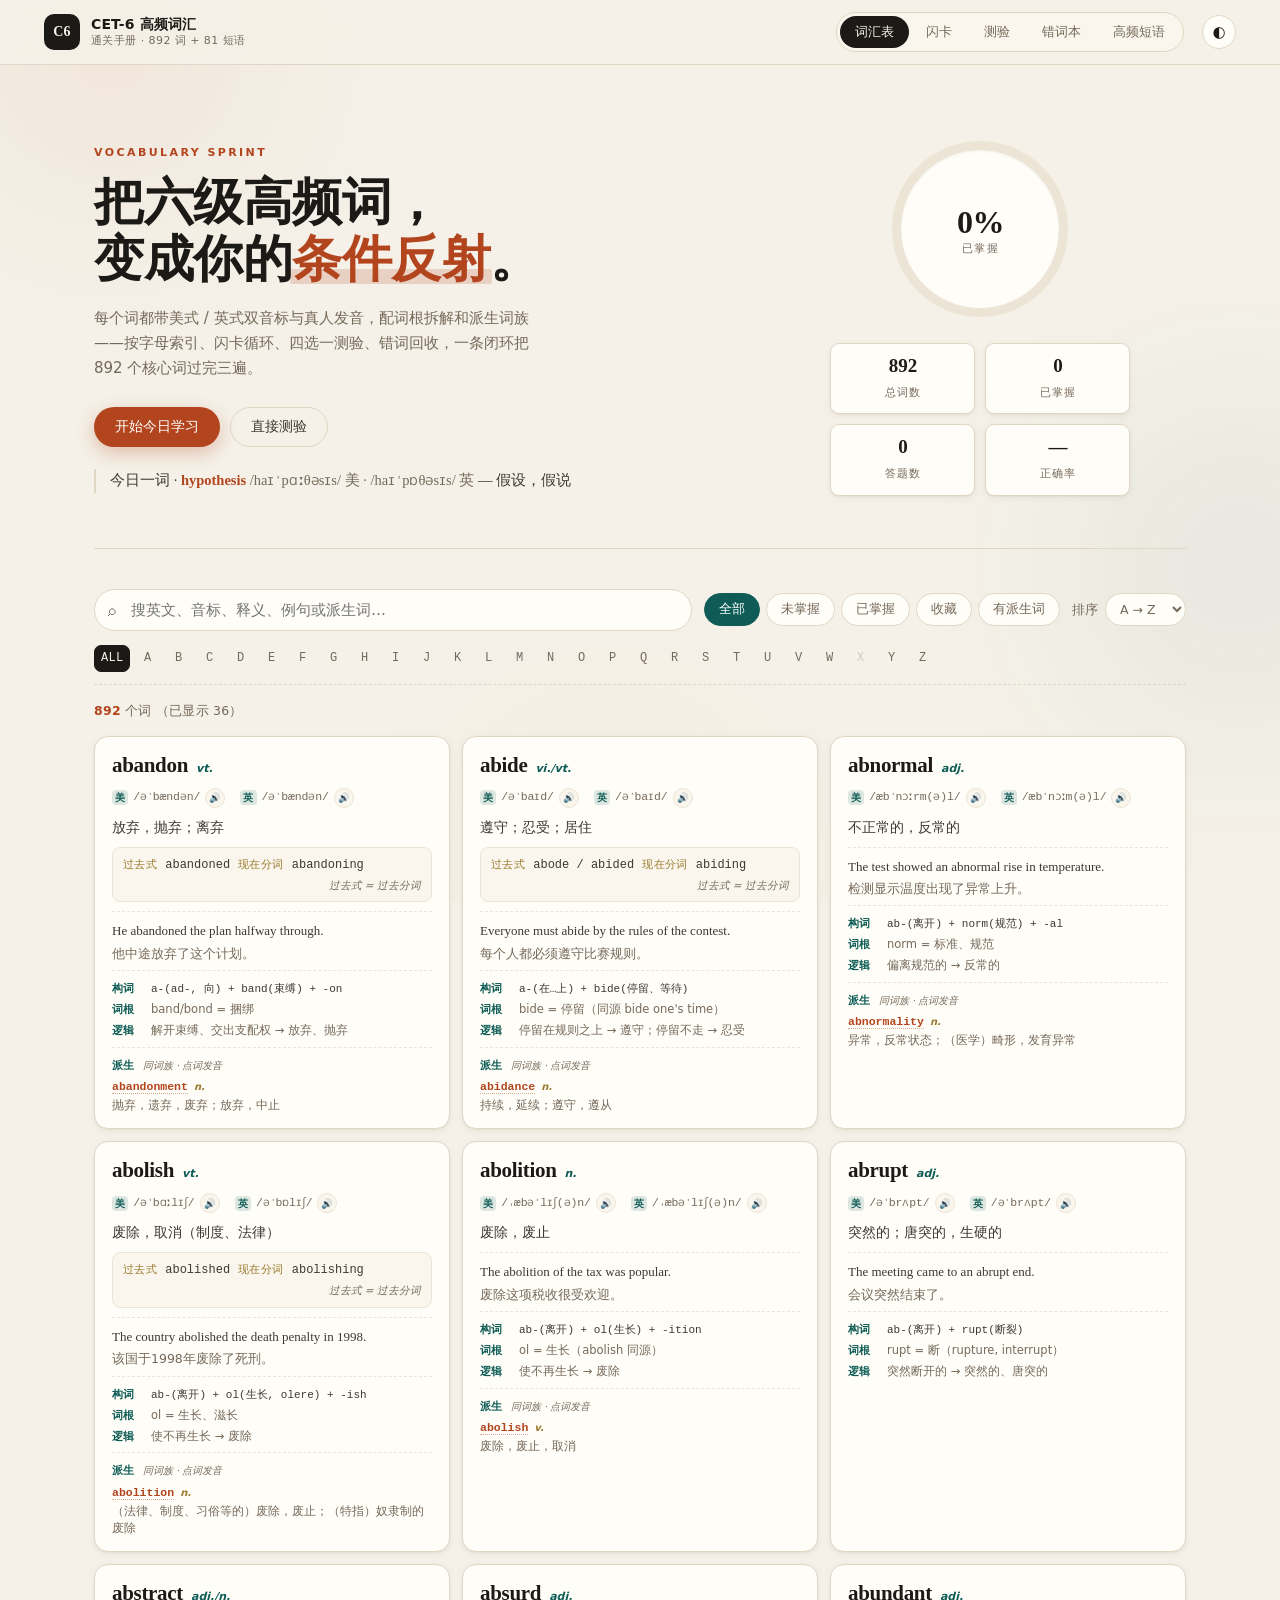
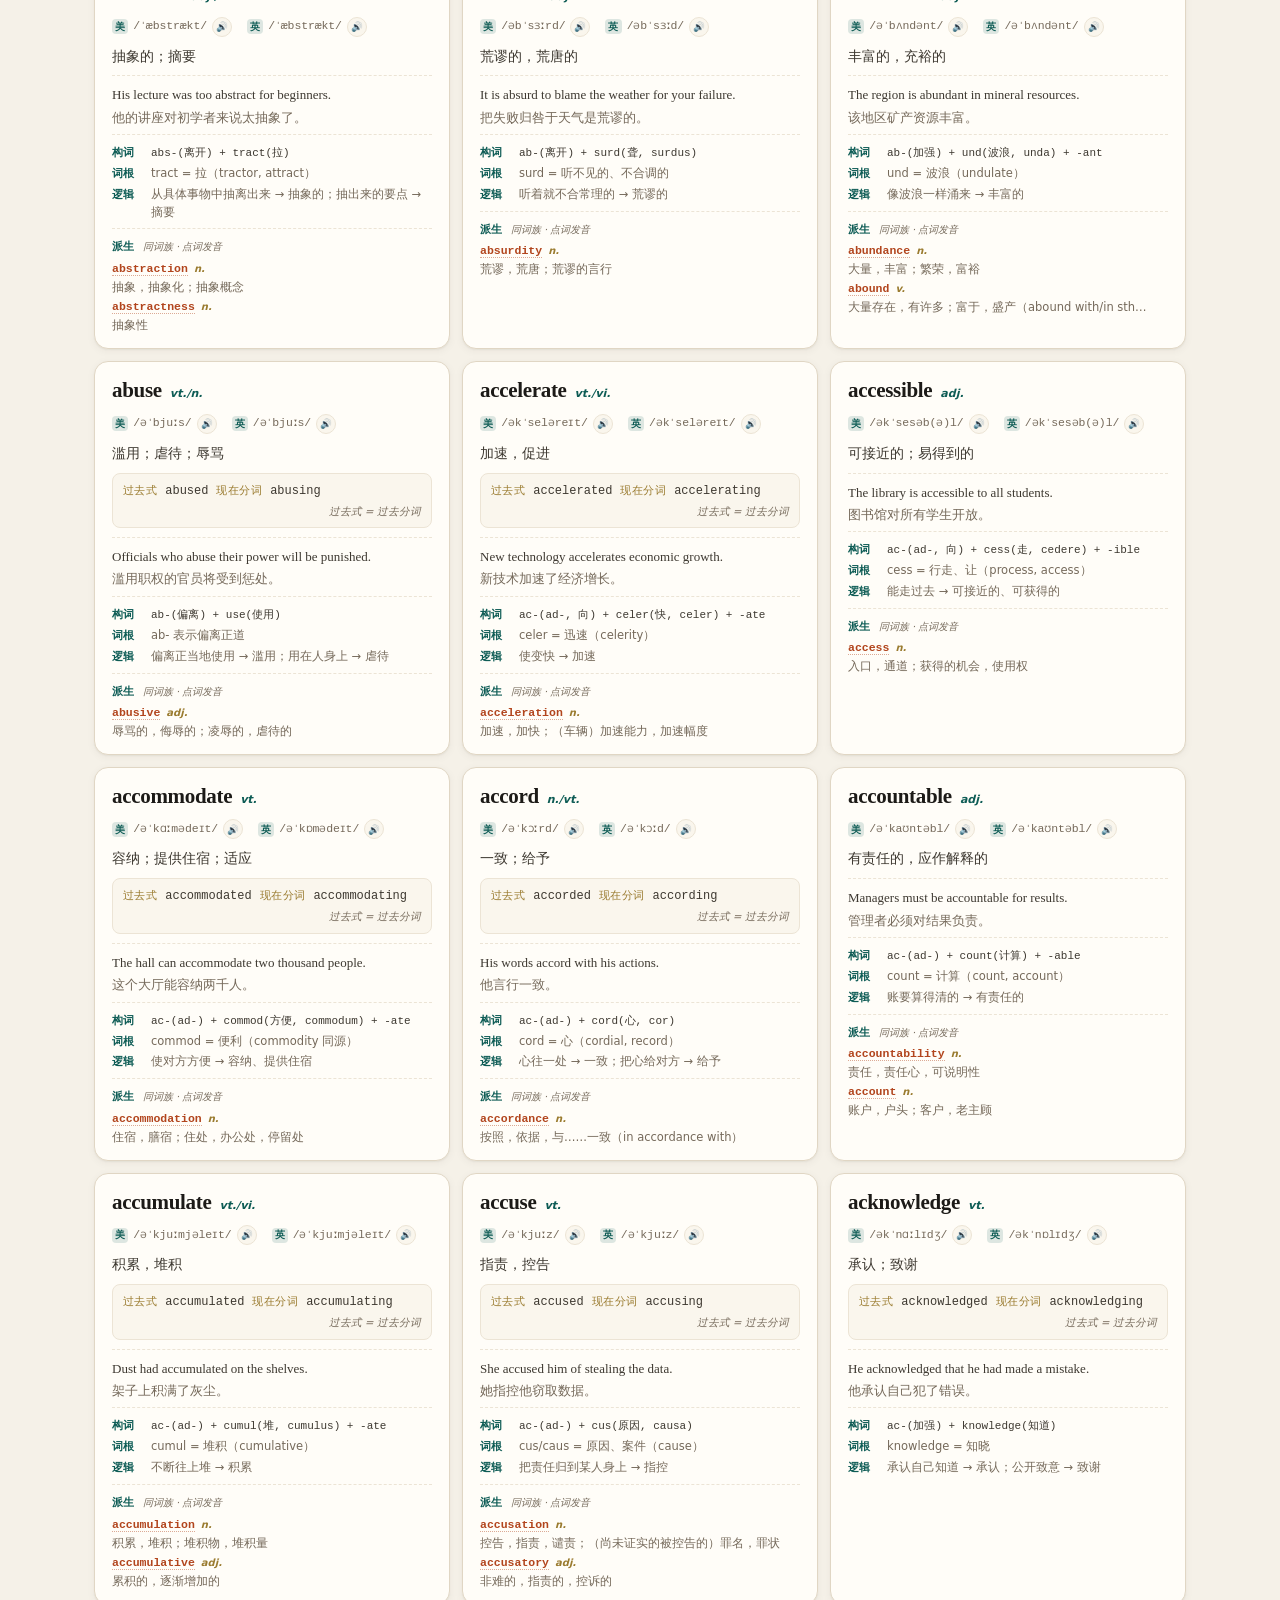
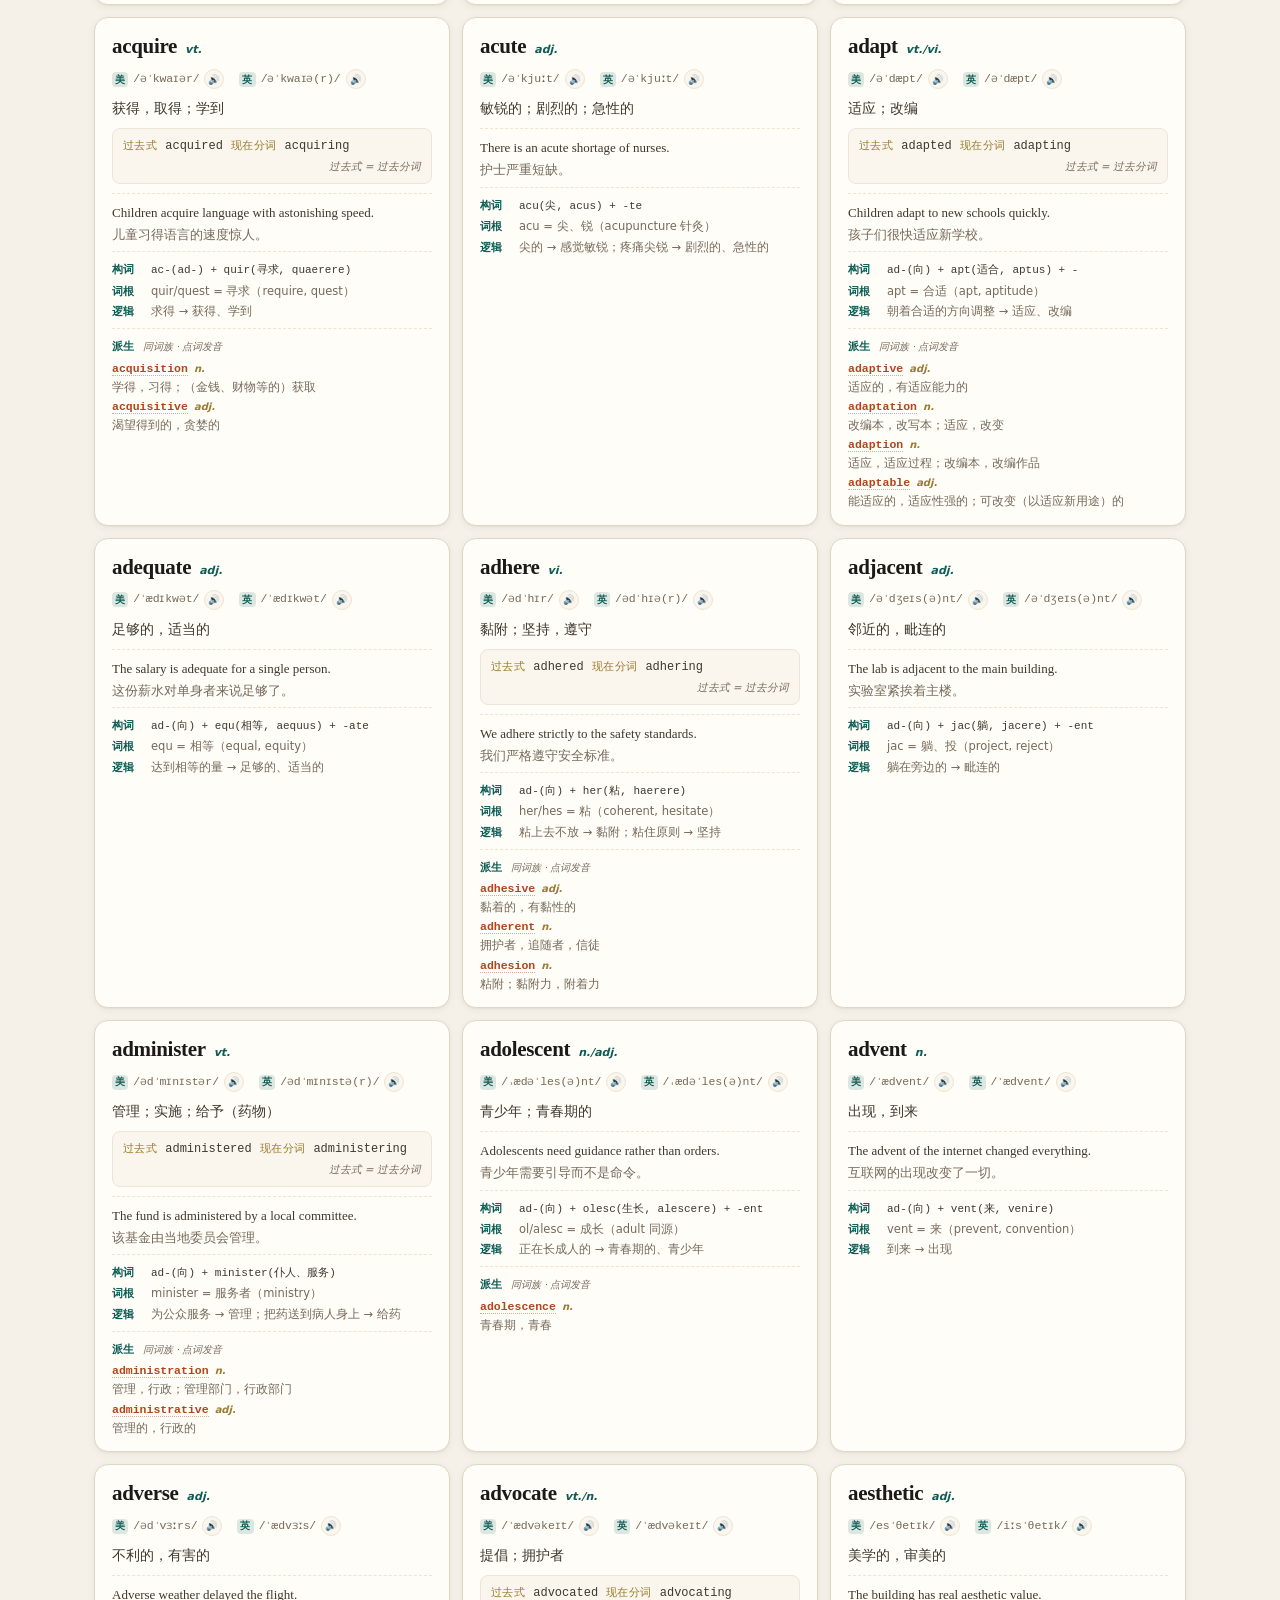
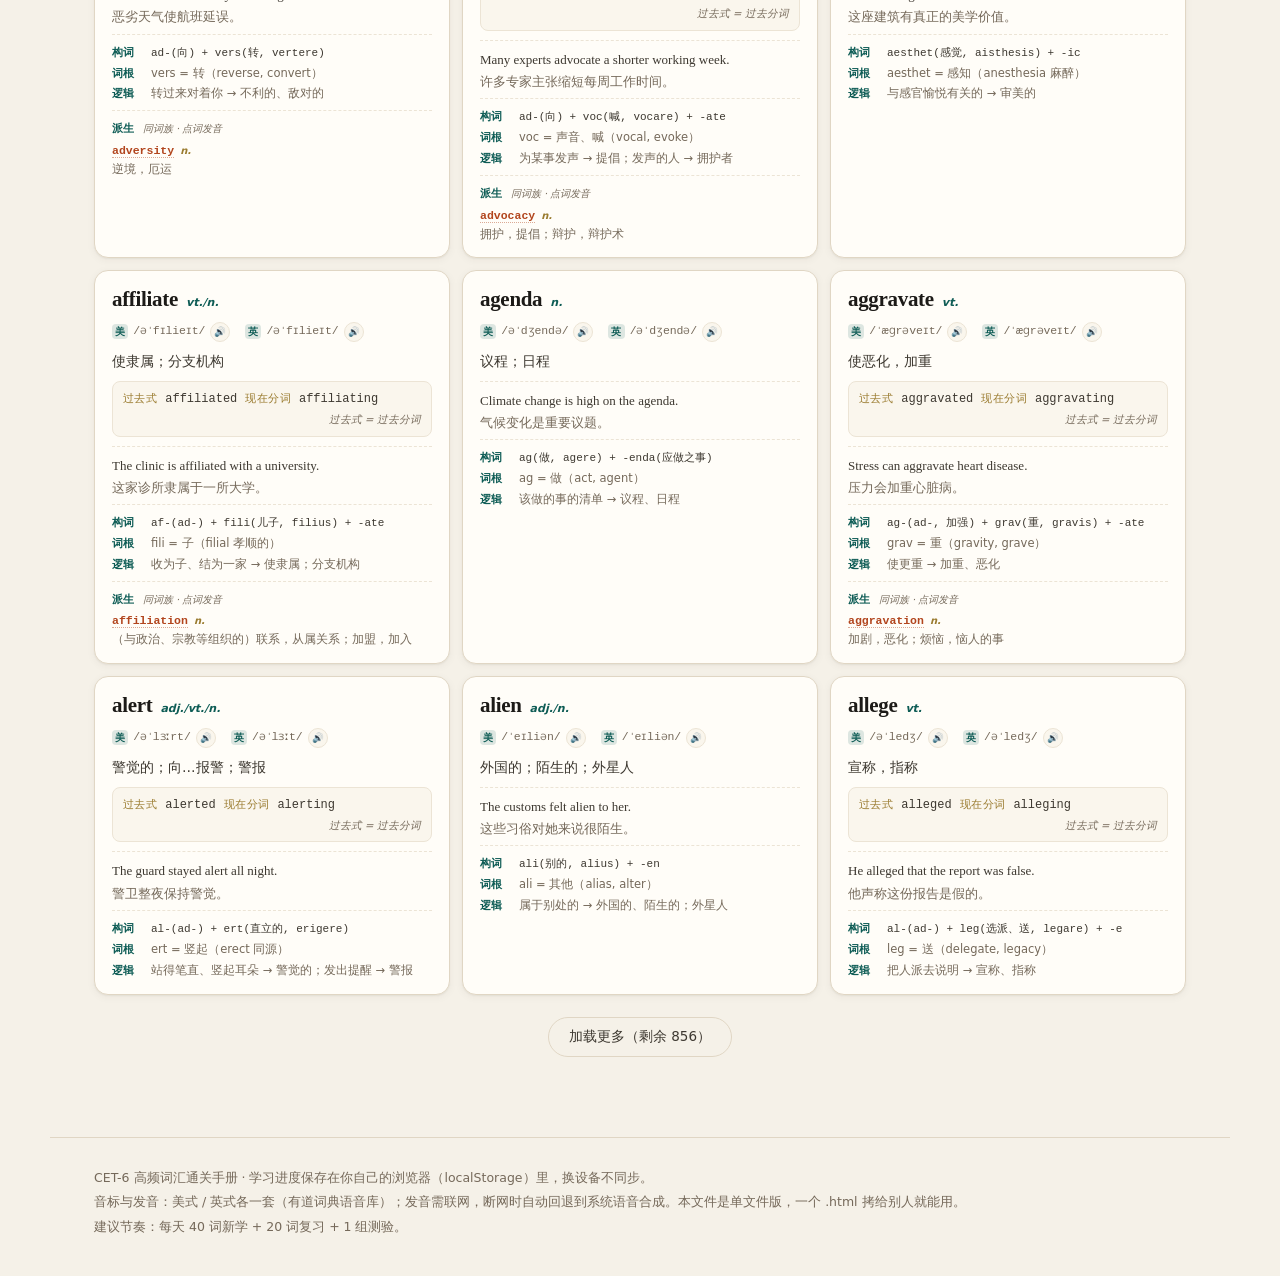
==== single/index.html @ 3de126e8 "CET-6 词汇通关手册：英美双音标+双发音、词根、派生词族、闪卡、测验、错词本" ====
<!DOCTYPE html>
<html lang="zh-CN" data-theme="light">
<head>
<meta charset="utf-8">
<meta name="viewport" content="width=device-width, initial-scale=1">
<title>CET-6 高频词汇通关手册 · 892 词 + 81 短语</title>
<meta name="description" content="英语六级高频词汇学习站：英美双音标与真人发音、词根拆解、派生词族、闪卡记忆、随机测验与错词本。">
<meta name="theme-color" content="#f5f1e8">
<style>
/* ===========================================================
   CET-6 高频词汇通关手册 — 样式
   纸感编辑风：暖纸底 + 砖红/墨绿双色 + 衬线标题
   =========================================================== */

/* ---------- 主题变量 ---------- */
:root {
  --bg:        #f5f1e8;
  --bg-deep:   #ece5d6;
  --surface:   #fffdf8;
  --surface-2: #faf6ed;
  --ink:       #1c1a17;
  --ink-soft:  #3d3830;
  --muted:     #75695a;
  --line:      #e0d6c4;
  --line-soft: #ece4d5;
  --accent:    #b2451d;
  --accent-2:  #0e5c55;
  --accent-3:  #9a7b2f;
  --good:      #2f6b3f;
  --bad:       #a83232;
  --star:      #c08a12;
  --shadow-sm: 0 1px 2px rgba(60, 45, 25, .06), 0 2px 8px rgba(60, 45, 25, .05);
  --shadow-md: 0 2px 6px rgba(60, 45, 25, .07), 0 14px 34px rgba(60, 45, 25, .09);
  --radius:    14px;
  --radius-sm: 9px;
  --sans: "Inter", "PingFang SC", "Microsoft YaHei", "Segoe UI", system-ui, sans-serif;
  --serif: "Iowan Old Style", "Palatino Linotype", Palatino, Georgia, "Songti SC", "Source Han Serif SC", serif;
  --mono: "JetBrains Mono", "SFMono-Regular", Consolas, monospace;
}

[data-theme="dark"] {
  --bg:        #14130f;
  --bg-deep:   #0e0d0a;
  --surface:   #1d1b16;
  --surface-2: #232019;
  --ink:       #f1ebdd;
  --ink-soft:  #ded5c4;
  --muted:     #a2977f;
  --line:      #322d24;
  --line-soft: #292520;
  --accent:    #e0764b;
  --accent-2:  #4fb3a5;
  --accent-3:  #d3ab55;
  --good:      #74b884;
  --bad:       #e07a7a;
  --star:      #e0b34a;
  --shadow-sm: 0 1px 2px rgba(0, 0, 0, .4);
  --shadow-md: 0 2px 8px rgba(0, 0, 0, .45), 0 18px 40px rgba(0, 0, 0, .5);
}

/* ---------- 基础 ---------- */
* { box-sizing: border-box; }

[hidden] { display: none !important; }

html { scroll-behavior: smooth; }

body {
  margin: 0;
  background: var(--bg);
  color: var(--ink);
  font-family: var(--sans);
  font-size: 15px;
  line-height: 1.65;
  -webkit-font-smoothing: antialiased;
  text-rendering: optimizeLegibility;
  overflow-x: hidden;
}

/* 背景微光 */
.orbs {
  position: fixed;
  inset: 0;
  pointer-events: none;
  z-index: 0;
  overflow: hidden;
}
.orbs span {
  position: absolute;
  border-radius: 50%;
  filter: blur(80px);
  opacity: .5;
}
.orbs span:nth-child(1) {
  width: 460px; height: 460px;
  top: -180px; left: -120px;
  background: radial-gradient(circle, rgba(178, 69, 29, .18), transparent 70%);
}
.orbs span:nth-child(2) {
  width: 520px; height: 520px;
  top: 34%; right: -220px;
  background: radial-gradient(circle, rgba(14, 92, 85, .16), transparent 70%);
}
.orbs span:nth-child(3) {
  width: 400px; height: 400px;
  bottom: -160px; left: 32%;
  background: radial-gradient(circle, rgba(154, 123, 47, .14), transparent 70%);
}
[data-theme="dark"] .orbs span { opacity: .32; }

h1, h2, h3 { font-family: var(--serif); font-weight: 600; letter-spacing: -.01em; }

a { color: inherit; text-decoration: none; }

button { font-family: inherit; cursor: pointer; }
input, select { font-family: inherit; font-size: inherit; color: inherit; }

::selection { background: rgba(178, 69, 29, .2); }

.muted { color: var(--muted); }

/* ---------- 顶栏 ---------- */
.topbar {
  position: sticky;
  top: 0;
  z-index: 40;
  display: flex;
  align-items: center;
  gap: 18px;
  padding: 12px clamp(16px, 4vw, 44px);
  background: color-mix(in srgb, var(--bg) 86%, transparent);
  backdrop-filter: blur(14px) saturate(1.2);
  border-bottom: 1px solid var(--line);
}

.brand { display: flex; align-items: center; gap: 11px; flex: 0 0 auto; }
.brand-mark {
  width: 36px; height: 36px;
  display: grid; place-items: center;
  border-radius: 10px;
  background: var(--ink);
  color: var(--bg);
  font-family: var(--serif);
  font-size: 14px;
  font-weight: 700;
  letter-spacing: .02em;
}
.brand-text { display: flex; flex-direction: column; line-height: 1.25; }
.brand-text strong { font-size: 14px; letter-spacing: .01em; }
.brand-text em { font-style: normal; font-size: 11px; color: var(--muted); letter-spacing: .04em; }

.tabs {
  display: flex;
  gap: 2px;
  margin-left: auto;
  padding: 3px;
  background: var(--surface-2);
  border: 1px solid var(--line);
  border-radius: 999px;
  overflow-x: auto;
  scrollbar-width: none;
}
.tabs::-webkit-scrollbar { display: none; }

.tab {
  position: relative;
  border: 0;
  background: transparent;
  color: var(--muted);
  font-size: 13px;
  padding: 7px 15px;
  border-radius: 999px;
  white-space: nowrap;
  transition: color .18s, background .18s;
}
.tab:hover { color: var(--ink); }
.tab.is-active {
  background: var(--ink);
  color: var(--bg);
}
.tab .badge {
  display: inline-block;
  min-width: 17px;
  padding: 0 4px;
  margin-left: 3px;
  font-size: 10px;
  line-height: 16px;
  text-align: center;
  border-radius: 99px;
  background: var(--accent);
  color: #fff;
  vertical-align: 1px;
}
.tab.is-active .badge { background: var(--accent); color: #fff; }

.icon-btn {
  flex: 0 0 auto;
  width: 34px; height: 34px;
  display: grid; place-items: center;
  border: 1px solid var(--line);
  border-radius: 50%;
  background: var(--surface);
  color: var(--ink);
  font-size: 15px;
  transition: transform .2s, border-color .2s;
}
.icon-btn:hover { transform: rotate(180deg); border-color: var(--accent); }

/* ---------- 主容器 ---------- */
main {
  position: relative;
  z-index: 1;
  max-width: 1180px;
  margin: 0 auto;
  padding: 0 clamp(16px, 4vw, 44px) 80px;
}

/* ---------- Hero ---------- */
.hero {
  display: grid;
  grid-template-columns: 1.35fr .9fr;
  gap: clamp(24px, 5vw, 64px);
  align-items: center;
  padding: clamp(40px, 7vw, 76px) 0 clamp(30px, 5vw, 52px);
  border-bottom: 1px solid var(--line);
}

.eyebrow {
  margin: 0 0 12px;
  font-size: 11px;
  letter-spacing: .22em;
  text-transform: uppercase;
  color: var(--accent);
  font-weight: 600;
}

.hero h1 {
  margin: 0 0 18px;
  font-size: clamp(30px, 4.6vw, 50px);
  line-height: 1.14;
}
.hero h1 b {
  color: var(--accent);
  font-weight: 600;
  position: relative;
}
.hero h1 b::after {
  content: "";
  position: absolute;
  left: -2px; right: -2px; bottom: .07em;
  height: .3em;
  background: color-mix(in srgb, var(--accent) 18%, transparent);
  z-index: -1;
  border-radius: 2px;
}

.hero-sub {
  margin: 0 0 26px;
  max-width: 46ch;
  color: var(--muted);
  font-size: 15px;
}

.hero-actions { display: flex; gap: 10px; flex-wrap: wrap; }

.btn {
  border: 1px solid transparent;
  border-radius: 999px;
  padding: 10px 20px;
  font-size: 13.5px;
  font-weight: 500;
  transition: transform .16s, background .18s, border-color .18s, color .18s, box-shadow .18s;
}
.btn:active { transform: translateY(1px) scale(.995); }

.btn-primary {
  background: var(--accent);
  color: #fff;
  box-shadow: 0 6px 18px color-mix(in srgb, var(--accent) 30%, transparent);
}
.btn-primary:hover { background: color-mix(in srgb, var(--accent) 86%, #000); }

.btn-ghost {
  background: transparent;
  border-color: var(--line);
  color: var(--ink-soft);
}
.btn-ghost:hover { border-color: var(--ink); color: var(--ink); }

.btn-soft {
  background: var(--surface-2);
  border-color: var(--line);
  color: var(--ink-soft);
}
.btn-soft:hover { border-color: var(--accent); color: var(--accent); }

.hero-tip {
  margin: 22px 0 0;
  padding-left: 14px;
  border-left: 2px solid var(--line);
  font-family: var(--serif);
  font-size: 14.5px;
  color: var(--ink-soft);
}
.hero-tip b { color: var(--accent); font-weight: 600; }

/* 进度环 */
.hero-panel {
  display: flex;
  flex-direction: column;
  align-items: center;
  gap: 26px;
}

.ring {
  --p: 0;
  width: 176px; height: 176px;
  border-radius: 50%;
  display: grid; place-items: center;
  background:
    conic-gradient(var(--accent) calc(var(--p) * 1%), var(--line-soft) 0);
  position: relative;
  transition: background .5s ease;
}
.ring::before {
  content: "";
  position: absolute;
  inset: 9px;
  border-radius: 50%;
  background: var(--surface);
  box-shadow: inset 0 1px 3px rgba(0, 0, 0, .05);
}
.ring-inner {
  position: relative;
  display: flex;
  flex-direction: column;
  align-items: center;
  line-height: 1.2;
}
.ring-inner strong {
  font-family: var(--serif);
  font-size: 32px;
  font-weight: 600;
  letter-spacing: -.02em;
}
.ring-inner span { font-size: 11px; letter-spacing: .12em; color: var(--muted); }

.stats {
  display: grid;
  grid-template-columns: repeat(2, minmax(84px, 1fr));
  gap: 10px;
  width: 100%;
  max-width: 300px;
}
.stat {
  background: var(--surface);
  border: 1px solid var(--line);
  border-radius: var(--radius-sm);
  padding: 10px 12px;
  text-align: center;
  box-shadow: var(--shadow-sm);
}
.stat b {
  display: block;
  font-family: var(--serif);
  font-size: 19px;
  font-weight: 600;
  line-height: 1.3;
}
.stat span { font-size: 11px; color: var(--muted); letter-spacing: .06em; }

/* ---------- 视图切换 ---------- */
.view { display: none; padding-top: clamp(24px, 4vw, 40px); }
.view.is-active { display: block; animation: rise .34s cubic-bezier(.2, .7, .3, 1); }

@keyframes rise {
  from { opacity: 0; transform: translateY(10px); }
  to   { opacity: 1; transform: none; }
}

/* ---------- 工具条 ---------- */
.toolbar {
  display: flex;
  flex-wrap: wrap;
  gap: 12px;
  align-items: center;
  margin-bottom: 14px;
}

.search {
  position: relative;
  flex: 1 1 300px;
  min-width: 220px;
}
.search input {
  width: 100%;
  padding: 11px 38px 11px 36px;
  border: 1px solid var(--line);
  border-radius: 999px;
  background: var(--surface);
  outline: none;
  transition: border-color .18s, box-shadow .18s;
}
.search input:focus {
  border-color: var(--accent);
  box-shadow: 0 0 0 3px color-mix(in srgb, var(--accent) 14%, transparent);
}
.search input::-webkit-search-cancel-button { display: none; }
.search-ico {
  position: absolute;
  left: 14px; top: 50%;
  transform: translateY(-50%);
  color: var(--muted);
  font-size: 15px;
  pointer-events: none;
}
.search-clear {
  position: absolute;
  right: 8px; top: 50%;
  transform: translateY(-50%);
  width: 24px; height: 24px;
  border: 0;
  border-radius: 50%;
  background: var(--surface-2);
  color: var(--muted);
  font-size: 15px;
  line-height: 1;
}
.search-clear:hover { color: var(--accent); }

.chips { display: flex; gap: 6px; flex-wrap: wrap; }
.chip {
  border: 1px solid var(--line);
  background: var(--surface);
  color: var(--muted);
  font-size: 12.5px;
  padding: 7px 14px;
  border-radius: 999px;
  transition: all .16s;
}
.chip:hover { border-color: var(--ink-soft); color: var(--ink); }
.chip.is-active {
  background: var(--accent-2);
  border-color: var(--accent-2);
  color: #fff;
}

.sortwrap {
  display: flex;
  align-items: center;
  gap: 7px;
  font-size: 12.5px;
  color: var(--muted);
}
.sortwrap select {
  border: 1px solid var(--line);
  border-radius: 999px;
  background: var(--surface);
  padding: 7px 10px;
  outline: none;
}

/* 字母索引 */
.alpha {
  display: flex;
  flex-wrap: wrap;
  gap: 4px;
  margin: 4px 0 16px;
  padding-bottom: 12px;
  border-bottom: 1px dashed var(--line);
}
.alpha button {
  min-width: 27px;
  height: 27px;
  padding: 0 6px;
  border: 1px solid transparent;
  border-radius: 7px;
  background: transparent;
  color: var(--muted);
  font-size: 12px;
  font-family: var(--mono);
  letter-spacing: .02em;
  transition: all .15s;
}
.alpha button:hover { background: var(--surface); border-color: var(--line); color: var(--ink); }
.alpha button.is-active {
  background: var(--ink);
  color: var(--bg);
  border-color: var(--ink);
}
.alpha button:disabled { opacity: .28; cursor: default; }
.alpha button:disabled:hover { background: transparent; border-color: transparent; color: var(--muted); }

.result-line {
  margin: 0 0 14px;
  font-size: 12.5px;
  color: var(--muted);
  letter-spacing: .02em;
}
.result-line span:first-child { color: var(--accent); font-weight: 600; }

/* ---------- 单词卡片 ---------- */
.word-grid {
  display: grid;
  grid-template-columns: repeat(auto-fill, minmax(268px, 1fr));
  gap: 12px;
}

.wcard {
  position: relative;
  background: var(--surface);
  border: 1px solid var(--line);
  border-radius: var(--radius);
  padding: 16px 17px 14px;
  box-shadow: var(--shadow-sm);
  transition: transform .2s, box-shadow .2s, border-color .2s;
  display: flex;
  flex-direction: column;
  gap: 7px;
}
.wcard:hover {
  transform: translateY(-2px);
  box-shadow: var(--shadow-md);
  border-color: color-mix(in srgb, var(--accent) 34%, var(--line));
}
.wcard.is-mastered { border-left: 3px solid var(--good); }
.wcard.is-wrong { border-left: 3px solid var(--bad); }

.wcard-top { display: flex; align-items: baseline; gap: 8px; flex-wrap: wrap; }

.wcard h3 {
  margin: 0;
  font-size: 21px;
  letter-spacing: -.015em;
  line-height: 1.2;
}
.wcard .phon {
  font-family: var(--mono);
  font-size: 11.5px;
  color: var(--muted);
}
/* ---------- 英美双音标 + 发音按钮 ---------- */
.phons {
  display: flex;
  flex-wrap: wrap;
  align-items: center;
  gap: 5px 12px;
  margin: 1px 0 0;
}
.phons.is-compact { gap: 4px 10px; }
.ph-item {
  display: inline-flex;
  align-items: center;
  gap: 5px;
  padding: 2px 3px 2px 0;
  border-radius: 6px;
}
.ph-tag {
  display: inline-grid;
  place-items: center;
  min-width: 15px;
  height: 15px;
  padding: 0 3px;
  border-radius: 4px;
  background: color-mix(in srgb, var(--accent-2) 14%, transparent);
  color: var(--accent-2);
  font-size: 9.5px;
  font-style: normal;
  font-weight: 700;
  letter-spacing: .02em;
  line-height: 1;
}
.ph-ipa {
  font-family: var(--mono);
  font-size: 11.5px;
  color: var(--muted);
  letter-spacing: -.01em;
}
.phons.is-compact .ph-ipa { font-size: 11px; }
.ph-play {
  width: 20px; height: 20px;
  display: inline-grid;
  place-items: center;
  padding: 0;
  border: 1px solid var(--line-soft);
  border-radius: 50%;
  background: var(--surface-2);
  color: var(--muted);
  font-size: 9.5px;
  line-height: 1;
  transition: all .15s;
}
.ph-play:hover {
  border-color: var(--accent);
  color: var(--accent);
  transform: scale(1.08);
}
.ph-play.is-playing {
  border-color: var(--accent);
  color: var(--accent);
  background: color-mix(in srgb, var(--accent) 12%, transparent);
}

/* 闪卡正面音标行 */
.flash-phon { display: flex; flex-direction: column; align-items: center; gap: 4px; margin-top: 2px; }
.flash-phon .phons { justify-content: center; }
.flash-phon .ph-ipa { font-size: 13px; }
.flash-phon .ph-play { width: 24px; height: 24px; font-size: 11px; }

.fb-head { display: flex; align-items: baseline; flex-wrap: wrap; gap: 6px 12px; width: 100%; }
.flash-back .flash-phon { align-items: flex-start; }
.flash-back .flash-phon .phons { justify-content: flex-start; }
.flash-back .flash-phon .ph-ipa { font-size: 12px; }
.flash-back .flash-phon .ph-play { width: 21px; height: 21px; font-size: 10px; }

/* ---------- 派生词（卡片内） ---------- */
.wderiv {
  margin: 0;
  padding-top: 9px;
  border-top: 1px dashed var(--line-soft);
}
.wderiv-head { display: flex; align-items: baseline; gap: 8px; margin-bottom: 5px; }
.wderiv-k {
  color: var(--accent-2);
  font-size: 10.5px;
  letter-spacing: .04em;
  font-weight: 600;
}
.wderiv-hint { font-size: 10px; color: var(--muted); font-style: italic; }
.wderiv-list {
  list-style: none;
  margin: 0; padding: 0;
  display: grid;
  gap: 3px;
}
.wderiv-list li {
  display: flex;
  align-items: baseline;
  flex-wrap: wrap;
  gap: 3px 6px;
  font-size: 11.5px;
  line-height: 1.5;
}
.dv-w {
  padding: 0;
  border: 0;
  background: none;
  font-family: var(--mono);
  font-size: 11.5px;
  font-weight: 600;
  color: var(--accent);
  border-bottom: 1px dotted color-mix(in srgb, var(--accent) 45%, transparent);
  transition: color .14s, border-color .14s;
}
.dv-w:hover { color: var(--accent-2); border-color: var(--accent-2); }
.dv-pos {
  font-size: 10px;
  font-style: italic;
  color: var(--accent-3);
  font-weight: 600;
}
.dv-cn { color: var(--muted); flex: 1 1 100%; }

/* ---------- 派生词（闪卡内） ---------- */
.flash-deriv {
  display: block;
  width: 100%;
  padding: 11px 14px;
  border-radius: 9px;
  background: var(--surface);
  border: 1px dashed var(--line);
}
.flash-deriv .fd-head { display: flex; align-items: baseline; gap: 8px; margin-bottom: 6px; }
.flash-deriv .fd-k {
  color: var(--accent-2);
  font-size: 10.5px;
  letter-spacing: .04em;
  font-weight: 600;
}
.flash-deriv .fd-hint { font-size: 10px; color: var(--muted); font-style: italic; }
.flash-deriv .fd-list {
  list-style: none;
  margin: 0; padding: 0;
  display: grid;
  gap: 4px;
  font-size: 12.5px;
  line-height: 1.6;
}
.flash-deriv .fd-list li { display: flex; align-items: baseline; flex-wrap: wrap; gap: 3px 7px; }
.flash-deriv .dv-w { font-size: 12.5px; }

.wcard .pos {
  font-size: 11px;
  font-style: italic;
  color: var(--accent-2);
  font-weight: 600;
}

.wcard .mean {
  margin: 0;
  font-size: 13.5px;
  color: var(--ink-soft);
  line-height: 1.55;
}

.wcard .ex {
  margin: 2px 0 0;
  padding-top: 9px;
  border-top: 1px dashed var(--line-soft);
  font-size: 12.5px;
  color: var(--muted);
  line-height: 1.55;
}
.wcard .ex em {
  display: block;
  font-style: normal;
  font-family: var(--serif);
  font-size: 13px;
  color: var(--ink-soft);
  margin-bottom: 2px;
}

/* 动词变化（卡片内） */
.wforms {
  display: flex;
  flex-wrap: wrap;
  align-items: baseline;
  gap: 4px 8px;
  margin: 2px 0 0;
  padding: 8px 10px;
  border-radius: 8px;
  background: var(--surface-2);
  border: 1px solid var(--line-soft);
  font-size: 12px;
  line-height: 1.5;
}
.wforms-k {
  color: var(--accent-3);
  font-size: 10.5px;
  letter-spacing: .04em;
}
.wforms b {
  font-family: var(--mono);
  font-weight: 500;
  font-size: 12px;
  color: var(--ink-soft);
}
.wforms-note {
  color: var(--muted);
  font-size: 10.5px;
  margin-left: auto;
  font-style: italic;
}

/* 词根（卡片内） */
.wroot {
  margin: 0;
  padding-top: 9px;
  border-top: 1px dashed var(--line-soft);
  display: grid;
  gap: 3px;
  font-size: 11.5px;
  line-height: 1.55;
  color: var(--muted);
}
.wroot-row {
  display: grid;
  grid-template-columns: 32px 1fr;
  gap: 7px;
  align-items: baseline;
}
.wroot-k {
  color: var(--accent-2);
  font-size: 10.5px;
  letter-spacing: .04em;
  font-weight: 600;
}
.wroot-split {
  font-family: var(--mono);
  font-size: 11px;
  color: var(--ink-soft);
  word-break: break-word;
}

.wcard-tools {
  position: absolute;
  top: 12px; right: 12px;
  display: flex;
  gap: 2px;
  opacity: 0;
  transition: opacity .18s;
}
.wcard:hover .wcard-tools,
.wcard:focus-within .wcard-tools { opacity: 1; }

.mini {
  width: 26px; height: 26px;
  display: grid; place-items: center;
  border: 1px solid transparent;
  border-radius: 7px;
  background: transparent;
  color: var(--muted);
  font-size: 13px;
  transition: all .15s;
}
.mini:hover { background: var(--surface-2); border-color: var(--line); color: var(--ink); }
.mini.on { color: var(--star); }
.mini.done { color: var(--good); }

.loadmore-wrap { display: flex; justify-content: center; margin-top: 22px; }
.loadmore-wrap .btn[hidden] { display: none; }

/* ---------- 闪卡 ---------- */
.flash-head { margin-bottom: 26px; }
.flash-head h2 { margin: 0 0 6px; font-size: clamp(22px, 3vw, 30px); }
.flash-head p { margin: 0; font-size: 13.5px; }

.flash-stage {
  display: flex;
  align-items: center;
  gap: clamp(6px, 2vw, 22px);
  max-width: 780px;
  margin: 0 auto;
}

.flash-nav {
  flex: 0 0 auto;
  width: 42px; height: 42px;
  border: 1px solid var(--line);
  border-radius: 50%;
  background: var(--surface);
  color: var(--ink);
  font-size: 22px;
  line-height: 1;
  transition: all .18s;
}
.flash-nav:hover { background: var(--ink); color: var(--bg); border-color: var(--ink); }

.flashcard {
  flex: 1;
  perspective: 1400px;
  min-height: 430px;
  cursor: pointer;
  outline: none;
}
.flashcard:focus-visible { box-shadow: 0 0 0 3px color-mix(in srgb, var(--accent) 30%, transparent); border-radius: 18px; }

.flash-inner {
  position: relative;
  width: 100%;
  min-height: 430px;
  display: grid;
  /* 关键：列宽用 minmax(0,1fr)，否则隐藏的那一面会把卡片撑宽 */
  grid-template-columns: minmax(0, 1fr);
  transition: transform .62s cubic-bezier(.3, .8, .3, 1);
  transform-style: preserve-3d;
}
.flashcard.flipped .flash-inner { transform: rotateY(180deg); }

.flash-face {
  /* 两面共用同一格：容器高度自动取两面中较高的那一面，内容永不被裁 */
  grid-area: 1 / 1;
  min-width: 0;
  display: flex;
  flex-direction: column;
  align-items: center;
  justify-content: center;
  gap: 8px;
  padding: 28px 26px;
  border-radius: 18px;
  border: 1px solid var(--line);
  background: var(--surface);
  box-shadow: var(--shadow-md);
  backface-visibility: hidden;
  -webkit-backface-visibility: hidden;
  text-align: center;
  overflow-wrap: anywhere;
}
.flash-back {
  transform: rotateY(180deg);
  background: var(--surface-2);
  align-items: flex-start;
  text-align: left;
}

.flash-tag {
  position: absolute;
  top: 14px; left: 16px;
  font-size: 10.5px;
  letter-spacing: .14em;
  text-transform: uppercase;
  color: var(--accent);
  font-weight: 600;
}

.flash-front h3 {
  margin: 0;
  font-family: var(--serif);
  font-size: clamp(30px, 6vw, 46px);
  letter-spacing: -.02em;
  line-height: 1.15;
}
.phon { font-family: var(--mono); color: var(--muted); font-size: 13px; margin: 0; }
.flash-hint {
  position: absolute;
  bottom: 14px;
  left: 0; right: 0;
  margin: 0;
  font-size: 11.5px;
  color: var(--muted);
  letter-spacing: .04em;
}

.flash-back .pos {
  margin: 0;
  font-size: 12px;
  font-style: italic;
  font-weight: 600;
  color: var(--accent-2);
}
.flash-back .meaning {
  margin: 0;
  font-family: var(--serif);
  font-size: clamp(18px, 2.6vw, 23px);
  line-height: 1.45;
  color: var(--ink);
}
.flash-back .example {
  margin: 10px 0 0;
  font-size: 14px;
  color: var(--ink-soft);
  line-height: 1.6;
}
.flash-back .example-cn {
  margin: 0;
  font-size: 13px;
  color: var(--muted);
  line-height: 1.6;
}

/* 闪卡内的动词变化 */
.flash-forms {
  display: flex;
  flex-wrap: wrap;
  align-items: baseline;
  gap: 3px 10px;
  width: 100%;
  padding: 9px 12px;
  border-radius: 9px;
  background: var(--surface);
  border: 1px solid var(--line);
  font-size: 12.5px;
}
.flash-forms .ff-k {
  color: var(--accent-3);
  font-size: 10.5px;
  letter-spacing: .05em;
}
.flash-forms b {
  font-family: var(--mono);
  font-weight: 500;
  font-size: 12.5px;
  color: var(--ink-soft);
}

/* 闪卡内的词根 */
.flash-root {
  display: block;
  width: 100%;
  padding: 11px 14px;
  border-radius: 9px;
  background: var(--surface);
  border: 1px dashed var(--line);
  font-size: 12.5px;
  line-height: 1.75;
  color: var(--muted);
}
.flash-root .fr-row {
  display: flex;
  gap: 8px;
  align-items: baseline;
}
.flash-root .fr-k {
  flex: 0 0 30px;
  color: var(--accent-2);
  font-size: 10.5px;
  font-weight: 600;
  letter-spacing: .04em;
}
.flash-root .fr-split {
  font-family: var(--mono);
  font-size: 11.5px;
  color: var(--ink-soft);
}
.flash-back .flash-hint {
  position: static;
  margin-top: auto;
  padding-top: 14px;
  width: 100%;
  text-align: left;
  border-top: 1px dashed var(--line);
  color: var(--muted);
}

.flash-actions {
  display: flex;
  flex-wrap: wrap;
  justify-content: center;
  gap: 9px;
  margin: 26px auto 0;
  max-width: 780px;
}
.flash-progress {
  text-align: center;
  font-size: 12.5px;
  color: var(--muted);
  margin: 14px 0 0;
  letter-spacing: .03em;
}

/* ---------- 测验 ---------- */
.quiz-wrap { max-width: 720px; margin: 0 auto; }

.quiz-top { margin-bottom: 16px; }
.quiz-meta {
  display: flex;
  justify-content: space-between;
  font-size: 12.5px;
  color: var(--muted);
  margin-bottom: 8px;
  letter-spacing: .03em;
}
.bar {
  height: 5px;
  background: var(--line-soft);
  border-radius: 99px;
  overflow: hidden;
}
.bar i {
  display: block;
  height: 100%;
  background: linear-gradient(90deg, var(--accent), var(--accent-3));
  border-radius: 99px;
  transition: width .35s cubic-bezier(.3, .8, .3, 1);
}

.quiz-card {
  background: var(--surface);
  border: 1px solid var(--line);
  border-radius: 18px;
  padding: clamp(20px, 4vw, 34px);
  box-shadow: var(--shadow-md);
}
.quiz-kind {
  margin: 0 0 10px;
  font-size: 10.5px;
  letter-spacing: .18em;
  text-transform: uppercase;
  color: var(--accent);
  font-weight: 600;
}
.quiz-card h3 {
  margin: 0;
  font-size: clamp(23px, 3.6vw, 31px);
  line-height: 1.3;
}
.quiz-sub { margin: 6px 0 0; font-size: 12.5px; color: var(--muted); font-family: var(--mono); }

.options {
  display: grid;
  gap: 9px;
  margin-top: 22px;
}
.opt {
  display: flex;
  align-items: center;
  gap: 11px;
  width: 100%;
  text-align: left;
  padding: 13px 16px;
  border: 1px solid var(--line);
  border-radius: var(--radius-sm);
  background: var(--surface-2);
  color: var(--ink-soft);
  font-size: 14px;
  transition: all .16s;
}
.opt:hover:not(:disabled) {
  border-color: var(--accent);
  background: var(--surface);
  transform: translateX(2px);
}
.opt .key {
  flex: 0 0 auto;
  width: 21px; height: 21px;
  display: grid; place-items: center;
  border-radius: 5px;
  background: var(--surface);
  border: 1px solid var(--line);
  font-family: var(--mono);
  font-size: 11px;
  color: var(--muted);
}
.opt.correct {
  border-color: var(--good);
  background: color-mix(in srgb, var(--good) 12%, var(--surface));
  color: var(--ink);
}
.opt.correct .key { background: var(--good); color: #fff; border-color: var(--good); }
.opt.wrong {
  border-color: var(--bad);
  background: color-mix(in srgb, var(--bad) 10%, var(--surface));
}
.opt.wrong .key { background: var(--bad); color: #fff; border-color: var(--bad); }
.opt:disabled { cursor: default; }

.quiz-feedback {
  min-height: 22px;
  margin: 14px 0 0;
  font-size: 13.5px;
  color: var(--muted);
}
.quiz-feedback.ok { color: var(--good); }
.quiz-feedback.no { color: var(--bad); }

.quiz-foot {
  display: flex;
  align-items: center;
  gap: 10px;
  margin-top: 18px;
  flex-wrap: wrap;
}
.btn:disabled { opacity: .45; cursor: default; box-shadow: none; }
.quiz-len {
  margin-left: auto;
  font-size: 12.5px;
  color: var(--muted);
  display: flex;
  align-items: center;
  gap: 6px;
}
.quiz-len select {
  border: 1px solid var(--line);
  border-radius: 999px;
  background: var(--surface);
  padding: 6px 9px;
  outline: none;
}

.quiz-summary {
  margin-top: 20px;
  padding: 20px 22px;
  border: 1px solid var(--line);
  border-radius: var(--radius);
  background: var(--surface-2);
}
.quiz-summary h4 {
  margin: 0 0 8px;
  font-family: var(--serif);
  font-size: 20px;
  font-weight: 600;
}
.quiz-summary p { margin: 0; font-size: 13.5px; color: var(--muted); }
.quiz-summary b { color: var(--accent); }

/* ---------- 错词本 ---------- */
.wrong-actions { display: flex; gap: 9px; flex-wrap: wrap; margin-bottom: 18px; }

.empty {
  padding: 40px 20px;
  text-align: center;
  color: var(--muted);
  border: 1px dashed var(--line);
  border-radius: var(--radius);
  font-size: 14px;
}

/* ---------- 短语 ---------- */
.phrase-tools { margin-bottom: 18px; max-width: 340px; }
.phrase-tools input {
  width: 100%;
  padding: 10px 16px;
  border: 1px solid var(--line);
  border-radius: 999px;
  background: var(--surface);
  outline: none;
  transition: border-color .18s, box-shadow .18s;
}
.phrase-tools input:focus {
  border-color: var(--accent-2);
  box-shadow: 0 0 0 3px color-mix(in srgb, var(--accent-2) 14%, transparent);
}

.phrase-list { display: grid; gap: 26px; }

.phrase-group h3 {
  margin: 0 0 12px;
  padding-bottom: 9px;
  border-bottom: 1px solid var(--line);
  font-size: 15px;
  letter-spacing: .02em;
  color: var(--accent-2);
}
.phrase-group ul {
  list-style: none;
  margin: 0;
  padding: 0;
  display: grid;
  grid-template-columns: repeat(auto-fill, minmax(320px, 1fr));
  gap: 8px 18px;
}
.phrase-group li {
  display: grid;
  grid-template-columns: minmax(0, 1fr);
  gap: 2px;
  padding: 9px 12px;
  border-radius: var(--radius-sm);
  background: var(--surface);
  border: 1px solid var(--line-soft);
  transition: border-color .16s, transform .16s;
}
.phrase-group li:hover { border-color: var(--line); transform: translateX(2px); }
.phrase-group .ph { font-family: var(--serif); font-size: 15px; font-weight: 600; }
.phrase-group .ph-cn { font-size: 12.5px; color: var(--accent); }
.phrase-group .ph-ex { font-size: 12.5px; color: var(--muted); line-height: 1.5; }

/* ---------- 页脚 ---------- */
.foot {
  position: relative;
  z-index: 1;
  max-width: 1180px;
  margin: 0 auto;
  padding: 26px clamp(16px, 4vw, 44px) 46px;
  border-top: 1px solid var(--line);
  font-size: 12.5px;
  color: var(--muted);
}
.foot p { margin: 4px 0; }

/* ---------- 响应式 ---------- */
@media (max-width: 880px) {
  .hero { grid-template-columns: 1fr; gap: 30px; }
  .hero-panel { flex-direction: row; justify-content: flex-start; flex-wrap: wrap; gap: 18px; }
  .ring { width: 132px; height: 132px; }
  .ring-inner strong { font-size: 25px; }
  .stats { max-width: none; flex: 1; grid-template-columns: repeat(4, minmax(0, 1fr)); }
  .stat { padding: 8px 6px; }
  .stat b { font-size: 16px; }
  .brand-text em { display: none; }
}

@media (max-width: 640px) {
  body { font-size: 14.5px; }
  .topbar { flex-wrap: wrap; gap: 10px; padding: 10px 16px; }
  .tabs { order: 3; width: 100%; margin-left: 0; }
  .icon-btn { margin-left: auto; }
  .word-grid { grid-template-columns: 1fr; }
  .hero-panel { flex-direction: column; align-items: stretch; }
  .stats { grid-template-columns: repeat(2, 1fr); max-width: none; }
  .ring { align-self: center; }
  .flash-stage { gap: 4px; }
  .flash-nav { width: 34px; height: 34px; font-size: 18px; }
  .flashcard, .flash-inner { min-height: 400px; }
  .phrase-group ul { grid-template-columns: 1fr; }
  .quiz-len { margin-left: 0; }
  .toolbar { gap: 9px; }
  .search { flex: 1 1 100%; }
  .alpha { gap: 2px; }
  .alpha button { min-width: 24px; height: 24px; font-size: 11px; }
  .hero-tip { font-size: 13.5px; }
  .wcard-tools { opacity: 1; }
}

@media (prefers-reduced-motion: reduce) {
  *, *::before, *::after {
    animation-duration: .001ms !important;
    transition-duration: .001ms !important;
  }
}

</style>
</head>
<body>
<div class="orbs" aria-hidden="true"><span></span><span></span><span></span></div>

<header class="topbar">
  <a class="brand" href="#top">
    <span class="brand-mark">C6</span>
    <span class="brand-text">
      <strong>CET-6 高频词汇</strong>
      <em>通关手册 · 892 词 + 81 短语</em>
    </span>
  </a>

  <nav class="tabs" id="tabs" aria-label="功能切换">
    <button class="tab is-active" data-view="vocab">词汇表</button>
    <button class="tab" data-view="flash">闪卡</button>
    <button class="tab" data-view="quiz">测验</button>
    <button class="tab" data-view="wrong">错词本 <span class="badge" id="wrongBadge">0</span></button>
    <button class="tab" data-view="phrase">高频短语</button>
  </nav>

  <button class="icon-btn" id="themeBtn" title="切换深色 / 浅色" aria-label="切换主题">
    <span id="themeIcon">◐</span>
  </button>
</header>

<main id="top">

  <!-- ===== 概览 ===== -->
  <section class="hero" id="hero">
    <div class="hero-copy">
      <p class="eyebrow">Vocabulary Sprint</p>
      <h1>把六级高频词，<br>变成你的<b>条件反射</b>。</h1>
      <p class="hero-sub">每个词都带美式 / 英式双音标与真人发音，配词根拆解和派生词族——按字母索引、闪卡循环、四选一测验、错词回收，一条闭环把 892 个核心词过完三遍。</p>
      <div class="hero-actions">
        <button class="btn btn-primary" id="heroStart">开始今日学习</button>
        <button class="btn btn-ghost" id="heroQuiz">直接测验</button>
      </div>
      <p class="hero-tip" id="dailyWord">—</p>
    </div>

    <div class="hero-panel">
      <div class="ring" id="ring" style="--p:0">
        <div class="ring-inner">
          <strong id="ringNum">0%</strong>
          <span>已掌握</span>
        </div>
      </div>
      <div class="stats">
        <div class="stat"><b id="statTotal">0</b><span>总词数</span></div>
        <div class="stat"><b id="statMastered">0</b><span>已掌握</span></div>
        <div class="stat"><b id="statQuiz">0</b><span>答题数</span></div>
        <div class="stat"><b id="statAcc">—</b><span>正确率</span></div>
      </div>
    </div>
  </section>

  <!-- ===== 词汇表 ===== -->
  <section class="view is-active" id="view-vocab">
    <div class="toolbar">
      <div class="search">
        <span class="search-ico">⌕</span>
        <input id="search" type="search" placeholder="搜英文、音标、释义、例句或派生词…" autocomplete="off">
        <button class="search-clear" id="searchClear" hidden>×</button>
      </div>
      <div class="chips" id="filters">
        <button class="chip is-active" data-filter="all">全部</button>
        <button class="chip" data-filter="todo">未掌握</button>
        <button class="chip" data-filter="done">已掌握</button>
        <button class="chip" data-filter="star">收藏</button>
        <button class="chip" data-filter="deriv">有派生词</button>
      </div>
      <div class="sortwrap">
        <label for="sortSel">排序</label>
        <select id="sortSel">
          <option value="az">A → Z</option>
          <option value="za">Z → A</option>
          <option value="len">按词长</option>
        </select>
      </div>
    </div>

    <div class="alpha" id="alpha"></div>

    <p class="result-line"><span id="resultCount">0</span> 个词 <span id="resultHint"></span></p>

    <div class="word-grid" id="wordGrid"></div>
    <div class="loadmore-wrap"><button class="btn btn-ghost" id="loadMore">加载更多</button></div>
  </section>

  <!-- ===== 闪卡 ===== -->
  <section class="view" id="view-flash">
    <div class="flash-head">
      <p class="eyebrow">Flashcards</p>
      <h2>看词想义，翻面验证</h2>
      <p class="muted">空格键翻面 · ← → 切换 · M 标记掌握 · 1 / 2 播放美音 / 英音</p>
    </div>

    <div class="flash-stage">
      <button class="flash-nav" id="flashPrev" aria-label="上一个">‹</button>

      <div class="flashcard" id="flashcard" tabindex="0" role="button" aria-label="点击翻面">
        <div class="flash-inner">
          <div class="flash-face flash-front">
            <span class="flash-tag" id="flashTag">核心词</span>
            <h3 id="flashWord">—</h3>
            <div class="flash-phon" id="flashPhonRow"></div>
            <p class="flash-hint">点击卡片 / 空格键 查看释义</p>
          </div>
          <div class="flash-face flash-back">
            <div class="fb-head">
              <p class="pos" id="flashPos"></p>
              <div class="flash-phon" id="flashPhonBack"></div>
            </div>
            <p class="meaning" id="flashMeaning"></p>
            <div class="flash-forms" id="flashForms"></div>
            <p class="example" id="flashExample"></p>
            <p class="example-cn" id="flashExampleCn"></p>
            <div class="flash-root" id="flashRoot"></div>
            <div class="flash-deriv" id="flashDerivs"></div>
            <p class="flash-hint">M = 已掌握 · X = 不认识</p>
          </div>
        </div>
      </div>

      <button class="flash-nav" id="flashNext" aria-label="下一个">›</button>
    </div>

    <div class="flash-actions">
      <button class="btn btn-ghost" id="flashSayUs">🔊 美音</button>
      <button class="btn btn-ghost" id="flashSayUk">🔊 英音</button>
      <button class="btn btn-soft" id="flashKnow">不认识（进错词本）</button>
      <button class="btn btn-primary" id="flashMaster">已掌握</button>
      <button class="btn btn-ghost" id="flashShuffle">⤨ 打乱</button>
    </div>
    <p class="flash-progress" id="flashProgress">—</p>
  </section>

  <!-- ===== 测验 ===== -->
  <section class="view" id="view-quiz">
    <div class="quiz-wrap">
      <div class="quiz-top">
        <div class="quiz-meta"><span id="quizIndex">第 1 / 10 题</span><span id="quizScore">得分 0</span></div>
        <div class="bar"><i id="quizBar" style="width:0%"></i></div>
      </div>

      <div class="quiz-card">
        <p class="quiz-kind" id="quizKind">英 → 中</p>
        <h3 id="quizPrompt">—</h3>
        <p class="quiz-sub" id="quizSub"></p>
        <div class="options" id="quizOptions"></div>
        <p class="quiz-feedback" id="quizFeedback"></p>
      </div>

      <div class="quiz-foot">
        <button class="btn btn-primary" id="quizNext" disabled>下一题</button>
        <button class="btn btn-ghost" id="quizRestart">重新开始</button>
        <label class="quiz-len">题量
          <select id="quizLen">
            <option value="10">10 题</option>
            <option value="20" selected>20 题</option>
            <option value="30">30 题</option>
          </select>
        </label>
      </div>

      <div class="quiz-summary" id="quizSummary" hidden></div>
    </div>
  </section>

  <!-- ===== 错词本 ===== -->
  <section class="view" id="view-wrong">
    <div class="flash-head">
      <p class="eyebrow">Review</p>
      <h2>错词本</h2>
      <p class="muted">测验答错、闪卡点“不认识”的词都会自动收进这里。</p>
    </div>
    <div class="wrong-actions">
      <button class="btn btn-primary" id="wrongQuiz">用错词出一套题</button>
      <button class="btn btn-ghost" id="wrongClear">清空错词本</button>
    </div>
    <div class="word-grid" id="wrongGrid"></div>
    <p class="empty" id="wrongEmpty" hidden>还没有错词，去测验里练两题吧。</p>
  </section>

  <!-- ===== 短语 ===== -->
  <section class="view" id="view-phrase">
    <div class="flash-head">
      <p class="eyebrow">Collocations</p>
      <h2>六级高频短语 &amp; 搭配</h2>
      <p class="muted">阅读和翻译里反复出现的那一批，按场景分组。</p>
    </div>
    <div class="phrase-tools">
      <input id="phraseSearch" type="search" placeholder="筛选短语…" autocomplete="off">
    </div>
    <div class="phrase-list" id="phraseList"></div>
  </section>
</main>

<footer class="foot">
  <p>CET-6 高频词汇通关手册 · 学习进度保存在你自己的浏览器（localStorage）里，换设备不同步。</p>
  <p class="muted">音标与发音：美式 / 英式各一套（有道词典语音库）；发音需联网，断网时自动回退到系统语音合成。本文件是单文件版，一个 .html 拷给别人就能用。</p>
  <p class="muted">建议节奏：每天 40 词新学 + 20 词复习 + 1 组测验。</p>
</footer>

<script>
/* ==== assets/data-1.js ==== */
/* CET-6 高频词汇 · 第 1 批（A–B）100 词
   字段：[单词, 音标, 词性, 释义, 例句, 例句译文] */
window.CET6_BATCHES = window.CET6_BATCHES || [];
window.CET6_BATCHES.push([
["abandon","əˈbændən","vt.","放弃，抛弃；离弃","He abandoned the plan halfway through.","他中途放弃了这个计划。"],
["abide","əˈbaɪd","vi./vt.","遵守；忍受；居住","Everyone must abide by the rules of the contest.","每个人都必须遵守比赛规则。"],
["abnormal","æbˈnɔːml","adj.","不正常的，反常的","The test showed an abnormal rise in temperature.","检测显示温度出现了异常上升。"],
["abolish","əˈbɒlɪʃ","vt.","废除，取消（制度、法律）","The country abolished the death penalty in 1998.","该国于1998年废除了死刑。"],
["abrupt","əˈbrʌpt","adj.","突然的；唐突的，生硬的","The meeting came to an abrupt end.","会议突然结束了。"],
["abstract","ˈæbstrækt","adj./n.","抽象的；摘要","His lecture was too abstract for beginners.","他的讲座对初学者来说太抽象了。"],
["absurd","əbˈsɜːd","adj.","荒谬的，荒唐的","It is absurd to blame the weather for your failure.","把失败归咎于天气是荒谬的。"],
["abundant","əˈbʌndənt","adj.","丰富的，充裕的","The region is abundant in mineral resources.","该地区矿产资源丰富。"],
["abuse","əˈbjuːz","vt./n.","滥用；虐待；辱骂","Officials who abuse their power will be punished.","滥用职权的官员将受到惩处。"],
["accelerate","əkˈseləreɪt","vt./vi.","加速，促进","New technology accelerates economic growth.","新技术加速了经济增长。"],
["accessible","əkˈsesəbl","adj.","可接近的；易得到的","The library is accessible to all students.","图书馆对所有学生开放。"],
["accommodate","əˈkɒmədeɪt","vt.","容纳；提供住宿；适应","The hall can accommodate two thousand people.","这个大厅能容纳两千人。"],
["accord","əˈkɔːd","n./vt.","一致；给予","His words accord with his actions.","他言行一致。"],
["accumulate","əˈkjuːmjəleɪt","vt./vi.","积累，堆积","Dust had accumulated on the shelves.","架子上积满了灰尘。"],
["accuse","əˈkjuːz","vt.","指责，控告","She accused him of stealing the data.","她指控他窃取数据。"],
["acknowledge","əkˈnɒlɪdʒ","vt.","承认；致谢","He acknowledged that he had made a mistake.","他承认自己犯了错误。"],
["acquire","əˈkwaɪə","vt.","获得，取得；学到","Children acquire language with astonishing speed.","儿童习得语言的速度惊人。"],
["acute","əˈkjuːt","adj.","敏锐的；剧烈的；急性的","There is an acute shortage of nurses.","护士严重短缺。"],
["adequate","ˈædɪkwət","adj.","足够的，适当的","The salary is adequate for a single person.","这份薪水对单身者来说足够了。"],
["adhere","ədˈhɪə","vi.","黏附；坚持，遵守","We adhere strictly to the safety standards.","我们严格遵守安全标准。"],
["adjacent","əˈdʒeɪsnt","adj.","邻近的，毗连的","The lab is adjacent to the main building.","实验室紧挨着主楼。"],
["administer","ədˈmɪnɪstə","vt.","管理；实施；给予（药物）","The fund is administered by a local committee.","该基金由当地委员会管理。"],
["adolescent","ˌædəˈlesnt","n./adj.","青少年；青春期的","Adolescents need guidance rather than orders.","青少年需要引导而不是命令。"],
["adverse","ˈædvɜːs","adj.","不利的，有害的","Adverse weather delayed the flight.","恶劣天气使航班延误。"],
["advocate","ˈædvəkeɪt","vt./n.","提倡；拥护者","Many experts advocate a shorter working week.","许多专家主张缩短每周工作时间。"],
["aesthetic","iːsˈθetɪk","adj.","美学的，审美的","The building has real aesthetic value.","这座建筑有真正的美学价值。"],
["aggravate","ˈæɡrəveɪt","vt.","使恶化，加重","Stress can aggravate heart disease.","压力会加重心脏病。"],
["alert","əˈlɜːt","adj./vt./n.","警觉的；向…报警；警报","The guard stayed alert all night.","警卫整夜保持警觉。"],
["alleviate","əˈliːvieɪt","vt.","减轻，缓解","The medicine alleviated his pain.","这药缓解了他的疼痛。"],
["alliance","əˈlaɪəns","n.","联盟，同盟","The two firms formed a strategic alliance.","两家公司结成了战略联盟。"],
["allocate","ˈæləkeɪt","vt.","分配，拨给","More funds were allocated to rural schools.","更多资金被拨给了农村学校。"],
["allowance","əˈlaʊəns","n.","津贴；允许量","Students receive a monthly housing allowance.","学生每月领取住房补贴。"],
["alter","ˈɔːltə","vt./vi.","改变，改动","Nothing can alter the fact that he lied.","任何事都改变不了他撒谎这一事实。"],
["altitude","ˈæltɪtjuːd","n.","海拔，高度","Breathing becomes difficult at high altitude.","在高海拔地区呼吸会变得困难。"],
["amateur","ˈæmətə","n./adj.","业余爱好者；业余的","The photo was taken by an amateur.","这张照片是一位业余爱好者拍的。"],
["ambiguous","æmˈbɪɡjuəs","adj.","模棱两可的，含糊的","His answer was deliberately ambiguous.","他的回答故意含糊其辞。"],
["ambitious","æmˈbɪʃəs","adj.","有雄心的；宏大的","She is ambitious but also patient.","她雄心勃勃，但也很有耐心。"],
["amend","əˈmend","vt.","修正，修改（法律、文件）","The committee amended the draft proposal.","委员会修改了提案草稿。"],
["ample","ˈæmpl","adj.","充足的；宽敞的","There is ample evidence to support the theory.","有充足的证据支持这一理论。"],
["analogy","əˈnælədʒi","n.","类比，类推","He drew an analogy between the brain and a computer.","他把大脑比作计算机。"],
["anniversary","ˌænɪˈvɜːsəri","n.","周年纪念日","They celebrated their tenth anniversary quietly.","他们安静地庆祝了十周年纪念日。"],
["annual","ˈænjuəl","adj.","每年的，年度的","The annual report will be released in March.","年度报告将于三月发布。"],
["anonymous","əˈnɒnɪməs","adj.","匿名的，无名的","The donation came from an anonymous source.","这笔捐款来自匿名人士。"],
["anticipate","ænˈtɪsɪpeɪt","vt.","预期，预料；期望","We anticipate a rise in demand next quarter.","我们预计下季度需求会上升。"],
["anxiety","æŋˈzaɪəti","n.","焦虑，忧虑；渴望","Exam anxiety affects many students.","考试焦虑影响许多学生。"],
["apparatus","ˌæpəˈreɪtəs","n.","器械，设备；机构","The lab bought new breathing apparatus.","实验室购买了新的呼吸装置。"],
["apparent","əˈpærənt","adj.","明显的；表面上的","It soon became apparent that he was lying.","很快就明显看出他在撒谎。"],
["appeal","əˈpiːl","vi./n.","呼吁；吸引；上诉","The campaign appealed for blood donors.","这场活动呼吁人们献血。"],
["appliance","əˈplaɪəns","n.","家用电器，器具","Energy-saving appliances cut the bill in half.","节能电器把账单减了一半。"],
["applicable","əˈplɪkəbl","adj.","适用的，可应用的","This rule is applicable to all employees.","这条规定适用于所有员工。"],
["appraisal","əˈpreɪzl","n.","评价，评估","The annual appraisal decides your bonus.","年度考核决定你的奖金。"],
["appreciate","əˈpriːʃieɪt","vt.","欣赏；感激；理解","I really appreciate your help.","我非常感谢你的帮助。"],
["appropriate","əˈprəʊpriət","adj.","适当的，恰当的","Wear appropriate clothes for the interview.","面试时穿合适的衣服。"],
["approximate","əˈprɒksɪmət","adj.","大约的，近似的","The approximate cost is two thousand yuan.","大致费用是两千元。"],
["apt","æpt","adj.","恰当的；易于…的；聪明的","He is apt to forget names.","他容易忘记别人的名字。"],
["arbitrary","ˈɑːbɪtrəri","adj.","任意的，武断的","The decision seemed arbitrary and unfair.","这个决定显得武断又不公平。"],
["architecture","ˈɑːkɪtektʃə","n.","建筑学；架构，结构","The city is famous for its modern architecture.","这座城市以现代建筑闻名。"],
["arouse","əˈraʊz","vt.","唤起，激起；唤醒","The film aroused strong public concern.","这部电影激起了强烈的公众关注。"],
["array","əˈreɪ","n.","一系列，大量；排列","A dazzling array of choices confused him.","琳琅满目的选择让他无所适从。"],
["arrogant","ˈærəɡənt","adj.","傲慢的，自大的","His arrogant tone annoyed everyone.","他傲慢的语气惹恼了所有人。"],
["articulate","ɑːˈtɪkjuleɪt","vt./adj.","清晰表达；口齿清楚的","She articulated her views with great clarity.","她非常清晰地表达了自己的观点。"],
["ascend","əˈsend","vi./vt.","上升，攀登","The balloon ascended slowly into the clouds.","气球缓缓升入云中。"],
["ascribe","əˈskraɪb","vt.","把…归因于","She ascribes her success to hard work.","她把成功归因于努力。"],
["aspire","əˈspaɪə","vi.","渴望，追求","Many young people aspire to start a business.","许多年轻人渴望创业。"],
["assault","əˈsɔːlt","n./vt.","袭击，攻击","The soldiers launched an assault at dawn.","士兵们在黎明发起进攻。"],
["assemble","əˈsembl","vt./vi.","集合；装配","Workers assemble the parts by hand.","工人手工组装零件。"],
["assert","əˈsɜːt","vt.","断言，坚称；维护","He asserted that the data were reliable.","他坚称数据是可靠的。"],
["assess","əˈses","vt.","评估，评定","It is hard to assess the damage yet.","目前还难以评估损失。"],
["assign","əˈsaɪn","vt.","分配，指派；布置","Each student was assigned a topic.","每个学生都被分配了一个题目。"],
["assimilate","əˈsɪməleɪt","vt.","吸收，消化；同化","Children assimilate new information quickly.","儿童吸收新信息很快。"],
["assume","əˈsjuːm","vt.","假定，认为；承担","Let us assume that the report is accurate.","我们假定这份报告是准确的。"],
["assure","əˈʃʊə","vt.","使确信，向…保证","He assured me that everything was fine.","他向我保证一切都没问题。"],
["attain","əˈteɪn","vt.","达到，获得","She attained her goal after ten years.","十年后她实现了目标。"],
["attribute","əˈtrɪbjuːt","vt./n.","把…归因于；属性","He attributes his health to daily exercise.","他把健康归功于每天锻炼。"],
["authentic","ɔːˈθentɪk","adj.","真实的，可信的；正宗的","The museum verified the painting as authentic.","博物馆确认这幅画是真品。"],
["autonomy","ɔːˈtɒnəmi","n.","自治，自主权","Universities enjoy considerable autonomy.","大学享有相当大的自主权。"],
["auxiliary","ɔːɡˈzɪliəri","adj./n.","辅助的；助手","The hospital has an auxiliary power supply.","这家医院有辅助供电系统。"],
["avail","əˈveɪl","vt./n.","有益于；效用","His efforts availed him nothing.","他的努力毫无用处。"],
["avert","əˈvɜːt","vt.","避免，防止；转移（目光）","Quick action averted a serious accident.","迅速的行动避免了一场严重事故。"],
["aviation","ˌeɪviˈeɪʃn","n.","航空，航空业","Aviation safety has improved greatly.","航空安全已大大改善。"],
["bankrupt","ˈbæŋkrʌpt","adj./vt.","破产的；使破产","The firm went bankrupt last winter.","这家公司去年冬天破产了。"],
["barren","ˈbærən","adj.","贫瘠的；不育的；无成果的","Nothing grows on the barren land.","这片贫瘠的土地上什么也长不出来。"],
["behalf","bɪˈhɑːf","n.","利益，代表（on behalf of）","I am writing on behalf of the whole team.","我代表整个团队写信。"],
["beneficial","ˌbenɪˈfɪʃl","adj.","有益的，有利的","Regular exercise is beneficial to health.","规律运动有益健康。"],
["bewilder","bɪˈwɪldə","vt.","使迷惑，使不知所措","The complex form bewildered the applicants.","复杂的表格让申请者不知所措。"],
["bias","ˈbaɪəs","n./vt.","偏见；使有偏见","The report showed a clear bias against migrants.","这份报告明显对移民有偏见。"],
["bizarre","bɪˈzɑː","adj.","奇异的，古怪的","He told a bizarre story about a talking cat.","他讲了一个会说话的猫的怪故事。"],
["bleak","bliːk","adj.","荒凉的；黯淡的，无望的","The economic outlook remains bleak.","经济前景依然黯淡。"],
["blunt","blʌnt","adj./vt.","钝的；直率的；使变钝","To be blunt, your plan will not work.","直说吧，你的计划行不通。"],
["bolster","ˈbəʊlstə","vt.","支持，增强","The new data bolster his argument.","新数据支持了他的论点。"],
["boost","buːst","vt./n.","促进，提高；增长","The tax cut boosted consumer spending.","减税促进了消费支出。"],
["boundary","ˈbaʊndri","n.","边界，界限","Science knows no national boundaries.","科学没有国界。"],
["breach","briːtʃ","n./vt.","违反；缺口；突破","The company was fined for a data breach.","该公司因数据泄露被罚款。"],
["brisk","brɪsk","adj.","轻快的；活跃的；清爽的","We took a brisk walk before breakfast.","我们在早餐前快步走了一圈。"],
["brittle","ˈbrɪtl","adj.","易碎的，脆的","Old bones become brittle with age.","骨骼随着年龄增长变得脆弱。"],
["brutal","ˈbruːtl","adj.","残忍的；严酷的","The team faced brutal competition.","这支队伍面临残酷的竞争。"],
["bulk","bʌlk","n.","大量；大部分；体积","The bulk of the work is already done.","大部分工作已经完成。"],
["bureaucracy","bjʊəˈrɒkrəsi","n.","官僚机构；繁文缛节","Endless bureaucracy slowed the project.","无休止的官僚程序拖慢了项目。"],
["burst","bɜːst","vi./n.","爆裂；突然发生；爆发","She burst into tears at the news.","听到这个消息她突然哭了起来。"],
["bypass","ˈbaɪpɑːs","vt./n.","绕过，避开；旁路","You cannot bypass the security check.","你无法绕过安全检查。"]
]);

/* ==== assets/data-2.js ==== */
/* CET-6 高频词汇 · 第 2 批（C–D）100 词 */
window.CET6_BATCHES = window.CET6_BATCHES || [];
window.CET6_BATCHES.push([
["calamity","kəˈlæməti","n.","灾难，灾祸","The flood was the worst calamity in decades.","这场洪水是几十年来最严重的灾难。"],
["campaign","kæmˈpeɪn","n./vi.","运动，战役；参加运动","They launched a campaign against food waste.","他们发起了一场反对食物浪费的运动。"],
["cancel","ˈkænsl","vt.","取消；抵消","The flight was cancelled due to fog.","航班因大雾取消。"],
["candidate","ˈkændɪdət","n.","候选人；应试者","Only three candidates passed the interview.","只有三名候选人通过了面试。"],
["capable","ˈkeɪpəbl","adj.","有能力的，能干的","She is capable of handling the crisis.","她有能力应对这场危机。"],
["capacity","kəˈpæsəti","n.","容量；能力；身份","The stadium has a capacity of sixty thousand.","这座体育场可容纳六万人。"],
["capital","ˈkæpɪtl","n./adj.","资本；首都；大写的","The startup raised fresh capital last month.","这家初创公司上月筹集了新资本。"],
["captivate","ˈkæptɪveɪt","vt.","迷住，使着迷","The audience was captivated by her voice.","观众被她的声音迷住了。"],
["captive","ˈkæptɪv","n./adj.","俘虏；被俘的；受制的","The birds were kept captive in small cages.","这些鸟被关在小笼子里。"],
["casual","ˈkæʒuəl","adj.","随便的；偶然的；临时的","Casual clothes are not allowed at the ceremony.","典礼上不允许穿便装。"],
["catastrophe","kəˈtæstrəfi","n.","大灾难，灾祸","The oil spill was an environmental catastrophe.","这次漏油是一场环境灾难。"],
["category","ˈkætəɡəri","n.","种类，类别","Books are sorted into different categories.","书被分成不同类别。"],
["cater","ˈkeɪtə","vi.","满足需要；提供饮食","The course caters to working adults.","这门课程面向在职成年人。"],
["caution","ˈkɔːʃn","n./vt.","谨慎；警告","Drive with caution on icy roads.","在结冰的路上要谨慎驾驶。"],
["cease","siːs","vi./vt.","停止，终止","The factory ceased production in May.","工厂五月停止了生产。"],
["celebrity","səˈlebrəti","n.","名人；名声","Celebrities often struggle with privacy.","名人常常在隐私方面挣扎。"],
["census","ˈsensəs","n.","人口普查","The census is conducted every ten years.","人口普查每十年进行一次。"],
["ceremony","ˈserəməni","n.","典礼，仪式","The opening ceremony lasted two hours.","开幕式持续了两个小时。"],
["certificate","səˈtɪfɪkət","n.","证书，证明","You will receive a certificate after the course.","课程结束后你会收到一张证书。"],
["challenge","ˈtʃælɪndʒ","n./vt.","挑战；质疑","The new job is a real challenge.","这份新工作是个真正的挑战。"],
["channel","ˈtʃænl","n./vt.","频道；渠道；引导","Funds were channelled into rural education.","资金被引导投向农村教育。"],
["chaos","ˈkeɪɒs","n.","混乱，无秩序","The strike left the city in chaos.","罢工使城市陷入混乱。"],
["characteristic","ˌkærəktəˈrɪstɪk","n./adj.","特征；典型的","Patience is a characteristic of good teachers.","耐心是好老师的特征。"],
["charge","tʃɑːdʒ","vt./n.","收费；控告；充电","They charge fifty yuan for delivery.","他们收取五十元配送费。"],
["charter","ˈtʃɑːtə","n./vt.","宪章；包租","They chartered a plane for the team.","他们为球队包了一架飞机。"],
["cherish","ˈtʃerɪʃ","vt.","珍爱，珍惜；怀有","I cherish the memory of that summer.","我珍视那个夏天的记忆。"],
["chronic","ˈkrɒnɪk","adj.","慢性的；长期的","Chronic stress weakens the immune system.","长期压力会削弱免疫系统。"],
["circuit","ˈsɜːkɪt","n.","电路；环行；巡回","The circuit board was damaged by heat.","电路板被高温损坏。"],
["circulate","ˈsɜːkjəleɪt","vi./vt.","循环；流传；散发","Rumours circulated quickly online.","谣言在网上迅速传播。"],
["circumstance","ˈsɜːkəmstəns","n.","情况，环境","Under no circumstances should you open the door.","任何情况下你都不该开门。"],
["cite","saɪt","vt.","引用；举例；传唤","The author cites three recent studies.","作者引用了三项近期研究。"],
["civilian","səˈvɪliən","n./adj.","平民；平民的","Civilians bore the brunt of the conflict.","平民承受了冲突的主要冲击。"],
["clarify","ˈklærəfaɪ","vt.","澄清，阐明","Could you clarify what you mean by that?","你能澄清一下那句话的意思吗？"],
["classify","ˈklæsɪfaɪ","vt.","分类，归类","The documents were classified as secret.","这些文件被列为机密。"],
["cling","klɪŋ","vi.","紧握；粘住；坚持","She clung to the hope that he would return.","她抱着他会回来的希望。"],
["cluster","ˈklʌstə","n./vi.","群，簇；聚集","A cluster of stars appeared in the sky.","天空中现出一簇星星。"],
["coarse","kɔːs","adj.","粗糙的；粗俗的","The cloth felt coarse against her skin.","这布料贴在她皮肤上感觉粗糙。"],
["coherent","kəʊˈhɪərənt","adj.","连贯的，条理清楚的","He gave a coherent account of the events.","他对事件作了条理清楚的叙述。"],
["coincide","ˌkəʊɪnˈsaɪd","vi.","同时发生；一致","Her visit coincided with the festival.","她的到访恰逢节日。"],
["collaborate","kəˈlæbəreɪt","vi.","合作，协作","The two universities collaborate on research.","这两所大学在研究上合作。"],
["collapse","kəˈlæps","vi./n.","倒塌；崩溃；暴跌","The bridge collapsed under the weight.","桥在重压下坍塌了。"],
["colleague","ˈkɒliːɡ","n.","同事","My colleagues are supportive and honest.","我的同事们既支持我又诚实。"],
["collide","kəˈlaɪd","vi.","碰撞；冲突","Two buses collided at the crossing.","两辆公交车在十字路口相撞。"],
["commence","kəˈmens","vi./vt.","开始，着手","The ceremony will commence at nine.","典礼将于九点开始。"],
["comment","ˈkɒment","n./vi.","评论，意见","He refused to comment on the rumour.","他拒绝对谣言发表评论。"],
["commercial","kəˈmɜːʃl","adj./n.","商业的；广告","The film was a huge commercial success.","这部电影在商业上大获成功。"],
["commission","kəˈmɪʃn","n./vt.","委员会；佣金；委托","The artist received a commission from the city.","这位艺术家接受了市里的委托。"],
["commit","kəˈmɪt","vt.","犯（罪）；承诺；投入","She committed herself to finishing the project.","她承诺完成这个项目。"],
["commodity","kəˈmɒdəti","n.","商品，日用品","Water is becoming a scarce commodity.","水正成为一种稀缺商品。"],
["compact","kəmˈpækt","adj./vt.","紧凑的；压紧","The apartment is compact but comfortable.","这套公寓小巧但舒适。"],
["comparable","ˈkɒmpərəbl","adj.","可比较的，类似的","Their salaries are comparable to ours.","他们的薪水与我们的相当。"],
["compass","ˈkʌmpəs","n.","指南针；范围","A compass is useless without a map.","没有地图，指南针毫无用处。"],
["compatible","kəmˈpætəbl","adj.","兼容的；和谐相处的","The software is compatible with older systems.","该软件与旧系统兼容。"],
["compel","kəmˈpel","vt.","强迫，迫使","Illness compelled him to give up racing.","疾病迫使他放弃赛车。"],
["compensate","ˈkɒmpenseɪt","vt./vi.","补偿，赔偿","Nothing can compensate for the loss of time.","什么也无法弥补失去的时间。"],
["compete","kəmˈpiːt","vi.","竞争，比赛","Small shops struggle to compete with chains.","小商店难以与连锁店竞争。"],
["competent","ˈkɒmpɪtənt","adj.","有能力的，胜任的","She is a highly competent manager.","她是一位非常称职的管理者。"],
["compile","kəmˈpaɪl","vt.","编辑，汇编","They compiled a list of local suppliers.","他们汇编了一份本地供应商名单。"],
["complement","ˈkɒmplɪment","vt./n.","补充，与…相配","The wine complements the fish perfectly.","这款酒与鱼搭配得恰到好处。"],
["comply","kəmˈplaɪ","vi.","遵守，服从","All factories must comply with the new rules.","所有工厂都必须遵守新规定。"],
["component","kəmˈpəʊnənt","n.","组成部分，部件","Trust is a key component of teamwork.","信任是团队合作的关键组成部分。"],
["comprehensive","ˌkɒmprɪˈhensɪv","adj.","全面的，综合的","The report offers a comprehensive review.","这份报告提供了全面的评述。"],
["compromise","ˈkɒmprəmaɪz","n./vi.","妥协；危及","Both sides agreed to a compromise.","双方同意妥协。"],
["compulsory","kəmˈpʌlsəri","adj.","强制的，义务的","Education is compulsory until the age of sixteen.","教育在十六岁前是义务的。"],
["conceal","kənˈsiːl","vt.","隐藏，隐瞒","He tried to conceal his disappointment.","他试图掩饰自己的失望。"],
["concede","kənˈsiːd","vt.","承认；让步","She conceded that the criticism was fair.","她承认批评是有道理的。"],
["conceive","kənˈsiːv","vt./vi.","构想，设想；怀孕","It is hard to conceive of life without the internet.","很难想象没有互联网的生活。"],
["concentrate","ˈkɒnsntreɪt","vi./vt.","集中，专心；浓缩","Noise makes it hard to concentrate.","噪音让人难以集中注意力。"],
["concept","ˈkɒnsept","n.","概念，观念","The concept of fairness varies across cultures.","公平的概念在不同文化中有所不同。"],
["concise","kənˈsaɪs","adj.","简明的，简洁的","Please keep your answers concise.","请保持回答简洁。"],
["condemn","kənˈdem","vt.","谴责；判刑","World leaders condemned the attack.","世界各国领导人谴责了这次袭击。"],
["condense","kənˈdens","vt./vi.","压缩；凝结","He condensed the report into one page.","他把报告压缩成了一页。"],
["confer","kənˈfɜː","vt./vi.","授予；协商","The degree was conferred at the ceremony.","学位在典礼上被授予。"],
["confess","kənˈfes","vt./vi.","承认，坦白","He confessed that he had forged the signature.","他承认伪造了签名。"],
["confidential","ˌkɒnfɪˈdenʃl","adj.","机密的，秘密的","All medical records are confidential.","所有医疗记录都是保密的。"],
["confine","kənˈfaɪn","vt.","限制；禁闭","Please confine your remarks to the topic.","请把你的发言限制在主题内。"],
["confirm","kənˈfɜːm","vt.","证实，确认","The results confirmed our earlier findings.","结果证实了我们早先的发现。"],
["conflict","ˈkɒnflɪkt","n./vi.","冲突，矛盾","There is a conflict between the two schedules.","两个日程之间存在冲突。"],
["conform","kənˈfɔːm","vi.","遵守；符合；顺从","Products must conform to safety standards.","产品必须符合安全标准。"],
["confront","kənˈfrʌnt","vt.","面对，正视；对抗","She had to confront her deepest fear.","她不得不直面自己最深的恐惧。"],
["confuse","kənˈfjuːz","vt.","使困惑；混淆","Do not confuse being busy with being productive.","不要把忙碌和高效混为一谈。"],
["congestion","kənˈdʒestʃən","n.","拥堵；充血","Traffic congestion costs the city millions.","交通拥堵让这座城市损失数百万。"],
["conscience","ˈkɒnʃəns","n.","良心，良知","His conscience would not let him stay silent.","他的良心不允许他保持沉默。"],
["conscientious","ˌkɒnʃiˈenʃəs","adj.","认真的，尽责的","She is a conscientious and reliable worker.","她是一名认真可靠的员工。"],
["consecutive","kənˈsekjətɪv","adj.","连续的，接连的","It rained for five consecutive days.","连续下了五天雨。"],
["consensus","kənˈsensəs","n.","共识，一致意见","The committee reached a consensus at last.","委员会最终达成了共识。"],
["consent","kənˈsent","n./vi.","同意，准许","No one may enter without the owner's consent.","未经主人同意，任何人不得进入。"],
["consequence","ˈkɒnsɪkwəns","n.","结果，后果；重要性","He must accept the consequences of his choice.","他必须承担自己选择的后果。"],
["conserve","kənˈsɜːv","vt.","保护，节约","We must conserve water in dry seasons.","旱季我们必须节约用水。"],
["considerable","kənˈsɪdərəbl","adj.","相当大的，可观的","The project required considerable investment.","这个项目需要相当大的投资。"],
["consistent","kənˈsɪstənt","adj.","一致的；始终如一的","Her results are consistent with the theory.","她的结果与该理论一致。"],
["conspicuous","kənˈspɪkjuəs","adj.","显眼的，明显的","The sign was conspicuous from the road.","从路上看，这个标志很显眼。"],
["constitute","ˈkɒnstɪtjuːt","vt.","构成，组成；设立","Women constitute half of the workforce.","女性占劳动力的一半。"],
["constrain","kənˈstreɪn","vt.","限制，约束；强迫","Limited funding constrained the research.","有限的资金限制了这项研究。"],
["consult","kənˈsʌlt","vt./vi.","咨询，请教；查阅","Consult a doctor before taking the pills.","服药前请咨询医生。"],
["consume","kənˈsjuːm","vt.","消耗；消费；吃喝","The factory consumes vast amounts of power.","这家工厂消耗大量电力。"],
["contaminate","kənˈtæmɪneɪt","vt.","污染，弄脏","The river was contaminated by waste water.","这条河被废水污染了。"],
["contemporary","kənˈtemprəri","adj./n.","当代的；同时代的；同代人","The gallery shows contemporary Chinese art.","这家画廊展出中国当代艺术。"],
["contend","kənˈtend","vi./vt.","竞争；主张，声称","The two teams contended for the trophy.","两支队伍争夺奖杯。"],
["context","ˈkɒntekst","n.","上下文；背景，环境","The word means different things in different contexts.","这个词在不同语境中含义不同。"],
["contradict","ˌkɒntrəˈdɪkt","vt.","反驳；与…矛盾","The new evidence contradicts his statement.","新证据与他的陈述相矛盾。"],
["contribute","kənˈtrɪbjuːt","vi./vt.","贡献；促成；投稿","Exercise contributes to mental health.","运动有助于心理健康。"],
["controversial","ˌkɒntrəˈvɜːʃl","adj.","有争议的","The policy remains highly controversial.","这项政策仍然极具争议。"],
["convey","kənˈveɪ","vt.","传达；运送","Words cannot convey how grateful I am.","言语无法表达我的感激之情。"],
["convict","kənˈvɪkt","vt./n.","判…有罪；罪犯","He was convicted of fraud last year.","他去年被判犯有欺诈罪。"],
["cooperate","kəʊˈɒpəreɪt","vi.","合作，配合","The two countries agreed to cooperate on climate.","两国同意在气候问题上合作。"],
["cope","kəʊp","vi.","应对，处理","She copes well with pressure.","她很善于应对压力。"],
["core","kɔː","n./adj.","核心；核心的","Reading is at the core of the curriculum.","阅读是课程的核心。"],
["correspond","ˌkɒrəˈspɒnd","vi.","符合；相当于；通信","The results correspond to our predictions.","结果与我们的预测相符。"],
["corrupt","kəˈrʌpt","adj./vt.","腐败的；使腐化","Corrupt officials were removed from office.","腐败官员被免职。"],
["counterpart","ˈkaʊntəpɑːt","n.","对应的人或物","The minister met her Japanese counterpart.","部长会见了她的日本同行。"],
["crackdown","ˈkrækdaʊn","n.","镇压，严厉打击","The city launched a crackdown on illegal parking.","该市对违章停车展开了严厉打击。"],
["credible","ˈkredəbl","adj.","可信的，可靠的","We need credible evidence, not rumours.","我们需要可信的证据，而不是谣言。"],
["criterion","kraɪˈtɪəriən","n.","标准，准则","Cost is not the only criterion.","成本不是唯一的标准。"],
["crucial","ˈkruːʃl","adj.","关键的，至关重要的","The next few weeks are crucial.","接下来几周至关重要。"],
["cultivate","ˈkʌltɪveɪt","vt.","培养；耕种","Schools should cultivate curiosity.","学校应该培养好奇心。"],
["cumulative","ˈkjuːmjələtɪv","adj.","累积的","The cumulative effect is hard to ignore.","累积效应很难忽视。"],
["curb","kɜːb","vt./n.","控制，抑制","New rules aim to curb speculation.","新规旨在抑制投机。"],
["currency","ˈkʌrənsi","n.","货币；流通","The local currency lost half its value.","当地货币贬值了一半。"],
["deceive","dɪˈsiːv","vt.","欺骗，蒙骗","Do not let appearances deceive you.","不要被表象欺骗。"],
["decline","dɪˈklaɪn","vi./n.","下降；拒绝；衰退","Sales declined sharply in the third quarter.","第三季度销售额急剧下降。"],
["dedicate","ˈdedɪkeɪt","vt.","献身，致力于","He dedicated his life to rural education.","他毕生致力于农村教育。"],
["deficiency","dɪˈfɪʃnsi","n.","缺乏，不足；缺陷","Iron deficiency causes fatigue.","缺铁会导致疲劳。"],
["deficit","ˈdefɪsɪt","n.","赤字，逆差；不足","The city ran a budget deficit this year.","这座城市今年出现了预算赤字。"],
["definite","ˈdefɪnət","adj.","明确的，肯定的","We need a definite answer by Friday.","我们需要在周五前得到明确答复。"],
["degenerate","dɪˈdʒenəreɪt","vi./adj.","恶化；堕落的","The debate degenerated into a shouting match.","辩论沦为了互相叫骂。"],
["deliberate","dɪˈlɪbərət","adj.","故意的；深思熟虑的","The damage was deliberate, not accidental.","损害是故意的，不是意外。"],
["demolish","dɪˈmɒlɪʃ","vt.","拆除；驳倒","The old theatre was demolished last spring.","那座老剧院去年春天被拆除了。"],
["demonstrate","ˈdemənstreɪt","vt./vi.","证明；演示；示威","The study demonstrates a clear link between the two.","这项研究证明了两者之间明确的联系。"],
["denote","dɪˈnəʊt","vt.","表示，意指","In this chart, red denotes risk.","在这张图中，红色表示风险。"],
["dense","dens","adj.","密集的，浓密的","The city has a dense population.","这座城市人口稠密。"],
["depict","dɪˈpɪkt","vt.","描绘，描写","The painting depicts a village at dawn.","这幅画描绘了黎明的村庄。"],
["deplete","dɪˈpliːt","vt.","耗尽，消耗","Overfishing has depleted fish stocks.","过度捕捞耗尽了鱼类资源。"],
["deposit","dɪˈpɒzɪt","n./vt.","存款；押金；沉积","You must pay a deposit to reserve the room.","预订房间需支付押金。"],
["depress","dɪˈpres","vt.","使沮丧；压低","The news depressed the whole team.","这个消息让整个团队情绪低落。"],
["deprive","dɪˈpraɪv","vt.","剥夺，使丧失","Poverty deprives children of opportunity.","贫困剥夺了孩子们的机会。"],
["derive","dɪˈraɪv","vt./vi.","源于，得自；提取","The word derives from Latin.","这个词源自拉丁语。"],
["descend","dɪˈsend","vi./vt.","下降；遗传","The plane began to descend towards the runway.","飞机开始向跑道下降。"],
["designate","ˈdezɪɡneɪt","vt.","指定，指派；标明","The area was designated a nature reserve.","该地区被指定为自然保护区。"],
["desperate","ˈdespərət","adj.","绝望的；不顾一切的；极需的","They made a desperate attempt to escape.","他们不顾一切地试图逃跑。"],
["destined","ˈdestɪnd","adj.","注定的；以…为目的地","The plan seemed destined to fail.","这个计划似乎注定要失败。"],
["detach","dɪˈtætʃ","vt.","拆卸；使分离","You can detach the screen from the keyboard.","你可以把屏幕从键盘上拆下来。"],
["deteriorate","dɪˈtɪəriəreɪt","vi.","恶化，变坏","Her health deteriorated rapidly.","她的健康迅速恶化。"],
["deviate","ˈdiːvieɪt","vi.","偏离，背离","Do not deviate from the agreed plan.","不要偏离商定的计划。"],
["devise","dɪˈvaɪz","vt.","设计，想出","They devised a cheaper testing method.","他们设计出了一种更便宜的检测方法。"],
["dilemma","dɪˈlemə","n.","困境，进退两难","She faced a dilemma between career and family.","她面临事业与家庭的两难。"],
["diminish","dɪˈmɪnɪʃ","vi./vt.","减少，减弱","The pain gradually diminished.","疼痛逐渐减轻。"],
["discard","dɪsˈkɑːd","vt.","丢弃，抛弃","Discard old batteries at collection points.","在收集点丢弃旧电池。"],
["discipline","ˈdɪsəplɪn","n./vt.","纪律；学科；训练","Learning a language demands discipline.","学习一门语言需要自律。"],
["disclose","dɪsˈkləʊz","vt.","披露，透露","The company refused to disclose the figures.","公司拒绝披露这些数字。"],
["discriminate","dɪˈskrɪmɪneɪt","vi./vt.","歧视；区别","It is unlawful to discriminate by age.","以年龄歧视是不合法的。"],
["disguise","dɪsˈɡaɪz","vt./n.","伪装，掩饰","He disguised his voice on the phone.","他在电话里伪装了自己的声音。"],
["dismiss","dɪsˈmɪs","vt.","解雇；驳回；不予考虑","The court dismissed the case.","法院驳回了这起案件。"],
["dispose","dɪˈspəʊz","vi./vt.","处理，处置；使倾向于","How do you dispose of electronic waste?","你如何处理电子垃圾？"],
["dispute","dɪˈspjuːt","n./vt.","争论，纠纷；质疑","The two sides settled the dispute out of court.","双方庭外解决了纠纷。"],
["disrupt","dɪsˈrʌpt","vt.","打断，扰乱","The storm disrupted rail services.","暴风雨扰乱了铁路服务。"],
["distinct","dɪˈstɪŋkt","adj.","明显的；截然不同的","There is a distinct difference between the two.","两者之间有明显的差别。"],
["distort","dɪˈstɔːt","vt.","扭曲；曲解","The media distorted his remarks.","媒体曲解了他的话。"],
["distract","dɪˈstrækt","vt.","分散（注意力），使分心","Notifications distract students during class.","通知会在课堂上分散学生的注意力。"],
["distribute","dɪˈstrɪbjuːt","vt.","分发；分布","Volunteers distributed food to the villagers.","志愿者向村民分发食物。"],
["diverse","daɪˈvɜːs","adj.","多样的，不同的","The city has a diverse population.","这座城市人口构成多样。"],
["domestic","dəˈmestɪk","adj.","国内的；家庭的；驯养的","Domestic demand remains strong.","国内需求依然强劲。"],
["dominate","ˈdɒmɪneɪt","vt./vi.","支配，主导","A few firms dominate the market.","少数几家公司主导着市场。"],
["donate","dəʊˈneɪt","vt.","捐赠，捐献","He donated his savings to the school.","他把积蓄捐给了学校。"],
["dormant","ˈdɔːmənt","adj.","休眠的，暂停活动的","The volcano has been dormant for centuries.","这座火山已休眠数百年。"],
["draft","drɑːft","n./vt.","草稿；起草；征兵","She drafted the letter in ten minutes.","她用十分钟起草了这封信。"],
["drain","dreɪn","vt./n.","排水；耗尽；下水道","The work drained all his energy.","这项工作耗尽了他所有精力。"],
["drastic","ˈdræstɪk","adj.","激烈的，极端的","Drastic measures were needed to cut costs.","需要采取激烈措施削减成本。"],
["dubious","ˈdjuːbiəs","adj.","可疑的；半信半疑的","The claim rests on dubious evidence.","这一说法建立在可疑的证据上。"],
["durable","ˈdjʊərəbl","adj.","耐用的，持久的","These boots are durable and waterproof.","这双靴子耐用且防水。"],
["dwell","dwel","vi.","居住；细想","Do not dwell on past mistakes.","不要老想着过去的错误。"],
["dynamic","daɪˈnæmɪk","adj./n.","动态的；有活力的","The market is highly dynamic.","这个市场极具动态性。"]
]);

/* ==== assets/data-3.js ==== */
/* CET-6 高频词汇 · 第 3 批（E–I）100 词 */
window.CET6_BATCHES = window.CET6_BATCHES || [];
window.CET6_BATCHES.push([
["eager","ˈiːɡə","adj.","渴望的，热切的","The children were eager to start.","孩子们迫不及待地想开始。"],
["eccentric","ɪkˈsentrɪk","adj./n.","古怪的；怪人","Our neighbour is an eccentric old man.","我们的邻居是个古怪的老人。"],
["eclipse","ɪˈklɪps","n./vt.","日食，月食；使黯然失色","Her performance eclipsed everyone else's.","她的表演使其他人黯然失色。"],
["ecology","iˈkɒlədʒi","n.","生态，生态学","The dam has changed the local ecology.","大坝改变了当地的生态。"],
["economical","ˌiːkəˈnɒmɪkl","adj.","经济的，节约的","This car is economical on fuel.","这辆车很省油。"],
["edible","ˈedəbl","adj.","可食用的","Only some of the mushrooms are edible.","只有部分蘑菇可以食用。"],
["efficient","ɪˈfɪʃnt","adj.","高效的，效率高的","The new system is far more efficient.","新系统效率高得多。"],
["elaborate","ɪˈlæbərət","adj./vi.","精心制作的；详尽阐述","He elaborated on the proposal for an hour.","他就提案详尽阐述了一个小时。"],
["elegant","ˈelɪɡənt","adj.","优雅的；简洁的","She gave an elegant solution to the problem.","她给出了一个简洁优雅的解决方案。"],
["eligible","ˈelɪdʒəbl","adj.","有资格的，合格的","Only residents are eligible to vote.","只有居民才有投票资格。"],
["eliminate","ɪˈlɪmɪneɪt","vt.","消除，淘汰","The team was eliminated in the first round.","该队在第一轮被淘汰。"],
["eloquent","ˈeləkwənt","adj.","雄辩的，有说服力的","He gave an eloquent defence of the plan.","他为该计划作了有说服力的辩护。"],
["embark","ɪmˈbɑːk","vi.","着手，开始；上船","She embarked on a new career at forty.","她四十岁开始了新的职业生涯。"],
["embarrass","ɪmˈbærəs","vt.","使尴尬，使窘迫","His question embarrassed the speaker.","他的问题让演讲者很尴尬。"],
["embed","ɪmˈbed","vt.","嵌入，植入","The values are embedded in the culture.","这些价值观深深嵌入文化之中。"],
["embody","ɪmˈbɒdi","vt.","体现，具体表现","The building embodies the spirit of the age.","这座建筑体现了时代精神。"],
["emerge","ɪˈmɜːdʒ","vi.","出现，浮现；显露","New evidence emerged during the trial.","审判过程中出现了新证据。"],
["eminent","ˈemɪnənt","adj.","杰出的，著名的","An eminent scholar chaired the panel.","一位著名学者主持了该小组。"],
["emit","iˈmɪt","vt.","发出，散发","The factory emits harmful gases.","这家工厂排放有害气体。"],
["emphasize","ˈemfəsaɪz","vt.","强调，着重","The report emphasizes the need for training.","报告强调培训的必要性。"],
["empirical","ɪmˈpɪrɪkl","adj.","经验的，实证的","The theory lacks empirical support.","这一理论缺乏实证支持。"],
["encompass","ɪnˈkʌmpəs","vt.","包含，包括；围绕","The course encompasses both theory and practice.","这门课程包含理论与实践。"],
["endeavour","ɪnˈdevə","n./vi.","努力，尽力","We will endeavour to meet your deadline.","我们会努力赶上你的截止日期。"],
["endorse","ɪnˈdɔːs","vt.","赞同，支持；背书","Several doctors endorsed the new treatment.","几位医生支持这种新疗法。"],
["endow","ɪnˈdaʊ","vt.","赋予；捐赠","She is endowed with remarkable patience.","她天生具有非凡的耐心。"],
["endure","ɪnˈdjʊə","vt./vi.","忍受；持续","They endured years of hardship.","他们忍受了多年的艰辛。"],
["energetic","ˌenəˈdʒetɪk","adj.","精力充沛的","She is energetic despite her age.","尽管年纪不小，她仍精力充沛。"],
["enforce","ɪnˈfɔːs","vt.","执行，实施；强制","The rules are hard to enforce.","这些规定很难执行。"],
["engage","ɪnˈɡeɪdʒ","vt./vi.","参与；雇用；吸引","The teacher engaged the whole class.","老师吸引了全班同学的注意力。"],
["enhance","ɪnˈhɑːns","vt.","提高，增强","Music can enhance the mood of a film.","音乐能增强电影的氛围。"],
["enlighten","ɪnˈlaɪtn","vt.","启发，开导","The lecture enlightened me on the subject.","这场讲座使我对该主题有了新的认识。"],
["enormous","ɪˈnɔːməs","adj.","巨大的，庞大的","The project required an enormous budget.","这个项目需要庞大的预算。"],
["enrol","ɪnˈrəʊl","vt./vi.","登记，注册；招收","Two hundred students enrolled this year.","今年有两百名学生注册。"],
["ensure","ɪnˈʃʊə","vt.","确保，保证","Please ensure that the door is locked.","请确保门已锁好。"],
["entail","ɪnˈteɪl","vt.","需要，牵涉","The job entails a lot of travel.","这份工作需要经常出差。"],
["enterprise","ˈentəpraɪz","n.","企业；事业；进取心","Small enterprises create most new jobs.","小企业创造了大多数新就业岗位。"],
["entitle","ɪnˈtaɪtl","vt.","使有权利；给…题名","This ticket entitles you to a free drink.","这张票让你可以免费获得一杯饮料。"],
["envisage","ɪnˈvɪzɪdʒ","vt.","设想，展望","We envisage a city without cars.","我们设想一座没有汽车的城市。"],
["epidemic","ˌepɪˈdemɪk","n./adj.","流行病；流行的","The epidemic spread across three provinces.","这场流行病蔓延到三个省。"],
["equivalent","ɪˈkwɪvələnt","adj./n.","相等的；等价物","One mile is equivalent to 1.6 kilometres.","一英里等于1.6公里。"],
["erect","ɪˈrekt","vt./adj.","竖立，建造；竖直的","A monument was erected in his honour.","为纪念他竖立了一座纪念碑。"],
["erode","ɪˈrəʊd","vt./vi.","侵蚀；削弱","Waves have eroded the cliff.","海浪侵蚀了悬崖。"],
["erroneous","ɪˈrəʊniəs","adj.","错误的","The report was based on erroneous data.","这份报告基于错误的数据。"],
["escalate","ˈeskəleɪt","vi./vt.","升级，加剧","The argument escalated into a fight.","争吵升级成了打斗。"],
["essence","ˈesns","n.","本质，实质；精华","Time, in essence, is what we lack.","本质上，我们缺的是时间。"],
["essential","ɪˈsenʃl","adj./n.","必要的；本质的；要素","Sleep is essential for memory.","睡眠对记忆是必不可少的。"],
["establish","ɪˈstæblɪʃ","vt.","建立，设立；确立","The school was established in 1902.","这所学校创建于1902年。"],
["esteem","ɪˈstiːm","n./vt.","尊重，敬重","She is held in high esteem by her students.","她深受学生敬重。"],
["estimate","ˈestɪmeɪt","vt./n.","估计，估算","Experts estimate the cost at two million.","专家估计成本为两百万。"],
["ethical","ˈeθɪkl","adj.","道德的，伦理的","The experiment raised ethical questions.","这项实验引发了伦理问题。"],
["evacuate","ɪˈvækjueɪt","vt.","疏散，撤离","Thousands were evacuated before the storm.","暴风雨来临前数千人被疏散。"],
["evaluate","ɪˈvæljueɪt","vt.","评价，评估","We evaluate each proposal on merit.","我们按优劣评估每一份提案。"],
["evaporate","ɪˈvæpəreɪt","vi./vt.","蒸发；消失","The water evaporated in the sun.","水在阳光下蒸发了。"],
["evident","ˈevɪdənt","adj.","明显的，显然的","It was evident that she had been crying.","很明显她哭过。"],
["evoke","ɪˈvəʊk","vt.","唤起，引起","The song evoked memories of childhood.","这首歌唤起了童年的回忆。"],
["evolve","ɪˈvɒlv","vi./vt.","演变，进化","The company has evolved into a global brand.","这家公司已发展成全球品牌。"],
["exaggerate","ɪɡˈzædʒəreɪt","vt./vi.","夸大，夸张","Do not exaggerate the risks.","不要夸大风险。"],
["exceed","ɪkˈsiːd","vt.","超过，超越","Costs exceeded our original estimate.","成本超出了我们最初的估算。"],
["exclusive","ɪkˈskluːsɪv","adj.","独有的；排外的；高档的","The club is exclusive to members.","这家俱乐部只对会员开放。"],
["execute","ˈeksɪkjuːt","vt.","执行，实施；处决","The plan was executed flawlessly.","计划执行得完美无缺。"],
["exempt","ɪɡˈzempt","adj./vt.","免除的；使免除","Students are exempt from the fee.","学生免交这笔费用。"],
["exert","ɪɡˈzɜːt","vt.","施加；运用；努力","The moon exerts a pull on the oceans.","月球对海洋产生引力。"],
["exhaust","ɪɡˈzɔːst","vt./n.","使筋疲力尽；耗尽；废气","The long march exhausted the soldiers.","长途行军使士兵们筋疲力尽。"],
["exotic","ɪɡˈzɒtɪk","adj.","异国情调的，奇异的","The garden is full of exotic plants.","花园里满是异国植物。"],
["expel","ɪkˈspel","vt.","开除；驱逐；排出","Two students were expelled for cheating.","两名学生因作弊被开除。"],
["expenditure","ɪkˈspendɪtʃə","n.","支出，开支","Public expenditure on health has risen.","公共卫生支出有所增加。"],
["expertise","ˌekspɜːˈtiːz","n.","专门知识，专长","We need technical expertise, not enthusiasm.","我们需要专业技术，而不是热情。"],
["explicit","ɪkˈsplɪsɪt","adj.","明确的，直言的","The instructions were explicit and clear.","说明明确而清楚。"],
["exploit","ɪkˈsplɔɪt","vt./n.","利用；剥削；功绩","Some firms exploit cheap labour.","一些公司剥削廉价劳动力。"],
["exquisite","ɪkˈskwɪzɪt","adj.","精致的，精美的","She wore an exquisite silk dress.","她穿着一件精美的丝绸连衣裙。"],
["extinct","ɪkˈstɪŋkt","adj.","灭绝的；熄灭的","The species became extinct a century ago.","该物种一个世纪前就灭绝了。"],
["extract","ɪkˈstrækt","vt./n.","提取；摘录","Oil is extracted from these seeds.","油从这些种子中提取。"],
["extravagant","ɪkˈstrævəɡənt","adj.","奢侈的，浪费的；过度的","The wedding was ridiculously extravagant.","这场婚礼奢侈得离谱。"],
["fabricate","ˈfæbrɪkeɪt","vt.","捏造；制造","He fabricated the whole story.","整个故事都是他捏造的。"],
["facilitate","fəˈsɪlɪteɪt","vt.","促进，使便利","The app facilitates communication between teams.","这款应用促进了团队间的沟通。"],
["faculty","ˈfæklti","n.","能力；系；全体教员","He lost the faculty of speech after the stroke.","中风后他失去了说话的能力。"],
["fade","feɪd","vi.","褪色；逐渐消失","The memories faded with time.","记忆随时间淡去。"],
["fatigue","fəˈtiːɡ","n.","疲劳，疲乏","Driver fatigue causes many accidents.","驾驶员疲劳导致许多事故。"],
["feasible","ˈfiːzəbl","adj.","可行的","The plan is technically feasible.","这个计划在技术上是可行的。"],
["federal","ˈfedərəl","adj.","联邦的","Federal law overrides state law here.","在这里联邦法优先于州法。"],
["fertile","ˈfɜːtaɪl","adj.","肥沃的；能生育的；丰富的","The valley has fertile soil.","这个山谷土壤肥沃。"],
["fierce","fɪəs","adj.","凶猛的；激烈的","Competition for talent is fierce.","人才竞争十分激烈。"],
["figure","ˈfɪɡə","n./vt.","数字；人物；认为","Sales figures rose by ten percent.","销售数字上升了百分之十。"],
["finite","ˈfaɪnaɪt","adj.","有限的","We have finite resources and infinite needs.","我们资源有限而需求无限。"],
["flaw","flɔː","n.","缺陷，瑕疵","The design has a fatal flaw.","这个设计有一个致命缺陷。"],
["flexible","ˈfleksəbl","adj.","灵活的；可弯曲的","The schedule is flexible enough.","日程安排足够灵活。"],
["fluctuate","ˈflʌktʃueɪt","vi.","波动，起伏","Prices fluctuate with the seasons.","价格随季节波动。"],
["formidable","ˈfɔːmɪdəbl","adj.","可怕的；难对付的；令人敬畏的","She faced a formidable opponent.","她面对一个难对付的对手。"],
["formulate","ˈfɔːmjuleɪt","vt.","制定；确切表达","The team formulated a new strategy.","团队制定了新策略。"],
["foster","ˈfɒstə","vt.","培养，促进；收养","Schools should foster independent thinking.","学校应培养独立思考。"],
["fragile","ˈfrædʒaɪl","adj.","易碎的；脆弱的","The peace agreement remains fragile.","和平协议依然脆弱。"],
["fragment","ˈfræɡmənt","n./vi.","碎片；碎裂","The vase broke into fragments.","花瓶碎成了片。"],
["framework","ˈfreɪmwɜːk","n.","框架，体系","The law provides a framework for cooperation.","这部法律为合作提供了框架。"],
["frequency","ˈfriːkwənsi","n.","频率，频繁","The frequency of storms has increased.","暴风雨的频率增加了。"],
["friction","ˈfrɪkʃn","n.","摩擦；不和","There was some friction between the two teams.","两队之间有些摩擦。"],
["frontier","ˈfrʌntɪə","n.","边境；前沿，新领域","Space is the new frontier of science.","太空是科学的新前沿。"],
["frustrate","frʌˈstreɪt","vt.","使沮丧；挫败","The delays frustrated everyone involved.","延误让所有参与者都很沮丧。"],
["fulfil","fʊlˈfɪl","vt.","履行；实现；满足","She fulfilled her promise to return.","她履行了回来的承诺。"],
["fundamental","ˌfʌndəˈmentl","adj./n.","基本的；根本原则","There is a fundamental difference between them.","它们之间有根本区别。"],
["furnish","ˈfɜːnɪʃ","vt.","提供；布置家具","The room was furnished with old chairs.","房间里摆着旧椅子。"],
["gap","ɡæp","n.","差距；缺口；间隔","The wage gap between the sexes persists.","男女之间的工资差距依然存在。"],
["generate","ˈdʒenəreɪt","vt.","产生，生成","The plant generates enough power for the town.","这座电厂为全镇提供足够的电力。"],
["generous","ˈdʒenərəs","adj.","慷慨的；宽厚的；大量的","He was generous with his time.","他乐于付出自己的时间。"],
["genuine","ˈdʒenjuɪn","adj.","真正的；真诚的","She showed genuine interest in our work.","她对我们的工作表现出真诚的兴趣。"],
["gesture","ˈdʒestʃə","n./vi.","手势；姿态","He made a gesture of impatience.","他做了个不耐烦的手势。"],
["glance","ɡlɑːns","vi./n.","瞥一眼；一瞥","She glanced at her watch and left.","她瞥了一眼手表就走了。"],
["glimpse","ɡlɪmps","n./vt.","一瞥，一看","We caught a glimpse of the lake.","我们瞥见了那个湖。"],
["gorgeous","ˈɡɔːdʒəs","adj.","华丽的；极好的","The view from the hill is gorgeous.","山上的景色美极了。"],
["grab","ɡræb","vt./n.","抓住；抢夺","He grabbed the chance to study abroad.","他抓住了出国留学的机会。"],
["gradual","ˈɡrædʒuəl","adj.","逐渐的，渐进的","There has been a gradual improvement.","情况逐渐有所改善。"],
["grant","ɡrɑːnt","vt./n.","授予；承认；补助金","The university granted her a scholarship.","大学授予她奖学金。"],
["grasp","ɡrɑːsp","vt./n.","抓住；理解；掌握","He quickly grasped the main idea.","他很快抓住了主旨。"],
["grateful","ˈɡreɪtfl","adj.","感激的","I am grateful for your patience.","我感谢你的耐心。"],
["grim","ɡrɪm","adj.","严峻的；令人不快的","The situation looks grim.","形势看起来很严峻。"],
["guarantee","ˌɡærənˈtiː","vt./n.","保证；担保","Hard work does not guarantee success.","努力并不能保证成功。"],
["hamper","ˈhæmpə","vt.","妨碍，阻碍","Bad weather hampered the rescue.","恶劣天气妨碍了救援。"],
["harass","ˈhærəs","vt.","骚扰，烦扰","She was harassed by anonymous calls.","她受到匿名电话骚扰。"],
["harsh","hɑːʃ","adj.","严厉的；恶劣的；刺耳的","The punishment seemed too harsh.","惩罚似乎过于严厉。"],
["haunt","hɔːnt","vt.","（鬼魂）出没；萦绕心头","The memory still haunts her.","那段记忆仍萦绕在她心头。"],
["hazard","ˈhæzəd","n./vt.","危险，危害；冒险","Smoking is a serious health hazard.","吸烟是严重的健康危害。"],
["heighten","ˈhaɪtn","vt./vi.","加强，加剧","The delay heightened public anger.","延误加剧了公众的愤怒。"],
["heritage","ˈherɪtɪdʒ","n.","遗产，传统","The old town is a world heritage site.","这座古城是世界遗产。"],
["hesitate","ˈhezɪteɪt","vi.","犹豫，迟疑","Do not hesitate to ask for help.","不要犹豫，尽管寻求帮助。"],
["hinder","ˈhɪndə","vt.","阻碍，妨碍","Lack of data hindered the analysis.","缺乏数据阻碍了分析。"],
["hollow","ˈhɒləʊ","adj./n.","空的，中空的；空洞的","His promise sounded hollow.","他的承诺听起来很空洞。"],
["hono(u)r","ˈɒnə","n./vt.","荣誉；尊敬；履行","It is an honour to speak here.","能在这里发言是一种荣誉。"],
["hostile","ˈhɒstaɪl","adj.","敌对的，不友好的","The proposal met a hostile reception.","这项提案遭到敌视。"],
["humble","ˈhʌmbl","adj.","谦逊的；卑微的","Despite his fame, he remains humble.","尽管成名，他依然谦逊。"],
["hypothesis","haɪˈpɒθəsɪs","n.","假设，假说","The data support the hypothesis.","数据支持这一假设。"],
["identical","aɪˈdentɪkl","adj.","完全相同的","The twins wore identical coats.","这对双胞胎穿着完全相同的外套。"],
["identify","aɪˈdentɪfaɪ","vt.","识别，鉴定；认同","Police identified the suspect quickly.","警方很快确认了嫌疑人身份。"],
["ideology","ˌaɪdiˈɒlədʒi","n.","意识形态，思想体系","The party's ideology has shifted.","该党的意识形态已经转变。"],
["ignorance","ˈɪɡnərəns","n.","无知，愚昧","Ignorance of the law is no excuse.","对法律的无知不是借口。"],
["illuminate","ɪˈluːmɪneɪt","vt.","照亮；阐明","The study illuminates a neglected problem.","这项研究阐明了一个被忽视的问题。"],
["illusion","ɪˈluːʒn","n.","幻觉，错觉","He has no illusion about the difficulty.","他对困难不抱幻想。"],
["illustrate","ˈɪləstreɪt","vt.","说明，阐明；给…加插图","The chart illustrates the trend clearly.","这张图清楚地说明了趋势。"],
["imitate","ˈɪmɪteɪt","vt.","模仿，仿效","Children imitate what they see.","孩子模仿他们看到的东西。"],
["immense","ɪˈmens","adj.","巨大的，极大的","The project brought immense benefits.","这个项目带来了巨大效益。"],
["immune","ɪˈmjuːn","adj.","免疫的；不受影响的","No industry is immune to change.","没有哪个行业能不受变化影响。"],
["impair","ɪmˈpeə","vt.","损害，削弱","Lack of sleep impairs judgement.","睡眠不足会损害判断力。"],
["impartial","ɪmˈpɑːʃl","adj.","公正的，不偏不倚的","A judge must remain impartial.","法官必须保持公正。"],
["impose","ɪmˈpəʊz","vt.","强加；征收","The city imposed a tax on plastic bags.","该市对塑料袋征税。"],
["impulse","ˈɪmpʌls","n.","冲动；推动力","He bought the car on impulse.","他一时冲动买下了那辆车。"],
["incentive","ɪnˈsentɪv","n.","激励，刺激；动机","Tax breaks are a strong incentive to invest.","税收减免是投资的强激励。"],
["incidence","ˈɪnsɪdəns","n.","发生率，发病率","The incidence of asthma is rising.","哮喘的发病率在上升。"],
["incline","ɪnˈklaɪn","vi./vt.","倾向；使倾斜","I incline to accept the offer.","我倾向于接受这个提议。"],
["incorporate","ɪnˈkɔːpəreɪt","vt.","包含，纳入；合并","The design incorporates local materials.","该设计采用了当地材料。"],
["indicate","ˈɪndɪkeɪt","vt.","表明，指示","The survey indicates growing dissatisfaction.","调查表明不满情绪在增长。"],
["indifferent","ɪnˈdɪfrənt","adj.","漠不关心的，冷淡的","He seemed indifferent to the criticism.","他似乎对批评漠不关心。"],
["indispensable","ˌɪndɪˈspensəbl","adj.","必不可少的","Trust is indispensable in any team.","信任在任何团队中都必不可少。"],
["induce","ɪnˈdjuːs","vt.","引起，导致；劝诱","Nothing could induce him to change his mind.","什么也无法诱使他改变主意。"],
["indulge","ɪnˈdʌldʒ","vi./vt.","沉溺，放纵；满足","He indulged in expensive hobbies.","他沉迷于昂贵的爱好。"],
["inevitable","ɪnˈevɪtəbl","adj.","不可避免的","Some conflict is inevitable in any team.","任何团队中都不可避免地会有冲突。"],
["infer","ɪnˈfɜː","vt.","推断，推论","We can infer from the data that demand is falling.","我们可以从数据推断需求正在下降。"],
["inferior","ɪnˈfɪəriə","adj./n.","较差的，次等的；下属","The cheaper model is clearly inferior.","便宜的型号明显较差。"],
["infinite","ˈɪnfɪnət","adj.","无限的，无穷的","The universe may be infinite.","宇宙可能是无限的。"],
["inflation","ɪnˈfleɪʃn","n.","通货膨胀；膨胀","Inflation reached eight percent last year.","去年通货膨胀率达到百分之八。"],
["influential","ˌɪnfluˈenʃl","adj.","有影响力的","She is one of the most influential critics.","她是最有影响力的评论家之一。"],
["ingredient","ɪnˈɡriːdiənt","n.","成分，原料；要素","Trust is the key ingredient of friendship.","信任是友谊的关键要素。"],
["inhabit","ɪnˈhæbɪt","vt.","居住于，栖居于","Few species inhabit the desert.","很少有物种栖息于沙漠。"],
["inherent","ɪnˈhɪərənt","adj.","固有的，内在的","There is an inherent risk in the plan.","这个计划存在固有风险。"],
["inhibit","ɪnˈhɪbɪt","vt.","抑制，阻止","Fear can inhibit learning.","恐惧会抑制学习。"],
["initiate","ɪˈnɪʃieɪt","vt.","开始，发起；使入门","The government initiated a reform.","政府发起了一项改革。"],
["innovative","ˈɪnəveɪtɪv","adj.","创新的，革新的","The company is known for innovative design.","这家公司以创新设计著称。"],
["insight","ˈɪnsaɪt","n.","洞察力；深刻见解","The book offers insight into rural life.","这本书让人深入了解农村生活。"],
["inspire","ɪnˈspaɪə","vt.","激励，鼓舞；启发","Her courage inspired the whole team.","她的勇气鼓舞了整个团队。"],
["install","ɪnˈstɔːl","vt.","安装；任命","They installed new lights in the hall.","他们在礼堂里安装了新灯。"],
["integrate","ˈɪntɪɡreɪt","vt./vi.","使一体化，整合；融入","The app integrates several services.","这款应用整合了多项服务。"],
["integrity","ɪnˈteɡrəti","n.","正直，诚实；完整","He is a man of great integrity.","他是一个非常正直的人。"],
["intense","ɪnˈtens","adj.","强烈的；紧张的；热情的","The competition was intense.","竞争非常激烈。"],
["interfere","ˌɪntəˈfɪə","vi.","干涉，干扰；妨碍","Do not let noise interfere with your work.","不要让噪音干扰你的工作。"],
["interpret","ɪnˈtɜːprɪt","vt./vi.","解释，理解；口译","The results can be interpreted in two ways.","这些结果可以有两种解释。"],
["intervene","ˌɪntəˈviːn","vi.","干预，介入；插话","The teacher intervened before the fight began.","老师在打斗开始前介入。"],
["intimate","ˈɪntɪmət","adj.","亲密的；私人的；深入的","They have been intimate friends for years.","他们多年来一直是密友。"],
["intricate","ˈɪntrɪkət","adj.","复杂精细的","The watch has an intricate mechanism.","这块表有复杂精细的机械结构。"],
["intrigue","ɪnˈtriːɡ","vt./n.","激起兴趣；阴谋","The mystery intrigued the whole town.","这个谜团引起了全镇人的兴趣。"],
["intrinsic","ɪnˈtrɪnzɪk","adj.","内在的，固有的","Curiosity has intrinsic value.","好奇心有内在价值。"],
["intuition","ˌɪntjuˈɪʃn","n.","直觉","Her intuition told her something was wrong.","她的直觉告诉她出了问题。"],
["invaluable","ɪnˈvæljuəbl","adj.","无价的，极宝贵的","Your advice was invaluable.","你的建议非常宝贵。"],
["invariably","ɪnˈveəriəbli","adv.","总是，始终","He is invariably late for meetings.","他开会总是迟到。"],
["investigate","ɪnˈvestɪɡeɪt","vt./vi.","调查，研究","Police are investigating the accident.","警方正在调查这起事故。"],
["invoke","ɪnˈvəʊk","vt.","援引；调用；祈求","She invoked the law to protect her rights.","她援引法律来保护自己的权利。"],
["involve","ɪnˈvɒlv","vt.","涉及；使参与；需要","The job involves a lot of paperwork.","这份工作涉及大量文书工作。"],
["irrigate","ˈɪrɪɡeɪt","vt.","灌溉","Farmers irrigate the fields from the river.","农民从河里引水灌溉田地。"],
["isolate","ˈaɪsəleɪt","vt.","隔离，孤立","The village was isolated by the flood.","这个村庄被洪水隔绝了。"],
["issue","ˈɪʃuː","n./vt.","问题；发行；发布","Housing is a pressing social issue.","住房是一个紧迫的社会问题。"]
]);

/* ==== assets/data-4.js ==== */
/* CET-6 高频词汇 · 第 4 批（J–P）100 词 */
window.CET6_BATCHES = window.CET6_BATCHES || [];
window.CET6_BATCHES.push([
["jeopardize","ˈdʒepədaɪz","vt.","危及，损害","Reckless spending could jeopardize the project.","挥霍无度可能危及这个项目。"],
["jerk","dʒɜːk","n./vi.","猛拉；急动","The train started with a sudden jerk.","火车猛地一震开动了。"],
["jog","dʒɒɡ","vi./n.","慢跑；轻推","He jogs in the park every morning.","他每天早上在公园慢跑。"],
["judicial","dʒuːˈdɪʃl","adj.","司法的，法庭的","Judicial independence must be protected.","司法独立必须受到保护。"],
["junction","ˈdʒʌŋkʃn","n.","交叉路口；连接点","Turn left at the next junction.","在下一个路口左转。"],
["junior","ˈdʒuːniə","adj./n.","年少的；下级的；晚辈","She is a junior member of the team.","她是团队中的初级成员。"],
["justify","ˈdʒʌstɪfaɪ","vt.","证明…正当，为…辩护","Nothing can justify such cruelty.","任何理由都无法为这种残忍辩护。"],
["juvenile","ˈdʒuːvənaɪl","adj./n.","少年的；青少年","Juvenile crime has declined in the city.","该市青少年犯罪率有所下降。"],
["keen","kiːn","adj.","热切的；敏锐的；锋利的","She is keen to learn new skills.","她渴望学习新技能。"],
["kidnap","ˈkɪdnæp","vt.","绑架，劫持","The businessman was kidnapped last week.","这位商人上周被绑架。"],
["kindle","ˈkɪndl","vt.","点燃；激起","The lecture kindled her interest in physics.","这场讲座激起了她对物理的兴趣。"],
["label","ˈleɪbl","n./vt.","标签；贴标签；归类","He was unfairly labelled a troublemaker.","他被不公正地贴上捣蛋鬼的标签。"],
["lag","læɡ","vi./n.","落后，滞后","Rural areas lag behind in internet access.","农村地区在互联网接入方面落后。"],
["landscape","ˈlændskeɪp","n.","风景；局面","The political landscape has changed.","政治格局已经改变。"],
["latitude","ˈlætɪtjuːd","n.","纬度；（行动）自由","The island lies at a low latitude.","这座岛位于低纬度地区。"],
["launch","lɔːntʃ","vt./n.","发射；发起；推出","The company launched a new product.","公司推出了一款新产品。"],
["layer","ˈleɪə","n./vt.","层；层次；分层","The problem has several layers.","这个问题有几个层次。"],
["leak","liːk","vi./vt./n.","泄漏；透露","The report was leaked to the press.","这份报告被泄露给了媒体。"],
["lease","liːs","n./vt.","租约；出租","They signed a two-year lease.","他们签了一份两年租约。"],
["legacy","ˈleɡəsi","n.","遗产；遗留问题","The factory left a legacy of pollution.","这家工厂留下了污染问题。"],
["legislation","ˌledʒɪsˈleɪʃn","n.","立法，法规","New legislation will take effect in June.","新法规将于六月生效。"],
["legitimate","lɪˈdʒɪtɪmət","adj.","合法的；正当的，合理的","They have a legitimate claim to the land.","他们对这块土地有合法的所有权主张。"],
["leisure","ˈleʒə","n.","闲暇，空闲","More people value leisure over income.","越来越多的人更看重闲暇而非收入。"],
["lenient","ˈliːniənt","adj.","宽容的，宽大的","The judge was lenient with the young offender.","法官对这名年轻罪犯很宽容。"],
["liable","ˈlaɪəbl","adj.","有责任的；易于…的","Drivers are liable for any damage caused.","司机对造成的任何损失负有责任。"],
["liberal","ˈlɪbərəl","adj.","自由的；开明的；慷慨的","She holds liberal views on education.","她在教育上持开明观点。"],
["license","ˈlaɪsns","n./vt.","执照；许可","You need a license to sell alcohol.","卖酒需要执照。"],
["linger","ˈlɪŋɡə","vi.","逗留；继续存在","The smell lingered in the room.","气味在房间里久久不散。"],
["literacy","ˈlɪtərəsi","n.","读写能力；素养","Digital literacy is now essential.","数字素养如今必不可少。"],
["literally","ˈlɪtərəli","adv.","字面上；确实地","The town was literally cut off by snow.","这个镇确实被大雪封住了。"],
["lobby","ˈlɒbi","n./vi.","大厅；游说","The group lobbied hard for the new law.","该团体为新法律大力游说。"],
["locate","ləʊˈkeɪt","vt.","定位；位于","Rescue teams located the missing climbers.","救援队找到了失踪的登山者。"],
["logical","ˈlɒdʒɪkl","adj.","合乎逻辑的","His argument is logical but incomplete.","他的论证合乎逻辑但不完整。"],
["lofty","ˈlɒfti","adj.","高耸的；崇高的；傲慢的","The plan has lofty goals but little funding.","这个计划目标崇高但资金很少。"],
["loyal","ˈlɔɪəl","adj.","忠诚的","He remained loyal to his old friends.","他对老朋友始终忠诚。"],
["lucrative","ˈluːkrətɪv","adj.","赚钱的，获利丰厚的","Translation proved a lucrative sideline.","翻译成了一项赚钱的副业。"],
["magnify","ˈmæɡnɪfaɪ","vt.","放大；夸大","The lens magnifies the image ten times.","这个镜头能把图像放大十倍。"],
["magnitude","ˈmæɡnɪtjuːd","n.","巨大；重要性；量级","Few people grasp the magnitude of the problem.","很少有人理解这个问题的严重程度。"],
["maintain","meɪnˈteɪn","vt.","维持；保养；坚持认为","It is hard to maintain such a pace.","很难维持这样的节奏。"],
["malfunction","ˌmælˈfʌŋkʃn","n./vi.","故障；发生故障","A software malfunction delayed the flight.","软件故障导致航班延误。"],
["mandatory","ˈmændətəri","adj.","强制的，必须的","Safety training is mandatory for all staff.","安全培训对所有员工都是必须的。"],
["manipulate","məˈnɪpjuleɪt","vt.","操纵，操控；操作","Some ads manipulate consumers' fears.","一些广告操控消费者的恐惧。"],
["manuscript","ˈmænjuskrɪpt","n.","手稿，原稿","The manuscript was found in an attic.","这份手稿在一个阁楼里被发现。"],
["margin","ˈmɑːdʒɪn","n.","页边空白；差额；利润","They won by a narrow margin.","他们以微弱优势获胜。"],
["marginal","ˈmɑːdʒɪnl","adj.","微小的；边缘的","The improvement was marginal.","改善幅度很小。"],
["mature","məˈtʃʊə","adj./vi.","成熟的；成熟","She is remarkably mature for her age.","就她的年龄而言，她相当成熟。"],
["meantime","ˈmiːntaɪm","n./adv.","其间；同时","In the meantime, keep the documents safe.","在此期间，请保管好文件。"],
["mechanism","ˈmekənɪzəm","n.","机制；机械装置","The body has a natural defence mechanism.","身体有天然的防御机制。"],
["mediate","ˈmiːdieɪt","vi./vt.","调解，斡旋","A neutral party mediated the dispute.","一个中立方调解了这场纠纷。"],
["medium","ˈmiːdiəm","n./adj.","媒介；中等的","Television is still a powerful medium.","电视仍然是一种强大的媒介。"],
["merge","mɜːdʒ","vi./vt.","合并，融合","The two banks merged last year.","这两家银行去年合并了。"],
["merit","ˈmerɪt","n./vt.","优点，价值；值得","The plan has considerable merit.","这个计划有相当大的优点。"],
["migrate","maɪˈɡreɪt","vi.","迁移，移居；（鸟）迁徙","Many workers migrate to coastal cities.","许多工人迁往沿海城市。"],
["military","ˈmɪlətri","adj./n.","军事的；军队","Military spending rose sharply.","军费开支急剧上升。"],
["minimize","ˈmɪnɪmaɪz","vt.","使最小化，减到最少","We must minimize the environmental impact.","我们必须把环境影响降到最低。"],
["mischief","ˈmɪstʃɪf","n.","恶作剧；损害","The children were up to mischief again.","孩子们又在捣乱了。"],
["mobilize","ˈməʊbəlaɪz","vt./vi.","动员，调动","The community mobilized to help the victims.","社区动员起来帮助受害者。"],
["moderate","ˈmɒdərət","adj./vt.","适度的；缓和","Moderate exercise is good for the heart.","适度运动对心脏有益。"],
["modify","ˈmɒdɪfaɪ","vt.","修改，调整","The design was modified to cut costs.","设计被修改以降低成本。"],
["momentum","məˈmentəm","n.","势头，动力；动量","The campaign is gaining momentum.","这场运动势头正猛。"],
["monitor","ˈmɒnɪtə","vt./n.","监控；显示器；班长","Doctors monitored her heart rate closely.","医生密切监测她的心率。"],
["monopoly","məˈnɒpəli","n.","垄断，专卖","The firm has a monopoly on local transport.","这家公司垄断了当地交通。"],
["morale","məˈrɑːl","n.","士气，斗志","Staff morale dropped after the cuts.","削减之后员工士气下降。"],
["motivate","ˈməʊtɪveɪt","vt.","激励，激发","Good leaders motivate by example.","好的领导者以身作则来激励他人。"],
["multiple","ˈmʌltɪpl","adj./n.","多个的；倍数","The file exists in multiple versions.","这个文件存在多个版本。"],
["municipal","mjuːˈnɪsɪpl","adj.","市政的，市的","The municipal government funded the park.","市政府出资修建了这座公园。"],
["mutual","ˈmjuːtʃuəl","adj.","相互的，共同的","The agreement is based on mutual trust.","这项协议建立在相互信任之上。"],
["narrative","ˈnærətɪv","n./adj.","叙述；叙事的","The film's narrative is hard to follow.","这部电影的叙事很难跟上。"],
["navigate","ˈnævɪɡeɪt","vt./vi.","导航；航行；应对","Sailors navigated by the stars.","水手靠星辰导航。"],
["negligible","ˈneɡlɪdʒəbl","adj.","微不足道的","The difference in cost is negligible.","成本差异微不足道。"],
["negotiate","nɪˈɡəʊʃieɪt","vi./vt.","谈判，协商","The union negotiated a pay rise.","工会谈判争取到了加薪。"],
["neutral","ˈnjuːtrəl","adj.","中立的；中性的","The reporter tried to stay neutral.","记者努力保持中立。"],
["nominate","ˈnɒmɪneɪt","vt.","提名，任命","She was nominated for the award twice.","她两次获得该奖项提名。"],
["norm","nɔːm","n.","规范，准则；常态","Remote work has become the norm.","远程工作已成为常态。"],
["notable","ˈnəʊtəbl","adj.","显著的；著名的","The year saw notable progress.","这一年取得了显著进展。"],
["notify","ˈnəʊtɪfaɪ","vt.","通知，告知","Please notify us of any change.","如有任何变动请通知我们。"],
["notion","ˈnəʊʃn","n.","概念，观念","He rejected the notion that money brings happiness.","他否定了金钱带来幸福的观念。"],
["nourish","ˈnʌrɪʃ","vt.","滋养；培养","Good soil nourishes strong plants.","好土壤滋养茁壮的植物。"],
["novel","ˈnɒvl","adj./n.","新奇的；小说","They proposed a novel approach to the problem.","他们提出了解决该问题的新颖方法。"],
["nuisance","ˈnjuːsns","n.","讨厌的人或事；妨害","The noise became a real nuisance.","噪音成了真正的烦扰。"],
["numerous","ˈnjuːmərəs","adj.","众多的，许多的","Numerous studies support this conclusion.","众多研究支持这一结论。"],
["nurture","ˈnɜːtʃə","vt./n.","养育，培养","Good teachers nurture curiosity.","好老师培养好奇心。"],
["obedient","əˈbiːdiənt","adj.","服从的，听话的","The dog was obedient and calm.","这只狗听话又安静。"],
["objective","əbˈdʒektɪv","n./adj.","目标；客观的","We need an objective assessment.","我们需要客观的评估。"],
["oblige","əˈblaɪdʒ","vt.","迫使；使感激；帮忙","Circumstances obliged us to cancel the trip.","情况迫使我们取消了行程。"],
["obscure","əbˈskjʊə","adj./vt.","模糊的；鲜为人知的；使模糊","The meaning of the poem is obscure.","这首诗的含义晦涩难懂。"],
["obsolete","ˈɒbsəliːt","adj.","过时的，废弃的","The technology became obsolete within five years.","这项技术在五年内就过时了。"],
["obstacle","ˈɒbstəkl","n.","障碍，阻碍","Cost remains the main obstacle.","成本仍是主要障碍。"],
["obtain","əbˈteɪn","vt.","获得，取得","You must obtain permission first.","你必须先获得许可。"],
["obvious","ˈɒbviəs","adj.","明显的，显然的","The answer seems obvious in hindsight.","事后看来答案很明显。"],
["occasion","əˈkeɪʒn","n.","场合；时机；理由","The dress is perfect for the occasion.","这条裙子非常适合这个场合。"],
["occupy","ˈɒkjupaɪ","vt.","占据；占用；使忙碌","The books occupy three shelves.","这些书占了三层书架。"],
["occur","əˈkɜː","vi.","发生；出现；想起","It never occurred to me to ask.","我从没想过要问。"],
["offend","əˈfend","vt./vi.","冒犯，得罪；犯罪","I did not mean to offend anyone.","我无意冒犯任何人。"],
["offset","ˈɒfset","vt./n.","抵消，补偿","Higher sales offset the rise in costs.","销量增长抵消了成本上升。"],
["ongoing","ˈɒnɡəʊɪŋ","adj.","持续的，进行中的","The investigation is ongoing.","调查仍在进行中。"],
["optimistic","ˌɒptɪˈmɪstɪk","adj.","乐观的","She remains optimistic about the future.","她对未来依然乐观。"],
["option","ˈɒpʃn","n.","选择，选项","We have no other option.","我们别无选择。"],
["orient","ˈɔːrient","vt.","使适应；确定方向","The course orients students to the industry.","这门课程使学生熟悉行业情况。"],
["originate","əˈrɪdʒɪneɪt","vi./vt.","起源；创始","The custom originated in the countryside.","这一习俗起源于乡村。"],
["outcome","ˈaʊtkʌm","n.","结果，成果","The outcome of the vote surprised everyone.","投票结果让所有人惊讶。"],
["outlet","ˈaʊtlet","n.","出口；发泄途径；专卖店","Sport is a healthy outlet for stress.","运动是健康的减压途径。"],
["outstanding","aʊtˈstændɪŋ","adj.","杰出的；未支付的","She received an award for outstanding service.","她因杰出服务获奖。"],
["overall","ˌəʊvərˈɔːl","adj./adv.","总体的；总体上","Overall, the project was a success.","总体而言，项目是成功的。"],
["overcome","ˌəʊvəˈkʌm","vt.","克服，战胜","He overcame his fear of speaking.","他克服了演讲的恐惧。"],
["overlook","ˌəʊvəˈlʊk","vt.","忽视；俯瞰；宽容","They overlooked a serious error.","他们忽视了一个严重错误。"],
["overwhelm","ˌəʊvəˈwelm","vt.","压倒；使不知所措","She was overwhelmed by the response.","她被这反应弄得不知所措。"],
["paradox","ˈpærədɒks","n.","悖论，矛盾的人或事","It is a paradox that busy people find more time.","忙碌的人反而能挤出更多时间，这是个悖论。"],
["parallel","ˈpærəlel","adj./n.","平行的；类似的；相似之处","The two cases run in parallel.","这两个案例情况类似。"],
["parameter","pəˈræmɪtə","n.","参数；界限","We must work within these parameters.","我们必须在这些范围内工作。"],
["participate","pɑːˈtɪsɪpeɪt","vi.","参与，参加","All students may participate in the contest.","所有学生都可以参加比赛。"],
["passive","ˈpæsɪv","adj.","被动的，消极的","Passive smoking is also harmful.","被动吸烟也有害。"],
["patent","ˈpætnt","n./vt.","专利；取得专利","The company holds three patents.","这家公司持有三项专利。"],
["pathetic","pəˈθetɪk","adj.","可怜的；差劲的","His excuse was pathetic.","他的借口很蹩脚。"],
["peculiar","pɪˈkjuːliə","adj.","奇怪的；特有的","This bird is peculiar to the island.","这种鸟是该岛特有的。"],
["penalty","ˈpenəlti","n.","处罚，罚款","The penalty for late payment is two percent.","逾期付款的罚金是百分之二。"],
["perceive","pəˈsiːv","vt.","察觉，感知；认为","Children perceive the world differently.","孩子对世界的感知不同。"],
["permanent","ˈpɜːmənənt","adj.","永久的，长期的","He found a permanent position at last.","他终于找到了一份长期职位。"],
["perpetual","pəˈpetʃuəl","adj.","永久的；连续不断的","The region suffers perpetual drought.","该地区长期干旱。"],
["persist","pəˈsɪst","vi.","坚持；持续存在","The problem persists despite the reforms.","尽管有改革，问题依然存在。"],
["personnel","ˌpɜːsəˈnel","n.","全体人员；人事部门","Only authorized personnel may enter.","只有获授权人员可以进入。"],
["perspective","pəˈspektɪv","n.","视角，观点；透视","Travel changes your perspective.","旅行会改变你的视角。"],
["persuade","pəˈsweɪd","vt.","说服，劝说","She persuaded him to see a doctor.","她说服他去看医生。"],
["pessimistic","ˌpesɪˈmɪstɪk","adj.","悲观的","Analysts are pessimistic about growth.","分析师对增长持悲观态度。"],
["phase","feɪz","n./vt.","阶段；逐步实施","The project entered its final phase.","项目进入最后阶段。"],
["phenomenon","fəˈnɒmɪnən","n.","现象","Migration is a global phenomenon.","人口迁移是一个全球现象。"],
["philosophy","fəˈlɒsəfi","n.","哲学；人生观","Her philosophy is simple: keep learning.","她的人生观很简单：不断学习。"],
["pioneer","ˌpaɪəˈnɪə","n./vt.","先驱；开创","She pioneered the use of solar power.","她开创了太阳能的使用。"],
["plausible","ˈplɔːzəbl","adj.","似乎合理的，可信的","He gave a plausible explanation.","他给出了一个似乎合理的解释。"],
["pledge","pledʒ","n./vt.","保证，誓言；承诺","The company pledged to cut emissions.","公司承诺减少排放。"],
["plunge","plʌndʒ","vi./vt.","猛降；跳入；使陷入","Share prices plunged overnight.","股价一夜暴跌。"],
["poll","pəʊl","n./vt.","民意调查；投票","The poll shows a close race.","民调显示竞争激烈。"],
["portion","ˈpɔːʃn","n.","部分；一份","A large portion of the budget went to salaries.","预算的大部分用于薪水。"],
["portray","pɔːˈtreɪ","vt.","描绘，扮演","The film portrays rural life honestly.","这部电影真实地描绘了农村生活。"],
["pose","pəʊz","vt./vi./n.","造成；提出；摆姿势","The new rule poses a challenge for small firms.","新规给小公司带来挑战。"],
["potential","pəˈtenʃl","adj./n.","潜在的；潜力","She has enormous potential.","她潜力巨大。"],
["practical","ˈpræktɪkl","adj.","实际的；实用的","We need a practical solution, not a theory.","我们需要实际的解决方案，而不是理论。"],
["precaution","prɪˈkɔːʃn","n.","预防措施","Take precautions against the cold.","采取防寒措施。"],
["precede","prɪˈsiːd","vt.","在…之前，先于","A short speech preceded the ceremony.","典礼前有一段简短讲话。"],
["precise","prɪˈsaɪs","adj.","精确的，准确的","Give me the precise figures.","给我精确的数字。"],
["predominant","prɪˈdɒmɪnənt","adj.","主要的，占主导地位的","Agriculture is still the predominant industry.","农业仍是主导产业。"],
["prejudice","ˈpredʒudɪs","n./vt.","偏见；使有偏见","Prejudice often comes from ignorance.","偏见常常源于无知。"],
["preliminary","prɪˈlɪmɪnəri","adj./n.","初步的；预备","Preliminary results look promising.","初步结果看起来不错。"],
["premise","ˈpremɪs","n.","前提","The argument rests on a false premise.","这个论证建立在一个错误前提上。"],
["prescribe","prɪˈskraɪb","vt.","开（药方）；规定","The doctor prescribed antibiotics.","医生开了抗生素。"],
["preserve","prɪˈzɜːv","vt.","保存，保护；保持","We must preserve the old buildings.","我们必须保护这些老建筑。"],
["prestige","preˈstiːʒ","n.","声望，威信","The award added to her prestige.","这个奖项提升了她的声望。"],
["presume","prɪˈzjuːm","vt.","假定，推测；冒昧","I presume you have read the report.","我猜你已经读过报告了。"],
["prevail","prɪˈveɪl","vi.","盛行；获胜","Justice will prevail in the end.","正义最终会获胜。"],
["prevalent","ˈprevələnt","adj.","普遍的，流行的","The disease is prevalent in coastal areas.","这种病在沿海地区很普遍。"],
["priority","praɪˈɒrəti","n.","优先，优先事项","Safety is our top priority.","安全是我们的首要任务。"],
["proficient","prəˈfɪʃnt","adj.","熟练的，精通的","She is proficient in three languages.","她精通三门语言。"],
["profound","prəˈfaʊnd","adj.","深刻的；深远的","The book had a profound influence on me.","这本书对我影响深远。"],
["prohibit","prəˈhɪbɪt","vt.","禁止","Smoking is prohibited in the library.","图书馆内禁止吸烟。"],
["prominent","ˈprɒmɪnənt","adj.","突出的；著名的","She is a prominent figure in the field.","她是该领域的知名人物。"],
["promising","ˈprɒmɪsɪŋ","adj.","有前途的，有希望的","The early results are promising.","早期结果很有希望。"],
["prompt","prɒmpt","adj./vt.","迅速的；促使","The incident prompted a review of safety.","这一事件促使对安全进行审查。"],
["propel","prəˈpel","vt.","推动，推进","The wind propelled the boat forward.","风推动小船前进。"],
["proportion","prəˈpɔːʃn","n.","比例；部分","A high proportion of students work part-time.","很高比例的学生做兼职。"],
["propose","prəˈpəʊz","vt./vi.","提议；求婚","She proposed a simpler approach.","她提出了一个更简单的方法。"],
["prospect","ˈprɒspekt","n.","前景，可能性","Job prospects are improving.","就业前景正在改善。"],
["prosper","ˈprɒspə","vi.","繁荣，兴旺","Small towns prospered after the railway came.","铁路通后小镇繁荣起来。"],
["provoke","prəˈvəʊk","vt.","激起，引起；挑衅","The decision provoked widespread anger.","这一决定激起了广泛的愤怒。"],
["pursue","pəˈsjuː","vt.","追求；从事；追赶","She decided to pursue a career in law.","她决定从事法律职业。"],
["puzzle","ˈpʌzl","n./vt.","谜；使困惑","His behaviour puzzled the doctors.","他的行为让医生们困惑。"]
]);

/* ==== assets/data-5.js ==== */
/* CET-6 高频词汇 · 第 5 批（Q–S）100 词 */
window.CET6_BATCHES = window.CET6_BATCHES || [];
window.CET6_BATCHES.push([
["qualify","ˈkwɒlɪfaɪ","vi./vt.","取得资格；使合格；限定","She qualified as a doctor last year.","她去年取得了医生资格。"],
["quench","kwentʃ","vt.","解（渴）；扑灭","Nothing quenches thirst like cold water.","没有什么比冷水更解渴。"],
["quest","kwest","n.","探索，追求","Their quest for truth lasted decades.","他们对真理的追求持续了数十年。"],
["questionnaire","ˌkwestʃəˈneə","n.","问卷，调查表","Please complete the questionnaire by Friday.","请在周五前完成问卷。"],
["quota","ˈkwəʊtə","n.","配额，定额","Each region has a strict quota.","每个地区都有严格的配额。"],
["radical","ˈrædɪkl","adj./n.","根本的；激进的；激进分子","The plan needs radical change.","这个计划需要根本性的改变。"],
["random","ˈrændəm","adj.","随机的，任意的","The samples were chosen at random.","样本是随机抽取的。"],
["rational","ˈræʃnəl","adj.","理性的，合理的","Try to make a rational decision.","试着做出理性的决定。"],
["rebel","rɪˈbel","vi./n.","反叛；叛逆者","Teenagers often rebel against rules.","青少年常常反抗规则。"],
["recede","rɪˈsiːd","vi.","后退；减弱","The flood waters slowly receded.","洪水慢慢退去。"],
["recipient","rɪˈsɪpiənt","n.","接受者，收件人","The recipient must sign for the parcel.","收件人必须签收包裹。"],
["reciprocal","rɪˈsɪprəkl","adj.","相互的，互惠的","The two countries signed a reciprocal agreement.","两国签署了互惠协议。"],
["reckon","ˈrekən","vt.","认为；估算；指望","I reckon it will take three days.","我估计需要三天。"],
["reconcile","ˈrekənsaɪl","vt.","使和解；使一致","It is hard to reconcile work with family life.","很难兼顾工作与家庭生活。"],
["recruit","rɪˈkruːt","vt./n.","招募；新成员","The firm recruits graduates every spring.","这家公司每年春天招聘毕业生。"],
["rectify","ˈrektɪfaɪ","vt.","纠正，矫正","We must rectify the error immediately.","我们必须立即纠正这个错误。"],
["redundant","rɪˈdʌndənt","adj.","多余的；被裁员的","The word is redundant in this sentence.","这个词在这个句子里是多余的。"],
["refine","rɪˈfaɪn","vt.","精炼；改进","The team refined the design over months.","团队用数月时间改进设计。"],
["reflect","rɪˈflekt","vt./vi.","反映；反射；思考","The report reflects the views of most staff.","报告反映了大多数员工的意见。"],
["refrain","rɪˈfreɪn","vi.","克制，避免","Please refrain from smoking here.","请勿在此吸烟。"],
["refute","rɪˈfjuːt","vt.","反驳，驳斥","The evidence refutes his claim.","证据驳斥了他的说法。"],
["regardless","rɪˈɡɑːdləs","adv.","不管怎样，无论如何","She went ahead regardless of the risk.","她不顾风险继续推进。"],
["regime","reɪˈʒiːm","n.","政权；制度；养生法","The new regime promised reform.","新政权承诺改革。"],
["register","ˈredʒɪstə","vi./vt./n.","登记，注册；显示；登记簿","You must register before the deadline.","你必须在截止日期前注册。"],
["regulate","ˈreɡjuleɪt","vt.","管理，规范；调节","The law regulates the use of personal data.","法律规范个人数据的使用。"],
["rehearse","rɪˈhɜːs","vt./vi.","排练，演习","The band rehearsed every evening.","乐队每天晚上排练。"],
["reinforce","ˌriːɪnˈfɔːs","vt.","加强，强化","The results reinforce our earlier conclusion.","结果强化了我们先前的结论。"],
["reject","rɪˈdʒekt","vt.","拒绝；驳回","The committee rejected the proposal.","委员会否决了这项提案。"],
["relate","rɪˈleɪt","vt./vi.","使有联系；讲述；有关","The report relates pollution to illness.","报告把污染与疾病联系起来。"],
["release","rɪˈliːs","vt./n.","释放；发布；发行","The data will be released next month.","数据将于下月发布。"],
["relevant","ˈreləvənt","adj.","相关的，切题的","Please include only relevant details.","请只包含相关细节。"],
["reliable","rɪˈlaɪəbl","adj.","可靠的，可信赖的","We need a reliable source of information.","我们需要可靠的信息来源。"],
["relieve","rɪˈliːv","vt.","减轻，缓解；解除","The medicine relieved her headache.","这药缓解了她的头痛。"],
["reluctant","rɪˈlʌktənt","adj.","不情愿的，勉强的","He was reluctant to admit his mistake.","他不愿承认错误。"],
["rely","rɪˈlaɪ","vi.","依赖，依靠","You can rely on her to be punctual.","你可以相信她会守时。"],
["remarkable","rɪˈmɑːkəbl","adj.","非凡的，显著的","She made remarkable progress in a year.","她一年内取得了显著进步。"],
["remedy","ˈremədi","n./vt.","补救办法；纠正","There is no easy remedy for this problem.","这个问题没有简单的解决办法。"],
["remnant","ˈremnənt","n.","残余，剩余部分","Only a remnant of the forest remains.","只剩下一小片残余的森林。"],
["remote","rɪˈməʊt","adj.","遥远的；偏僻的；微小的","The village is remote but peaceful.","这个村庄偏远但宁静。"],
["render","ˈrendə","vt.","使成为；给予；提供","The injury rendered him unable to walk.","伤势使他无法行走。"],
["renew","rɪˈnjuː","vt.","更新；续订；恢复","Remember to renew your passport.","记得更新你的护照。"],
["repel","rɪˈpel","vt.","击退；排斥；使厌恶","The spray repels mosquitoes.","这种喷雾能驱蚊。"],
["repertoire","ˈrepətwɑː","n.","全部曲目；全部技能","The pianist has a wide repertoire.","这位钢琴家曲目广泛。"],
["represent","ˌreprɪˈzent","vt.","代表；表现；相当于","The chart represents sales by region.","这张图表现了各地区的销售额。"],
["reproduce","ˌriːprəˈdjuːs","vt./vi.","复制；繁殖；再现","The colours are hard to reproduce.","这些颜色很难复制。"],
["reputation","ˌrepjuˈteɪʃn","n.","名声，声誉","The school has a fine reputation.","这所学校声誉良好。"],
["require","rɪˈkwaɪə","vt.","需要；要求","The job requires excellent English.","这份工作要求出色的英语。"],
["resemble","rɪˈzembl","vt.","像，与…相似","She closely resembles her mother.","她长得很像她母亲。"],
["resent","rɪˈzent","vt.","怨恨，不满","He resented being treated like a child.","他讨厌被当作孩子对待。"],
["reside","rɪˈzaɪd","vi.","居住；存在于","The power resides in the people.","权力属于人民。"],
["resign","rɪˈzaɪn","vi./vt.","辞职；放弃","She resigned after ten years in the post.","她在这个职位上干了十年后辞职。"],
["resist","rɪˈzɪst","vt./vi.","抵抗；抵制；忍住","I could not resist the temptation.","我无法抗拒这个诱惑。"],
["resolve","rɪˈzɒlv","vt./n.","解决；决心","They resolved the dispute peacefully.","他们和平解决了纠纷。"],
["resort","rɪˈzɔːt","vi./n.","求助，诉诸；度假地","We should not resort to violence.","我们不应该诉诸暴力。"],
["restore","rɪˈstɔː","vt.","恢复；修复；归还","The old house was restored beautifully.","这座老房子被精美地修复了。"],
["restrain","rɪˈstreɪn","vt.","抑制，克制","She could hardly restrain her anger.","她几乎抑制不住怒火。"],
["restrict","rɪˈstrɪkt","vt.","限制，约束","Access is restricted to staff only.","仅限员工进入。"],
["retain","rɪˈteɪn","vt.","保留，保持；记住","The company retains its best engineers.","公司留住了最优秀的工程师。"],
["retrieve","rɪˈtriːv","vt.","取回；检索；挽回","He retrieved the file from the backup.","他从备份中找回了文件。"],
["reveal","rɪˈviːl","vt.","揭示，透露；显示","The survey revealed a surprising trend.","调查揭示了一个令人惊讶的趋势。"],
["revenue","ˈrevənjuː","n.","收入，税收","Tourism is a major source of revenue.","旅游业是主要的收入来源。"],
["reverse","rɪˈvɜːs","vt./n./adj.","颠倒；反转；相反的","The court reversed the earlier decision.","法院推翻了先前的判决。"],
["revise","rɪˈvaɪz","vt.","修订，修改；复习","The draft was revised three times.","草稿修改了三次。"],
["revive","rɪˈvaɪv","vt./vi.","使复苏；恢复","The festival was revived in 2010.","这个节日于2010年恢复。"],
["revolution","ˌrevəˈluːʃn","n.","革命；巨大变革；旋转","The internet caused a revolution in retail.","互联网引发了零售业的革命。"],
["rigid","ˈrɪdʒɪd","adj.","僵硬的；严格的","The rules are too rigid for creative work.","这些规定对创造性工作来说太死板。"],
["rigorous","ˈrɪɡərəs","adj.","严格的，严密的","The study used rigorous methods.","这项研究采用了严密的方法。"],
["rival","ˈraɪvl","n./adj./vt.","竞争对手；竞争的；与…匹敌","The two firms are bitter rivals.","这两家公司是死对头。"],
["robust","rəʊˈbʌst","adj.","强健的；稳健的；坚固的","The economy remains robust.","经济依然稳健。"],
["routine","ruːˈtiːn","n./adj.","常规；例行的","Exercise is part of my daily routine.","运动是我日常的一部分。"],
["rural","ˈrʊərəl","adj.","农村的，乡村的","Rural schools lack qualified teachers.","农村学校缺少合格教师。"],
["sacrifice","ˈsækrɪfaɪs","n./vt.","牺牲；献祭","She sacrificed her career for the family.","她为家庭牺牲了事业。"],
["sanction","ˈsæŋkʃn","n./vt.","制裁；批准","The government imposed sanctions on imports.","政府对进口实施制裁。"],
["satellite","ˈsætəlaɪt","n.","卫星；附属机构","The satellite sends data every hour.","卫星每小时发送数据。"],
["saturate","ˈsætʃəreɪt","vt.","使饱和；浸透","The market is saturated with cheap phones.","市场上廉价手机已经饱和。"],
["scarce","skeəs","adj.","稀少的，缺乏的","Clean water is scarce in the region.","该地区清洁水稀缺。"],
["scatter","ˈskætə","vt./vi.","散开；撒","The crowd scattered when it rained.","下雨时人群散开了。"],
["scenario","səˈnɑːriəʊ","n.","设想，情景","The worst-case scenario is a total shutdown.","最坏的情况是完全停工。"],
["scheme","skiːm","n./vi.","计划，方案；密谋","The pension scheme covers all staff.","养老金计划覆盖所有员工。"],
["scope","skəʊp","n.","范围；机会","The scope of the study is limited.","这项研究的范围有限。"],
["scrutiny","ˈskruːtəni","n.","仔细检查，审视","The plan came under close scrutiny.","这个计划受到严密审视。"],
["secure","sɪˈkjʊə","adj./vt.","安全的；获得；固定","She secured a place at a top university.","她在顶尖大学获得了一个名额。"],
["seek","siːk","vt./vi.","寻求，寻找；试图","Many graduates seek work in big cities.","许多毕业生在大城市找工作。"],
["segment","ˈseɡmənt","n./vt.","部分，片段；分割","This segment of the market is growing.","市场的这一部分正在增长。"],
["sensible","ˈsensəbl","adj.","明智的，合理的","It was sensible to leave early.","早点离开是明智的。"],
["sensitive","ˈsensətɪv","adj.","敏感的；体贴的；易受影响的","The topic is politically sensitive.","这个话题在政治上是敏感的。"],
["sentiment","ˈsentɪmənt","n.","情绪；观点；感情","Public sentiment turned against the plan.","公众情绪转而反对该计划。"],
["sequence","ˈsiːkwəns","n.","顺序；一系列","Follow the steps in sequence.","按顺序执行这些步骤。"],
["session","ˈseʃn","n.","会议；一段时间；学期","The training session lasted two hours.","培训持续了两个小时。"],
["severe","sɪˈvɪə","adj.","严重的；严厉的；剧烈的","The region suffered a severe drought.","该地区遭受严重干旱。"],
["shallow","ˈʃæləʊ","adj.","浅的；肤浅的","The river is shallow here.","这里的河很浅。"],
["shatter","ˈʃætə","vt./vi.","打碎；使破灭","The news shattered her hopes.","这个消息使她的希望破灭了。"],
["shelter","ˈʃeltə","n./vt.","庇护所；掩蔽；保护","They took shelter from the rain.","他们躲雨。"],
["shift","ʃɪft","n./vt./vi.","转变；班次；移动","There has been a shift in public opinion.","公众舆论发生了转变。"],
["shrink","ʃrɪŋk","vi./vt.","缩小；退缩；收缩","The lake has shrunk by half.","这个湖缩小了一半。"],
["signal","ˈsɪɡnəl","n./vt.","信号；示意","The phone signal is weak here.","这里的手机信号很弱。"],
["significant","sɪɡˈnɪfɪkənt","adj.","重要的；显著的","There is a significant difference between them.","它们之间有显著差异。"],
["simulate","ˈsɪmjuleɪt","vt.","模拟；假装","The software simulates real traffic.","这款软件模拟真实交通。"],
["simultaneous","ˌsɪmlˈteɪniəs","adj.","同时发生的","The two events were simultaneous.","这两个事件同时发生。"],
["sincere","sɪnˈsɪə","adj.","真诚的，诚挚的","Please accept my sincere apology.","请接受我诚挚的道歉。"],
["skeptical","ˈskeptɪkl","adj.","怀疑的","Many experts remain skeptical.","许多专家仍持怀疑态度。"],
["slight","slaɪt","adj.","轻微的，微小的","There is a slight delay in delivery.","交付略有延迟。"],
["soar","sɔː","vi.","猛增；高飞","House prices soared last year.","去年房价猛涨。"],
["sole","səʊl","adj./n.","唯一的；脚底","She is the sole owner of the firm.","她是这家公司的唯一所有者。"],
["solid","ˈsɒlɪd","adj.","固体的；坚实的；可靠的","We need solid evidence.","我们需要确凿的证据。"],
["sophisticated","səˈfɪstɪkeɪtɪd","adj.","复杂精密的；老练的","The lab uses sophisticated equipment.","实验室使用精密设备。"],
["sovereign","ˈsɒvrɪn","adj./n.","有主权的；君主","Each state is sovereign in its own territory.","每个国家在自己的领土上都是主权的。"],
["span","spæn","n./vt.","跨度；持续；横跨","Her career spanned four decades.","她的职业生涯跨越四十年。"],
["spark","spɑːk","n./vt.","火花；引发","The remark sparked a heated debate.","这番话引发了激烈辩论。"],
["specialize","ˈspeʃəlaɪz","vi.","专攻，专门研究","She specializes in environmental law.","她专攻环境法。"],
["specific","spəˈsɪfɪk","adj.","具体的；特定的","Could you be more specific?","你能说得更具体些吗？"],
["speculate","ˈspekjuleɪt","vi./vt.","推测；投机","Analysts speculate about the cause.","分析人士推测原因。"],
["sphere","sfɪə","n.","球体；领域，范围","She is respected in the academic sphere.","她在学术领域受人尊敬。"],
["spontaneous","spɒnˈteɪniəs","adj.","自发的，自然的","The crowd broke into spontaneous applause.","人群自发地鼓起掌来。"],
["stable","ˈsteɪbl","adj./n.","稳定的；马厩","The patient is now in a stable condition.","病人现在情况稳定。"],
["stagnant","ˈstæɡnənt","adj.","停滞的；不流动的","Wages have remained stagnant for years.","工资多年停滞不前。"],
["stake","steɪk","n./vt.","股份；利害关系；赌注","Thousands of jobs are at stake.","数千个工作岗位岌岌可危。"],
["statistics","stəˈtɪstɪks","n.","统计数字；统计学","The statistics tell a different story.","统计数据说明了不同的情况。"],
["status","ˈsteɪtəs","n.","地位；状态","Social status should not affect treatment.","社会地位不应影响待遇。"],
["steady","ˈstedi","adj./vt.","稳定的；使稳定","The economy shows steady growth.","经济呈现稳定增长。"],
["steer","stɪə","vt./vi.","驾驶，操纵；引导","She steered the discussion back to the topic.","她把讨论引回主题。"],
["stem","stem","vi./n.","起源于；茎","The problem stems from poor planning.","问题源于规划不当。"],
["stimulate","ˈstɪmjuleɪt","vt.","刺激，激励；促进","Tax cuts stimulate investment.","减税刺激投资。"],
["straightforward","ˌstreɪtˈfɔːwəd","adj.","直接的；简单明了的","The instructions are straightforward.","说明简单明了。"],
["strategic","strəˈtiːdʒɪk","adj.","战略的；关键的","The city occupies a strategic position.","这座城市占据战略位置。"],
["strengthen","ˈstreŋθn","vt./vi.","加强，巩固","The new rules strengthen consumer protection.","新规加强了消费者保护。"],
["strive","straɪv","vi.","努力，奋斗","We strive to improve every year.","我们每年都努力改进。"],
["structure","ˈstrʌktʃə","n./vt.","结构；构造；组织","The essay lacks a clear structure.","这篇文章缺乏清晰的结构。"],
["struggle","ˈstrʌɡl","vi./n.","挣扎；奋斗；斗争","Small farmers struggle to survive.","小农户艰难求生。"],
["submit","səbˈmɪt","vt./vi.","提交；服从；屈服","Please submit the form by Friday.","请在周五前提交表格。"],
["subordinate","səˈbɔːdɪnət","adj./n.","次要的；下属","Personal interest is subordinate to public duty.","个人利益服从公共职责。"],
["subscribe","səbˈskraɪb","vi.","订阅；同意；捐款","I subscribe to two science magazines.","我订阅了两本科学杂志。"],
["subsequent","ˈsʌbsɪkwənt","adj.","随后的，后来的","Subsequent events proved him right.","随后的事件证明他是对的。"],
["subsidy","ˈsʌbsədi","n.","补贴，津贴","Farmers receive a fuel subsidy.","农民获得燃料补贴。"],
["substitute","ˈsʌbstɪtjuːt","n./vt.","替代品；代替","You can substitute honey for sugar.","你可以用蜂蜜代替糖。"],
["subtle","ˈsʌtl","adj.","微妙的；不易察觉的","There is a subtle difference in tone.","语气上有微妙的差别。"],
["sufficient","səˈfɪʃnt","adj.","足够的，充分的","The evidence is not sufficient.","证据不够充分。"],
["summit","ˈsʌmɪt","n.","峰会；顶点","Leaders met at the climate summit.","领导人们在气候峰会上会面。"],
["superficial","ˌsuːpəˈfɪʃl","adj.","表面的；肤浅的","His knowledge of the subject is superficial.","他对这个学科的了解很肤浅。"],
["superior","suːˈpɪəriə","adj./n.","更好的；上级","This model is superior to the old one.","这款型号比旧的好。"],
["supervise","ˈsuːpəvaɪz","vt.","监督，管理","A teacher supervises the experiment.","一位老师监督这项实验。"],
["supplement","ˈsʌplɪment","vt./n.","补充；增刊","He supplements his income with tutoring.","他靠家教补贴收入。"],
["suppress","səˈpres","vt.","压制，抑制；隐瞒","The government suppressed the report.","政府压制了这份报告。"],
["surpass","səˈpɑːs","vt.","超过，胜过","Her results surpassed all expectations.","她的成绩超出了所有预期。"],
["surrender","səˈrendə","vi./vt./n.","投降；放弃；交出","They refused to surrender.","他们拒绝投降。"],
["surveillance","səˈveɪləns","n.","监视，监控","The building is under constant surveillance.","这栋楼处于持续监控之下。"],
["survey","ˈsɜːveɪ","n./vt.","调查；勘测；审视","A survey of 500 households was conducted.","对五百户家庭进行了调查。"],
["survive","səˈvaɪv","vi./vt.","幸存；比…活得长","Few plants survive in the desert.","很少有植物能在沙漠中存活。"],
["suspect","səˈspekt","vt./n./adj.","怀疑；嫌疑人；可疑的","Police suspect foul play.","警方怀疑有不法行为。"],
["sustain","səˈsteɪn","vt.","维持；支撑；遭受","The economy cannot sustain such growth.","经济无法维持这样的增长。"],
["swift","swɪft","adj.","迅速的，敏捷的","The response was swift and decisive.","反应迅速而果断。"],
["symbol","ˈsɪmbl","n.","象征；符号","The dove is a symbol of peace.","鸽子是和平的象征。"],
["sympathy","ˈsɪmpəθi","n.","同情；赞同","She has little sympathy for excuses.","她不太同情借口。"],
["symptom","ˈsɪmptəm","n.","症状；征兆","Fever is a common symptom.","发烧是常见的症状。"],
["synthesis","ˈsɪnθəsɪs","n.","综合，合成","The book is a synthesis of many ideas.","这本书综合了许多观点。"],
["systematic","ˌsɪstəˈmætɪk","adj.","系统的，有条理的","They made a systematic review of the data.","他们对数据进行了系统审查。"]
]);

/* ==== assets/data-6.js ==== */
/* CET-6 高频词汇 · 第 6 批（T–Z）100 词 + 高频短语库 */
window.CET6_BATCHES = window.CET6_BATCHES || [];
window.CET6_BATCHES.push([
["tackle","ˈtækl","vt./n.","处理，解决；擒抱","The city must tackle air pollution.","这座城市必须解决空气污染问题。"],
["tangible","ˈtændʒəbl","adj.","有形的；明确的","The project brought tangible benefits.","这个项目带来了实实在在的好处。"],
["tedious","ˈtiːdiəs","adj.","冗长乏味的","Data entry is tedious but necessary.","数据录入枯燥但必要。"],
["temper","ˈtempə","n./vt.","脾气；使缓和","He lost his temper over a small matter.","他因小事发了脾气。"],
["temporary","ˈtemprəri","adj.","临时的，暂时的","She took a temporary job in the summer.","她夏天做了一份临时工作。"],
["tempt","tempt","vt.","诱惑，引诱","Low prices tempted many buyers.","低价吸引了许多买家。"],
["tendency","ˈtendənsi","n.","倾向，趋势","There is a tendency to overestimate risk.","人们有高估风险的倾向。"],
["tense","tens","adj./n./vt.","紧张的；时态；使紧张","The atmosphere in the room was tense.","房间里的气氛很紧张。"],
["terminate","ˈtɜːmɪneɪt","vt./vi.","终止，结束","The contract was terminated in June.","合同于六月终止。"],
["territory","ˈterətri","n.","领土；领域","The dispute concerns a small territory.","争端涉及一小块领土。"],
["testify","ˈtestɪfaɪ","vi./vt.","作证；证明","Three witnesses testified at the trial.","三名证人在庭审中作证。"],
["theme","θiːm","n.","主题，题目","Loss is the central theme of the novel.","失去是这部小说的中心主题。"],
["theoretical","ˌθɪəˈretɪkl","adj.","理论的，理论上的","The idea is theoretically possible.","这个想法在理论上可行。"],
["thereby","ˌðeəˈbaɪ","adv.","因此，从而","He resigned, thereby ending the dispute.","他辞职了，从而结束了争端。"],
["thorough","ˈθʌrə","adj.","彻底的，全面的","The investigation was thorough.","调查是彻底的。"],
["threshold","ˈθreʃhəʊld","n.","门槛；临界值","Income above this threshold is taxed.","超过这一门槛的收入要纳税。"],
["thrive","θraɪv","vi.","兴旺，繁荣；茁壮成长","Small businesses thrive in this district.","小企业在这个地区蓬勃发展。"],
["tolerate","ˈtɒləreɪt","vt.","容忍，忍受","The school does not tolerate bullying.","学校不容忍欺凌行为。"],
["toll","təʊl","n./vt.","通行费；伤亡人数；敲（钟）","The death toll rose to forty.","死亡人数上升到四十人。"],
["trace","treɪs","vt./n.","追踪；追溯；痕迹","The custom can be traced to the Tang dynasty.","这一习俗可追溯到唐代。"],
["trait","treɪt","n.","特征，特性","Patience is a valuable trait.","耐心是一种宝贵的特质。"],
["transaction","trænˈzækʃn","n.","交易，事务","The transaction was completed online.","交易在网上完成。"],
["transfer","trænsˈfɜː","vt./vi./n.","转移；调动；转让","He transferred to the Shanghai office.","他调到了上海办事处。"],
["transform","trænsˈfɔːm","vt.","转变，改造","The reform transformed the industry.","改革改造了整个行业。"],
["transit","ˈtrænzɪt","n.","运输，中转","The goods were damaged in transit.","货物在运输中受损。"],
["transmit","trænsˈmɪt","vt.","传送，传播；传染","The disease is transmitted by mosquitoes.","这种病由蚊子传播。"],
["transparent","trænsˈpærənt","adj.","透明的；易懂的；公开的","The process should be transparent.","这个过程应当公开透明。"],
["tremendous","trəˈmendəs","adj.","巨大的；极好的","She made a tremendous effort.","她付出了巨大的努力。"],
["trigger","ˈtrɪɡə","vt./n.","引发；扳机","The report triggered a public debate.","这份报告引发了公众辩论。"],
["triumph","ˈtraɪʌmf","n./vi.","胜利；成功","The team's triumph surprised everyone.","这支队伍的胜利让所有人惊讶。"],
["trivial","ˈtrɪviəl","adj.","琐碎的，不重要的","Do not waste time on trivial matters.","不要把时间浪费在琐事上。"],
["turbulent","ˈtɜːbjələnt","adj.","动荡的；湍流的","The country went through turbulent years.","这个国家经历了动荡的岁月。"],
["ultimate","ˈʌltɪmət","adj.","最终的；根本的","Our ultimate goal is zero waste.","我们的最终目标是零浪费。"],
["undergo","ˌʌndəˈɡəʊ","vt.","经历，经受","The building will undergo repairs.","这栋楼将进行维修。"],
["undermine","ˌʌndəˈmaɪn","vt.","削弱，损害","Constant criticism undermines confidence.","不断的批评会削弱信心。"],
["undertake","ˌʌndəˈteɪk","vt.","承担，着手做","The firm undertook a major survey.","这家公司承担了一项大型调查。"],
["uniform","ˈjuːnɪfɔːm","n./adj.","制服；统一的","The rules apply with uniform force.","这些规则统一适用。"],
["unify","ˈjuːnɪfaɪ","vt.","统一，使联合","A common language unifies the region.","共同的语言使该地区团结一致。"],
["unique","juˈniːk","adj.","独特的，唯一的","Each case is unique.","每个案例都是独特的。"],
["universal","ˌjuːnɪˈvɜːsl","adj.","普遍的；全世界的","Access to clean water should be universal.","获得清洁水应当是普遍的。"],
["unprecedented","ʌnˈpresɪdentɪd","adj.","前所未有的","The city faced unprecedented demand.","这座城市面临前所未有的需求。"],
["uphold","ʌpˈhəʊld","vt.","支持，维护；维持（判决）","The court upheld the original ruling.","法院维持了原判决。"],
["urge","ɜːdʒ","vt./n.","敦促，催促；强烈愿望","Doctors urge people to exercise more.","医生敦促人们多运动。"],
["utilize","ˈjuːtəlaɪz","vt.","利用，使用","We should utilize existing resources.","我们应该利用现有资源。"],
["utmost","ˈʌtməʊst","adj./n.","极度的；最大限度","The matter is of the utmost importance.","这件事极其重要。"],
["vacant","ˈveɪkənt","adj.","空的；空缺的；茫然的","The position has been vacant for months.","这个职位空缺了几个月。"],
["vague","veɪɡ","adj.","模糊的，含糊的","He gave only a vague answer.","他只给了一个含糊的回答。"],
["valid","ˈvælɪd","adj.","有效的；有根据的","Your ticket is valid for one month.","你的票一个月内有效。"],
["vanish","ˈvænɪʃ","vi.","消失，突然不见","The fog vanished by noon.","到中午雾散了。"],
["variable","ˈveəriəbl","adj./n.","可变的；变量","Weather is a highly variable factor.","天气是一个高度可变的因素。"],
["vast","vɑːst","adj.","巨大的，广阔的","The vast majority agreed.","绝大多数人同意。"],
["vehicle","ˈviːəkl","n.","车辆；工具，手段","Language is a vehicle for thought.","语言是思想的载体。"],
["venture","ˈventʃə","n./vi.","冒险事业；冒险","They ventured into a new market.","他们冒险进入一个新市场。"],
["verbal","ˈvɜːbl","adj.","口头的；言语的","They reached a verbal agreement.","他们达成了口头协议。"],
["verify","ˈverɪfaɪ","vt.","核实，证实","Please verify the figures before publishing.","发布前请核实这些数字。"],
["versatile","ˈvɜːsətaɪl","adj.","多才多艺的；多用途的","She is a versatile performer.","她是一位多才多艺的表演者。"],
["version","ˈvɜːʃn","n.","版本；说法","The two versions differ in detail.","两个版本在细节上不同。"],
["viable","ˈvaɪəbl","adj.","可行的；能存活的","The plan is not economically viable.","这个计划在经济上不可行。"],
["vibrant","ˈvaɪbrənt","adj.","充满活力的；鲜艳的","The city has a vibrant cultural scene.","这座城市文化氛围活跃。"],
["vicious","ˈvɪʃəs","adj.","恶毒的；凶猛的","Poverty and crime form a vicious circle.","贫困与犯罪形成恶性循环。"],
["vigorous","ˈvɪɡərəs","adj.","有力的；精力充沛的","The proposal met vigorous opposition.","这项提案遭到强烈反对。"],
["violate","ˈvaɪəleɪt","vt.","违反；侵犯","The company violated safety rules.","该公司违反了安全规定。"],
["virtual","ˈvɜːtʃuəl","adj.","虚拟的；实际上的","The team works in a virtual office.","这个团队在虚拟办公室工作。"],
["virtue","ˈvɜːtʃuː","n.","美德；优点","Patience is a virtue.","耐心是一种美德。"],
["visible","ˈvɪzəbl","adj.","可见的；明显的","The improvement is clearly visible.","改善清晰可见。"],
["vital","ˈvaɪtl","adj.","至关重要的；有活力的","Sleep is vital to health.","睡眠对健康至关重要。"],
["vivid","ˈvɪvɪd","adj.","生动的；鲜艳的","She gave a vivid description of the scene.","她生动地描述了那个场景。"],
["voluntary","ˈvɒləntri","adj.","自愿的，志愿的","Participation is entirely voluntary.","参与完全是自愿的。"],
["vulnerable","ˈvʌlnərəbl","adj.","脆弱的，易受伤害的","Older people are more vulnerable to heat.","老年人更易受高温影响。"],
["warrant","ˈwɒrənt","n./vt.","授权令；使有必要","The situation warrants further study.","这种情况需要进一步研究。"],
["weary","ˈwɪəri","adj./vt.","疲倦的；使厌烦","They were weary after the long journey.","长途旅行后他们很疲倦。"],
["welfare","ˈwelfeə","n.","福利；幸福","Child welfare is the priority.","儿童福利是首要任务。"],
["whereas","ˌweərˈæz","conj.","然而，尽管","He prefers tea, whereas she prefers coffee.","他喜欢茶，而她喜欢咖啡。"],
["widespread","ˈwaɪdspred","adj.","广泛的，普遍的","There is widespread support for the plan.","这项计划得到广泛支持。"],
["withdraw","wɪðˈdrɔː","vt./vi.","撤回；取款；退出","He withdrew from the competition.","他退出了比赛。"],
["withstand","wɪðˈstænd","vt.","承受，抵挡","The bridge can withstand strong winds.","这座桥能承受强风。"],
["witness","ˈwɪtnəs","n./vt.","目击者；见证","The city has witnessed rapid change.","这座城市见证了迅速的变化。"],
["worthwhile","ˌwɜːθˈwaɪl","adj.","值得做的","The effort proved worthwhile.","这番努力证明是值得的。"],
["yield","jiːld","vt./vi./n.","产生；屈服；产量","The farm yields two crops a year.","这个农场一年产两季作物。"],
["zeal","ziːl","n.","热情，热心","She pursued the project with great zeal.","她以极大的热情推进这个项目。"],
["abolition","ˌæbəˈlɪʃn","n.","废除，废止","The abolition of the tax was popular.","废除这项税收很受欢迎。"],
["accountable","əˈkaʊntəbl","adj.","有责任的，应作解释的","Managers must be accountable for results.","管理者必须对结果负责。"],
["adapt","əˈdæpt","vt./vi.","适应；改编","Children adapt to new schools quickly.","孩子们很快适应新学校。"],
["advent","ˈædvent","n.","出现，到来","The advent of the internet changed everything.","互联网的出现改变了一切。"],
["affiliate","əˈfɪlieɪt","vt./n.","使隶属；分支机构","The clinic is affiliated with a university.","这家诊所隶属于一所大学。"],
["agenda","əˈdʒendə","n.","议程；日程","Climate change is high on the agenda.","气候变化是重要议题。"],
["alien","ˈeɪliən","adj./n.","外国的；陌生的；外星人","The customs felt alien to her.","这些习俗对她来说很陌生。"],
["allege","əˈledʒ","vt.","宣称，指称","He alleged that the report was false.","他声称这份报告是假的。"],
["arbitrate","ˈɑːbɪtreɪt","vt./vi.","仲裁，公断","A third party arbitrated the dispute.","第三方仲裁了这场纠纷。"],
["assertive","əˈsɜːtɪv","adj.","果断的，自信的","Being assertive helps in negotiations.","果断自信有助于谈判。"],
["authenticate","ɔːˈθentɪkeɪt","vt.","鉴定，证实为真","The signature was authenticated by experts.","签名经专家鉴定为真。"],
["benchmark","ˈbentʃmɑːk","n.","基准，标准","The firm set a new benchmark for service.","这家公司为服务设立了新标准。"],
["compelling","kəmˈpelɪŋ","adj.","令人信服的；引人入胜的","She made a compelling case for reform.","她为改革提出了令人信服的理由。"],
["conducive","kənˈdjuːsɪv","adj.","有助于…的","A quiet room is conducive to study.","安静的房间有助于学习。"],
["consolidate","kənˈsɒlɪdeɪt","vt./vi.","巩固；合并","The team consolidated its lead.","该队巩固了领先优势。"],
["discrepancy","dɪsˈkrepənsi","n.","差异，不一致","There is a discrepancy between the two reports.","两份报告之间存在差异。"],
["discretion","dɪˈskreʃn","n.","自行决定权；谨慎","Use your own discretion in this matter.","这件事你自行决定。"],
["empower","ɪmˈpaʊə","vt.","授权，使有能力","Education empowers young people.","教育赋予年轻人能力。"],
["enact","ɪˈnækt","vt.","制定（法律）；实施","The law was enacted last spring.","这部法律去年春天颁布。"],
["equate","ɪˈkweɪt","vt.","使等同，把…等同于","Do not equate wealth with happiness.","不要把财富等同于幸福。"],
["exemplify","ɪɡˈzemplɪfaɪ","vt.","举例说明；是…的典型","Her career exemplifies hard work.","她的职业生涯是勤奋的典范。"],
["incentivize","ɪnˈsentɪvaɪz","vt.","激励，刺激","The policy incentivizes green investment.","这项政策激励绿色投资。"],
["notwithstanding","ˌnɒtwɪθˈstændɪŋ","prep./adv.","尽管；虽然如此","Notwithstanding the delay, we finished on time.","尽管有延误，我们还是按时完成了。"],
["prevalence","ˈprevələns","n.","普遍，流行程度","The prevalence of obesity is rising.","肥胖的流行程度在上升。"],
["proliferate","prəˈlɪfəreɪt","vi.","激增，迅速繁殖","Online courses have proliferated.","在线课程激增。"],
["scrutinize","ˈskruːtənaɪz","vt.","仔细检查","The auditor scrutinized every receipt.","审计员仔细检查了每一张收据。"],
["subsidize","ˈsʌbsɪdaɪz","vt.","补贴，资助","The city subsidizes public transport.","该市补贴公共交通。"],
["substantiate","səbˈstænʃieɪt","vt.","证实，证明","He could not substantiate his claim.","他无法证实自己的说法。"],
["tentative","ˈtentətɪv","adj.","暂定的；试探性的","We made a tentative arrangement for May.","我们为五月作了暂定安排。"],
["transcend","trænˈsend","vt.","超越，超出","Great art transcends culture.","伟大的艺术超越文化。"],
["underlying","ˌʌndəˈlaɪɪŋ","adj.","潜在的，根本的","The underlying cause is poverty.","根本原因是贫困。"],
["unravel","ʌnˈrævl","vt./vi.","解开；阐明；瓦解","Investigators unraveled the scheme.","调查人员查清了这一阴谋。"],
["vicinity","vəˈsɪnəti","n.","附近，邻近","There is a clinic in the vicinity.","附近有一家诊所。"],
]);

/* ===== 高频短语库（按场景分组） ===== */
window.CET6_PHRASES = [
  { group: "动词 + 介词（六级阅读高频）", items: [
    ["account for", "解释；占（比例）", "Women account for nearly half the workforce."],
    ["adapt to", "适应", "It takes time to adapt to a new culture."],
    ["adhere to", "遵守，坚持", "All members must adhere to the code."],
    ["attribute A to B", "把 A 归因于 B", "He attributes his success to luck."],
    ["attach importance to", "重视", "The school attaches great importance to reading."],
    ["call for", "需要；呼吁", "The crisis calls for immediate action."],
    ["carry out", "执行，实施", "They carried out a survey of 500 families."],
    ["come up with", "想出，提出", "She came up with a clever solution."],
    ["comply with", "遵守，符合", "Products must comply with the standard."],
    ["consist of", "由…组成", "The committee consists of nine members."],
    ["contribute to", "促成；有助于", "Exercise contributes to good health."],
    ["cope with", "应对，处理", "Cities must cope with rapid growth."],
    ["count on", "依靠，指望", "You can count on me for support."],
    ["cater to / for", "迎合，满足需要", "The course caters to working adults."],
    ["derive from", "源于，得自", "The word derives from Greek."],
    ["dispose of", "处理，丢弃", "How do you dispose of old batteries?"],
    ["draw on", "利用，借鉴", "The novel draws on the author's childhood."],
    ["dwell on", "老是想着；详述", "Do not dwell on past failures."],
    ["embark on", "着手，开始", "She embarked on a new career."],
    ["engage in", "从事，参与", "Students engage in community service."],
    ["enrol in", "注册，报名参加", "He enrolled in an online course."],
    ["give rise to", "引起，导致", "The policy gave rise to much debate."],
    ["impose on", "把…强加于", "Do not impose your views on others."],
    ["inquire into", "调查", "Police inquired into the accident."],
    ["interfere with", "干扰，妨碍", "Noise interferes with concentration."],
    ["lag behind", "落后于", "Rural areas lag behind in broadband."],
    ["live up to", "达到，符合（期望）", "The film lived up to the hype."],
    ["make up for", "弥补", "Nothing can make up for lost time."],
    ["object to", "反对", "Residents objected to the new road."],
    ["opt for", "选择", "Many opt for remote work."],
    ["participate in", "参加", "All staff may participate in the survey."],
    ["persist in", "坚持", "He persisted in asking questions."],
    ["prevail over", "胜过，压倒", "Reason prevailed over emotion."],
    ["refrain from", "克制不做", "Please refrain from smoking here."],
    ["resort to", "诉诸，求助于", "They resorted to legal action."],
    ["result from", "由…造成", "The delay resulted from bad weather."],
    ["result in", "导致", "The delay resulted in higher costs."],
    ["specialize in", "专攻", "She specializes in environmental law."],
    ["stem from", "源于", "The problem stems from poor planning."],
    ["subject to", "使遭受；取决于", "The plan is subject to approval."],
    ["subscribe to", "订阅；赞同", "I subscribe to two journals."],
    ["substitute A for B", "用 A 代替 B", "You can substitute honey for sugar."],
    ["take on", "承担；呈现", "She took on extra responsibilities."],
    ["yield to", "屈服于，让步", "The door yielded to a hard push."]
  ]},
  { group: "名词短语 / 固定搭配", items: [
    ["a case in point", "恰当的例子", "Air pollution is a case in point."],
    ["a variety of", "各种各样的", "The library offers a variety of services."],
    ["at the expense of", "以…为代价", "Growth came at the expense of the environment."],
    ["at odds with", "与…不一致，相矛盾", "His words are at odds with his actions."],
    ["be attributed to", "被归因于", "The rise is attributed to tourism."],
    ["beyond dispute", "无可争议", "Her talent is beyond dispute."],
    ["by and large", "总的来说", "By and large, the project succeeded."],
    ["in accordance with", "依照，与…一致", "Act in accordance with the rules."],
    ["in charge of", "负责", "She is in charge of the lab."],
    ["in light of", "鉴于，根据", "In light of the evidence, we withdrew."],
    ["in terms of", "就…而言", "In terms of cost, this is better."],
    ["in the long run", "从长远看", "In the long run, honesty pays."],
    ["in the vicinity of", "在…附近；大约", "A school lies in the vicinity of the park."],
    ["on behalf of", "代表", "I speak on behalf of the team."],
    ["on the verge of", "即将，濒临", "The firm is on the verge of collapse."],
    ["regardless of", "不管，不顾", "She went regardless of the risk."],
    ["subject matter", "主题，题材", "The subject matter is quite technical."],
    ["the bulk of", "大部分", "The bulk of the cost is labour."],
    ["the vast majority of", "绝大多数", "The vast majority of users agree."],
    ["under no circumstances", "绝不", "Under no circumstances should you share the code."],
    ["with regard to", "关于", "With regard to your letter, we agree."],
    ["without exception", "无例外地", "All members, without exception, must attend."]
  ]},
  { group: "写作高频替换表达", items: [
    ["play a vital role in", "在…中起关键作用", "Parents play a vital role in education."],
    ["give priority to", "优先考虑", "The city gives priority to public transport."],
    ["raise public awareness of", "提高公众对…的意识", "The campaign raised awareness of food waste."],
    ["pose a threat to", "对…构成威胁", "Plastic waste poses a threat to marine life."],
    ["have a profound impact on", "对…有深远影响", "The internet has a profound impact on learning."],
    ["take measures to", "采取措施", "The government took measures to curb inflation."],
    ["bridge the gap between", "缩小…之间的差距", "The programme bridges the gap between school and work."],
    ["keep pace with", "跟上", "Wages have not kept pace with prices."],
    ["strike a balance between", "在…之间取得平衡", "We must strike a balance between work and rest."],
    ["lay the foundation for", "为…奠定基础", "Reading lays the foundation for writing."],
    ["shed light on", "阐明，使清楚", "The study sheds light on consumer behaviour."],
    ["bear in mind", "记住", "Bear in mind that data can be wrong."],
    ["turn a blind eye to", "对…视而不见", "We cannot turn a blind eye to inequality."],
    ["come to terms with", "逐渐接受，妥协", "She came to terms with the loss."],
    ["be attributed to the fact that", "归因于…这一事实", "The delay is attributed to the fact that funding ran out."]
  ]}
];

/* ==== assets/forms.js ==== */
/* 动词变化表：词 -> [过去式, 过去分词, 现在分词] */
window.CET6_FORMS = {
"abandon":["abandoned","abandoned","abandoning"],
"abide":["abode / abided","abode / abided","abiding"],
"abolish":["abolished","abolished","abolishing"],
"abuse":["abused","abused","abusing"],
"accelerate":["accelerated","accelerated","accelerating"],
"accommodate":["accommodated","accommodated","accommodating"],
"accord":["accorded","accorded","according"],
"accumulate":["accumulated","accumulated","accumulating"],
"accuse":["accused","accused","accusing"],
"acknowledge":["acknowledged","acknowledged","acknowledging"],
"acquire":["acquired","acquired","acquiring"],
"adapt":["adapted","adapted","adapting"],
"adhere":["adhered","adhered","adhering"],
"administer":["administered","administered","administering"],
"advocate":["advocated","advocated","advocating"],
"affiliate":["affiliated","affiliated","affiliating"],
"aggravate":["aggravated","aggravated","aggravating"],
"alert":["alerted","alerted","alerting"],
"allege":["alleged","alleged","alleging"],
"alleviate":["alleviated","alleviated","alleviating"],
"allocate":["allocated","allocated","allocating"],
"alter":["altered","altered","altering"],
"amend":["amended","amended","amending"],
"anticipate":["anticipated","anticipated","anticipating"],
"appeal":["appealed","appealed","appealing"],
"appreciate":["appreciated","appreciated","appreciating"],
"arbitrate":["arbitrated","arbitrated","arbitrating"],
"arouse":["aroused","aroused","arousing"],
"articulate":["articulated","articulated","articulating"],
"ascend":["ascended","ascended","ascending"],
"ascribe":["ascribed","ascribed","ascribing"],
"aspire":["aspired","aspired","aspiring"],
"assault":["assaulted","assaulted","assaulting"],
"assemble":["assembled","assembled","assembling"],
"assert":["asserted","asserted","asserting"],
"assess":["assessed","assessed","assessing"],
"assign":["assigned","assigned","assigning"],
"assimilate":["assimilated","assimilated","assimilating"],
"assume":["assumed","assumed","assuming"],
"assure":["assured","assured","assuring"],
"attain":["attained","attained","attaining"],
"attribute":["attributed","attributed","attributing"],
"authenticate":["authenticated","authenticated","authenticating"],
"avail":["availed","availed","availing"],
"avert":["averted","averted","averting"],
"bankrupt":["bankrupted","bankrupted","bankrupting"],
"bewilder":["bewildered","bewildered","bewildering"],
"bias":["biased","biased","biasing"],
"blunt":["blunted","blunted","blunting"],
"bolster":["bolstered","bolstered","bolstering"],
"boost":["boosted","boosted","boosting"],
"breach":["breached","breached","breaching"],
"burst":["burst","burst","bursting"],
"bypass":["bypassed","bypassed","bypassing"],
"campaign":["campaigned","campaigned","campaigning"],
"cancel":["cancelled","cancelled","cancelling"],
"captivate":["captivated","captivated","captivating"],
"cater":["catered","catered","catering"],
"caution":["cautioned","cautioned","cautioning"],
"cease":["ceased","ceased","ceasing"],
"challenge":["challenged","challenged","challenging"],
"channel":["channelled","channelled","channelling"],
"charge":["charged","charged","charging"],
"charter":["chartered","chartered","chartering"],
"cherish":["cherished","cherished","cherishing"],
"circulate":["circulated","circulated","circulating"],
"cite":["cited","cited","citing"],
"clarify":["clarified","clarified","clarifying"],
"classify":["classified","classified","classifying"],
"cling":["clung","clung","clinging"],
"cluster":["clustered","clustered","clustering"],
"coincide":["coincided","coincided","coinciding"],
"collaborate":["collaborated","collaborated","collaborating"],
"collapse":["collapsed","collapsed","collapsing"],
"collide":["collided","collided","colliding"],
"commence":["commenced","commenced","commencing"],
"comment":["commented","commented","commenting"],
"commission":["commissioned","commissioned","commissioning"],
"commit":["committed","committed","committing"],
"compact":["compacted","compacted","compacting"],
"compel":["compelled","compelled","compelling"],
"compensate":["compensated","compensated","compensating"],
"compete":["competed","competed","competing"],
"compile":["compiled","compiled","compiling"],
"complement":["complemented","complemented","complementing"],
"comply":["complied","complied","complying"],
"compromise":["compromised","compromised","compromising"],
"conceal":["concealed","concealed","concealing"],
"concede":["conceded","conceded","conceding"],
"conceive":["conceived","conceived","conceiving"],
"concentrate":["concentrated","concentrated","concentrating"],
"condemn":["condemned","condemned","condemning"],
"condense":["condensed","condensed","condensing"],
"confer":["conferred","conferred","conferring"],
"confess":["confessed","confessed","confessing"],
"confine":["confined","confined","confining"],
"confirm":["confirmed","confirmed","confirming"],
"conflict":["conflicted","conflicted","conflicting"],
"conform":["conformed","conformed","conforming"],
"confront":["confronted","confronted","confronting"],
"confuse":["confused","confused","confusing"],
"consent":["consented","consented","consenting"],
"conserve":["conserved","conserved","conserving"],
"consolidate":["consolidated","consolidated","consolidating"],
"constitute":["constituted","constituted","constituting"],
"constrain":["constrained","constrained","constraining"],
"consult":["consulted","consulted","consulting"],
"consume":["consumed","consumed","consuming"],
"contaminate":["contaminated","contaminated","contaminating"],
"contend":["contended","contended","contending"],
"contradict":["contradicted","contradicted","contradicting"],
"contribute":["contributed","contributed","contributing"],
"convey":["conveyed","conveyed","conveying"],
"convict":["convicted","convicted","convicting"],
"cooperate":["cooperated","cooperated","cooperating"],
"cope":["coped","coped","coping"],
"correspond":["corresponded","corresponded","corresponding"],
"corrupt":["corrupted","corrupted","corrupting"],
"cultivate":["cultivated","cultivated","cultivating"],
"curb":["curbed","curbed","curbing"],
"deceive":["deceived","deceived","deceiving"],
"decline":["declined","declined","declining"],
"dedicate":["dedicated","dedicated","dedicating"],
"degenerate":["degenerated","degenerated","degenerating"],
"demolish":["demolished","demolished","demolishing"],
"demonstrate":["demonstrated","demonstrated","demonstrating"],
"denote":["denoted","denoted","denoting"],
"depict":["depicted","depicted","depicting"],
"deplete":["depleted","depleted","depleting"],
"deposit":["deposited","deposited","depositing"],
"depress":["depressed","depressed","depressing"],
"deprive":["deprived","deprived","depriving"],
"derive":["derived","derived","deriving"],
"descend":["descended","descended","descending"],
"designate":["designated","designated","designating"],
"detach":["detached","detached","detaching"],
"deteriorate":["deteriorated","deteriorated","deteriorating"],
"deviate":["deviated","deviated","deviating"],
"devise":["devised","devised","devising"],
"diminish":["diminished","diminished","diminishing"],
"discard":["discarded","discarded","discarding"],
"discipline":["disciplined","disciplined","disciplining"],
"disclose":["disclosed","disclosed","disclosing"],
"discriminate":["discriminated","discriminated","discriminating"],
"disguise":["disguised","disguised","disguising"],
"dismiss":["dismissed","dismissed","dismissing"],
"dispose":["disposed","disposed","disposing"],
"dispute":["disputed","disputed","disputing"],
"disrupt":["disrupted","disrupted","disrupting"],
"distort":["distorted","distorted","distorting"],
"distract":["distracted","distracted","distracting"],
"distribute":["distributed","distributed","distributing"],
"dominate":["dominated","dominated","dominating"],
"donate":["donated","donated","donating"],
"draft":["drafted","drafted","drafting"],
"drain":["drained","drained","draining"],
"dwell":["dwelt / dwelled","dwelt / dwelled","dwelling"],
"eclipse":["eclipsed","eclipsed","eclipsing"],
"elaborate":["elaborated","elaborated","elaborating"],
"eliminate":["eliminated","eliminated","eliminating"],
"embark":["embarked","embarked","embarking"],
"embarrass":["embarrassed","embarrassed","embarrassing"],
"embed":["embedded","embedded","embedding"],
"embody":["embodied","embodied","embodying"],
"emerge":["emerged","emerged","emerging"],
"emit":["emited","emited","emiting"],
"emphasize":["emphasized","emphasized","emphasizing"],
"empower":["empowered","empowered","empowering"],
"enact":["enacted","enacted","enacting"],
"encompass":["encompassed","encompassed","encompassing"],
"endeavour":["endeavoured","endeavoured","endeavouring"],
"endorse":["endorsed","endorsed","endorsing"],
"endow":["endowed","endowed","endowing"],
"endure":["endured","endured","enduring"],
"enforce":["enforced","enforced","enforcing"],
"engage":["engaged","engaged","engaging"],
"enhance":["enhanced","enhanced","enhancing"],
"enlighten":["enlightened","enlightened","enlightening"],
"enrol":["enrolled","enrolled","enrolling"],
"ensure":["ensured","ensured","ensuring"],
"entail":["entailed","entailed","entailing"],
"entitle":["entitled","entitled","entitling"],
"envisage":["envisaged","envisaged","envisaging"],
"equate":["equated","equated","equating"],
"erect":["erected","erected","erecting"],
"erode":["eroded","eroded","eroding"],
"escalate":["escalated","escalated","escalating"],
"establish":["established","established","establishing"],
"esteem":["esteemed","esteemed","esteeming"],
"estimate":["estimated","estimated","estimating"],
"evacuate":["evacuated","evacuated","evacuating"],
"evaluate":["evaluated","evaluated","evaluating"],
"evaporate":["evaporated","evaporated","evaporating"],
"evoke":["evoked","evoked","evoking"],
"evolve":["evolved","evolved","evolving"],
"exaggerate":["exaggerated","exaggerated","exaggerating"],
"exceed":["exceeded","exceeded","exceeding"],
"execute":["executed","executed","executing"],
"exemplify":["exemplified","exemplified","exemplifying"],
"exempt":["exempted","exempted","exempting"],
"exert":["exerted","exerted","exerting"],
"exhaust":["exhausted","exhausted","exhausting"],
"expel":["expelled","expelled","expelling"],
"exploit":["exploited","exploited","exploiting"],
"extract":["extracted","extracted","extracting"],
"fabricate":["fabricated","fabricated","fabricating"],
"facilitate":["facilitated","facilitated","facilitating"],
"fade":["faded","faded","fading"],
"figure":["figured","figured","figuring"],
"fluctuate":["fluctuated","fluctuated","fluctuating"],
"formulate":["formulated","formulated","formulating"],
"foster":["fostered","fostered","fostering"],
"fragment":["fragmented","fragmented","fragmenting"],
"frustrate":["frustrated","frustrated","frustrating"],
"fulfil":["fulfilled","fulfilled","fulfilling"],
"furnish":["furnished","furnished","furnishing"],
"generate":["generated","generated","generating"],
"gesture":["gestured","gestured","gesturing"],
"glance":["glanced","glanced","glancing"],
"glimpse":["glimpsed","glimpsed","glimpsing"],
"grab":["grabbed","grabbed","grabbing"],
"grant":["granted","granted","granting"],
"grasp":["grasped","grasped","grasping"],
"guarantee":["guaranteeed","guaranteeed","guaranteeing"],
"hamper":["hampered","hampered","hampering"],
"harass":["harassed","harassed","harassing"],
"haunt":["haunted","haunted","haunting"],
"hazard":["hazarded","hazarded","hazarding"],
"heighten":["heightened","heightened","heightening"],
"hesitate":["hesitated","hesitated","hesitating"],
"hinder":["hindered","hindered","hindering"],
"hono(u)r":["honored","honored","honoring"],
"identify":["identified","identified","identifying"],
"illuminate":["illuminated","illuminated","illuminating"],
"illustrate":["illustrated","illustrated","illustrating"],
"imitate":["imitated","imitated","imitating"],
"impair":["impaired","impaired","impairing"],
"impose":["imposed","imposed","imposing"],
"incentivize":["incentivized","incentivized","incentivizing"],
"incline":["inclined","inclined","inclining"],
"incorporate":["incorporated","incorporated","incorporating"],
"indicate":["indicated","indicated","indicating"],
"induce":["induced","induced","inducing"],
"indulge":["indulged","indulged","indulging"],
"infer":["inferred","inferred","inferring"],
"inhabit":["inhabited","inhabited","inhabiting"],
"inhibit":["inhibited","inhibited","inhibiting"],
"initiate":["initiated","initiated","initiating"],
"inspire":["inspired","inspired","inspiring"],
"install":["installed","installed","installing"],
"integrate":["integrated","integrated","integrating"],
"interfere":["interfered","interfered","interfering"],
"interpret":["interpreted","interpreted","interpreting"],
"intervene":["intervened","intervened","intervening"],
"intrigue":["intrigued","intrigued","intriguing"],
"invariably":["invariablied","invariablied","invariablying"],
"investigate":["investigated","investigated","investigating"],
"invoke":["invoked","invoked","invoking"],
"involve":["involved","involved","involving"],
"irrigate":["irrigated","irrigated","irrigating"],
"isolate":["isolated","isolated","isolating"],
"issue":["issued","issued","issuing"],
"jeopardize":["jeopardized","jeopardized","jeopardizing"],
"jerk":["jerked","jerked","jerking"],
"jog":["jogged","jogged","jogging"],
"justify":["justified","justified","justifying"],
"kidnap":["kidnapped","kidnapped","kidnapping"],
"kindle":["kindled","kindled","kindling"],
"label":["labelled","labelled","labelling"],
"lag":["lagged","lagged","lagging"],
"launch":["launched","launched","launching"],
"layer":["layered","layered","layering"],
"leak":["leaked","leaked","leaking"],
"lease":["leased","leased","leasing"],
"license":["licensed","licensed","licensing"],
"linger":["lingered","lingered","lingering"],
"literally":["literallied","literallied","literallying"],
"lobby":["lobbied","lobbied","lobbying"],
"locate":["located","located","locating"],
"magnify":["magnified","magnified","magnifying"],
"maintain":["maintained","maintained","maintaining"],
"malfunction":["malfunctioned","malfunctioned","malfunctioning"],
"manipulate":["manipulated","manipulated","manipulating"],
"mature":["matured","matured","maturing"],
"meantime":["meantimed","meantimed","meantiming"],
"mediate":["mediated","mediated","mediating"],
"merge":["merged","merged","merging"],
"merit":["merited","merited","meriting"],
"migrate":["migrated","migrated","migrating"],
"minimize":["minimized","minimized","minimizing"],
"mobilize":["mobilized","mobilized","mobilizing"],
"moderate":["moderated","moderated","moderating"],
"modify":["modified","modified","modifying"],
"monitor":["monitored","monitored","monitoring"],
"motivate":["motivated","motivated","motivating"],
"navigate":["navigated","navigated","navigating"],
"negotiate":["negotiated","negotiated","negotiating"],
"nominate":["nominated","nominated","nominating"],
"notify":["notified","notified","notifying"],
"notwithstanding":["notwithstandinged","notwithstandinged","notwithstandinging"],
"nourish":["nourished","nourished","nourishing"],
"nurture":["nurtured","nurtured","nurturing"],
"oblige":["obliged","obliged","obliging"],
"obscure":["obscured","obscured","obscuring"],
"obtain":["obtained","obtained","obtaining"],
"occupy":["occupied","occupied","occupying"],
"occur":["occurred","occurred","occurring"],
"offend":["offended","offended","offending"],
"offset":["offseted","offseted","offseting"],
"orient":["oriented","oriented","orienting"],
"originate":["originated","originated","originating"],
"overall":["overalled","overalled","overalling"],
"overcome":["overcame","overcome","overcoming"],
"overlook":["overlooked","overlooked","overlooking"],
"overwhelm":["overwhelmed","overwhelmed","overwhelming"],
"participate":["participated","participated","participating"],
"patent":["patented","patented","patenting"],
"perceive":["perceived","perceived","perceiving"],
"persist":["persisted","persisted","persisting"],
"persuade":["persuaded","persuaded","persuading"],
"phase":["phased","phased","phasing"],
"pioneer":["pioneered","pioneered","pioneering"],
"pledge":["pledged","pledged","pledging"],
"plunge":["plunged","plunged","plunging"],
"poll":["polled","polled","polling"],
"portray":["portrayed","portrayed","portraying"],
"pose":["posed","posed","posing"],
"precede":["preceded","preceded","preceding"],
"prejudice":["prejudiced","prejudiced","prejudicing"],
"prescribe":["prescribed","prescribed","prescribing"],
"preserve":["preserved","preserved","preserving"],
"presume":["presumed","presumed","presuming"],
"prevail":["prevailed","prevailed","prevailing"],
"prohibit":["prohibited","prohibited","prohibiting"],
"proliferate":["proliferated","proliferated","proliferating"],
"prompt":["prompted","prompted","prompting"],
"propel":["propelled","propelled","propelling"],
"propose":["proposed","proposed","proposing"],
"prosper":["prospered","prospered","prospering"],
"provoke":["provoked","provoked","provoking"],
"pursue":["pursued","pursued","pursuing"],
"puzzle":["puzzled","puzzled","puzzling"],
"qualify":["qualified","qualified","qualifying"],
"quench":["quenched","quenched","quenching"],
"rebel":["rebeled","rebeled","rebeling"],
"recede":["receded","receded","receding"],
"reckon":["reckoned","reckoned","reckoning"],
"reconcile":["reconciled","reconciled","reconciling"],
"recruit":["recruited","recruited","recruiting"],
"rectify":["rectified","rectified","rectifying"],
"refine":["refined","refined","refining"],
"reflect":["reflected","reflected","reflecting"],
"refrain":["refrained","refrained","refraining"],
"refute":["refuted","refuted","refuting"],
"regardless":["regardlessed","regardlessed","regardlessing"],
"register":["registered","registered","registering"],
"regulate":["regulated","regulated","regulating"],
"rehearse":["rehearsed","rehearsed","rehearsing"],
"reinforce":["reinforced","reinforced","reinforcing"],
"reject":["rejected","rejected","rejecting"],
"relate":["related","related","relating"],
"release":["released","released","releasing"],
"relieve":["relieved","relieved","relieving"],
"rely":["relied","relied","relying"],
"remedy":["remedied","remedied","remedying"],
"render":["rendered","rendered","rendering"],
"renew":["renewed","renewed","renewing"],
"repel":["repelled","repelled","repelling"],
"represent":["represented","represented","representing"],
"reproduce":["reproduced","reproduced","reproducing"],
"require":["required","required","requiring"],
"resemble":["resembled","resembled","resembling"],
"resent":["resented","resented","resenting"],
"reside":["resided","resided","residing"],
"resign":["resigned","resigned","resigning"],
"resist":["resisted","resisted","resisting"],
"resolve":["resolved","resolved","resolving"],
"resort":["resorted","resorted","resorting"],
"restore":["restored","restored","restoring"],
"restrain":["restrained","restrained","restraining"],
"restrict":["restricted","restricted","restricting"],
"retain":["retained","retained","retaining"],
"retrieve":["retrieved","retrieved","retrieving"],
"reveal":["revealed","revealed","revealing"],
"reverse":["reversed","reversed","reversing"],
"revise":["revised","revised","revising"],
"revive":["revived","revived","reviving"],
"rival":["rivaled","rivaled","rivaling"],
"sacrifice":["sacrificed","sacrificed","sacrificing"],
"sanction":["sanctioned","sanctioned","sanctioning"],
"saturate":["saturated","saturated","saturating"],
"scatter":["scattered","scattered","scattering"],
"scheme":["schemed","schemed","scheming"],
"scrutinize":["scrutinized","scrutinized","scrutinizing"],
"secure":["secured","secured","securing"],
"seek":["sought","sought","seeking"],
"segment":["segmented","segmented","segmenting"],
"shatter":["shattered","shattered","shattering"],
"shelter":["sheltered","sheltered","sheltering"],
"shift":["shifted","shifted","shifting"],
"shrink":["shrank / shrunk","shrunk","shrinking"],
"signal":["signalled","signalled","signalling"],
"simulate":["simulated","simulated","simulating"],
"soar":["soared","soared","soaring"],
"span":["spaned","spaned","spaning"],
"spark":["sparked","sparked","sparking"],
"specialize":["specialized","specialized","specializing"],
"speculate":["speculated","speculated","speculating"],
"stake":["staked","staked","staking"],
"steady":["steadied","steadied","steadying"],
"steer":["steered","steered","steering"],
"stem":["stemed","stemed","steming"],
"stimulate":["stimulated","stimulated","stimulating"],
"strengthen":["strengthened","strengthened","strengthening"],
"strive":["strove / strived","striven / strived","striving"],
"structure":["structured","structured","structuring"],
"struggle":["struggled","struggled","struggling"],
"submit":["submitted","submitted","submitting"],
"subscribe":["subscribed","subscribed","subscribing"],
"subsidize":["subsidized","subsidized","subsidizing"],
"substantiate":["substantiated","substantiated","substantiating"],
"substitute":["substituted","substituted","substituting"],
"supervise":["supervised","supervised","supervising"],
"supplement":["supplemented","supplemented","supplementing"],
"suppress":["suppressed","suppressed","suppressing"],
"surpass":["surpassed","surpassed","surpassing"],
"surrender":["surrendered","surrendered","surrendering"],
"survey":["surveyed","surveyed","surveying"],
"survive":["survived","survived","surviving"],
"suspect":["suspected","suspected","suspecting"],
"sustain":["sustained","sustained","sustaining"],
"tackle":["tackled","tackled","tackling"],
"temper":["tempered","tempered","tempering"],
"tempt":["tempted","tempted","tempting"],
"tense":["tensed","tensed","tensing"],
"terminate":["terminated","terminated","terminating"],
"testify":["testified","testified","testifying"],
"thereby":["therebied","therebied","therebying"],
"thrive":["thrived","thrived","thriving"],
"tolerate":["tolerated","tolerated","tolerating"],
"toll":["tolled","tolled","tolling"],
"trace":["traced","traced","tracing"],
"transcend":["transcended","transcended","transcending"],
"transfer":["transferred","transferred","transferring"],
"transform":["transformed","transformed","transforming"],
"transmit":["transmited","transmited","transmiting"],
"trigger":["triggered","triggered","triggering"],
"triumph":["triumphed","triumphed","triumphing"],
"undergo":["underwent","undergone","undergoing"],
"undermine":["undermined","undermined","undermining"],
"undertake":["undertook","undertaken","undertaking"],
"unify":["unified","unified","unifying"],
"unravel":["unraveled","unraveled","unraveling"],
"uphold":["upheld","upheld","upholding"],
"urge":["urged","urged","urging"],
"utilize":["utilized","utilized","utilizing"],
"vanish":["vanished","vanished","vanishing"],
"venture":["ventured","ventured","venturing"],
"verify":["verified","verified","verifying"],
"violate":["violated","violated","violating"],
"warrant":["warranted","warranted","warranting"],
"weary":["wearied","wearied","wearying"],
"withdraw":["withdrew","withdrawn","withdrawing"],
"withstand":["withstood","withstood","withstanding"],
"witness":["witnessed","witnessed","witnessing"],
"yield":["yielded","yielded","yielding"]
};

/* ==== assets/roots-1.js ==== */
/* 词根词缀 · 第 1 批（A–B）
   格式：词 -> [构词拆分, 词根/词缀义, 语义联想] */
window.CET6_ROOTS = Object.assign(window.CET6_ROOTS || {}, {

"abandon":  ["a-(ad-, 向) + band(束缚) + -on", "band/bond = 捆绑", "解开束缚、交出支配权 → 放弃、抛弃"],
"abide":    ["a-(在…上) + bide(停留、等待)", "bide = 停留（同源 bide one's time）", "停留在规则之上 → 遵守；停留不走 → 忍受"],
"abnormal": ["ab-(离开) + norm(规范) + -al", "norm = 标准、规范", "偏离规范的 → 反常的"],
"abolish":  ["ab-(离开) + ol(生长, olere) + -ish", "ol = 生长、滋长", "使不再生长 → 废除"],
"abrupt":   ["ab-(离开) + rupt(断裂)", "rupt = 断（rupture, interrupt）", "突然断开的 → 突然的、唐突的"],
"abstract": ["abs-(离开) + tract(拉)", "tract = 拉（tractor, attract）", "从具体事物中抽离出来 → 抽象的；抽出来的要点 → 摘要"],
"absurd":   ["ab-(离开) + surd(聋, surdus)", "surd = 听不见的、不合调的", "听着就不合常理的 → 荒谬的"],
"abundant": ["ab-(加强) + und(波浪, unda) + -ant", "und = 波浪（undulate）", "像波浪一样涌来 → 丰富的"],
"abuse":    ["ab-(偏离) + use(使用)", "ab- 表示偏离正道", "偏离正当地使用 → 滥用；用在人身上 → 虐待"],
"accelerate":["ac-(ad-, 向) + celer(快, celer) + -ate", "celer = 迅速（celerity）", "使变快 → 加速"],
"accessible":["ac-(ad-, 向) + cess(走, cedere) + -ible", "cess = 行走、让（process, access）", "能走过去 → 可接近的、可获得的"],
"accommodate":["ac-(ad-) + commod(方便, commodum) + -ate", "commod = 便利（commodity 同源）", "使对方方便 → 容纳、提供住宿"],
"accord":   ["ac-(ad-) + cord(心, cor)", "cord = 心（cordial, record）", "心往一处 → 一致；把心给对方 → 给予"],
"accumulate":["ac-(ad-) + cumul(堆, cumulus) + -ate", "cumul = 堆积（cumulative）", "不断往上堆 → 积累"],
"accuse":   ["ac-(ad-) + cus(原因, causa)", "cus/caus = 原因、案件（cause）", "把责任归到某人身上 → 指控"],
"acknowledge":["ac-(加强) + knowledge(知道)", "knowledge = 知晓", "承认自己知道 → 承认；公开致意 → 致谢"],
"acquire":  ["ac-(ad-) + quir(寻求, quaerere)", "quir/quest = 寻求（require, quest）", "求得 → 获得、学到"],
"acute":    ["acu(尖, acus) + -te", "acu = 尖、锐（acupuncture 针灸）", "尖的 → 感觉敏锐；疼痛尖锐 → 剧烈的、急性的"],
"adequate": ["ad-(向) + equ(相等, aequus) + -ate", "equ = 相等（equal, equity）", "达到相等的量 → 足够的、适当的"],
"adhere":   ["ad-(向) + her(粘, haerere)", "her/hes = 粘（coherent, hesitate）", "粘上去不放 → 黏附；粘住原则 → 坚持"],
"adjacent": ["ad-(向) + jac(躺, jacere) + -ent", "jac = 躺、投（project, reject）", "躺在旁边的 → 毗连的"],
"administer":["ad-(向) + minister(仆人、服务)", "minister = 服务者（ministry）", "为公众服务 → 管理；把药送到病人身上 → 给药"],
"adolescent":["ad-(向) + olesc(生长, alescere) + -ent", "ol/alesc = 成长（adult 同源）", "正在长成人的 → 青春期的、青少年"],
"adverse":  ["ad-(向) + vers(转, vertere)", "vers = 转（reverse, convert）", "转过来对着你 → 不利的、敌对的"],
"advocate": ["ad-(向) + voc(喊, vocare) + -ate", "voc = 声音、喊（vocal, evoke）", "为某事发声 → 提倡；发声的人 → 拥护者"],
"aesthetic":["aesthet(感觉, aisthesis) + -ic", "aesthet = 感知（anesthesia 麻醉）", "与感官愉悦有关的 → 审美的"],
"aggravate":["ag-(ad-, 加强) + grav(重, gravis) + -ate", "grav = 重（gravity, grave）", "使更重 → 加重、恶化"],
"alert":    ["al-(ad-) + ert(直立的, erigere)", "ert = 竖起（erect 同源）", "站得笔直、竖起耳朵 → 警觉的；发出提醒 → 警报"],
"alleviate":["al-(ad-) + lev(轻, levis) + -iate", "lev = 轻、举起（elevate, relieve）", "使变轻 → 减轻、缓解"],
"alliance": ["al-(ad-) + li(绑, ligare) + -ance", "li/lig = 捆绑（liable, ligament）", "绑在一起 → 联盟"],
"allocate": ["al-(ad-) + loc(地方, locus) + -ate", "loc = 位置（locate, local）", "把资源放到各处 → 分配、拨给"],
"allowance":["al-(ad-) + low(允许) + -ance", "allow = 准许", "被准许给的份额 → 津贴、允许量"],
"alter":    ["alter(另一个, alter)", "alter = 二者之一、另一个（alternative）", "变成另一个 → 改变"],
"altitude": ["alt(高, altus) + -itude", "alt = 高（altimeter 高度计）", "高度 → 海拔"],
"amateur":  ["amat(爱, amare) + -eur", "amat = 爱（amateur, amiable）", "出于爱好而做的人 → 业余爱好者"],
"ambiguous":["ambi-(两边) + ag(驱动, agere) + -ous", "ambi = 两边（ambition, ambivalent）", "往两边推、两边都能解释 → 模棱两可的"],
"ambitious":["ambi-(周围) + it(走, ire) + -ous", "it = 行走（exit, transit）", "古罗马候选人四处奔走拉票 → 有雄心的"],
"amend":    ["a-(ex-, 出) + mend(缺陷, menda)", "mend = 瑕疵（mendacious 同源）", "去掉缺陷 → 修正、修订"],
"ample":    ["ampl(宽大, amplus)", "ampl = 宽阔（amplify 放大）", "宽大的 → 充足的、宽敞的"],
"analogy":  ["ana-(按照) + log(比例、道理, logos) + -y", "log = 言说、道理（logic, dialogue）", "按同一比例对应 → 类比"],
"anniversary":["ann(年, annus) + i + vers(转) + -ary", "ann = 年（annual, annuity）", "一年转回来一次的日子 → 周年纪念"],
"annual":   ["ann(年) + -ual", "ann = 年", "每年一次的 → 年度的"],
"anonymous":["an-(无) + onym(名字, onoma) + -ous", "onym = 名（synonym 同义词）", "没有名字的 → 匿名的"],
"anticipate":["anti-(ante-, 前) + cip(拿, capere) + -ate", "cip/cap = 拿（capture, accept）", "提前拿到手 → 预料、预期"],
"anxiety":  ["anx(勒紧, angere) + -iety", "anx/ang = 收紧、窒息（anguish 痛苦）", "心被勒紧的感觉 → 焦虑"],
"apparatus":["ap-(ad-) + parat(准备, parare) + -us", "parat = 备好（prepare 同源）", "事先备好的整套东西 → 器械、设备"],
"apparent": ["ap-(ad-) + par(出现, parere) + -ent", "par = 显现（appear 同源）", "显现出来的 → 明显的；只看表面的 → 表面上的"],
"appeal":   ["ap-(ad-) + peal(驱动, pellere)", "pel/peal = 推（compel, expel）", "把人心往自己这边拉 → 吸引、呼吁；向上级推 → 上诉"],
"appliance":["ap-(ad-) + pli(折叠, plicare) + -ance", "pli = 折、贴（apply, complicated）", "折叠贴合到用途上的东西 → 器具、电器"],
"applicable":["ap-(ad-) + plic(折叠) + -able", "plic = 折、贴合", "能贴合上去的 → 适用的"],
"appraisal":["ap-(ad-) + prais(价格, pretium) + -al", "prais/preci = 价值（price, precious）", "给事物定出价值 → 评估、鉴定"],
"appreciate":["ap-(ad-) + preci(价值) + -ate", "preci = 价格、价值", "认识到其价值 → 欣赏；认识到对方的好 → 感激"],
"appropriate":["ap-(ad-) + propri(自己的, proprius) + -ate", "propri = 专属（property, proper）", "使成为该场合自己的 → 恰当的；据为己有 → 挪用"],
"approximate":["ap-(ad-) + proxim(最近的, proximus) + -ate", "proxim = 最近（proximity 接近）", "靠得很近的数值 → 大约的"],
"apt":      ["apt(适合, aptus)", "apt = 合适、灵巧（adapt, aptitude）", "合适的 → 恰当的；脑子合适的 → 聪明的"],
"arbitrary":["arbitr(裁决者, arbiter) + -ary", "arbitr = 仲裁人（arbitrate 仲裁）", "由裁决者凭个人意志定 → 武断的、任意的"],
"architecture":["archi-(首要, 首领) + tect(建造, tekton) + -ure", "archi = 主、首（archbishop）；tect = 木匠、建造", "总建造师的技艺 → 建筑学；引申为架构"],
"arouse":   ["a-(加强) + rouse(唤醒)", "rouse = 唤起（rouse oneself）", "把情绪唤起来 → 激起"],
"array":    ["ar-(ad-) + ray(整理、准备, 古法语 arei)", "ray = 排列", "排好的一列 → 一系列、大量"],
"arrogant": ["ar-(ad-) + rog(要求, rogare) + -ant", "rog = 问、要求（interrogate, derogate）", "在别人之外还额外要求 → 傲慢的"],
"articulate":["articul(关节, articulus) + -ate", "articul = 小关节（article 同源）", "一节一节清清楚楚 → 表达清晰；有关节的 → 口齿清楚的"],
"ascend":   ["a-(ad-, 向上) + scend(爬, scandere)", "scend = 攀爬（descend, transcend）", "往上爬 → 上升、攀登"],
"ascribe":  ["a-(ad-) + scrib(写, scribere)", "scrib = 写（describe, prescribe）", "把账写到某人名下 → 归因于"],
"aspire":   ["a-(ad-) + spir(呼吸, spirare)", "spir = 呼吸（inspire, spirit）", "朝着目标吸气、渴望 → 追求、立志"],
"assault":  ["as-(ad-) + sault(跳, saltare)", "salt/sault = 跳（assail, somersault）", "扑跳上去 → 袭击、猛攻"],
"assemble": ["as-(ad-) + sembl(一起, simul)", "sembl/simul = 相同、一起（similar, simulate）", "聚到一起 → 集合；把零件聚成整体 → 装配"],
"assert":   ["as-(ad-) + sert(连接, serere)", "sert = 串接（insert, series）", "把话接到自己身上、认领 → 断言、维护"],
"assess":   ["as-(ad-) + sess(坐, sedere)", "sess/sed = 坐（session, sediment）", "古时官员坐在旁边定税额 → 评估、估价"],
"assign":   ["as-(ad-) + sign(标记, signum)", "sign = 记号（signal, design）", "做上记号分给某人 → 分配、指派"],
"assimilate":["as-(ad-) + simil(相似, similis) + -ate", "simil = 相像（similar, simulate）", "使变得和自己相似 → 吸收、同化"],
"assume":   ["as-(ad-) + sum(拿, sumere)", "sum/sumpt = 拿（consume, resume）", "先拿到自己身上 → 假定；把责任拿到身上 → 承担"],
"assure":   ["as-(ad-) + sur(确定, securus)", "sur = 确信（sure, secure, ensure）", "使对方确信 → 保证、担保"],
"attain":   ["at-(ad-) + tain(触碰, tangere)", "tain/tact = 触（contact, tactile）", "够到、触到 → 达到、获得"],
"attribute":["at-(ad-) + tribut(给予, tribuere)", "tribut = 分给（tribute, distribute）", "把功劳或过错分给某人 → 归因于；分给人的特质 → 属性"],
"authentic":["aut(自己, autos) + hent(做, hentes) + -ic", "aut = 自身（autonomy, automatic）", "自己亲手做的 → 真品的、可信的"],
"autonomy": ["auto-(自己) + nom(法则, nomos) + -y", "nom = 法则（economy, astronomy）", "自己给自己立法 → 自治、自主权"],
"auxiliary":["auxili(帮助, auxilium) + -ary", "auxili = 援助（auxiliary troops）", "来帮忙的 → 辅助的；帮忙的人 → 助手"],
"avail":    ["a-(ad-) + vail(价值, valere)", "vail/val = 有力、值（value, valid）", "产生价值 → 有益于；价值 → 效用"],
"avert":    ["a-(ab-, 离开) + vert(转)", "vert = 转（convert, divert）", "把危险转开 → 避免；把目光转开 → 转移"],
"aviation": ["avi(鸟, avis) + -ation", "avi = 鸟（aviary 鸟舍）", "像鸟一样飞行 → 航空、航空业"],
"bankrupt": ["bank(长凳、柜台) + rupt(断裂)", "rupt = 断", "柜台被砸断 → 破产的；使破产"],
"barren":   ["barr(荒芜) + -en", "barr = 荒地（古法语 baraine）", "寸草不生的 → 贫瘠的、不育的"],
"behalf":   ["be-(在) + half(一边)", "half = 侧、边", "站在某人这一边 → 代表、为了"],
"beneficial":["bene-(好) + fic(做, facere) + -ial", "bene = 好（benefit, benevolent）", "做好事的 → 有益的"],
"bewilder": ["be-(使…成为) + wilder(荒野、迷路)", "wilder = 荒野（wilderness）", "把人扔进荒野 → 使迷惑、使不知所措"],
"bias":     ["bias(斜线、斜裁)", "本义为斜的切口", "斜着看 → 偏见；使有偏见"],
"bizarre":  ["bizarre(源自西语 bizarro, 英勇→怪诞)", "同源词无；纯借词", "不合常理 → 古怪的"],
"bleak":    ["bleak(古诺斯语 bleikr, 苍白)", "同源词无；纯借词", "苍白无生气 → 荒凉的、黯淡的"],
"blunt":    ["blunt(钝的)", "同源词无；本义即钝", "刀不锋利 → 钝的；话不拐弯 → 直率的"],
"bolster":  ["bolster(长枕、垫枕)", "本义为枕头", "用枕头垫住、撑住 → 支持、增强"],
"boost":    ["boost(向上推)", "本义为从下往上推", "往上推 → 提高、促进；推动 → 增长"],
"boundary": ["bound(界限) + -ary", "bound = 边界（boundless 无边）", "划定范围的东西 → 边界、界限"],
"breach":   ["breach(打破, 古英语 brecan)", "同源 break", "把墙打破 → 缺口；把规矩打破 → 违反"],
"brisk":    ["brisk(活泼、清脆)", "同源词无", "动作清脆利落 → 轻快的、活跃的"],
"brittle":  ["brit(碎裂) + -tle", "brit 同源 break", "一碰就碎 → 易碎的、脆弱的"],
"brutal":   ["brut(野兽, brutus) + -al", "brut = 兽（brute 畜生）", "野兽般的 → 残忍的、严酷的"],
"bulk":     ["bulk(船货、体积)", "同源词无", "整船的货 → 大量；占据的体积 → 体积"],
"bureaucracy":["bureau(办公桌) + cracy(统治, kratia)", "cracy = 统治（democracy, aristocracy）", "办公桌的统治 → 官僚机构、繁文缛节"],
"burst":    ["burst(破裂)", "同源词无；强变化动词", "突然裂开 → 爆裂；情绪裂开 → 爆发"],
"bypass":   ["by-(旁边) + pass(通过)", "by- 表示旁侧（byroad 小路）", "从旁边通过 → 绕过、避开；旁边的通道 → 旁路"]
});

/* ==== assets/roots-2.js ==== */
/* 词根词缀 · 第 2 批（C–D） */
window.CET6_ROOTS = Object.assign(window.CET6_ROOTS || {}, {

"calamity": ["calam(不幸, calamitas) + -ity", "calam = 灾祸（同源 calamitous）", "降临的灾祸 → 灾难"],
"campaign": ["camp(田野、营地, campus) + -aign", "camp = 平地、战场（camp, campus）", "在旷野上作战 → 战役；引申为运动"],
"cancel":   ["cancel(用格子划掉, cancelli 栏杆)", "cancelli = 交叉格栅", "用交叉线划掉 → 取消、抵消"],
"candidate":["cand(白, candidus) + -idate", "cand = 白（candle, candid 坦白的）", "古罗马竞选者穿白袍 → 候选人"],
"capable":  ["cap(拿, capere) + -able", "cap/cip = 拿、抓（capture, accept）", "拿得住的 → 有能力的"],
"capacity": ["cap(拿) + -acity", "cap = 容纳、抓取", "能装下的量 → 容量；能承担的本事 → 能力"],
"capital":  ["capit(头, caput) + -al", "capit = 头（captain, decapitate 斩首）", "头部的 → 首要的；钱之头 → 资本；国之头 → 首都"],
"captivate":["capt(抓, capere) + -ivate", "capt = 抓（capture, captive）", "把人心抓住 → 迷住"],
"captive":  ["capt(抓) + -ive", "capt = 抓", "被抓的 → 俘虏；被俘的、受制的"],
"casual":   ["cas(落下, casus) + -ual", "cas = 落下、偶然（case, accident）", "偶然落下的 → 偶然的；不讲究的 → 随便的"],
"catastrophe":["cata-(向下、彻底) + strophe(转, strephein)", "stroph = 转（apostrophe）", "彻底翻转过来 → 大灾难"],
"category": ["categor(断言、归类, kategoria) + -y", "cata-(向下) + agor(公开讲, agora 集市)", "在集市上公开断言 → 归类"],
"cater":    ["cater(采购、供应食物)", "同源词无（古法语 acater 买）", "替人采买饭食 → 提供饮食；迎合需要"],
"caution":  ["caut(小心, cavere) + -ion", "caut = 提防（cautious）", "提防的状态 → 谨慎；提醒提防 → 警告"],
"cease":    ["cease(停止, cessare)", "cess = 停、让（cessation, access）", "停下来 → 停止、终止"],
"celebrity":["celebr(众多、有名, celeber) + -ity", "celebr = 人多、著名（celebrate 庆祝）", "众人皆知的人 → 名人；名声"],
"census":   ["cens(评估, censere) + -us", "cens = 估价（censor 审查员）", "对全民的估价清点 → 人口普查"],
"ceremony": ["ceremon(神圣仪式) + -y", "源自拉丁 caerimonia 圣礼", "按规矩举行的神圣程序 → 典礼"],
"certificate":["cert(确定, certus) + -ific + -ate", "cert = 确定（certain, certify）", "使人确定的东西 → 证书"],
"challenge":["challenge(指控、挑战, calumnia 诬告)", "calumn = 诬告（calumny）", "当面叫板 → 挑战；提出质疑 → 质疑"],
"channel":  ["channel(水道, canalis)", "canal = 管道（canal 运河）", "水走的道 → 渠道；信息走的道 → 频道、引导"],
"chaos":    ["chaos(混沌, khaos 深渊)", "源自希腊神话中的原初虚空", "万物未分的状态 → 混乱"],
"characteristic":["character(刻印, kharakter) + -istic", "character = 刻下的印记", "刻在人身上的印记 → 特征；有特征的 → 典型的"],
"charge":   ["charge(装载, carricare)", "car = 车、装（car, cargo）", "往车上装 → 装货；装到人头上 → 控告；装进电池 → 充电"],
"charter":  ["chart(纸、文书, charta) + -er", "chart = 纸（chart, card）", "写在纸上的正式文件 → 宪章；凭文书租用 → 包租"],
"cherish":  ["cher(珍爱, 古法语 cherir) + -ish", "cher = 亲爱（cherry 同源 cher 可爱）", "当作心爱之物对待 → 珍爱、怀有"],
"chronic":  ["chron(时间, khronos) + -ic", "chron = 时间（chronology, synchronize）", "拖很长时间的 → 慢性的、长期的"],
"circuit":  ["circu(圆, circus) + it(走, ire)", "circ = 圈（circle, circulate）", "绕圈走 → 环行；电绕圈走的路 → 电路"],
"circulate":["circul(小圈, circulus) + -ate", "circul = 圈（circle）", "绕圈流动 → 循环、流传"],
"circumstance":["circum-(周围) + st(站, stare) + -ance", "st = 站立（stand, status）", "站在周围的一切 → 环境、情况"],
"cite":     ["cit(召唤, ciere) + -e", "cit = 唤起（excite, recite）", "把别人的话召来 → 引用；把人召来 → 传唤"],
"civilian": ["civil(公民的, civilis) + -ian", "civ = 公民（city, civil）", "属于公民而非军人的 → 平民"],
"clarify":  ["clar(清楚, clarus) + -ify", "clar = 明亮（clear, declare）", "使变清楚 → 澄清、阐明"],
"classify": ["class(等级, classis) + -ify", "class = 等级、类别", "按等级分门别类 → 分类"],
"cling":    ["cling(粘住, 古英语 clingan)", "同源词无；强变化 cling-clung", "紧紧粘住 → 紧握、坚持"],
"cluster":  ["cluster(串、簇)", "同源词无（古英语 clyster）", "长成一串的东西 → 群、簇；聚成串 → 聚集"],
"coarse":   ["coarse(粗糙, 同 course 的变体)", "本义为普通的、未经加工的", "未加工的 → 粗糙的；言行未打磨 → 粗俗的"],
"coherent": ["co-(共同) + her(粘, haerere) + -ent", "her/hes = 粘（adhere, hesitate）", "粘在一起的 → 连贯的、条理清楚的"],
"coincide": ["co-(共同) + in-(在…上) + cid(落下, cadere)", "cid/cad = 落下（accident, occasion）", "两件事落到同一点 → 同时发生、一致"],
"collaborate":["col-(com-, 共同) + labor(劳动) + -ate", "labor = 劳动（laboratory, elaborate）", "一起劳动 → 合作"],
"collapse": ["col-(com-) + laps(滑落, labi) + -e", "laps = 滑、落（elapse, relapse）", "整个滑落下来 → 倒塌、崩溃"],
"colleague":["col-(com-) + league(联盟、选派)", "leg = 选派（delegate, legacy）", "被选到同一个团体的人 → 同事"],
"collide":  ["col-(com-) + lid(撞击, laedere)", "lid = 碰（lesion 损伤同源）", "撞到一起 → 碰撞、冲突"],
"commence": ["com-(加强) + menc(开始, initiare 变体)", "同源词无明确词根", "正式开头 → 开始、着手"],
"comment":  ["com-(加强) + ment(心智, mens)", "ment = 心、想（mental, mention）", "把心里想的说出来 → 评论"],
"commercial":["commerc(贸易, commercium) + -ial", "merc = 交易（merchant, market）", "与买卖有关的 → 商业的；买卖插播 → 广告"],
"commission":["com-(共同) + miss(送, mittere) + -ion", "miss = 送（mission, dismiss）", "把事托付出去 → 委托；托付的报酬 → 佣金；受委托的机构 → 委员会"],
"commit":   ["com-(加强) + mit(送, mittere)", "mit/miss = 送（submit, permit）", "把自己整个送出去 → 承诺、投入；把人送进牢 → 犯罪"],
"commodity":["commod(方便、合用, commodus) + -ity", "commod = 便利（accommodate）", "给人方便合用之物 → 商品"],
"compact":  ["com-(共同) + pact(压紧, pangere)", "pact = 压紧（impact, compact disc）", "压在一起的 → 紧凑的；压紧"],
"comparable":["com-(共同) + par(相等, par) + -able", "par = 相等（parity, peer）", "能放在一起比的 → 可比较的"],
"compass":  ["com-(共同) + pass(步, passus)", "pass = 步（pace, pass）", "用步子丈量一圈 → 范围；量方向的东西 → 指南针"],
"compatible":["com-(共同) + pat(忍受, pati) + -ible", "pat = 忍受（patient, passion）", "能一起忍受、合得来的 → 兼容的"],
"compel":   ["com-(加强) + pel(推, pellere)", "pel = 推（expel, propel）", "使劲推 → 强迫"],
"compensate":["com-(共同) + pens(称重、支付, pendere) + -ate", "pens = 称量（pension, suspend）", "把重量补平 → 补偿"],
"compete":  ["com-(共同) + pet(追求, petere)", "pet = 追求（appetite, petition）", "一起追求同一个目标 → 竞争"],
"competent":["com-(加强) + pet(追求) + -ent", "pet = 追求", "追得上、够得着的 → 胜任的"],
"compile":  ["com-(共同) + pil(堆、掠夺, pilare)", "pil = 堆集（pile）", "把材料堆到一起 → 汇编"],
"complement":["com-(加强) + ple(填满, plere) + -ment", "ple = 满（complete, supplement）", "把它填满补齐 → 补充、相配"],
"comply":   ["com-(加强) + ply(填满、折叠, plere)", "ply/ple = 满、折（complete, supply）", "把要求填满、对折贴合 → 遵守、服从"],
"component":["com-(共同) + pon(放置, ponere) + -ent", "pon = 放（compose, deposit）", "放在一起组成整体的东西 → 组成部分"],
"comprehensive":["com-(全部) + prehens(抓住, prehendere) + -ive", "prehens = 抓（apprehend, comprehend）", "全部抓住的 → 全面的"],
"compromise":["com-(共同) + promise(承诺)", "promise = 许诺", "双方各自许诺让步 → 妥协；让步到伤害原则 → 危及"],
"compulsory":["com-(加强) + puls(推, pellere) + -ory", "puls = 推（pulse, impulse）", "被推着必须做 → 强制的、义务的"],
"conceal":  ["con-(加强) + ceal(藏, celare)", "cel = 隐藏（cellar 地窖）", "彻底藏起来 → 隐瞒"],
"concede":  ["con-(完全) + ced(让, cedere)", "ced = 让、走（proceed, recede）", "完全让出去 → 让步；让一步承认 → 承认"],
"conceive": ["con-(加强) + ceiv(拿, capere)", "ceiv/cap = 拿（receive, concept）", "把想法拿到心里 → 构想；拿到新生命 → 怀孕"],
"concentrate":["con-(共同) + centr(中心, centrum) + -ate", "centr = 中心（center, eccentric）", "往一个中心聚 → 集中、专心"],
"concept":  ["con-(加强) + cept(拿, capere)", "cept = 拿（accept, except）", "心里拿到的东西 → 概念"],
"concise":  ["con-(加强) + cis(切, caedere) + -e", "cis = 切（precise, scissors）", "把多余的都切掉 → 简明的"],
"condemn":  ["con-(加强) + demn(损害、判罚, damnare)", "demn/damn = 判罪（damn, damage）", "判定其有罪 → 谴责、判刑"],
"condense": ["con-(加强) + dens(浓密, densus) + -e", "dens = 稠密（dense, density）", "使变稠密 → 压缩、凝结"],
"confer":   ["con-(共同) + fer(带来, ferre)", "fer = 带（transfer, refer）", "把东西带到一起 → 商议；把荣誉带给某人 → 授予"],
"confess":  ["con-(完全) + fess(说, fateri)", "fess = 说（profess, profession）", "全说出来 → 坦白、承认"],
"confidential":["con-(加强) + fid(信任, fidere) + -ential", "fid = 信任（confide, fidelity）", "只托付给可信之人的 → 机密的"],
"confine":  ["con-(加强) + fin(界限, finis) + -e", "fin = 边界（finish, define, infinite）", "用边界围起来 → 限制、禁闭"],
"confirm":  ["con-(加强) + firm(牢固, firmus)", "firm = 坚固（firm, affirm）", "使更加牢固 → 确认、证实"],
"conflict": ["con-(共同) + flict(打击, fligere)", "flict = 打（inflict 施加）", "互相打 → 冲突"],
"conform":  ["con-(共同) + form(形状, forma)", "form = 形状（form, reform）", "变成同一形状 → 遵守、符合"],
"confront": ["con-(共同) + front(前额、正面, frons)", "front = 正面（front, frontier）", "面对面站着 → 面对、对抗"],
"confuse":  ["con-(共同) + fus(倒、流, fundere)", "fus = 倒（refuse, transfusion）", "倒在一起分不清 → 使困惑、混淆"],
"congestion":["con-(共同) + gest(带、运, gerere) + -ion", "gest = 运送（digest, suggest）", "东西全堆到一起运不动 → 拥堵"],
"conscience":["con-(加强) + sci(知道, scire) + -ence", "sci = 知（science, conscious）", "心里共同知道的那把尺 → 良心"],
"conscientious":["con-(加强) + sci(知道) + -entious", "sci = 知", "凡事都心里有数、认真对待 → 尽责的"],
"consecutive":["con-(共同) + secut(跟随, sequi) + -ive", "secut/sequ = 跟随（sequence, pursue）", "一个跟着一个 → 连续的"],
"consensus":["con-(共同) + sens(感觉, sentire) + -us", "sens = 感觉（sense, consent）", "大家感觉一致 → 共识"],
"consent":  ["con-(共同) + sent(感觉, sentire)", "sent = 感觉（sentiment, assent）", "感觉相同 → 同意"],
"consequence":["con-(共同) + sequ(跟随, sequi) + -ence", "sequ = 跟随（sequence, subsequent）", "跟着结果一起来的 → 后果"],
"conserve": ["con-(加强) + serv(保存, servare)", "serv = 保存（preserve, reserve）", "好好保存 → 保护、节约"],
"considerable":["consider(考虑) + -able", "consider = 仔细看星象（sidus 星）", "值得好好考虑的 → 相当大的"],
"consistent":["con-(共同) + sist(站, sistere) + -ent", "sist = 站立（resist, insist）", "始终站在一处 → 一致的、始终如一的"],
"conspicuous":["con-(加强) + spic(看, specere) + -uous", "spic/spec = 看（inspect, spectacle）", "一眼就能看到的 → 显眼的"],
"constitute":["con-(共同) + stitut(建立, statuere)", "stitut = 设立（institute, statute）", "共同立起来 → 构成、设立"],
"constrain":["con-(加强) + strain(拉紧, stringere)", "strain/strict = 拉紧（restrict, strain）", "紧紧拉住 → 限制、约束"],
"consult":  ["con-(共同) + sult(商议, consulere)", "sult = 商议（consultation）", "一起商量 → 咨询、查阅"],
"consume":  ["con-(完全) + sum(拿, sumere)", "sum = 拿（assume, resume）", "全部拿光 → 消耗、消费"],
"contaminate":["con-(共同) + tamin(接触、污染, tangere) + -ate", "tamin = 触（tact, contact）", "被脏东西碰到 → 污染"],
"contemporary":["con-(共同) + tempor(时间, tempus) + -ary", "tempor = 时间（temporary, tempo）", "同一时间的 → 当代的、同时代的"],
"contend":  ["con-(共同) + tend(伸展, tendere)", "tend = 伸（extend, intend）", "双方都把手伸向同一目标 → 竞争；伸张主张 → 声称"],
"context":  ["con-(共同) + text(编织, texere)", "text = 编织（textile, texture）", "编织在一起的文字 → 上下文、背景"],
"contradict":["contra-(相反) + dict(说, dicere)", "dict = 说（predict, verdict）", "说相反的话 → 反驳、矛盾"],
"contribute":["con-(共同) + tribut(给予, tribuere)", "tribut = 给（attribute, distribute）", "一起给出 → 贡献、促成"],
"controversial":["contro-(contra-, 相反) + vers(转) + -ial", "vers = 转（reverse, universe）", "观点转向相反方向 → 有争议的"],
"convey":   ["con-(共同) + vey(路、运, via)", "vey/vi = 路（via, deviate）", "沿路送过去 → 运送；把意思送过去 → 传达"],
"convict":  ["con-(加强) + vict(征服, vincere)", "vict = 征服（victory, convince）", "用证据彻底征服 → 判有罪；被征服的人 → 罪犯"],
"cooperate":["co-(共同) + oper(工作, opus) + -ate", "oper = 工作（operate, opera）", "一起工作 → 合作"],
"cope":     ["cope(对打、交手, 古法语 couper 击打)", "同源词无（coupe 切）", "与困难交手 → 应对、处理"],
"core":     ["core(果心, 拉丁 cor 心)", "cor/cord = 心（cordial, concord）", "果实最里面 → 核心"],
"correspond":["cor-(com-) + respond(回应)", "respond = 回应（response）", "互相回应 → 通信；回应得上 → 符合、相当于"],
"corrupt":  ["cor-(加强) + rupt(断裂)", "rupt = 断（abrupt, interrupt）", "整体断裂败坏 → 腐败的；使腐化"],
"counterpart":["counter-(相对) + part(部分)", "counter = 相反、对应（counteract）", "在对面那一份 → 对应的人或物"],
"crackdown":["crack(击打) + down(向下)", "crack = 猛击", "往下猛打 → 严厉打击、镇压"],
"credible": ["cred(相信, credere) + -ible", "cred = 信（credit, incredible）", "可以相信的 → 可信的"],
"criterion":["crit(判断, krinein) + -erion", "crit = 判断（critic, crisis）", "用来判断的尺子 → 标准"],
"crucial":  ["cruc(十字, crux) + -ial", "cruc = 十字（crucify, cross）", "十字路口上的 → 关键的、决定性的"],
"cultivate":["cult(耕种, colere) + -ivate", "cult = 耕作（culture, agriculture）", "翻土耕作 → 耕种；耕作人心 → 培养"],
"cumulative":["cumul(堆, cumulus) + -ative", "cumul = 堆（accumulate）", "一层层堆起来的 → 累积的"],
"curb":     ["curb(马嚼子, 弯曲)", "curve 同源，本义为弯曲之物", "勒住马的东西 → 控制、抑制"],
"currency": ["curr(跑, currere) + -ency", "curr = 跑（current, occur）", "在市面上流通跑动的东西 → 货币；流通"],
"deceive":  ["de-(向下、离开) + ceiv(拿, capere)", "ceiv = 拿（receive, conceive）", "把人往错处带、暗中拿走真相 → 欺骗"],
"decline":  ["de-(向下) + clin(倾斜, clinare)", "clin = 倾斜（incline, recline）", "往下倾斜 → 下降、衰退；把请求推开 → 拒绝"],
"dedicate": ["de-(加强) + dic(说、宣告, dicere) + -ate", "dic = 说（dictate, indicate）", "郑重宣告献给某事 → 献身、致力于"],
"deficiency":["de-(向下、不足) + fic(做, facere) + -iency", "fic = 做（efficient, sufficient）", "做得不够 → 缺乏、缺陷"],
"deficit":  ["de-(不足) + fic(做) + -it", "fic = 做", "该做没做够的部分 → 赤字、逆差"],
"definite": ["de-(加强) + fin(界限, finis) + -ite", "fin = 界限（define, infinite）", "界限划得清清楚楚 → 明确的"],
"degenerate":["de-(向下) + gener(种类, genus) + -ate", "gener = 生育、种类（generate, gene）", "从原本的种退化下去 → 恶化、堕落"],
"deliberate":["de-(加强) + liber(称量, libra 天平) + -ate", "liber = 天平（equilibrium 平衡）", "反复放到天平上称 → 深思熟虑的、故意的"],
"demolish": ["de-(向下) + mol(堆、建造, moles) + -ish", "mol = 堆体（molecule 同源）", "把堆起的东西推倒 → 拆除；推倒论点 → 驳倒"],
"demonstrate":["de-(完全) + monstr(显示, monstrare) + -ate", "monstr = 展示（monster 原义警示之物）", "完全展示出来 → 证明、演示、示威"],
"denote":   ["de-(向下) + not(标记, nota) + -e", "not = 记号（note, notice）", "做上标记指向 → 表示、意指"],
"dense":    ["dens(稠密, densus) + -e", "dens = 浓密（condense, density）", "挤得很紧 → 密集的、浓密的"],
"depict":   ["de-(加强) + pict(画, pingere)", "pict = 画（picture, paint）", "画出来 → 描绘"],
"deplete":  ["de-(相反) + plet(填满, plere) + -e", "plet/ple = 满（complete, replete）", "把满的倒空 → 耗尽"],
"deposit":  ["de-(向下) + posit(放, ponere)", "posit = 放（compose, position）", "往下放 → 沉积；放下钱 → 存款、押金"],
"depress":  ["de-(向下) + press(压, premere)", "press = 压（express, compress）", "往下压 → 使沮丧、压低"],
"deprive":  ["de-(完全) + priv(剥夺, privare) + -e", "priv = 夺走（private, privilege）", "把原本属于他的全拿走 → 剥夺"],
"derive":   ["de-(从…来) + riv(河, rivus) + -e", "riv = 河流（river, rival 同源）", "从河里引水过来 → 源于、得自"],
"descend":  ["de-(向下) + scend(爬, scandere)", "scend = 爬（ascend, condescend）", "往下爬 → 下降"],
"designate":["de-(加强) + sign(标记, signum) + -ate", "sign = 记号（design, signal）", "明确标出来 → 指定、标明"],
"desperate":["de-(去掉) + sper(希望, spes) + -ate", "sper = 希望（prosper 同源）", "希望被去掉的 → 绝望的、拼命的"],
"destined": ["de-(加强) + stin(站立、固定, stare) + -ed", "stin/st = 站定（destiny, obstinate）", "早已站定不变的 → 注定的"],
"detach":   ["de-(去掉) + tach(钉、附着, 古法语 tache)", "tach = 钉（attach, attack 同源）", "把钉子拔掉 → 拆卸、分离"],
"deteriorate":["deterior(更坏的, deterior) + -ate", "deterior = 更差（拉丁比较级）", "变得更坏 → 恶化"],
"deviate":  ["de-(离开) + vi(路, via) + -ate", "vi/via = 道路（via, obvious）", "离开原路 → 偏离、背离"],
"devise":   ["de-(加强) + vis(分、看, videre)", "vis = 看、分（divide, vision）", "把想法分开安排好 → 设计、想出"],
"dilemma":  ["di-(二) + lemma(前提、命题, lemma)", "lemma = 拿来的命题（源自 lambanein 拿）", "两个前提都成立却互斥 → 两难困境"],
"diminish": ["di-(de-, 向下) + min(小, minuere) + -ish", "min = 小（minimum, minor）", "使变小 → 减少、减弱"],
"discard":  ["dis-(去掉) + card(纸牌)", "card = 牌", "把牌扔掉 → 丢弃、抛弃"],
"discipline":["discipl(学生、门徒, discipulus) + -ine", "disc = 学（disciple 门徒）", "对门徒的管教 → 纪律；成体系的学问 → 学科"],
"disclose": ["dis-(打开) + close(关闭)", "close = 关（closure）", "把关着的打开 → 披露、透露"],
"discriminate":["dis-(分开) + crimin(区分、罪, cernere) + -ate", "crimin = 分辨（crime 同源）", "分辨出差别 → 区别；只按差别待人 → 歧视"],
"disguise": ["dis-(改变) + guise(外表、方式)", "guise = 外观（guide 同源）", "换掉外观 → 伪装、掩饰"],
"dismiss":  ["dis-(离开) + miss(送, mittere)", "miss = 送（mission, permit）", "把人送走 → 解雇、解散；把想法送走 → 不予考虑"],
"dispose":  ["dis-(分开) + pos(放, ponere) + -e", "pos = 放（compose, deposit）", "分开放置 → 处理、处置；使人心偏向 → 使倾向于"],
"dispute":  ["dis-(分开) + put(思考, putare) + -e", "put = 想、算（compute, reputation）", "各想各的 → 争论；对别人的算法提出异议 → 质疑"],
"disrupt":  ["dis-(分开) + rupt(断裂)", "rupt = 断（interrupt, abrupt）", "把断开的打乱 → 打断、扰乱"],
"distinct": ["dis-(分开) + stinct(刺、标记, stinguere)", "stinct = 刺（instinct, extinguish）", "被刺出记号分开的 → 明显的、截然不同的"],
"distort":  ["dis-(离开) + tort(扭, torquere)", "tort = 扭（torture, retort）", "扭到一边去 → 扭曲、曲解"],
"distract": ["dis-(分开) + tract(拉)", "tract = 拉（attract, extract）", "把注意力拉到别处 → 使分心"],
"distribute":["dis-(分开) + tribut(给予, tribuere)", "tribut = 给（contribute, attribute）", "分开给 → 分发、分布"],
"diverse":  ["di-(dis-, 分开) + vers(转) + -e", "vers = 转（reverse, universe）", "转向不同方向 → 多样的"],
"domestic": ["dom(家, domus) + -estic", "dom = 家（dominate 同源 dominus 家主）", "家里的 → 家庭的；本国之内的 → 国内的"],
"dominate": ["domin(主人, dominus) + -ate", "domin = 家主（domain, dominion）", "以主人身份压住 → 支配、主导"],
"donate":   ["don(给, donare) + -ate", "don = 给予（donor, pardon）", "给出去 → 捐赠"],
"dormant":  ["dorm(睡, dormire) + -ant", "dorm = 睡（dormitory 宿舍）", "睡着的 → 休眠的、暂停活动的"],
"draft":    ["draft(拉、画, 同 draught)", "draw 同源，本义为拉出线条", "拉出轮廓 → 草稿；拉人去当兵 → 征兵"],
"drain":    ["drain(排干, 古英语 dreahnian)", "同源词无", "把水排走 → 排水；把人精力排走 → 耗尽"],
"drastic":  ["drast(行动、效力, drastikos) + -ic", "drast = 做事（drama 同源 dran 做）", "下猛药的 → 激烈的、极端的"],
"dubious":  ["dub(二、犹疑, dubius) + -ious", "dub = 二（double, dual 同源 duo）", "在两可之间 → 半信半疑的、可疑的"],
"durable":  ["dur(持续、硬, durare) + -able", "dur = 持久（during, endure）", "能撑很久的 → 耐用的"],
"dwell":    ["dwell(停留, 古英语 dwellan)", "同源词无；强变化 dwelt", "停下来不走 → 居住；心思停在一处 → 细想"],
"dynamic":  ["dynam(力量, dynamis) + -ic", "dynam = 力（dynamite, dynasty 同源）", "有力量的 → 动态的、有活力的"]
});

/* ==== assets/roots-3.js ==== */
/* 词根词缀 · 第 3 批（E–I） */
window.CET6_ROOTS = Object.assign(window.CET6_ROOTS || {}, {

"eager":    ["eager(锐利、急切, 拉丁 acer)", "ac/acer = 尖锐（acid, acute）", "心里像针尖一样急 → 渴望的"],
"eccentric":["ec-(ex-, 出) + centr(中心) + -ic", "centr = 中心（center, concentrate）", "离开中心的 → 古怪的；怪人"],
"eclipse":  ["ec-(ex-, 出) + lipse(离开, leipein)", "lips = 离开（ellipsis 省略）", "天体离开原位置被遮住 → 食；被盖住而失色 → 使黯然失色"],
"ecology":  ["eco(家、环境, oikos) + -logy(学科)", "eco = 家（economy 同源）", "研究自然这个家的学问 → 生态学"],
"economical":["econom(管家、节约, oikonomia) + -ical", "eco(家) + nom(管理)", "会管家的 → 节约的、经济的"],
"edible":   ["ed(吃, edere) + -ible", "ed = 吃（edacious 贪吃的）", "能吃的 → 可食用的"],
"efficient":["ef-(ex-, 出) + fic(做, facere) + -ient", "fic = 做（sufficient, deficient）", "能做出成果的 → 高效的"],
"elaborate":["e-(ex-, 出) + labor(劳动) + -ate", "labor = 劳动（collaborate, laboratory）", "下足功夫做出来的 → 精心制作的；详细展开 → 详尽阐述"],
"elegant":  ["e-(ex-, 出) + leg(挑选, legere) + -ant", "leg = 选（select, elect）", "挑出来的上品 → 优雅的、简洁的"],
"eligible": ["e-(ex-, 出) + lig(挑选, legere) + -ible", "lig = 选（elect, legend）", "能被挑出来的 → 有资格的"],
"eliminate":["e-(ex-, 出) + limin(门槛, limen) + -ate", "limin = 门槛（preliminary 同源）", "把人赶出门槛 → 消除、淘汰"],
"eloquent": ["e-(ex-, 出) + loqu(说, loqui) + -ent", "loqu = 说（colloquial, dialogue）", "话说得出来且漂亮 → 雄辩的"],
"embark":   ["em-(in-, 进入) + bark(船, barca)", "bark = 小船（barque 三桅船）", "上船 → 登船；踏上新旅程 → 着手"],
"embarrass":["em-(in-, 进入) + barr(障碍, barra) + -ass", "barr = 横木、障碍（bar, barrier）", "被横木挡住进退不得 → 使尴尬"],
"embed":    ["em-(in-, 进入) + bed(床、层)", "bed = 床（embed 原义为铺床）", "放进床里 → 嵌入"],
"embody":   ["em-(in-, 进入) + body(身体)", "body = 身体", "把抽象的东西装进身体 → 体现"],
"emerge":   ["e-(ex-, 出) + merg(沉, mergere)", "merg = 沉（submerge, merge）", "从水里浮出来 → 出现、显露"],
"eminent":  ["e-(ex-, 出) + min(突出, minere) + -ent", "min = 突出（prominent, imminent）", "突出于众人之上 → 杰出的"],
"emit":     ["e-(ex-, 出) + mit(送, mittere)", "mit = 送（transmit, submit）", "送出去 → 发出、散发"],
"emphasize":["em-(in-, 进入) + phas(显示, phainein) + -ize", "phas = 显现（phase, phenomenon）", "使显出来 → 强调"],
"empirical":["empir(经验, empeiria) + -ical", "empir = 经验（empiricism 经验主义）", "凭实际经验的 → 实证的"],
"encompass":["en-(使进入) + compass(范围)", "pass = 步（compass 指南针）", "把…圈进范围 → 包含、围绕"],
"endeavour":["en-(使) + deavour(义务, deveir)", "deavour = 职责（devoir 本分）", "把事当成本分去做 → 努力、尽力"],
"endorse":  ["en-(在…上) + dors(背, dorsum)", "dors = 背（dorsal 背部的）", "在背面签字认可 → 赞同、背书"],
"endow":    ["en-(使) + dow(给予, dotare)", "dow/dot = 给（dowry 嫁妆）", "给出去 → 捐赠；天生给予 → 赋予"],
"endure":   ["en-(使) + dur(持久、硬) + -e", "dur = 持久（durable, during）", "硬撑着持续下去 → 忍受、持续"],
"energetic":["energ(能量, energeia) + -etic", "erg = 工作（energy, surgeon 同源）", "能量满满的 → 精力充沛的"],
"enforce":  ["en-(使) + force(力量, fortis)", "forc/fort = 强（fort, effort）", "用力量使生效 → 执行、强制"],
"engage":   ["en-(使) + gage( pledge 抵押、保证)", "gage = 抵押（wage, gage）", "以承诺把自己绑住 → 参与、投入；把人绑来做事 → 雇用"],
"enhance":  ["en-(使) + hance(高, altus 变体)", "hance/haut = 高（haughty 傲慢）", "使变高 → 提高、增强"],
"enlighten":["en-(使) + light(光) + -en", "light = 光", "使有光 → 启发、开导"],
"enormous": ["e-(ex-, 出) + norm(规范) + -ous", "norm = 标准", "超出常规的 → 巨大的"],
"enrol":    ["en-(进入) + rol(名单, rotulus 卷轴)", "rol = 卷、名单（roll, role）", "写进名单 → 注册、招收"],
"ensure":   ["en-(使) + sure(确定)", "sure/secur = 确定（assure, secure）", "使确定 → 确保"],
"entail":   ["en-(使) + tail(切割、限定, taliare)", "tail = 切（tailor 裁缝, detail）", "把相关的事都切下来带上 → 需要、牵涉"],
"enterprise":["enter-(inter-, 之间) + prise(抓取, prehendere)", "prise = 抓（surprise, prison）", "在众人之间抓住机会 → 事业、企业；敢抓机会 → 进取心"],
"entitle":  ["en-(使) + title(头衔、名分)", "title = 名（title, titulus）", "给一个名分 → 使有权利；给一个名字 → 题名"],
"envisage": ["en-(使) + vis(看, videre) + -age", "vis = 看（vision, visible）", "在眼前看见 → 设想、展望"],
"epidemic": ["epi-(在…上) + dem(人民, demos) + -ic", "dem = 民众（democracy, demography）", "在民众之上蔓延的 → 流行病"],
"equivalent":["equi-(相等) + val(价值, valere) + -ent", "val = 值（value, valid）", "价值相等的 → 相等的、等价物"],
"erect":    ["e-(ex-, 出) + rect(直, regere)", "rect = 直（correct, direct）", "往上竖直 → 竖立、建造；竖直的"],
"erode":    ["e-(ex-, 出) + rod(啃咬, rodere) + -e", "rod = 咬（rodent 啮齿动物）", "一点点啃掉 → 侵蚀、削弱"],
"erroneous":["err(游走、犯错, errare) + -oneous", "err = 错（error, erratic）", "走偏了的 → 错误的"],
"escalate": ["escal(梯子, scala) + -ate", "scal = 梯（scale 刻度、攀登）", "顺着梯子往上爬 → 升级、加剧"],
"essence":  ["ess(存在, esse) + -ence", "ess = 存在（essential, absent）", "使某物成为其本身的东西 → 本质"],
"essential":["ess(存在) + -ential", "ess = 存在", "关乎存在的 → 必要的、本质的"],
"establish":["e-(加强) + stabl(稳固, stabilis) + -ish", "stabl = 稳固（stable, stability）", "使站稳 → 建立、确立"],
"esteem":   ["esteem(估价, aestimare)", "aestim = 估价（estimate 同源）", "把人估得很高 → 尊重"],
"estimate": ["estim(估价, aestimare) + -ate", "estim = 估价（esteem 同源）", "估出价值 → 估计"],
"ethical":  ["eth(风俗、品性, ethos) + -ical", "eth = 风尚（ethics, ethos）", "合乎风尚品性的 → 道德的、伦理的"],
"evacuate": ["e-(ex-, 出) + vacu(空, vacuus) + -ate", "vacu = 空（vacant, vacuum）", "把人从空出来的地方带走 → 疏散、撤离"],
"evaluate": ["e-(ex-, 出) + valu(价值, valere) + -ate", "valu = 值（value, valid）", "把价值算出来 → 评价、评估"],
"evaporate":["e-(ex-, 出) + vapor(蒸汽) + -ate", "vapor = 汽（vapour）", "变成汽跑掉 → 蒸发；消失"],
"evident":  ["e-(ex-, 出) + vid(看, videre) + -ent", "vid/vis = 看（video, visible）", "一眼就看得出来的 → 明显的"],
"evoke":    ["e-(ex-, 出) + vok(喊, vocare) + -e", "vok/voc = 喊（vocal, provoke）", "把记忆喊出来 → 唤起"],
"evolve":   ["e-(ex-, 出) + volv(滚、卷, volvere) + -e", "volv = 卷（involve, revolve）", "慢慢展开卷起的东西 → 演变、进化"],
"exaggerate":["ex-(加强) + agger(堆积, aggerare) + -ate", "agger = 堆（agger 土堆）", "越堆越高 → 夸大"],
"exceed":   ["ex-(出) + ceed(走, cedere)", "ceed/cess = 走（proceed, access）", "走出界限 → 超过"],
"exclusive":["ex-(出) + clus(关闭, claudere) + -ive", "clus = 关（include, close）", "把别人关在门外 → 独有的、排外的"],
"execute":  ["ex-(出) + secut(跟随, sequi) + -e", "secut = 跟随（consecutive, pursue）", "跟着计划一步步走完 → 执行；走到最后一步 → 处决"],
"exempt":   ["ex-(出) + empt(拿, emere)", "empt = 拿（example, redeem）", "被拿出来不参与 → 免除的；使免除"],
"exert":    ["ex-(出) + ert(放、动, serere)", "ert = 动（insert, assert）", "把力量使出来 → 施加、运用"],
"exhaust":  ["ex-(出) + haust(抽, haurire)", "haust = 抽取（exhaustive 彻底的）", "全部抽干 → 使筋疲力尽、耗尽；抽出来的气 → 废气"],
"exotic":   ["exo(外面, exo) + -tic", "exo = 外（exotic, exodus）", "来自外面的 → 异国情调的"],
"expel":    ["ex-(出) + pel(推, pellere)", "pel = 推（compel, propel）", "推出去 → 开除、驱逐"],
"expenditure":["ex-(出) + pend(称重、支付, pendere) + -iture", "pend = 称量、付（pension, spend）", "称出去的钱 → 支出"],
"expertise":["expert(熟练的) + -ise", "expert 源自 experiri 尝试", "试出来的本事 → 专门知识、专长"],
"explicit": ["ex-(出) + plic(折叠, plicare) + -it", "plic = 折（complicate, implicit）", "完全展开、没有折叠的 → 明确的"],
"exploit":  ["ex-(出) + ploit(折叠、展开, plicare)", "ploit = 折（exploit 原义为成就）", "把价值展开取出来 → 利用；把人当资源榨取 → 剥削"],
"exquisite":["ex-(出) + quisit(寻求, quaerere) + -ite", "quisit = 寻求（require, inquire）", "千挑万选出来的 → 精致的"],
"extinct":  ["ex-(出) + tinct(熄灭, stinguere)", "tinct/stinct = 熄灭（extinguish, instinct）", "火灭掉了 → 灭绝的、熄灭的"],
"extract":  ["ex-(出) + tract(拉)", "tract = 拉（attract, contract）", "拉出来 → 提取；拉出来的部分 → 摘录"],
"extravagant":["extra-(超出) + vag(游荡, vagari) + -ant", "vag = 游荡（vague, vagabond）", "花销游荡到范围之外 → 奢侈的、过度的"],
"fabricate":["fabric(作坊、构造, fabrica) + -ate", "fabric = 制作（fabric, forge 同源）", "做出来 → 制造；凭空做出来 → 捏造"],
"facilitate":["facil(容易, facilis) + -itate", "facil/fac = 做（fact, facility）", "使容易做 → 促进"],
"faculty":  ["facul(能力, facultas) + -ty", "fac = 做（facile, fact）", "能做事的本事 → 能力；有本事的群体 → 全体教员、系"],
"fade":     ["fade(变淡, 古法语 fade)", "同源词无", "颜色变淡 → 褪色；记忆变淡 → 消失"],
"fatigue":  ["fatig(使累, fatigare) + -ue", "fatig = 疲倦（fatigue 疲劳）", "累到不行 → 疲劳"],
"feasible": ["feas(做, facere) + -ible", "feas/fac = 做（fact, feature）", "能做成的 → 可行的"],
"federal":  ["feder(盟约, foedus) + -al", "feder = 盟约（confederation, federation）", "按盟约联合的 → 联邦的"],
"fertile":  ["fert(带来、出产, ferre) + -ile", "fert/fer = 带来（transfer, offer）", "能出产的 → 肥沃的、能生育的"],
"fierce":   ["fierce(凶猛, ferus 野性的)", "fer = 野（feral 野生的, ferocious）", "野兽般的 → 凶猛的、激烈的"],
"figure":   ["figur(形状, figura) + -e", "fig = 塑造（fiction, fiction 同源 fingere）", "塑出的形状 → 图形、数字；在心里塑形 → 认为"],
"finite":   ["fin(界限) + -ite", "fin = 边界（define, infinite）", "有边界的 → 有限的"],
"flaw":     ["flaw(碎片、裂缝, 古诺斯语 flaga)", "同源词无", "裂开的一道 → 缺陷、瑕疵"],
"flexible": ["flex(弯曲, flectere) + -ible", "flex = 弯（reflect, deflect）", "能弯的 → 灵活的、可弯曲的"],
"fluctuate":["fluct(波浪, fluctus) + -uate", "fluct/flu = 流（fluid, fluent）", "像波浪一样起伏 → 波动"],
"formidable":["formid(恐惧, formido) + -able", "formid = 害怕", "让人害怕的 → 可怕的、难对付的"],
"formulate":["formul(小形式, formula) + -ate", "form = 形状（form, formula）", "按一定形式写出来 → 制定、确切表达"],
"foster":   ["foster(喂养, 古英语 fostrian)", "food 同源，本义为食物", "喂养 → 收养；喂养成长 → 培养、促进"],
"fragile":  ["frag(打碎, frangere) + -ile", "frag/fract = 碎（fragment, fracture）", "容易碎的 → 脆弱的"],
"fragment": ["frag(打碎) + -ment", "frag = 碎（fragile, fracture）", "打碎下来的一块 → 碎片"],
"framework":["frame(框架) + work(结构)", "frame 与 from 同源，本义为成形", "成形的骨架 → 框架、体系"],
"frequency":["frequ(拥挤、频繁, frequens) + -ency", "frequ = 密集（frequent）", "密集出现 → 频率"],
"friction": ["frict(摩擦, fricare) + -ion", "frict = 擦（friction 摩擦）", "相互摩擦 → 摩擦；人际摩擦 → 不和"],
"frontier": ["front(前面、额头) + -ier", "front = 正面（confront, front）", "最前面的边界 → 边境、前沿"],
"frustrate":["frustr(徒劳, frustra) + -ate", "frustr = 落空（frustration）", "使努力落空 → 使沮丧、挫败"],
"fundamental":["fund(底、基础, fundus) + -amental", "fund = 底（found, profound）", "在底下打基础的 → 基本的；根本原则"],

"fulfil":   ["ful(满, full) + fil(填, fill)", "ful/fil = 满（full, fill）", "把要求填满 → 履行、实现"],
"furnish":  ["furn(装备, 古法语 furnir) + -ish", "furn = 备好（furniture 家具）", "把东西备齐 → 提供、布置家具"],
"gap":      ["gap(缺口、裂口, 古诺斯语 gap)", "同源词无（gape 张口同源）", "张开的一道口子 → 差距、缺口、间隔"],
"generate": ["gener(生育、种类, genus) + -ate", "gener = 生（gene, generation）", "生出 → 产生、生成"],
"generous": ["gener(出身、种族, genus) + -ous", "gener = 出身高贵", "出身高贵者应有的品格 → 慷慨的、宽厚的"],
"genuine":  ["genu(出生、天生, gignere) + -ine", "gen = 生（gene, nature）", "天生如此的 → 真正的、真诚的"],
"gesture":  ["gest(举动, gerere) + -ure", "gest = 做、带（digest, suggest）", "做出来的动作 → 手势、姿态"],
"glance":   ["glance(斜擦、一滑, 古法语 glacier 滑)", "同源词无", "目光滑过去 → 瞥一眼"],
"glimpse":  ["glimpse(微光一闪, 同 glim)", "glim = 微光（glimmer 微光）", "光一闪而过 → 一瞥"],
"gorgeous": ["gorge(喉咙、华美衣领) + -ous", "gorge = 颈饰（gorge 峡谷同源）", "华丽得晃眼 → 华丽的、极好的"],
"grab":     ["grab(抓, 中古荷兰语 grabben)", "同源词无", "一把抓住 → 抓住、抢夺"],
"gradual":  ["grad(步、级, gradus) + -ual", "grad = 走（grade, progress）", "一步一步的 → 逐渐的"],
"grant":    ["grant(相信、允准, 古法语 creanter)", "cred 同源，本义为相信", "相信对方而给出 → 授予、补助金"],
"grasp":    ["grasp(抓, 古英语 græpsan)", "grip 同源", "用手抓住 → 抓住；用脑抓住 → 理解"],
"grateful": ["grat(感谢、恩惠, gratus) + -ful", "grat = 感谢（gratitude, grace）", "满怀感激的 → 感激的"],
"grim":     ["grim(凶猛、严酷, 古英语 grimm)", "同源词无", "脸色不好看 → 严峻的、令人不快的"],
"guarantee":["guarant(担保, warrant 变体) + -ee", "warant = 担保（warrant, warranty）", "给出担保 → 保证、担保"],
"hamper":   ["hamper(束缚、绊住, 中古英语 hamperen)", "同源词无", "把脚绊住 → 妨碍"],
"harass":   ["harass(纵狗追咬, 古法语 harer 驱使狗)", "同源词无", "被狗追着咬 → 骚扰"],
"harsh":    ["harsh(粗糙、毛糙, 中古英语 harsk)", "同源词无", "手感毛糙 → 严厉的、恶劣的"],
"haunt":    ["haunt(常去, 古法语 hanter)", "home 同源，本义为在家", "老在家里出现 → 鬼魂出没；老在脑里出现 → 萦绕"],
"hazard":   ["hazard(骰子游戏, 阿拉伯语 az-zahr 骰子)", "同源词无", "掷骰子的不确定 → 危险、冒险"],
"heighten": ["height(高度) + -en", "high 同源", "使变高 → 加强、加剧"],
"heritage": ["herit(继承, heres 继承人) + -age", "herit = 继承（inherit, heir）", "继承下来的东西 → 遗产、传统"],
"hesitate": ["hes(粘住, haerere) + -itate", "hes/her = 粘（adhere, coherent）", "粘在原地不动 → 犹豫"],
"hinder":   ["hinder(在后面, 古英语 hindrian)", "hind = 后面（behind, hind）", "把人拖在后面 → 阻碍"],
"hollow":   ["hollow(空的, 古英语 holh 洞)", "hole 同源", "里面有个洞 → 空的；话里没东西 → 空洞的"],
"hono(u)r": ["honor(荣誉, honor) + -r", "hon = 尊崇（honest, honorary）", "受人尊崇 → 荣誉；给予尊崇 → 尊敬"],
"hostile":  ["host(敌人, hostis) + -ile", "host = 敌人（host, hostility）", "敌人般的 → 敌对的"],
"humble":   ["hum(土地, humus) + -ble", "hum = 土（human, exhume）", "贴近地面的 → 谦逊的、卑微的"],
"hypothesis":["hypo-(在下) + thesis(放置, tithenai)", "thesis = 放（thesis, synthesis）", "放在下面作基础的说法 → 假设"],
"identical":["ident(相同, idem) + -ical", "ident = 同一（identity, identify）", "同一的 → 完全相同的"],
"identify": ["ident(相同) + -ify", "ident = 同一", "认出是同一个 → 识别、鉴定；与人同一 → 认同"],
"ideology": ["ideo(观念, idea) + -logy(学科)", "idea = 形象、观念（idea, ideal）", "关于观念体系的学问 → 意识形态"],
"ignorance":["i-(in-, 不) + gnor(知道, gnoscere) + -ance", "gnor/gnosc = 知（know, notice）", "不知道 → 无知"],
"illuminate":["il-(in-, 使) + lumin(光, lumen) + -ate", "lumin = 光（luminous, lumen）", "使有光 → 照亮；使心里有光 → 阐明"],
"illusion": ["il-(in-, 向内) + lus(玩、戏弄, ludere) + -ion", "lus/lud = 玩（delude, ludicrous）", "被内在的戏法玩弄 → 幻觉、错觉"],
"illustrate":["il-(in-, 使) + lustr(照亮、使明亮, lustrare) + -ate", "lustr = 光（lustre 光泽）", "使明亮 → 阐明；配图使明白 → 加插图"],
"imitate":  ["imit(模仿, imitari) + -ate", "imit = 仿（image, imitate）", "照着做 → 模仿"],
"immense":  ["im-(in-, 不) + mens(测量, metiri) + -e", "mens = 量（measure, dimension）", "量不出来的 → 巨大的"],
"immune":   ["im-(in-, 不) + mun(义务、服务, munus) + -e", "mun = 公共义务（municipal, community）", "不承担、不受影响的 → 免疫的"],
"impair":   ["im-(in-, 使) + pair(更坏, pejor)", "pair/pejor = 更坏（pejorative 贬义）", "使变坏 → 损害、削弱"],
"impartial":["im-(in-, 不) + partial(偏袒的)", "part = 部分（part, partial）", "不偏向某一部分的 → 公正的"],
"impose":   ["im-(in-, 在…上) + pos(放, ponere) + -e", "pos = 放（compose, expose）", "压到别人身上 → 强加、征收"],
"impulse":  ["im-(in-, 向内) + puls(推, pellere) + -e", "puls = 推（compulsory, pulse）", "从内部推一下 → 冲动；推力"],
"incentive":["in-(使) + cent(唱、吹奏, canere) + -ive", "cent/cant = 唱（chant, enchant）", "吹号鼓动 → 激励、动机"],
"incidence":["in-(在…上) + cid(落下, cadere) + -ence", "cid/cad = 落（accident, coincide）", "落到头上的事的发生 → 发生率"],
"incline":  ["in-(向) + clin(倾斜, clinare) + -e", "clin = 倾斜（decline, recline）", "向一边倾 → 倾向；使倾斜"],
"incorporate":["in-(进入) + corpor(身体, corpus) + -ate", "corpor = 身体（corpse, corporation）", "装进同一个身体 → 包含、合并"],
"indicate": ["in-(向) + dic(说、指, dicare) + -ate", "dic = 说、指（dictate, dedicate）", "指着说 → 表明、指示"],
"indifferent":["in-(不) + different(不同的)", "fer = 带（differ, transfer）", "觉得没差别 → 漠不关心的"],
"indispensable":["in-(不) + dispens(分配、免除, dispensare) + -able", "dispens = 分发（dispense, pension 同源）", "不能免除掉的 → 必不可少的"],
"induce":   ["in-(向) + duc(引导, ducere) + -e", "duc = 引导（conduct, produce）", "往里引 → 引起、劝诱"],
"indulge":  ["in-(向) + dulg(宽容、纵容, indulgere) + -e", "dulg = 纵容", "对自己或他人纵容 → 沉溺、放纵"],
"inevitable":["in-(不) + evit(避免, evitare) + -able", "evit = 避开（evitable 可避免的）", "避不开的 → 不可避免的"],
"infer":    ["in-(向内) + fer(带, ferre)", "fer = 带（transfer, refer）", "把结论带进来 → 推断"],
"inferior": ["infer(下面的, inferus) + -ior", "infer = 下（infernal 地狱的）", "位置在下的 → 较差的；下属"],
"infinite": ["in-(不) + fin(界限) + -ite", "fin = 边界（define, finite）", "没有边界的 → 无限的"],
"inflation":["in-(向内) + flat(吹, flare) + -ion", "flat/fla = 吹（inflate, flatulence）", "往里吹气 → 膨胀；物价被吹大 → 通货膨胀"],
"influential":["in-(向内) + flu(流, fluere) + -ential", "flu = 流（fluid, fluent）", "能流进人心的 → 有影响力的"],
"ingredient":["in-(进入) + gred(走, gradi) + -ient", "gred/grad = 走（progress, grade）", "走进去成为一部分的东西 → 成分、要素"],
"inhabit":  ["in-(在…内) + habit(居住, habitare)", "habit = 居住（habitat, inhabit）", "住在里面 → 栖居于"],
"inherent": ["in-(在内) + her(粘, haerere) + -ent", "her/hes = 粘（adhere, coherent）", "粘在里面的 → 固有的"],
"inhibit":  ["in-(在内) + hibit(拿住, habere)", "hibit/hab = 拿（exhibit, habit）", "在里面拿住不放 → 抑制、阻止"],
"initiate": ["init(进入、开始, inire) + -iate", "init = 进入（initial, initiative）", "迈进去 → 开始、发起；带人入门 → 使入门"],
"innovative":["in-(向内) + nov(新, novus) + -ative", "nov = 新（novel, renovate）", "把新东西引入 → 创新的"],
"insight":  ["in-(向内) + sight(看)", "sight = 看（see, sight）", "看到里面 → 洞察力、深刻见解"],
"inspire":  ["in-(向内) + spir(呼吸, spirare) + -e", "spir = 呼吸（spirit, aspire）", "往心里吹一口气 → 激励、启发"],
"install":  ["in-(进入) + stall(位置、座位, stallum)", "stall = 位置（stall, install）", "放进位置上 → 安装；安排到职位上 → 任命"],
"integrate":["integr(完整, integer) + -ate", "integr = 完整（entire, integrity）", "使成为完整的 → 整合、融入"],
"integrity":["integr(完整) + -ity", "integr = 完整", "人格完整 → 正直；整体完整 → 完整性"],
"intense":  ["in-(向内) + tens(拉紧, tendere) + -e", "tens = 拉紧（tense, extend）", "拉得很紧 → 强烈的、紧张的"],
"interfere":["inter-(之间) + fer(打、带, ferire)", "fer = 打（ferry 同源 ferre 带）", "插到中间去打 → 干涉、妨碍"],
"interpret":["inter-(之间) + pret(价格、说, pretium)", "pret = 说、估价（price, praise）", "在两者之间传话解释 → 解释、口译"],
"intervene":["inter-(之间) + ven(来, venire) + -e", "ven = 来（prevent, convene）", "走到中间来 → 干预、介入"],
"intimate": ["intim(最内的, intimus) + -ate", "intim = 最里面（intimate 同源）", "最里面的 → 亲密的、私人的、深入的"],
"intricate":["in-(在内) + tric(纠缠、障碍, tricae) + -ate", "tric = 纠缠（trick, trickery）", "里面绕成一团 → 复杂精细的"],
"intrigue": ["in-(在内) + trig(纠缠, tricae) + -ue", "trig = 纠缠（intricate 同源）", "被缠住 → 激起兴趣；暗中纠缠 → 阴谋"],
"intrinsic":["intrin(在内, intrinsecus) + -sic", "intrin = 内部的（extrinsic 外在的）", "本身内含的 → 内在的"],
"intuition":["in-(向内) + tuit(看, tueri) + -ion", "tuit = 看（tutor, tuition）", "往里看一眼就知道 → 直觉"],
"invaluable":["in-(不) + valu(价值) + -able", "valu = 值（value, evaluate）", "无法估价的 → 极宝贵的"],
"invariably":["in-(不) + vari(变化, variare) + -ably", "vari = 变（vary, variable）", "不变地 → 总是、始终"],
"investigate":["in-(向内) + vestig(足迹, vestigium) + -ate", "vestig = 脚印（vestige 痕迹）", "顺着脚印追进去 → 调查"],
"invoke":   ["in-(向) + vok(喊, vocare) + -e", "vok/voc = 喊（provoke, vocal）", "向…呼喊求助 → 援引、祈求；喊程序来 → 调用"],
"involve":  ["in-(向内) + volv(卷, volvere) + -e", "volv = 卷（evolve, revolve）", "把…卷进来 → 涉及、使参与"],
"irrigate": ["ir-(in-, 进入) + rig(浇水, rigare) + -ate", "rig = 湿润（irrigation 灌溉）", "把水引进去 → 灌溉"],
"isolate":  ["isol(岛, insula) + -ate", "isol/insul = 岛（island, peninsula）", "变成孤岛 → 隔离、孤立"],
"issue":    ["is-(ex-, 出) + sue(走, sequi)", "sue/sequ = 走、跟随（suit, pursue）", "走出去的东西 → 流出、发出；摆到台面上的事 → 问题"]
});

/* ==== assets/roots-4.js ==== */
/* 词根词缀 · 第 4 批（J–P） */
window.CET6_ROOTS = Object.assign(window.CET6_ROOTS || {}, {

"jeopardize":["jeopard(风险, jeu parti 平分胜负的一局) + -ize", "jeu(玩) + parti(分开)", "胜负未定的一局 → 使处于危险中、危及"],
"jerk":     ["jerk(猛拉, 拟声/拟动)", "同源词无", "猛地一扯 → 猛拉、急动"],
"jog":      ["jog(轻推、慢跑, 中古英语 shoggen)", "同源词无", "轻轻一颠一颠地走 → 慢跑"],
"judicial": ["judic(判断, judex) + -ial", "judic = 判断（judge, prejudice）", "属于审判的 → 司法的"],
"junction": ["junct(连接, jungere) + -ion", "junct = 连接（conjunction, adjoin）", "连在一起的地方 → 交叉路口、连接点"],
"junior":   ["jun(年轻, juvenis) + -ior", "jun/juv = 年轻（juvenile, rejuvenate）", "更年轻的 → 年少的、下级的"],
"justify":  ["just(公正, jus) + -ify", "just/jur = 法、公正（justice, jury）", "使合乎公道 → 证明正当、辩护"],
"juvenile": ["juven(年轻) + -ile", "juven = 年轻（junior, rejuvenate）", "年轻的 → 少年的；青少年"],
"keen":     ["keen(勇敢、锋利, 古英语 cene)", "同源词无", "刀刃锋利 → 敏锐的；心思锋利 → 热切的"],
"kidnap":   ["kid(小孩) + nap(抓走, nab)", "nab = 抓（nab 逮住）", "把孩子抓走 → 绑架"],
"kindle":   ["kindle(点火, 古诺斯语 kynda)", "同源词无（candle 同源 kin 火）", "点着火 → 点燃；点着兴趣 → 激起"],
"label":    ["label(布条, 古法语 label)", "同源词无", "缝上去的小布条 → 标签；贴标签 → 归类"],
"lag":      ["lag(落后, 原义为拖在后面)", "同源词无", "被拖在后面 → 落后、滞后"],
"landscape":["land(土地) + scape(形态, -ship 变体)", "scape = 景象（seascape 海景）", "土地的样子 → 风景；整体局面 → 格局"],
"latitude": ["lat(宽, latus) + -itude", "lat = 宽（dilate 扩张, lateral 侧面的）", "横向的宽度 → 纬度；活动余地 → 自由"],
"launch":   ["launch(投掷长矛, lanceare)", "lance = 长矛（lance, lancet）", "把矛掷出去 → 发射；把事业掷出去 → 发起、推出"],
"layer":    ["lay(放、铺) + -er", "lay = 铺（lay, layer）", "铺上去的一层 → 层；分层"],
"leak":     ["leak(漏, 古诺斯语 leka)", "同源词无", "液体漏出 → 泄漏；消息漏出 → 透露"],
"lease":    ["lease(放松、让出, lais 古法语)", "lax 同源，本义为放松", "把使用权放松给人 → 出租；租约"],
"legacy":   ["leg(选派、遗赠, legare) + -acy", "leg = 托付（delegate, legacy）", "临终托付下来的东西 → 遗产、遗留问题"],
"legislation":["legis(法律, lex) + lat(带来, latus) + -ion", "leg = 法（legal, legitimate）", "把法案带上来 → 立法、法规"],
"legitimate":["legitim(合法, legitimus) + -ate", "leg = 法（legal, privilege 同源）", "合乎法律的 → 合法的、正当的"],
"leisure":  ["leis(允许, licere) + -ure", "leis/lic = 许可（license, licit）", "被允许不做事的时光 → 闲暇"],
"lenient":  ["leni(柔软、温和, lenis) + -ent", "len = 软（lenient, lenitive）", "手放得很软 → 宽容的"],
"liable":   ["li(绑, ligare) + -able", "li/lig = 绑（alliance, oblige）", "被绑住的 → 有责任的；容易沾上的 → 易于…的"],
"liberal":  ["liber(自由, liber) + -al", "liber = 自由（liberty, deliver）", "自由的 → 开明的、慷慨的"],
"license":  ["lic(允许, licere) + -ense", "lic = 许可（leisure, licit）", "被允许的凭证 → 执照；准许"],
"linger":   ["linger(拖延, 古英语 lengan)", "long 同源，本义为延长", "拖着不走 → 逗留；拖着不散 → 继续存在"],
"literacy": ["liter(文字, littera) + -acy", "liter = 字母（letter, literature）", "认得字 → 读写能力；某领域的识字 → 素养"],
"literally":["liter(文字) + -ally", "liter = 字母", "按字面地 → 字面上；不夸张地 → 确实地"],
"lobby":    ["lobby(门廊、休息厅, 拉丁 lobia)", "同源词无（lodge 同源）", "在议会走廊里游说 → 游说；门厅"],
"locate":   ["loc(地方, locus) + -ate", "loc = 位置（local, allocate）", "定出位置 → 定位；位于"],
"logical":  ["log(言说、道理, logos) + -ical", "log = 道理（logic, analogy）", "讲得通道理的 → 合乎逻辑的"],
"lofty":    ["loft(高处、阁楼) + -y", "loft 与 lift 同源，本义为举起", "位置很高 → 高耸的；志向很高 → 崇高的；眼高于顶 → 傲慢的"],
"loyal":    ["loy(法律, loi 古法语) + -al", "loy/leg = 法（legal, loyal）", "守法的、守约的 → 忠诚的"],
"lucrative":["lucr(收益, lucrum) + -ative", "lucr = 获利（lucre 钱财）", "能带来收益的 → 赚钱的"],
"magnify":  ["magn(大, magnus) + -ify", "magn = 大（magnitude, magnificent）", "使变大 → 放大；把事说大 → 夸大"],
"magnitude":["magn(大) + -itude", "magn = 大", "大的程度 → 巨大、重要性、量级"],
"maintain": ["main(手, manus) + tain(握住, tenere)", "man = 手（manual, manage）", "用手一直握着 → 维持、保养；握着自己的说法 → 坚持认为"],
"malfunction":["mal-(坏) + function(运作)", "mal = 坏（malice, malnutrition）", "运作变坏 → 故障"],
"mandatory":["mand(命令, mandare) + -atory", "mand = 命令（command, demand）", "被命令必须做的 → 强制的"],
"manipulate":["mani(手, manus) + pul(充满, plere) + -ate", "man = 手（manual, manuscript）", "用手摆弄 → 操作；摆弄人心 → 操控"],
"manuscript":["manu(手) + script(写, scribere)", "man = 手；script = 写（describe, script）", "手写出来的东西 → 手稿、原稿"],
"margin":   ["margin(边, margo)", "同源词无（margin, mark 同源）", "页面边上 → 页边空白；多出来的余地 → 差额、利润"],
"marginal": ["margin(边) + -al", "margin = 边缘", "处在边缘的 → 微小的、边缘的"],
"mature":   ["matur(成熟, maturus) + -e", "matur = 成熟（maturity, premature）", "到了时候的 → 成熟的"],
"meantime": ["mean(中间, 古法语 moien) + time(时间)", "mean/medi = 中间（medium, mediate）", "中间那段时间 → 其间"],
"mechanism":["mechan(机械, mekhane) + -ism", "mechan = 装置（machine, mechanic）", "运转的装置 → 机械装置；运转方式 → 机制"],
"mediate":  ["medi(中间, medius) + -ate", "medi = 中间（medium, immediate）", "站在中间 → 调解、斡旋"],
"medium":   ["medi(中间) + -um", "medi = 中间", "居中的东西 → 媒介；中等的"],
"merge":    ["merg(沉、浸, mergere) + -e", "merg = 沉（submerge, emerge）", "沉到一起合成一体 → 合并、融合"],
"merit":    ["merit(应得, merere)", "mer = 应得（merit, mercy 同源）", "该得到的 → 值得；值得的地方 → 优点"],
"migrate":  ["migr(迁移, migrare) + -ate", "migr = 迁移（immigrate, emigrate）", "换个地方住 → 迁移、迁徙"],
"military": ["milit(士兵, miles) + -ary", "milit = 兵（militia, militant）", "与士兵有关的 → 军事的；军队"],
"minimize": ["minim(最小, minimus) + -ize", "min = 小（minimum, minor）", "使到最小 → 减到最少"],
"mischief": ["mis-(坏) + chief(结果、头, caput)", "chief = 头（chief, achieve 同源）", "坏的结果 → 损害；坏的举动 → 恶作剧"],
"mobilize": ["mobil(可动的, mobilis) + -ize", "mob/mot = 动（move, mobile）", "使动起来 → 动员、调动"],
"moderate": ["moder(尺度, modus) + -ate", "mod = 尺度（mode, modify）", "合乎尺度的 → 适度的；使合乎尺度 → 缓和"],
"modify":   ["mod(尺度、方式, modus) + -ify", "mod = 方式（mode, model）", "改变方式 → 修改、调整"],
"momentum": ["moment(运动、推动, momentum) + -um", "mov/mot = 动（move, motion）", "动起来的量 → 势头、动力、动量"],
"monitor":  ["monit(提醒, monere) + -or", "mon = 提醒、警告（monument, admonish）", "负责提醒的人 → 班长、监督者；持续盯着 → 监控"],
"monopoly": ["mono-(单一) + poly(卖, polein)", "mono = 一（monologue, monotonous）", "只有一家在卖 → 垄断"],
"morale":   ["moral(道德的、精神的) + -e", "mor = 风俗、品性（moral, mores）", "队伍的精神状态 → 士气"],
"motivate": ["mot(动, movere) + -ivate", "mot/mov = 动（move, motion）", "使动起来 → 激励"],
"multiple": ["mult(多, multus) + -iple", "mult = 多（multiply, multitude）", "多个的 → 多种的；倍数"],
"municipal":["muni(义务、公共服务, munus) + cip(拿, capere) + -al", "mun = 公共义务（immune, community）", "承担公共事务的 → 市政的"],
"mutual":   ["mut(改变、交换, mutare) + -ual", "mut = 交换（mutation, commute）", "互相交换的 → 相互的、共同的"],
"narrative":["narr(讲述, narrare) + -ative", "narr = 讲（narrate, narrator）", "讲出来的东西 → 叙述；叙事的"],
"navigate": ["nav(船, navis) + ig(驾驶, agere) + -ate", "nav = 船（navy, naval）", "驾船 → 航行、导航；在复杂局面中航行 → 应对"],
"negligible":["neg-(不) + lig(挑选、在意, legere) + -ible", "lig = 选（select, neglect）", "不值得挑出来看的 → 微不足道的"],
"negotiate":["neg-(不) + oti(闲暇, otium) + -ate", "oti = 闲暇（otiose 闲散的）", "不得闲、忙于谈事 → 谈判、协商"],
"neutral":  ["neuter(两者都不, neuter) + -al", "ne = 不 + uter = 二者之一", "两边都不站 → 中立的；不分性别的 → 中性的"],
"nominate": ["nomin(名字, nomen) + -ate", "nomin = 名（name, nominal）", "把名字报上去 → 提名、任命"],
"norm":     ["norm(规范, norma 木匠的曲尺)", "同源词无（normal, enormous 同源）", "量直的尺子 → 规范、常态"],
"notable":  ["not(标记、知道, nota) + -able", "not = 记号（note, notice）", "值得记下来的 → 显著的、著名的"],
"notify":   ["not(标记、知道) + -ify", "not = 知（notice, notion）", "使知道 → 通知"],
"notion":   ["not(知道) + -ion", "not = 知", "心里知道的东西 → 概念、观念"],
"nourish":  ["nour(滋养, nutrire) + -ish", "nour/nutri = 营养（nutrition, nurse）", "给营养 → 滋养；滋养心灵 → 培养"],
"novel":    ["nov(新, novus) + -el", "nov = 新（novelty, innovate）", "新的 → 新奇的；新编的故事 → 小说"],
"nuisance": ["nuis(伤害, nocere) + -ance", "nuis/noc = 伤害（innocent, noxious）", "招人烦的伤害 → 讨厌的人或事、妨害"],
"numerous": ["numer(数目, numerus) + -ous", "numer = 数（number, numerous）", "数目很多的 → 众多的"],
"nurture":  ["nurt(滋养, nutrire) + -ure", "nurt/nutri = 营养（nutrition, nourish）", "供给营养 → 养育、培养"],
"obedient": ["ob-(向) + ed(听, audire) + -ient", "ed/aud = 听（audio, obey）", "朝着对方听 → 服从的"],
"objective":["ob-(向) + ject(投, jacere) + -ive", "ject = 投（project, reject）", "投到对面的东西 → 目标；摆在对面看的 → 客观的"],
"oblige":   ["ob-(向) + lig(绑, ligare) + -e", "lig = 绑（liable, alliance）", "把人绑住 → 迫使；被绑住要帮忙 → 帮忙、使感激"],
"obscure":  ["ob-(在上) + scur(遮盖, scurus) + -e", "scur = 遮（obscure 原义为被盖住）", "被盖住的 → 模糊的、鲜为人知的；使模糊"],
"obsolete": ["ob-(相反) + solet(习惯、常用, solere) + -e", "sol = 习惯（insolent 原义不寻常的）", "不再被用的 → 过时的、废弃的"],
"obstacle": ["ob-(对着) + sta(站, stare) + -cle", "sta = 站（stand, stable）", "站在你面前挡路的东西 → 障碍"],
"obtain":   ["ob-(向) + tain(握住, tenere)", "tain = 握（maintain, contain）", "伸手握住 → 获得"],
"obvious":  ["ob-(对着) + vi(路, via) + -ous", "vi/via = 路（deviate, convey）", "就在路上挡着、一眼看见 → 明显的"],
"occasion": ["oc-(ob-, 向) + cas(落下, cadere) + -ion", "cas/cad = 落（case, accident）", "落到眼前的那一次 → 场合、时机"],
"occupy":   ["oc-(ob-) + cup(拿, capere) + -y", "cup/cap = 拿（capture, accept）", "把地方拿下来 → 占据；把时间拿满 → 使忙碌"],
"occur":    ["oc-(ob-, 向) + cur(跑, currere)", "cur = 跑（current, recur）", "跑到眼前来 → 发生；跑到脑子里 → 想起"],
"offend":   ["of-(ob-, 对着) + fend(打, fendere)", "fend = 打（defend, fend）", "对着人打一下 → 冒犯；打到法律上 → 犯罪"],
"offset":   ["off(离开) + set(放置)", "set = 放", "把一边挪开抵住另一边 → 抵消、补偿"],
"ongoing":  ["on(继续) + going(进行)", "go = 走", "还在往前走 → 持续的、进行中的"],
"optimistic":["optim(最好的, optimus) + -istic", "optim = 最好（optimum, optimism）", "总想着最好的 → 乐观的"],
"option":   ["opt(选择, optare) + -ion", "opt = 选（adopt, opt）", "可选的东西 → 选择、选项"],
"orient":   ["ori(升起、东方, oriri) + -ent", "ori = 升起（origin, orient）", "太阳升起的方向 → 东方；定好方向 → 使适应、确定方向"],
"originate":["origin(起源, origo) + -ate", "ori = 升起（origin, original）", "从某处升起 → 起源、创始"],
"outcome":  ["out(出) + come(来)", "come = 来", "最后出来的东西 → 结果"],
"outlet":   ["out(出) + let(小通道, -let)", "let = 让（outlet 原义出口）", "让东西出去的口 → 出口；让情绪出去的口 → 发泄途径；出货的口 → 专卖店"],
"outstanding":["out(出) + standing(站立)", "stand = 站", "站出来立于众人之上 → 杰出的；还站在外面 → 未支付的"],
"overall":  ["over(遍及) + all(全部)", "all = 全部", "涵盖全部的 → 总体的"],
"overcome": ["over(越过) + come(来)", "come = 来", "越过来压住 → 克服、战胜"],
"overlook": ["over(越过) + look(看)", "look = 看", "目光越过不看 → 忽视；从高处往下看 → 俯瞰；看过就算了 → 宽容"],
"overwhelm":["over(过度) + whelm(淹没、翻覆)", "whelm = 淹没（whelming 压倒的）", "水漫过头顶 → 压倒、使不知所措"],
"paradox":  ["para-(旁边、违背) + dox(意见, doxa)", "dox = 看法（orthodox 正统的）", "违背常识的看法 → 悖论"],
"parallel": ["para-(旁边) + allel(彼此, allelos)", "allel = 彼此", "彼此在旁边 → 平行的；可类比的 → 相似之处"],
"parameter":["para-(旁边) + meter(测量, metron)", "meter = 量（thermometer, symmetry）", "在旁边量的标尺 → 参数、界限"],
"participate":["part(部分) + cip(拿, capere) + -ate", "cip = 拿（capture, recipient）", "拿到一份 → 参与"],
"passive":  ["pass(承受, pati) + -ive", "pass/pat = 承受（passion, patient）", "只承受不行动的 → 被动的、消极的"],
"patent":   ["pat(公开, patere) + -ent", "pat = 敞开（patent 原义公开的）", "公开出来的技术 → 专利；取得专利"],
"pathetic": ["path(感受、痛苦, pathos) + -etic", "path = 情感（sympathy, pathetic）", "引人怜悯的 → 可怜的；差到让人无语 → 差劲的"],
"peculiar": ["peculi(私产、特有, peculium) + -ar", "peculi = 私有财产（peculiar 原义私有的）", "只属于某人的 → 特有的；跟别人不一样 → 奇怪的"],
"penalty":  ["penal(惩罚, poena) + -ty", "pen/poen = 罚（penal, pain 同源）", "该受的罚 → 处罚、罚款"],
"perceive": ["per-(完全) + ceiv(拿, capere) + -e", "ceiv = 拿（receive, conceive）", "完全抓住信息 → 察觉、认为"],
"permanent":["per-(贯穿) + man(停留, manere) + -ent", "man = 停留（remain, mansion）", "一直停留着 → 永久的"],
"perpetual":["per-(贯穿) + pet(追求, petere) + -ual", "pet = 追求（petition, compete）", "一直追着不停 → 永久的、连续不断的"],
"persist":  ["per-(贯穿) + sist(站, sistere)", "sist = 站（resist, insist）", "一直站着不走 → 坚持、持续存在"],
"personnel":["person(人) + -nel", "person = 人（persona 面具）", "一整个人员集合 → 全体人员、人事部门"],
"perspective":["per-(贯穿) + spect(看, specere) + -ive", "spect = 看（inspect, respect）", "看穿过去的角度 → 视角、透视"],
"persuade": ["per-(彻底) + suad(劝, suadere) + -e", "suad = 劝（dissuade 劝阻）", "劝到底 → 说服"],
"pessimistic":["pessim(最坏的, pessimus) + -istic", "pessim = 最差（pessimism）", "总想着最坏的 → 悲观的"],
"phase":    ["phas(显现, phainein) + -e", "phas = 显现（phenomenon, emphasize）", "显现出来的一个样子 → 阶段；分阶段实施"],
"phenomenon":["phen(显现, phainein) + -omenon", "phen/phan = 显现（fantasy, phantom）", "显现出来的事 → 现象"],
"philosophy":["philo-(爱) + soph(智慧, sophia) + -y", "soph = 智慧（sophisticated, sophomore）", "爱智慧 → 哲学；对人生的看法 → 人生观"],
"pioneer":  ["pion(步兵、开路者, peon) + -eer", "peon = 步行者（pawn 同源）", "走在最前面开路的人 → 先驱；开创"],
"plausible":["plaus(拍手、认可, plaudere) + -ible", "plaus/plaud = 拍手（applaud, explode 同源）", "值得鼓掌的 → 似乎合理的"],
"pledge":   ["pledge(担保、抵押, 古法语 plege)", "同源词无（plight 同源）", "押出去的东西 → 保证、誓言；郑重承诺"],
"plunge":   ["plunge(插入、跳水, 古法语 plungier)", "同 plumb 铅锤，本义为垂直下落", "一头扎下去 → 猛降、跳入；使陷入"],
"poll":     ["poll(头顶, 古英语 pol)", "同源词无", "数人头 → 民意调查、投票"],
"portion":  ["port(份、份额, portio) + -ion", "port = 份（proportion, portion）", "分出来的一份 → 部分"],
"portray":  ["por-(pro-, 向前) + tray(拉、画, trahere)", "tray/tract = 拉（tract, portray）", "把形象拉画出来 → 描绘、扮演"],
"pose":     ["pos(放, ponere) + -e", "pos = 放（compose, expose）", "把问题摆出来 → 提出；摆出姿态 → 摆姿势；摆在那里成为 → 造成"],
"potential":["potent(有力, potens) + -ial", "pot = 能（power, potent）", "有力量但还没使出来 → 潜在的；潜力"],
"practical":["pract(做, practicus) + -ical", "pract = 实践（practice, practical）", "动手做得成的 → 实际的、实用的"],
"precaution":["pre-(预先) + caut(小心, cavere) + -ion", "caut = 提防（caution, cautious）", "事先提防 → 预防措施"],
"precede":  ["pre-(在前) + ced(走, cedere) + -e", "ced = 走（proceed, recede）", "走在前面 → 先于"],
"precise":  ["pre-(预先) + cis(切, caedere) + -e", "cis = 切（concise, scissors）", "预先切得整整齐齐 → 精确的"],
"predominant":["pre-(在前) + domin(支配, dominus) + -ant", "domin = 家主（dominate, domain）", "在前面支配的 → 主要的、占主导地位的"],
"prejudice":["pre-(预先) + judic(判断, judex) + -e", "judic = 判断（judge, judicial）", "预先下的判断 → 偏见"],
"preliminary":["pre-(在前) + limin(门槛, limen) + -ary", "limin = 门槛（eliminate）", "进门之前的那一步 → 初步的、预备"],
"premise":  ["pre-(在前) + mis(送、放, mittere) + -e", "mis = 放（mission, promise）", "先放下去作基础的话 → 前提"],
"prescribe":["pre-(预先) + scrib(写, scribere) + -e", "scrib = 写（describe, script）", "预先写下来 → 规定；预先写好药 → 开药方"],
"preserve": ["pre-(预先) + serv(保存, servare) + -e", "serv = 保存（conserve, reserve）", "事先保住 → 保存、保护"],
"prestige": ["pre-(在前) + stig(绑、压, stringere) + -e", "stig/strict = 拉紧（strict, distinguish）", "古时用绳结绑住以示威权 → 声望"],
"presume":  ["pre-(预先) + sum(拿, sumere) + -e", "sum = 拿（assume, resume）", "预先拿来当真的 → 假定、推测"],
"prevail":  ["pre-(在前) + vail(有力, valere)", "vail/val = 强（value, valid）", "力量在前面 → 盛行、获胜"],
"prevalent":["pre-(在前) + val(有力) + -ent", "val = 强", "力量普遍在前 → 普遍的、流行的"],
"priority": ["prior(在前的, prior) + -ity", "prior = 在前（prior, primary 同源）", "排在前面的东西 → 优先、优先事项"],
"proficient":["pro-(向前) + fic(做, facere) + -ient", "fic = 做（efficient, sufficient）", "做得很到位 → 熟练的"],
"profound": ["pro-(向前、向下) + found(底, fundus)", "found/fund = 底（fundamental, fund）", "深到底的 → 深刻的、深远的"],
"prohibit": ["pro-(在前) + hibit(拿住, habere)", "hibit = 拿（exhibit, inhibit）", "在前面拿住不让过 → 禁止"],
"prominent":["pro-(向前) + min(突出, minere) + -ent", "min = 突出（eminent, imminent）", "往前突出的 → 突出的、著名的"],
"promising":["promis(许诺) + -ing", "mis = 送（promise, permit）", "许诺了未来的 → 有前途的、有希望的"],
"prompt":   ["prompt(拿出、现成的, promptus)", "em/empt = 拿（example, exempt）", "立刻拿得出来的 → 迅速的；把话拿出来提醒 → 促使"],
"propel":   ["pro-(向前) + pel(推, pellere)", "pel = 推（expel, compel）", "往前推 → 推动、推进"],
"proportion":["pro-(按照) + portion(份额)", "port = 份（portion）", "按份额配比 → 比例；分得的部分 → 部分"],
"propose":  ["pro-(向前) + pos(放, ponere) + -e", "pos = 放（compose, expose）", "往前摆出来 → 提议；把戒指摆出来 → 求婚"],
"prospect": ["pro-(向前) + spect(看, specere)", "spect = 看（inspect, respect）", "往前看到的景象 → 前景、可能性"],
"prosper":  ["pro-(按照) + sper(希望, spes)", "sper = 希望（desperate 同源）", "按希望发展 → 繁荣、兴旺"],
"provoke":  ["pro-(向前) + vok(喊, vocare) + -e", "vok/voc = 喊（evoke, vocal）", "冲着人喊 → 挑衅、激起"],
"pursue":   ["pur-(pro-, 向前) + sue(跟随, sequi)", "sue/sequ = 跟随（suit, sequence）", "一直跟着追 → 追求、从事、追赶"],
"puzzle":   ["puzzle(难题, 原义为使人困惑)", "同源词无", "让人想不通的东西 → 谜；使困惑"]
});

/* ==== assets/roots-5.js ==== */
/* 词根词缀 · 第 5 批（Q–S） */
window.CET6_ROOTS = Object.assign(window.CET6_ROOTS || {}, {

"qualify":  ["quali(性质, qualis) + -fy", "qual = 什么样的（quality, qualify）", "使具备某种性质 → 取得资格、使合格；限定性质 → 限定"],
"quench":   ["quench(熄灭, 古英语 acwencan)", "同源词无", "把火浇灭 → 扑灭；把渴浇灭 → 解渴"],
"quest":    ["quest(寻求, quaerere)", "quest/quir = 寻求（require, inquire）", "一路找下去 → 探索、追求"],
"questionnaire":["question(问题) + -naire", "quest = 问（question, quest）", "一整套问题 → 问卷"],
"quota":    ["quot(多少, quotus) + -a", "quot = 多少（quota, quote 同源）", "规定多少 → 配额、定额"],
"radical":  ["radic(根, radix) + -al", "radic = 根（eradicate 根除）", "从根上来的 → 根本的；要从根上改 → 激进的"],
"random":   ["random(猛冲、随意, 古法语 randon)", "同源词无", "横冲直撞没有方向 → 随机的"],
"rational": ["ration(理性, ratio) + -al", "rat = 计算、理性（rate, reason 同源）", "会算、讲理的 → 理性的"],
"rebel":    ["re-(反) + bel(战争, bellum)", "bel = 战争（belligerent 好战的）", "反过来开战 → 反叛；叛逆者"],
"recede":   ["re-(向后) + ced(走, cedere) + -e", "ced = 走（proceed, concede）", "往后退 → 后退、减弱"],
"recipient":["re-(回) + cip(拿, capere) + -ient", "cip = 拿（receive, capture）", "把东西拿回去的人 → 接受者、收件人"],
"reciprocal":["re-(回) + ciproc(来回, pro- 向前) + -al", "cip = 拿（reciprocate 回报）", "拿过来又还回去 → 相互的、互惠的"],
"reckon":   ["reckon(计算、清点, 古英语 gerecenian)", "同源词无（reckoning 清算）", "算一算 → 认为、估算、指望"],
"reconcile":["re-(再) + con-(共同) + cil(召集, calare)", "cil/cal = 召集（council, conciliate）", "把双方再召到一起 → 使和解、使一致"],
"recruit":  ["re-(再) + cru(生长, crescere) + -it", "cru = 生长（increase, crescent）", "使队伍再生长 → 招募；新成员"],
"rectify":  ["rect(直, regere) + -ify", "rect = 直（correct, direct）", "把弯的弄直 → 纠正"],
"redundant":["re-(再) + und(波浪, unda) + -ant", "und = 波浪（abundant, undulate）", "一浪接一浪多出来 → 多余的；被裁掉的"],
"refine":   ["re-(再) + fin(精细、界限, finis) + -e", "fin = 精细（fine, finite）", "反复做到精细 → 精炼、改进"],
"reflect":  ["re-(回) + flect(弯, flectere)", "flect/flex = 弯（flexible, deflect）", "弯回来 → 反射；思绪弯回自身 → 思考；把内心映出来 → 反映"],
"refrain":  ["re-(回) + frang(折断, frangere) + -ain", "frang/fract = 折（fragment, fracture）", "把冲动折回来 → 克制、避免"],
"refute":   ["re-(回) + fut(打、驳, futare)", "fut = 击（refute 同源 confute）", "把对方的话打回去 → 反驳"],
"regardless":["regard(看顾) + -less(无)", "gard = 看守（guard, regard）", "不去看顾 → 不管怎样"],
"regime":   ["reg(统治, regere) + -ime", "reg = 统治（regulate, royal）", "统治的方式 → 政权、制度；养生规则 → 养生法"],
"register": ["re-(回) + gist(记录, gerere) + -er", "gist/gest = 记录（gesture, digest）", "记回来存档 → 登记；仪表记下 → 显示"],
"regulate": ["regul(规则, regula) + -ate", "reg = 统治（regular, rule）", "按规则管 → 管理、调节"],
"rehearse": ["re-(再) + hearse(耙、翻, hercier)", "hearse 原义为耙地", "反复翻一遍 → 排练、演习"],
"reinforce":["re-(再) + in-(进入) + force(力量)", "forc/fort = 强（force, effort）", "再往里面加力量 → 加强、强化"],
"reject":   ["re-(回) + ject(投, jacere)", "ject = 投（project, inject）", "投回去 → 拒绝、驳回"],
"relate":   ["re-(回) + lat(带, latus) + -e", "lat/fer = 带（translate, refer）", "把两边带回来对上 → 使有联系；把事带回来讲 → 讲述"],
"release":  ["re-(回) + lease(放松)", "lease/lax = 松（relax, lease）", "把抓住的松开 → 释放；把压着的东西放出来 → 发布"],
"relevant": ["re-(再) + lev(举起, levare) + -ant", "lev = 举、轻（elevate, relieve）", "能再举起来对上的 → 相关的"],
"reliable": ["re-(再) + ly(绑, ligare) + -able", "ly/lig = 绑（liable, ally）", "能再靠上去的 → 可靠的"],
"relieve":  ["re-(再) + liev(轻, levare) + -e", "liev/lev = 轻（alleviate, elevate）", "使再变轻 → 减轻、缓解；把负担卸下 → 解除"],
"reluctant":["re-(反) + luct(挣扎, luctari) + -ant", "luct = 搏斗（reluctant 原义挣扎的）", "心里反着挣扎 → 不情愿的"],
"rely":     ["re-(再) + ly(绑, ligare)", "ly/lig = 绑（liable, ally）", "整个人绑在对方身上 → 依赖"],
"remarkable":["re-(再) + mark(标记) + -able", "mark = 记号（mark, remark）", "值得再做记号的 → 非凡的、显著的"],
"remedy":   ["re-(再) + med(医治, mederi) + -y", "med = 医（medicine, medical）", "再把病治好 → 补救办法；纠正"],
"remnant":  ["remn(留下, remanere) + -ant", "man = 停留（remain, permanent）", "留下来的那一部分 → 残余"],
"remote":   ["re-(向后) + mot(移动, movere) + -e", "mot/mov = 动（move, motion）", "被移得很远的 → 遥远的、偏僻的；差得很远的 → 微小的"],
"render":   ["ren-(red-, 回) + der(给, dare)", "dare = 给（donate, date 同源）", "给回去 → 给予、提供；给成某种状态 → 使成为"],
"renew":    ["re-(再) + new(新)", "nov/new = 新（novel, innovate）", "使再新 → 更新、续订、恢复"],
"repel":    ["re-(回) + pel(推, pellere)", "pel = 推（expel, propel）", "推回去 → 击退、排斥；把人推开 → 使厌恶"],
"repertoire":["repert(找到、清单, reperire) + -oire", "re-(再) + per(通过, parere)", "随时能调出来的清单 → 全部曲目、全部技能"],
"represent":["re-(再) + present(呈现)", "sent = 存在（present, absent）", "再呈现一遍 → 代表、表现、相当于"],
"reproduce":["re-(再) + produce(产生)", "duc = 引导（produce, conduct）", "再产生一份 → 复制；产生新的个体 → 繁殖；再现"],
"reputation":["re-(再) + put(思考, putare) + -ation", "put = 想、算（compute, dispute）", "别人反复对你的评价 → 名声"],
"require":  ["re-(再) + quir(寻求, quaerere) + -e", "quir/quest = 寻求（acquire, quest）", "反复要 → 需要、要求"],
"resemble": ["re-(再) + sembl(相似, similis) + -e", "sembl/simul = 相似（similar, assemble）", "看着像另一个 → 与…相似"],
"resent":   ["re-(反) + sent(感觉, sentire)", "sent = 感觉（consent, sentiment）", "心里反着的感觉 → 怨恨、不满"],
"reside":   ["re-(向后、留下) + sid(坐, sedere) + -e", "sid/sed = 坐（president, sediment）", "一直坐在那里 → 居住；坐在某处 → 存在于"],
"resign":   ["re-(回) + sign(签字, signare)", "sign = 记号（sign, design）", "把名字签回去、交还 → 辞职；把权利签回去 → 放弃"],
"resist":   ["re-(反) + sist(站, sistere)", "sist = 站（insist, persist）", "站着顶住 → 抵抗、抵制、忍住"],
"resolve":  ["re-(再) + solv(松开, solvere) + -e", "solv/solut = 松（solve, dissolve）", "把缠住的松开 → 解决；把心定下来 → 决心"],
"resort":   ["re-(再) + sort(出去, sortir)", "sort = 出去（sortie 出击）", "再出去找人帮忙 → 求助、诉诸；人们常去的地方 → 度假地"],
"restore":  ["re-(再) + stor(建立、存放, staurare)", "stor = 立（store, restore）", "重新立起来 → 恢复、修复、归还"],
"restrain": ["re-(向后) + strain(拉紧, stringere)", "strain/strict = 拉紧（restrict, strain）", "往后拉住 → 抑制、克制"],
"restrict": ["re-(向后) + strict(拉紧)", "strict/string = 拉紧（strict, strain）", "拉紧范围 → 限制、约束"],
"retain":   ["re-(向后) + tain(握住, tenere)", "tain = 握（maintain, contain）", "往回握住不放 → 保留、记住"],
"retrieve": ["re-(再) + triev(找到, trovare)", "triev = 找到（contrive 同源）", "再找回来 → 取回、检索、挽回"],
"reveal":   ["re-(反、去掉) + veal(面纱, velum)", "veal/vel = 遮盖（veil, reveal）", "把面纱去掉 → 揭示、透露、显示"],
"revenue":  ["re-(回) + ven(来, venire) + -ue", "ven = 来（prevent, convene）", "回来的钱 → 收入、税收"],
"reverse":  ["re-(向后) + vers(转, vertere) + -e", "vers = 转（convert, universe）", "转回去 → 颠倒、反转；相反的"],
"revise":   ["re-(再) + vis(看, videre) + -e", "vis = 看（vision, visible）", "再看一遍 → 修订、复习"],
"revive":   ["re-(再) + viv(活, vivere) + -e", "viv = 活（survive, vivid）", "再活过来 → 使复苏、恢复"],
"revolution":["re-(再) + volut(滚, volvere) + -ion", "volv/volut = 滚（evolve, involve）", "转一圈回来 → 旋转；整个翻过来 → 革命、巨大变革"],
"rigid":    ["rig(僵硬, rigere) + -id", "rig = 硬（rigor 严酷, rigor mortis 尸僵）", "硬得弯不了 → 僵硬的、严格的"],
"rigorous": ["rigor(严酷、僵硬) + -ous", "rig = 硬", "一点不放松的 → 严格的、严密的"],
"rival":    ["riv(河, rivus) + -al", "riv = 河（derive, river）", "共用一条河的人 → 竞争对手；竞争的；与…匹敌"],
"robust":   ["rob(橡木、力量, robur) + -ust", "robur = 橡树、力气（corroborate 证实）", "像橡树一样结实 → 强健的、稳健的"],
"routine":  ["rout(路线, rupta) + -ine", "rout/rupt = 断、路（route, rupture）", "走惯的那条路 → 常规；例行的"],
"rural":    ["rur(乡村, rus) + -al", "rur = 乡下（rural, rustic）", "属于乡下的 → 农村的"],
"sacrifice":["sacr(神圣, sacer) + fic(做, facere) + -e", "sacr = 神圣（sacred, sacrifice）", "做成神圣之事 → 献祭；为神圣之事舍掉 → 牺牲"],
"sanction": ["sanct(神圣、法令, sancire) + -ion", "sanct = 神圣（sanctuary, saint）", "使之神圣化 → 批准；以法令惩处 → 制裁"],
"satellite":["satell(随从, satelles) + -ite", "satell = 随从", "跟在旁边的随从 → 卫星、附属机构"],
"saturate": ["satur(饱, satur) + -ate", "satur = 饱（satisfy, saturate）", "喂到饱 → 使饱和、浸透"],
"scarce":   ["scarce(稀少, 古法语 scars)", "同源词无（excerpt 同源 carpere 采摘）", "采得很少 → 稀少的、缺乏的"],
"scatter":  ["scatter(撒开, 中古英语 scateren)", "同源词无（shatter 同源）", "一把撒出去 → 散开、撒"],
"scenario": ["scen(舞台、场景, scaena) + -ario", "scen = 舞台（scene, scenic）", "舞台上排好的情节 → 设想、情景"],
"scheme":   ["schem(形状、图, schema) + -e", "schem = 图式（schema, schematic）", "画出来的图 → 计划、方案；暗中画图 → 密谋"],
"scope":    ["scope(看、范围, skopein)", "scop = 看（telescope, microscope）", "一眼看到的范围 → 范围；看到的机会 → 机会"],
"scrutiny": ["scrut(翻找、检查, scrutari) + -iny", "scrut = 翻查（scrutinize, inscrutable）", "一件件翻着看 → 仔细检查"],
"secure":   ["se-(分开、不用) + cur(关心, cura) + -e", "cur = 关心（cure, curious）", "不用操心 → 安全的；把它看住 → 获得、固定"],
"seek":     ["seek(寻找, 古英语 secan)", "同源词无；强变化 sought", "一路找 → 寻求、试图"],
"segment":  ["seg(切, secare) + -ment", "seg/sect = 切（section, insect）", "切下来的一段 → 部分、片段；分割"],
"sensible": ["sens(感觉, sentire) + -ible", "sens = 感觉（sense, sensitive）", "能感觉到分寸的 → 明智的、合理的"],
"sensitive":["sens(感觉) + -itive", "sens = 感觉", "感觉灵敏的 → 敏感的、体贴的"],
"sentiment":["sent(感觉) + -iment", "sent = 感觉（consent, resent）", "心里的感觉 → 情绪、观点、感情"],
"sequence": ["sequ(跟随, sequi) + -ence", "sequ = 跟随（consequence, pursue）", "一个跟一个 → 顺序、一系列"],
"session":  ["sess(坐, sedere) + -ion", "sess/sed = 坐（president, sediment）", "坐下来的一段时间 → 会议、一段时间、学期"],
"severe":   ["sever(严肃、严厉, severus) + -e", "sever = 严峻（severity）", "一点不留情 → 严重的、严厉的"],
"shallow":  ["shallow(浅, 古英语 sceald)", "同源词无（shoal 浅滩同源）", "水不深 → 浅的；想法不深 → 肤浅的"],
"shatter":  ["shatter(打碎, 中古英语 schateren)", "同源词无（scatter 同源）", "砸成碎片 → 打碎；希望砸碎 → 使破灭"],
"shelter":  ["shelter(庇护, 中古英语 scheltron)", "同源词无（shield 同源）", "像盾牌一样挡住 → 庇护所、掩蔽"],
"shift":    ["shift(分配、移动, 古英语 sciftan)", "同源词无（shift, schism 同源 切分）", "把东西挪到别处 → 移动、转变；分好的班 → 班次"],
"shrink":   ["shrink(收缩, 古英语 scrincan)", "同源词无；强变化 shrank/shrunk", "往里缩 → 缩小、退缩"],
"signal":   ["sign(记号, signum) + -al", "sign = 记号（sign, design）", "给出的记号 → 信号；示意"],
"significant":["signific(有意义, significare) + -ant", "sign = 记号 + fic = 做", "做出记号、有含义的 → 重要的、显著的"],
"simulate": ["simul(相似, similis) + -ate", "simul = 相似（similar, simultaneous）", "做得像真的 → 模拟；装得像真的 → 假装"],
"simultaneous":["simul(同时, simul) + -taneous", "simul = 同时、相似（simulate, similar）", "在同一时刻的 → 同时发生的"],
"sincere":  ["sincere(纯净, sincerus)", "sin-(单一) + cer(生长)", "只长成一体的、不掺假的 → 真诚的"],
"skeptical":["skept(观察、怀疑, skeptesthai) + -ical", "skep = 看（skeptic, scope 同源）", "盯着看、不肯轻信 → 怀疑的"],
"slight":   ["slight(平滑、微小, 古诺斯语 slettr)", "同源词无", "平得几乎摸不出 → 轻微的、微小的"],
"soar":     ["soar(高飞, 古法语 essorer)", "同源词无（ex- + aura 气流）", "借着气流往上 → 猛增、高飞"],
"sole":     ["sole(单独的, solus) + -e", "sol = 单独（solo, solitude）", "只有一个的 → 唯一的；脚底"],
"solid":    ["solid(坚实, solidus)", "sol = 整体（solid, consolidate）", "整块不空的 → 固体的、坚实的、可靠的"],
"sophisticated":["sophist(智者, sophos) + -icated", "soph = 智慧（philosophy, sophisticated）", "被智者弄得很讲究 → 复杂精密的、老练的"],
"sovereign":["sover(在上, super) + reign(统治, regere)", "super = 在上；reg = 统治", "高高在上统治的 → 有主权的；君主"],
"span":     ["span(张开的手掌, 古英语 spann)", "同源词无（span 原义为拃）", "手掌张开的距离 → 跨度；横跨、持续"],
"spark":    ["spark(火花, 古英语 spearca)", "同源词无", "迸出的小火 → 火花；迸出一点引发大火 → 引发"],
"specialize":["speci(种类, species) + -alize", "spec = 看、种类（species, specify）", "专攻某一类 → 专门研究"],
"specific": ["speci(种类) + fic(做) + -ic", "spec = 种类（species, specify）", "做成某一类的 → 具体的、特定的"],
"speculate":["specul(观察, specula 瞭望塔) + -ate", "spec = 看（spectacle, inspect）", "站在塔上远望 → 推测；看着行情下注 → 投机"],
"sphere":   ["spher(球, sphaira) + -e", "spher = 球（atmosphere, hemisphere）", "一个球 → 球体；影响所及的一圈 → 领域"],
"spontaneous":["spont(自愿, sponte) + -aneous", "spont = 自愿（spontaneous 同源）", "出于自己意愿的 → 自发的、自然的"],
"stable":   ["sta(站, stare) + -ble", "sta = 站（stand, status）", "站得住的 → 稳定的；马站的地方 → 马厩"],
"stagnant": ["stagn(死水, stagnum) + -ant", "stagn = 池水不流", "水不流动的 → 停滞的、不流动的"],
"stake":    ["stake(木桩、赌注, 古英语 staca)", "同源词无（stick 同源）", "插在地上的桩 → 标出利益范围 → 股份、利害关系、赌注"],
"statistics":["stat(状态、国家, status) + -istics", "stat = 站立、状态（state, status）", "对国家状态的记述 → 统计数字、统计学"],
"status":   ["stat(站, stare) + -us", "sta = 站（stable, statue）", "站的位置 → 地位、状态"],
"steady":   ["stead(位置、站定, stede) + -y", "stead = 站立（instead, steadfast）", "站得稳的 → 稳定的；使稳定"],
"steer":    ["steer(掌舵, 古英语 stieran)", "同源词无（stern 船尾同源）", "掌住舵 → 驾驶、操纵、引导"],
"stem":     ["stem(茎、树干, 古英语 stemn)", "同源词无", "从茎上长出来 → 起源于；茎"],
"stimulate":["stimul(刺棒, stimulus) + -ate", "stimul = 刺激（stimulus, stimulate）", "用刺棒捅一下 → 刺激、激励、促进"],
"straightforward":["straight(直) + forward(向前)", "rect/straight = 直", "一直往前不绕 → 直接的、简单明了的"],
"strategic":["strateg(统帅, strategos) + -ic", "strat = 军队（strategy, stratagem）", "统帅全局的 → 战略的、关键的"],
"strengthen":["strength(力量) + -en", "streng/strong = 强", "使有力量 → 加强、巩固"],
"strive":   ["strive(争斗, 古法语 estriver)", "同源词无；强变化 strove/striven", "使劲争 → 努力、奋斗"],
"structure":["struct(建造, struere) + -ure", "struct = 建（construct, instruct）", "建起来的样子 → 结构；组织"],
"struggle": ["struggle(挣扎, 中古英语 strogelen)", "同源词无", "被按住了还使劲挣 → 挣扎、奋斗、斗争"],
"submit":   ["sub-(在下) + mit(送, mittere)", "mit = 送（commit, permit）", "送到下面去 → 提交；把自己放到下面 → 服从、屈服"],
"subordinate":["sub-(在下) + ordin(顺序, ordo) + -ate", "ordin = 次序（order, ordinary）", "排在下面的 → 次要的；下属"],
"subscribe":["sub-(在下) + scrib(写, scribere) + -e", "scrib = 写（describe, prescribe）", "在下面签名 → 订阅、同意、捐款"],
"subsequent":["sub-(在后) + sequ(跟随, sequi) + -ent", "sequ = 跟随（sequence, consequence）", "跟在后面的 → 随后的"],
"subsidy":  ["sub-(在下) + sid(坐, sedere) + -y", "sid/sed = 坐（reside, sediment）", "在下面坐着支援 → 补贴、津贴"],
"substitute":["sub-(在下、代替) + stitut(放置, statuere) + -e", "stitut = 立（constitute, institute）", "放到那个位置上 → 替代品；代替"],
"subtle":   ["sub-(在下) + tle(织, tela 网)", "tel = 织（textile, subtle）", "织得很细、在下面的 → 微妙的、不易察觉的"],
"sufficient":["suf-(sub-, 在下) + fic(做, facere) + -ient", "fic = 做（efficient, deficient）", "做到位、够用了 → 足够的"],
"summit":   ["summ(最高的, summus) + -it", "summ = 顶（sum, summary 同源）", "最高的那一点 → 顶点；各国最高层会面 → 峰会"],
"superficial":["super-(在上) + fic(面, facies) + -ial", "faci = 面（face, surface）", "只在上面的那一层 → 表面的、肤浅的"],
"superior": ["super(在上) + -ior", "super = 在上（super, supreme）", "在上面的 → 更好的；上级"],
"supervise":["super-(在上) + vis(看, videre) + -e", "vis = 看（vision, visible）", "从上面看着 → 监督、管理"],
"supplement":["sup-(sub-, 在下) + ple(填满, plere) + -ment", "ple = 满（complete, complement）", "在下面把它填满 → 补充；增刊"],
"suppress": ["sup-(sub-, 在下) + press(压, premere)", "press = 压（express, depress）", "往下压 → 压制、抑制、隐瞒"],
"surpass":  ["sur-(super-, 超过) + pass(通过)", "pass = 走（pass, pass）", "走过去超过 → 超过、胜过"],
"surrender":["sur-(super-, 在上) + render(交出)", "render = 交（render, rendition）", "把手上的东西交上去 → 投降、放弃、交出"],
"surveillance":["sur-(super-, 在上) + veill(看, vigilare) + -ance", "veill/vigil = 守夜（vigil, vigilant）", "在上面盯着 → 监视、监控"],
"survey":   ["sur-(super-, 在上) + vey(看, videre)", "vey/vis = 看（survey, vision）", "从上面看一遍 → 调查、勘测、审视"],
"survive":  ["sur-(super-, 超过) + viv(活, vivere) + -e", "viv = 活（revive, vivid）", "活得比…久 → 幸存；比…活得长"],
"suspect":  ["su-(sub-, 在下) + spect(看, specere)", "spect = 看（inspect, respect）", "从下面偷偷看 → 怀疑；被怀疑的人 → 嫌疑人；可疑的"],
"sustain":  ["sus-(sub-, 在下) + tain(握住, tenere)", "tain = 握（maintain, retain）", "从下面托住 → 维持、支撑、遭受"],
"swift":    ["swift(快速, 古英语 swift)", "同源词无（swift 与 swoop 同源）", "动作快 → 迅速的、敏捷的"],
"symbol":   ["sym-(共同) + bol(投、扔, ballein)", "bol = 投（problem, emblem）", "把两样东西投到一起对上 → 符号、象征"],
"sympathy": ["sym-(共同) + path(感受, pathos) + -y", "path = 情感（pathetic, sympathy）", "一起感受 → 同情、赞同"],
"symptom":  ["sym-(共同) + ptom(落下, piptein)", "ptom = 落（symptom 原义为同时发生）", "跟病一起落下来的表现 → 症状、征兆"],
"synthesis":["syn-(共同) + thesis(放置)", "thesis = 放（hypothesis, thesis）", "放到一起 → 综合、合成"],
"systematic":["system(系统, systema) + -atic", "syn-(共同) + histanai(站)", "各部分站在一起成体系 → 系统的、有条理的"]
});

/* ==== assets/roots-6.js ==== */
/* 词根词缀 · 第 6 批（T–Z） */
window.CET6_ROOTS = Object.assign(window.CET6_ROOTS || {}, {

"tackle":   ["tackle(索具、装备, 中古荷兰语 takel)", "take 同源，本义为抓住", "把装备套上去抓住 → 处理、解决；擒抱"],
"tangible": ["tang(触碰, tangere) + -ible", "tang/tact = 触（contact, tactile）", "摸得到的 → 有形的、明确的"],
"tedious":  ["tedi(厌倦, taedium) + -ous", "tedi = 厌烦（tedium 冗长乏味）", "让人烦到不行的 → 冗长乏味的"],
"temper":   ["temper(调和、适度, temperare)", "temper = 调和（temperature, temper）", "把火气调匀 → 脾气；使缓和"],
"temporary":["tempor(时间, tempus) + -ary", "tempor = 时间（contemporary, tempo）", "只在某段时间的 → 临时的"],
"tempt":    ["tempt(试探, temptare)", "tempt = 试（tentative, temptation）", "试探一下人心 → 诱惑"],
"tendency": ["tend(伸展, tendere) + -ency", "tend = 伸（extend, intend）", "往一边伸的劲 → 倾向、趋势"],
"tense":    ["tens(拉紧, tendere) + -e", "tens = 拉紧（intense, extend）", "拉得很紧的 → 紧张的；时间被拉出的形式 → 时态；使紧张"],
"terminate":["termin(界限、终点, terminus) + -ate", "termin = 终点（terminal, determine）", "走到终点 → 终止、结束"],
"territory":["terr(土地, terra) + -itory", "terr = 土地（terrain, Mediterranean）", "属于某方的土地 → 领土；活动的地盘 → 领域"],
"testify":  ["test(见证, testis) + -ify", "test = 见证（testimony, protest）", "作为见证人说话 → 作证、证明"],
"theme":    ["them(放置、命题, tithenai) + -e", "them = 放（thesis, hypothesis）", "放出来作为中心的命题 → 主题"],
"theoretical":["theor(观看、思辨, theorein) + -etical", "theor = 看（theory, theater 同源）", "只在思辨中看到的 → 理论的"],
"thereby":  ["there(那) + by(通过)", "by = 通过", "通过那一件事 → 因此、从而"],
"thorough": ["thorough(穿过, 古英语 thurh)", "through 同源", "从头穿到尾 → 彻底的、全面的"],
"threshold":["thresh(踩踏、打谷) + old(古英语 threscwald 门槛)", "thresh = 踩（thrash 打谷）", "进门要踩的那块 → 门槛；临界值"],
"thrive":   ["thrive(抓住、兴旺, 古诺斯语 thrifask)", "同源词无", "抓住机会长起来 → 兴旺、茁壮成长"],
"tolerate": ["toler(忍受, tolerare) + -ate", "toler = 承受（tolerance, tolerable）", "扛得住 → 容忍、忍受"],
"toll":     ["toll(计数、收费, 希腊 telos 税)", "tel = 税、终点（toll, telephone 同源 telos 远）", "收的钱 → 通行费；数出来的人数 → 伤亡人数；敲钟"],
"trace":    ["tract(拉) → trace(拉出的线)", "tract/trah = 拉（tract, portrait）", "拉出来的一条线 → 痕迹；顺着线找 → 追踪、追溯"],
"trait":    ["trait(拉出的线条, tractus)", "tract = 拉（tract, portrait）", "画在人身上的一条线 → 特征"],
"transaction":["trans-(穿过) + act(做, agere) + -ion", "act/ag = 做（act, agent）", "在两边之间做成的事 → 交易、事务"],
"transfer": ["trans-(穿过) + fer(带, ferre)", "fer = 带（refer, offer）", "带过去 → 转移、调动、转让"],
"transform":["trans-(穿过、变) + form(形状, forma)", "form = 形状（form, reform）", "换掉形状 → 转变、改造"],
"transit":  ["trans-(穿过) + it(走, ire)", "it = 走（exit, initial）", "穿过去走 → 运输、中转"],
"transmit": ["trans-(穿过) + mit(送, mittere)", "mit = 送（submit, permit）", "送过去 → 传送、传播、传染"],
"transparent":["trans-(穿过) + par(出现, parere) + -ent", "par = 显现（apparent, appear）", "光能穿过去看见的 → 透明的；看得明白的 → 易懂的、公开的"],
"tremendous":["trem(颤抖, tremere) + -endous", "trem = 抖（tremble, tremor）", "让人发抖的 → 巨大的、极好的"],
"trigger":  ["trigger(扳机, 荷兰语 trekker 拉的东西)", "trek = 拉（trek 跋涉）", "一拉就响的机关 → 扳机；一拉就发生 → 引发"],
"triumph":  ["triumph(凯旋, triumphus)", "同源词无", "得胜归来的仪式 → 胜利、成功"],
"trivial":  ["tri-(三) + vi(路, via) + -al", "via = 路（deviate, obvious）", "三岔路口人人可谈的小事 → 琐碎的"],
"turbulent":["turb(搅动, turba) + -ulent", "turb = 搅（disturb, turbine）", "被搅得翻腾的 → 动荡的、湍流的"],
"ultimate": ["ultim(最后的, ultimus) + -ate", "ultim = 最远（ultimatum 最后通牒）", "走到最远处的 → 最终的、根本的"],
"undergo":  ["under(在下) + go(走)", "go = 走", "在下面走一遍 → 经历、经受"],
"undermine":["under(在下) + mine(挖矿)", "mine = 挖（mine, mineral）", "在下面挖空 → 削弱、损害"],
"undertake":["under(在下) + take(拿)", "take = 拿", "把担子接到手下 → 承担、着手做"],
"uniform":  ["uni-(单一) + form(形状)", "uni = 一（unite, unique）", "只有一个形状 → 统一的；统一的服装 → 制服"],
"unify":    ["uni(一) + -fy", "uni = 一（unit, universe）", "使成一 → 统一、使联合"],
"unique":   ["uni(一) + -que", "uni = 一", "只有一份的 → 独特的、唯一的"],
"universal":["univers(全体, universus) + -al", "uni(一) + vers(转)", "全部转成一体的 → 普遍的、全世界的"],
"unprecedented":["un-(不) + pre-(在前) + ced(走) + -ented", "ced = 走（precede, proceed）", "以前没走过的 → 前所未有的"],
"uphold":   ["up(向上) + hold(握住)", "hold = 握", "往上托住 → 支持、维护；维持判决"],
"urge":     ["urg(推、催, urgere) + -e", "urg = 催（urgent, urge）", "推着人往前走 → 敦促；心里的推力 → 强烈愿望"],
"utilize":  ["util(有用的, utilis) + -ize", "ut = 用（use, utility）", "使发挥作用 → 利用"],
"utmost":   ["ut(出、最远, ultra) + most(最)", "ut/ultra = 超过（ultimate, ultra-）", "到最远那一点 → 极度的；最大限度"],
"vacant":   ["vac(空, vacare) + -ant", "vac = 空（vacuum, vacation）", "空着的 → 空的、空缺的、茫然的"],
"vague":    ["vag(游荡, vagari) + -ue", "vag = 游荡（vagabond, extravagant）", "飘忽不定的 → 模糊的、含糊的"],
"valid":    ["val(有力、值, valere) + -id", "val = 强（value, prevail）", "站得住、有力量的 → 有效的、有根据的"],
"vanish":   ["van(空, vanus) + -ish", "van = 空（vain, vanity）", "变成空 → 消失"],
"variable": ["vari(变化, variare) + -able", "vari = 变（vary, various）", "会变的 → 可变的；变量"],
"vast":     ["vast(空旷、巨大, vastus)", "同源词无（waste 同源）", "空旷无边 → 巨大的、广阔的"],
"vehicle":  ["veh(运载, vehere) + -icle", "veh = 运（vehicle, vector）", "用来运东西的 → 车辆；运思想的 → 工具、手段"],
"venture":  ["vent(来, venire) + -ure", "ven/vent = 来（adventure, prevent）", "往前闯一闯看会来什么 → 冒险；冒险事业"],
"verbal":   ["verb(词, verbum) + -al", "verb = 词（verb, proverb）", "用词的 → 口头的、言语的"],
"verify":   ["ver(真实, verus) + -ify", "ver = 真（very, verdict）", "使成真的、查清真假 → 核实、证实"],
"versatile":["vers(转, vertere) + -atile", "vers = 转（reverse, universe）", "能转到各方向的 → 多才多艺的、多用途的"],
"version":  ["vers(转, vertere) + -ion", "vers = 转", "转出来的一个样子 → 版本、说法"],
"viable":   ["vi(活, vita) + -able", "vi/viv = 活（vital, survive）", "能活下来的 → 可行的、能存活的"],
"vibrant":  ["vibr(振动, vibrare) + -ant", "vibr = 振（vibrate, vibrant）", "振得起来的 → 充满活力的、鲜艳的"],
"vicious":  ["vici(缺陷、恶, vitium) + -ous", "viti = 恶（vice 恶习）", "带着恶的 → 恶毒的、凶猛的"],
"vigorous": ["vigor(活力, vigere) + -ous", "vig = 有生气（vigor, vigil）", "浑身是劲的 → 有力的、精力充沛的"],
"violate":  ["viol(暴力, violare) + -ate", "viol = 暴力（violence, violate）", "动手施暴 → 违反、侵犯"],
"virtual":  ["virtu(效力、德性, virtus) + -al", "virt = 力、德（virtue, virtual）", "实质上有效力的 → 实际上的；由计算机模拟出的 → 虚拟的"],
"virtue":   ["virtu(德性、力量, virtus) + -e", "virt/vir = 男子气概（virile 有男子气的）", "人的长处 → 美德、优点"],
"visible":  ["vis(看, videre) + -ible", "vis = 看（vision, video）", "看得见的 → 可见的、明显的"],
"vital":    ["vit(生命, vita) + -al", "vit/viv = 生命（vitality, survive）", "关乎生命的 → 至关重要的、有活力的"],
"vivid":    ["viv(活, vivere) + -id", "viv = 活（survive, revive）", "活生生的 → 生动的、鲜艳的"],
"voluntary":["volunt(意愿, voluntas) + -ary", "vol = 意愿（volunteer, volition）", "出于自己意愿的 → 自愿的"],
"vulnerable":["vulner(伤口, vulnus) + -able", "vulner = 伤（vulnerable, invulnerable）", "容易被弄伤的 → 脆弱的、易受伤害的"],
"warrant":  ["warr(保护、担保, warant)", "war = 保护（warrant, guarantee 同源）", "给出保护承诺 → 使有必要、证明正当；授权令"],
"weary":    ["wear(耗损, 古英语 werig) + -y", "wear = 磨损（wear, weary）", "被磨得没劲了 → 疲倦的；使厌烦"],
"welfare":  ["wel(好, well) + fare(过活, faran)", "fare = 走、过活（farewell, thoroughfare）", "过得好 → 福利、幸福"],
"whereas":  ["where(那里) + as(如同)", "where = 关系副词", "而那边的情况是 → 然而、尽管"],
"widespread":["wide(宽) + spread(展开)", "spread = 展开", "铺得很开的 → 广泛的、普遍的"],
"withdraw": ["with(向后、离开) + draw(拉)", "with = 反向（withhold, withstand）", "往回拉 → 撤回、取款、退出"],
"withstand":["with(反向) + stand(站)", "stand = 站", "反着顶住站 → 承受、抵挡"],
"witness":  ["wit(知道, witan) + -ness", "wit = 知（wise, wit）", "知道内情的人 → 目击者；亲眼见到 → 见证"],
"worthwhile":["worth(值得) + while(时间)", "worth = 值", "值得花时间的 → 值得做的"],
"yield":    ["yield(付出、产出, 古英语 gieldan)", "同源词无（guild 同源）", "付出后给出 → 产生、产量；顶不住让出 → 屈服"],
"zeal":     ["zeal(热情, zelos)", "同源词无（jealous 同源）", "烧得很旺的心 → 热情、热心"],

/* ---- 第 6 批补充词 ---- */
"abolition":["ab-(离开) + ol(生长) + -ition", "ol = 生长（abolish 同源）", "使不再生长 → 废除"],
"accountable":["ac-(ad-) + count(计算) + -able", "count = 计算（count, account）", "账要算得清的 → 有责任的"],
"adapt":    ["ad-(向) + apt(适合, aptus) + -", "apt = 合适（apt, aptitude）", "朝着合适的方向调整 → 适应、改编"],
"advent":   ["ad-(向) + vent(来, venire)", "vent = 来（prevent, convention）", "到来 → 出现"],
"affiliate":["af-(ad-) + fili(儿子, filius) + -ate", "fili = 子（filial 孝顺的）", "收为子、结为一家 → 使隶属；分支机构"],
"agenda":   ["ag(做, agere) + -enda(应做之事)", "ag = 做（act, agent）", "该做的事的清单 → 议程、日程"],
"alien":    ["ali(别的, alius) + -en", "ali = 其他（alias, alter）", "属于别处的 → 外国的、陌生的；外星人"],
"allege":   ["al-(ad-) + leg(选派、送, legare) + -e", "leg = 送（delegate, legacy）", "把人派去说明 → 宣称、指称"],
"arbitrate":["arbitr(裁决者, arbiter) + -ate", "arbitr = 仲裁（arbitrary）", "由裁决者裁断 → 仲裁"],
"assertive":["as-(ad-) + sert(连接) + -ive", "sert = 接（assert, insert）", "敢于认领自己立场的 → 果断的、自信的"],
"authenticate":["authent(真实, authentes) + -icate", "aut = 自己（authentic）", "确认是自己做的 → 鉴定、证实为真"],
"benchmark":["bench(长凳、基准线) + mark(标记)", "mark = 记号", "刻在长凳上的基准刻度 → 基准、标准"],
"compelling":["com-(加强) + pel(推) + -ling", "pel = 推（compel, expel）", "推得你不得不服的 → 令人信服的、引人入胜的"],
"conducive":["con-(共同) + duc(引导, ducere) + -ive", "duc = 引导（conduct, produce）", "能一起引向好结果的 → 有助于…的"],
"consolidate":["con-(加强) + solid(坚实, solidus) + -ate", "solid = 实（solid, solidarity）", "使更结实 → 巩固；合成一块 → 合并"],
"discrepancy":["dis-(分开) + crep(响、嘎吱, crepare) + -ancy", "crep = 出声（creak 嘎吱响）", "两边响得不一样 → 差异、不一致"],
"discretion":["dis-(分开) + cret(筛、分辨, cernere) + -ion", "cret/cern = 分辨（discern, secret）", "能分辨该不该说 → 自行决定权、谨慎"],
"empower":  ["em-(使) + power(力量)", "power = 力量", "使有力量 → 授权、使有能力"],
"enact":    ["en-(使) + act(做、法案)", "act = 做（act, action）", "使成为法案 → 制定法律、实施"],
"equate":   ["equ(相等, aequus) + -ate", "equ = 相等（equal, adequate）", "使相等 → 把…等同于"],
"exemplify":["exempl(样本, exemplum) + -ify", "em/empt = 拿（example, sample）", "拿出来当样本 → 举例说明、是…的典型"],
"incentivize":["incentive(激励) + -ize", "cent = 唱（chant, enchant）", "给动机 → 激励、刺激"],
"notwithstanding":["not(不) + withstanding(抵挡)", "withstand = 顶住", "顶不住它 → 尽管、虽然如此"],
"prevalence":["pre-(在前) + val(有力) + -ence", "val = 强（prevail, valid）", "力量普遍在前 → 普遍、流行程度"],
"proliferate":["proli(后代, proles) + fer(带来, ferre) + -ate", "proles = 子孙；fer = 带", "不断带来后代 → 激增、迅速繁殖"],
"scrutinize":["scrutin(翻查, scrutari) + -ize", "scrut = 翻查（scrutiny）", "一件件翻着看 → 仔细检查"],
"subsidize":["sub-(在下) + sid(坐) + -ize", "sid = 坐（subsidy, reside）", "在下面坐着托住 → 补贴、资助"],
"substantiate":["sub-(在下) + stant(站, stare) + -iate", "sta = 站（stand, substance）", "在下面站住作支撑 → 证实、证明"],
"tentative":["tent(试, temptare) + -ative", "tent/tempt = 试（tempt, attempt）", "只是试一试的 → 暂定的、试探性的"],
"transcend":["trans-(穿过) + scend(爬, scandere)", "scend = 爬（ascend, descend）", "爬过去超过 → 超越、超出"],
"underlying":["under(在下) + lying(躺着)", "lie = 躺", "躺在下面的 → 潜在的、根本的"],
"unravel":  ["un-(反) + ravel(缠结)", "ravel = 缠（ravel 纠缠）", "把缠结解开 → 解开、阐明、瓦解"],
"vicinity": ["vicin(邻近, vicinus) + -ity", "vicin = 近（vicinity, vicinal）", "旁边一带 → 附近、邻近"]
});

/* ==== assets/phonetics.js ==== */
/* CET-6 英美音标：词 -> [美音, 英音]（来源：有道词典） */
window.CET6_PHON = Object.assign(window.CET6_PHON || {}, {
"abandon":["əˈbændən", "əˈbændən"],
"abide":["əˈbaɪd", "əˈbaɪd"],
"abnormal":["æbˈnɔːrm(ə)l", "æbˈnɔːm(ə)l"],
"abolish":["əˈbɑːlɪʃ", "əˈbɒlɪʃ"],
"abrupt":["əˈbrʌpt", "əˈbrʌpt"],
"abstract":["ˈæbstrækt", "ˈæbstrækt"],
"absurd":["əbˈsɜːrd", "əbˈsɜːd"],
"abundant":["əˈbʌndənt", "əˈbʌndənt"],
"abuse":["əˈbjuːs", "əˈbjuːs"],
"accelerate":["əkˈseləreɪt", "əkˈseləreɪt"],
"accessible":["əkˈsesəb(ə)l", "əkˈsesəb(ə)l"],
"accommodate":["əˈkɑːmədeɪt", "əˈkɒmədeɪt"],
"accord":["əˈkɔːrd", "əˈkɔːd"],
"accumulate":["əˈkjuːmjəleɪt", "əˈkjuːmjəleɪt"],
"accuse":["əˈkjuːz", "əˈkjuːz"],
"acknowledge":["əkˈnɑːlɪdʒ", "əkˈnɒlɪdʒ"],
"acquire":["əˈkwaɪər", "əˈkwaɪə(r)"],
"acute":["əˈkjuːt", "əˈkjuːt"],
"adequate":["ˈædɪkwət", "ˈædɪkwət"],
"adhere":["ədˈhɪr", "ədˈhɪə(r)"],
"adjacent":["əˈdʒeɪs(ə)nt", "əˈdʒeɪs(ə)nt"],
"administer":["ədˈmɪnɪstər", "ədˈmɪnɪstə(r)"],
"adolescent":["ˌædəˈles(ə)nt", "ˌædəˈles(ə)nt"],
"adverse":["ədˈvɜːrs", "ˈædvɜːs"],
"advocate":["ˈædvəkeɪt", "ˈædvəkeɪt"],
"aesthetic":["esˈθetɪk", "iːsˈθetɪk"],
"aggravate":["ˈæɡrəveɪt", "ˈæɡrəveɪt"],
"alert":["əˈlɜːrt", "əˈlɜːt"],
"alleviate":["əˈliːvieɪt", "əˈliːvieɪt"],
"alliance":["əˈlaɪəns", "əˈlaɪəns"],
"allocate":["ˈæləkeɪt", "ˈæləkeɪt"],
"allowance":["əˈlaʊəns", "əˈlaʊəns"],
"alter":["ˈɔːltər", "ˈɔːltə(r)"],
"altitude":["ˈæltɪtuːd", "ˈæltɪtjuːd"],
"amateur":["ˈæmətər", "ˈæmətə(r)"],
"ambiguous":["æmˈbɪɡjuəs", "æmˈbɪɡjuəs"],
"ambitious":["æmˈbɪʃəs", "æmˈbɪʃəs"],
"amend":["əˈmend", "əˈmend"],
"ample":["ˈæmp(ə)l", "ˈæmpl"],
"analogy":["əˈnælədʒi", "əˈnælədʒi"],
"anniversary":["ˌænəˈvɜːrsəri; ˌænɪˈvɜːrsəri", "ˌænɪˈvɜːsəri"],
"annual":["ˈænjuəl", "ˈænjuəl"],
"anonymous":["əˈnɑːnɪməs", "əˈnɒnɪməs"],
"anticipate":["ænˈtɪsɪpeɪt", "ænˈtɪsɪpeɪt"],
"anxiety":["æŋˈzaɪəti", "æŋˈzaɪəti"],
"apparatus":["ˌæpəˈrætəs", "ˌæpəˈreɪtəs"],
"apparent":["əˈpærənt", "əˈpærənt"],
"appeal":["əˈpiːl", "əˈpiːl"],
"appliance":["əˈplaɪəns", "əˈplaɪəns"],
"applicable":["ˈæplɪkəb(ə)l", "əˈplɪkəb(ə)l"],
"appraisal":["əˈpreɪz(ə)l", "əˈpreɪz(ə)l"],
"appreciate":["əˈpriːʃieɪt", "əˈpriːʃieɪt"],
"appropriate":["əˈproʊpriət", "əˈprəʊpriət"],
"approximate":["əˈprɑːksɪmət", "əˈprɒksɪmət"],
"apt":["æpt", "æpt"],
"arbitrary":["ˈɑːrbɪtreri", "ˈɑːbɪtrəri"],
"architecture":["ˈɑːrkɪtektʃər", "ˈɑːkɪtektʃə(r)"],
"arouse":["əˈraʊz", "əˈraʊz"],
"array":["əˈreɪ", "əˈreɪ"],
"arrogant":["ˈærəɡənt", "ˈærəɡənt"],
"articulate":["ɑːrˈtɪkjuleɪt", "ɑːˈtɪkjuleɪt"],
"ascend":["əˈsend", "əˈsend"],
"ascribe":["əˈskraɪb", "əˈskraɪb"],
"aspire":["əˈspaɪər", "əˈspaɪə(r)"],
"assault":["əˈsɔːlt", "əˈsɔːlt"],
"assemble":["əˈsemb(ə)l", "əˈsemb(ə)l"],
"assert":["əˈsɜːrt", "əˈsɜːt"],
"assess":["əˈses", "əˈses"],
"assign":["əˈsaɪn", "əˈsaɪn"],
"assimilate":["əˈsɪməleɪt", "əˈsɪməleɪt"],
"assume":["əˈsuːm", "əˈsjuːm"],
"assure":["əˈʃʊr", "əˈʃʊə(r)"],
"attain":["əˈteɪn", "əˈteɪn"],
"attribute":["əˈtrɪbjuːt; ˈætrɪbjuːt", "əˈtrɪbjuːt; ˈætrɪbjuːt"],
"authentic":["ɔːˈθentɪk", "ɔːˈθentɪk"],
"autonomy":["ɔːˈtɑːnəmi", "ɔːˈtɒnəmi"],
"auxiliary":["ɔːɡˈzɪliəri", "ɔːɡˈzɪliəri"],
"avail":["əˈveɪl", "əˈveɪl"],
"avert":["əˈvɜːrt", "əˈvɜːt"],
"aviation":["ˌeɪviˈeɪʃn", "ˌeɪviˈeɪʃ(ə)n"],
"bankrupt":["ˈbæŋkrʌpt", "ˈbæŋkrʌpt"],
"barren":["ˈbærən", "ˈbærən"],
"behalf":["bɪˈhæf", "bɪˈhɑːf"],
"beneficial":["ˌbenɪˈfɪʃ(ə)l", "ˌbenɪˈfɪʃ(ə)l"],
"bewilder":["bɪˈwɪldər", "bɪˈwɪldə(r)"],
"bias":["ˈbaɪəs", "ˈbaɪəs"],
"bizarre":["bɪˈzɑːr", "bɪˈzɑː(r)"],
"bleak":["bliːk", "bliːk"],
"blunt":["blʌnt", "blʌnt"],
"bolster":["ˈboʊlstər", "ˈbəʊlstə(r)"],
"boost":["buːst", "buːst"],
"boundary":["ˈbaʊndri", "ˈbaʊndri"],
"breach":["briːtʃ", "briːtʃ"],
"brisk":["brɪsk", "brɪsk"],
"brittle":["ˈbrɪt(ə)l", "ˈbrɪt(ə)l"],
"brutal":["ˈbruːt(ə)l", "ˈbruːt(ə)l"],
"bulk":["bʌlk", "bʌlk"],
"bureaucracy":["bjʊˈrɑːkrəsi", "bjʊəˈrɒkrəsi"],
"burst":["bɜːrst", "bɜːst"],
"bypass":["ˈbaɪpæs", "ˈbaɪpɑːs"],
"calamity":["kəˈlæməti", "kəˈlæməti"],
"campaign":["kæmˈpeɪn", "kæmˈpeɪn"],
"cancel":["ˈkæns(ə)l", "ˈkæns(ə)l"],
"candidate":["ˈkændɪdət", "ˈkændɪdət"],
"capable":["ˈkeɪpəb(ə)l", "ˈkeɪpəb(ə)l"],
"capacity":["kəˈpæsəti", "kəˈpæsəti"],
"capital":["ˈkæpɪt(ə)l", "ˈkæpɪt(ə)l"],
"captivate":["ˈkæptɪveɪt", "ˈkæptɪveɪt"],
"captive":["ˈkæptɪv", "ˈkæptɪv"],
"casual":["ˈkæʒuəl", "ˈkæʒuəl"],
"catastrophe":["kəˈtæstrəfi", "kəˈtæstrəfi"],
"category":["ˈkætəɡɔːri", "ˈkætəɡəri"],
"cater":["ˈkeɪtər", "ˈkeɪtə(r)"],
"caution":["ˈkɔːʃ(ə)n", "ˈkɔːʃ(ə)n"],
"cease":["siːs", "siːs"],
"celebrity":["səˈlebrəti", "səˈlebrəti"],
"census":["ˈsensəs", "ˈsensəs"],
"ceremony":["ˈserəmoʊni", "ˈserəməni"],
"certificate":["sərˈtɪfɪkət", "səˈtɪfɪkət"],
"challenge":["ˈtʃælɪndʒ", "ˈtʃælɪndʒ"],
"channel":["ˈtʃæn(ə)l", "ˈtʃæn(ə)l"],
"chaos":["ˈkeɪɑːs", "ˈkeɪɒs"],
"characteristic":["ˌkærəktəˈrɪstɪk", "ˌkærəktəˈrɪstɪk"],
"charge":["tʃɑːrdʒ", "tʃɑːdʒ"],
"charter":["ˈtʃɑːrtər", "ˈtʃɑːtə(r)"],
"cherish":["ˈtʃerɪʃ", "ˈtʃerɪʃ"],
"chronic":["ˈkrɑːnɪk", "ˈkrɒnɪk"],
"circuit":["ˈsɜːrkɪt", "ˈsɜːkɪt"],
"circulate":["ˈsɜːrkjəleɪt", "ˈsɜːkjəleɪt"],
"circumstance":["ˈsɜːrkəmstæns", "ˈsɜːkəmstəns"],
"cite":["saɪt", "saɪt"],
"civilian":["səˈvɪliən", "səˈvɪliən"],
"clarify":["ˈklærəfaɪ", "ˈklærəfaɪ"],
"classify":["ˈklæsɪfaɪ", "ˈklæsɪfaɪ"],
"cling":["klɪŋ", "klɪŋ"],
"cluster":["ˈklʌstər", "ˈklʌstə(r)"],
"coarse":["kɔːrs", "kɔːs"],
"coherent":["koʊˈhɪrənt", "kəʊˈhɪərənt"],
"coincide":["ˌkoʊɪnˈsaɪd", "ˌkəʊɪnˈsaɪd"],
"collaborate":["kəˈlæbəreɪt", "kəˈlæbəreɪt"],
"collapse":["kəˈlæps", "kəˈlæps"],
"colleague":["ˈkɑːliːɡ", "ˈkɒliːɡ"],
"collide":["kəˈlaɪd", "kəˈlaɪd"],
"commence":["kəˈmens", "kəˈmens"],
"comment":["ˈkɑːment", "ˈkɒment"],
"commercial":["kəˈmɜːrʃ(ə)l", "kəˈmɜːʃ(ə)l"],
"commission":["kəˈmɪʃ(ə)n", "kəˈmɪʃ(ə)n"],
"commit":["kəˈmɪt", "kəˈmɪt"],
"commodity":["kəˈmɑːdəti", "kəˈmɒdəti"],
"compact":["kəmˈpækt", "kəmˈpækt"],
"comparable":["ˈkɑːmpərəb(ə)l", "ˈkɒmpərəb(ə)l"],
"compass":["ˈkʌmpəs", "ˈkʌmpəs"],
"compatible":["kəmˈpætəb(ə)l", "kəmˈpætəb(ə)l"],
"compel":["kəmˈpel", "kəmˈpel"],
"compensate":["ˈkɑːmpenseɪt", "ˈkɒmpenseɪt"],
"compete":["kəmˈpiːt", "kəmˈpiːt"],
"competent":["ˈkɑːmpɪtənt", "ˈkɒmpɪtənt"],
"compile":["kəmˈpaɪl", "kəmˈpaɪl"],
"complement":["ˈkɑːmplɪment", "ˈkɒmplɪment"],
"comply":["kəmˈplaɪ", "kəmˈplaɪ"],
"component":["kəmˈpoʊnənt", "kəmˈpəʊnənt"],
"comprehensive":["ˌkɑːmprɪˈhensɪv", "ˌkɒmprɪˈhensɪv"],
"compromise":["ˈkɑːmprəmaɪz", "ˈkɒmprəmaɪz"],
"compulsory":["kəmˈpʌlsəri", "kəmˈpʌlsəri"],
"conceal":["kənˈsiːl", "kənˈsiːl"],
"concede":["kənˈsiːd", "kənˈsiːd"],
"conceive":["kənˈsiːv", "kənˈsiːv"],
"concentrate":["ˈkɑːns(ə)ntreɪt", "ˈkɒns(ə)ntreɪt"],
"concept":["ˈkɑːnsept", "ˈkɒnsept"],
"concise":["kənˈsaɪs", "kənˈsaɪs"],
"condemn":["kənˈdem", "kənˈdem"],
"condense":["kənˈdens", "kənˈdens"],
"confer":["kənˈfɜːr", "kənˈfɜː(r)"],
"confess":["kənˈfes", "kənˈfes"],
"confidential":["ˌkɑːnfɪˈdenʃ(ə)l", "ˌkɒnfɪˈdenʃ(ə)l"],
"confine":["kənˈfaɪn", "kənˈfaɪn"],
"confirm":["kənˈfɜːrm", "kənˈfɜːm"],
"conflict":["ˈkɑːnflɪkt", "ˈkɒnflɪkt"],
"conform":["kənˈfɔːrm", "kənˈfɔːm"],
"confront":["kənˈfrʌnt", "kənˈfrʌnt"],
"confuse":["kənˈfjuːz", "kənˈfjuːz"],
"congestion":["kənˈdʒestʃən", "kənˈdʒestʃən"],
"conscience":["ˈkɑːnʃəns", "ˈkɒnʃəns"],
"conscientious":["ˌkɑːnʃiˈenʃəs", "ˌkɒnʃiˈenʃəs"],
"consecutive":["kənˈsekjətɪv", "kənˈsekjətɪv"],
"consensus":["kənˈsensəs", "kənˈsensəs"],
"consent":["kənˈsent", "kənˈsent"],
"consequence":["ˈkɑːnsɪkwens", "ˈkɒnsɪkwəns"],
"conserve":["kənˈsɜːrv", "kənˈsɜːv"],
"considerable":["kənˈsɪdərəb(ə)l", "kənˈsɪdərəb(ə)l"],
"consistent":["kənˈsɪstənt", "kənˈsɪstənt"],
"conspicuous":["kənˈspɪkjuəs", "kənˈspɪkjuəs"],
"constitute":["ˈkɑːnstɪtuːt", "ˈkɒnstɪtjuːt"],
"constrain":["kənˈstreɪn", "kənˈstreɪn"],
"consult":["kənˈsʌlt", "kənˈsʌlt"],
"consume":["kənˈsuːm", "kənˈsjuːm"],
"contaminate":["kənˈtæmɪneɪt", "kənˈtæmɪneɪt"],
"contemporary":["kənˈtempəreri", "kənˈtemp(ə)rəri"],
"contend":["kənˈtend", "kənˈtend"],
"context":["ˈkɑːntekst", "ˈkɒntekst"],
"contradict":["ˌkɑːntrəˈdɪkt", "ˌkɒntrəˈdɪkt"],
"contribute":["kənˈtrɪbjuːt", "kənˈtrɪbjuːt"],
"controversial":["ˌkɑːntrəˈvɜːrʃ(ə)l", "ˌkɒntrəˈvɜːʃ(ə)l"],
"convey":["kənˈveɪ", "kənˈveɪ"],
"convict":["kənˈvɪkt", "kənˈvɪkt"],
"cooperate":["koʊˈɑːpəreɪt", "kəʊˈɒpəreɪt"],
"cope":["koʊp", "kəʊp"],
"core":["kɔːr", "kɔː(r)"],
"correspond":["ˌkɔːrəˈspɑːnd", "ˌkɒrəˈspɒnd"],
"corrupt":["kəˈrʌpt", "kəˈrʌpt"],
"counterpart":["ˈkaʊntərpɑːrt", "ˈkaʊntəpɑːt"],
"crackdown":["ˈkrækdaʊn", "ˈkrækdaʊn"],
"credible":["ˈkredəb(ə)l", "ˈkredəb(ə)l"],
"criterion":["kraɪˈtɪriən", "kraɪˈtɪəriən"],
"crucial":["ˈkruːʃ(ə)l", "ˈkruːʃ(ə)l"],
"cultivate":["ˈkʌltɪveɪt", "ˈkʌltɪveɪt"],
"cumulative":["ˈkjuːmjəleɪtɪv", "ˈkjuːmjələtɪv"],
"curb":["kɜːrb", "kɜːb"],
"currency":["ˈkɜːrənsi", "ˈkʌrənsi"],
"deceive":["dɪˈsiːv", "dɪˈsiːv"],
"decline":["dɪˈklaɪn", "dɪˈklaɪn"],
"dedicate":["ˈdedɪkeɪt", "ˈdedɪkeɪt"],
"deficiency":["dɪˈfɪʃ(ə)nsi", "dɪˈfɪʃ(ə)nsi"],
"deficit":["ˈdefɪsɪt", "ˈdefɪsɪt"],
"definite":["ˈdefɪnət", "ˈdefɪnət"],
"degenerate":["dɪˈdʒenəreɪt", "dɪˈdʒenəreɪt"],
"deliberate":["dɪˈlɪbərət", "dɪˈlɪbərət"],
"demolish":["dɪˈmɑːlɪʃ", "dɪˈmɒlɪʃ"],
"demonstrate":["ˈdemənstreɪt", "ˈdemənstreɪt"],
"denote":["dɪˈnoʊt", "dɪˈnəʊt"],
"dense":["dens", "dens"],
"depict":["dɪˈpɪkt", "dɪˈpɪkt"],
"deplete":["dɪˈpliːt", "dɪˈpliːt"],
"deposit":["dɪˈpɑːzɪt", "dɪˈpɒzɪt"],
"depress":["dɪˈpres", "dɪˈpres"],
"deprive":["dɪˈpraɪv", "dɪˈpraɪv"],
"derive":["dɪˈraɪv", "dɪˈraɪv"],
"descend":["dɪˈsend", "dɪˈsend"],
"designate":["ˈdezɪɡneɪt", "ˈdezɪɡneɪt"],
"desperate":["ˈdespərət", "ˈdespərət"],
"destined":["ˈdestɪnd", "ˈdestɪnd"],
"detach":["dɪˈtætʃ", "dɪˈtætʃ"],
"deteriorate":["dɪˈtɪriəreɪt", "dɪˈtɪəriəreɪt"],
"deviate":["ˈdiːvieɪt", "ˈdiːvieɪt"],
"devise":["dɪˈvaɪz", "dɪˈvaɪz"],
"dilemma":["dɪˈlemə", "dɪˈlemə"],
"diminish":["dɪˈmɪnɪʃ", "dɪˈmɪnɪʃ"],
"discard":["dɪˈskɑːrd", "dɪˈskɑːd"],
"discipline":["ˈdɪsəplɪn", "ˈdɪsəplɪn"],
"disclose":["dɪsˈkloʊz", "dɪsˈkləʊz"],
"discriminate":["dɪˈskrɪmɪneɪt", "dɪˈskrɪmɪneɪt"],
"disguise":["dɪsˈɡaɪz", "dɪsˈɡaɪz"],
"dismiss":["dɪsˈmɪs", "dɪsˈmɪs"],
"dispose":["dɪˈspoʊz", "dɪˈspəʊz"],
"dispute":["dɪˈspjuːt", "dɪˈspjuːt"],
"disrupt":["dɪsˈrʌpt", "dɪsˈrʌpt"],
"distinct":["dɪˈstɪŋkt", "dɪˈstɪŋkt"],
"distort":["dɪˈstɔːrt", "dɪˈstɔːt"],
"distract":["dɪˈstrækt", "dɪˈstrækt"],
"distribute":["dɪˈstrɪbjuːt", "dɪˈstrɪbjuːt"],
"diverse":["daɪˈvɜːrs", "daɪˈvɜːs"],
"domestic":["dəˈmestɪk", "dəˈmestɪk"],
"dominate":["ˈdɑːmɪneɪt", "ˈdɒmɪneɪt"],
"donate":["ˈdoʊneɪt", "dəʊˈneɪt"],
"dormant":["ˈdɔːrmənt", "ˈdɔːmənt"],
"draft":["dræft", "drɑːft"],
"drain":["dreɪn", "dreɪn"],
"drastic":["ˈdræstɪk", "ˈdræstɪk"],
"dubious":["ˈduːbiəs", "ˈdjuːbiəs"],
"durable":["ˈdʊrəb(ə)l", "ˈdjʊərəb(ə)l"],
"dwell":["dwel", "dwel"],
"dynamic":["daɪˈnæmɪk", "daɪˈnæmɪk"],
"eager":["ˈiːɡər", "ˈiːɡə(r)"],
"eccentric":["ɪkˈsentrɪk", "ɪkˈsentrɪk"],
"eclipse":["ɪˈklɪps", "ɪˈklɪps"],
"ecology":["iˈkɑːlədʒi", "iˈkɒlədʒi"],
"economical":["ˌiːkəˈnɑːmɪk(ə)l", "ˌiːkəˈnɒmɪk(ə)l"],
"edible":["ˈedəb(ə)l", "ˈedəb(ə)l"],
"efficient":["ɪˈfɪʃ(ə)nt", "ɪˈfɪʃ(ə)nt"],
"elaborate":["ɪˈlæbərət", "ɪˈlæbərət"],
"elegant":["ˈelɪɡənt", "ˈelɪɡənt"],
"eligible":["ˈelɪdʒəb(ə)l; ˈelədʒəb(ə)l", "ˈelɪdʒəb(ə)l"],
"eliminate":["ɪˈlɪmɪneɪt", "ɪˈlɪmɪneɪt"],
"eloquent":["ˈeləkwənt", "ˈeləkwənt"],
"embark":["ɪmˈbɑːrk", "ɪmˈbɑːk"],
"embarrass":["ɪmˈbærəs", "ɪmˈbærəs"],
"embed":["ɪmˈbed", "ɪmˈbed"],
"embody":["ɪmˈbɑːdi", "ɪmˈbɒdi"],
"emerge":["ɪˈmɜːrdʒ", "ɪˈmɜːdʒ"],
"eminent":["ˈemɪnənt", "ˈemɪnənt"],
"emit":["iˈmɪt", "iˈmɪt"],
"emphasize":["ˈemfəsaɪz", "ˈemfəsaɪz"],
"empirical":["ɪmˈpɪrɪk(ə)l", "ɪmˈpɪrɪk(ə)l"],
"encompass":["ɪnˈkʌmpəs", "ɪnˈkʌmpəs"],
"endeavour":["ɪnˈdevər", "ɪnˈdevə(r)"],
"endorse":["ɪnˈdɔːrs", "ɪnˈdɔːs"],
"endow":["ɪnˈdaʊ", "ɪnˈdaʊ"],
"endure":["ɪnˈdʊr", "ɪnˈdjʊə(r)"],
"energetic":["ˌenərˈdʒetɪk", "ˌenəˈdʒetɪk"],
"enforce":["ɪnˈfɔːrs", "ɪnˈfɔːs"],
"engage":["ɪnˈɡeɪdʒ", "ɪnˈɡeɪdʒ"],
"enhance":["ɪnˈhæns", "ɪnˈhɑːns"],
"enlighten":["ɪnˈlaɪt(ə)n", "ɪnˈlaɪt(ə)n"],
"enormous":["ɪˈnɔːrməs", "ɪˈnɔːməs"],
"enrol":["ɪnˈroʊl", "ɪnˈrəʊl"],
"ensure":["ɪnˈʃʊr", "ɪnˈʃʊə(r)"],
"entail":["ɪnˈteɪl", "ɪnˈteɪl"],
"enterprise":["ˈentərpraɪz", "ˈentəpraɪz"],
"entitle":["ɪnˈtaɪt(ə)l", "ɪnˈtaɪt(ə)l"],
"envisage":["ɪnˈvɪzɪdʒ", "ɪnˈvɪzɪdʒ"],
"epidemic":["ˌepɪˈdemɪk", "ˌepɪˈdemɪk"],
"equivalent":["ɪˈkwɪvələnt", "ɪˈkwɪvələnt"],
"erect":["ɪˈrekt", "ɪˈrekt"],
"erode":["ɪˈroʊd", "ɪˈrəʊd"],
"erroneous":["ɪˈroʊniəs", "ɪˈrəʊniəs"],
"escalate":["ˈeskəleɪt", "ˈeskəleɪt"],
"essence":["ˈes(ə)ns", "ˈes(ə)ns"],
"essential":["ɪˈsenʃ(ə)l", "ɪˈsenʃ(ə)l"],
"establish":["ɪˈstæblɪʃ", "ɪˈstæblɪʃ"],
"esteem":["ɪˈstiːm", "ɪˈstiːm"],
"estimate":["ˈestɪmət; ˈestɪmeɪt", "ˈestɪmət; ˈestɪmeɪt"],
"ethical":["ˈeθɪk(ə)l", "ˈeθɪk(ə)l"],
"evacuate":["ɪˈvækjueɪt", "ɪˈvækjueɪt"],
"evaluate":["ɪˈvæljueɪt", "ɪˈvæljueɪt"],
"evaporate":["ɪˈvæpəreɪt", "ɪˈvæpəreɪt"],
"evident":["ˈevɪdənt", "ˈevɪdənt"],
"evoke":["ɪˈvoʊk", "ɪˈvəʊk"],
"evolve":["ɪˈvɑːlv", "ɪˈvɒlv"],
"exaggerate":["ɪɡˈzædʒəreɪt", "ɪɡˈzædʒəreɪt"],
"exceed":["ɪkˈsiːd", "ɪkˈsiːd"],
"exclusive":["ɪkˈskluːsɪv", "ɪkˈskluːsɪv"],
"execute":["ˈeksɪkjuːt", "ˈeksɪkjuːt"],
"exempt":["ɪɡˈzempt", "ɪɡˈzempt"],
"exert":["ɪɡˈzɜːrt", "ɪɡˈzɜːt"],
"exhaust":["ɪɡˈzɔːst", "ɪɡˈzɔːst"],
"exotic":["ɪɡˈzɑːtɪk", "ɪɡˈzɒtɪk"],
"expel":["ɪkˈspel", "ɪkˈspel"],
"expenditure":["ɪkˈspendɪtʃər", "ɪkˈspendɪtʃə(r)"],
"expertise":["ˌekspɜːrˈtiːz", "ˌekspɜːˈtiːz"],
"explicit":["ɪkˈsplɪsɪt", "ɪkˈsplɪsɪt"],
"exploit":["ɪkˈsplɔɪt", "ɪkˈsplɔɪt"],
"exquisite":["ɪkˈskwɪzɪt", "ɪkˈskwɪzɪt"],
"extinct":["ɪkˈstɪŋkt", "ɪkˈstɪŋkt"],
"extract":["ˈekstrækt; ɪkˈstrækt", "ˈekstrækt; ɪkˈstrækt"],
"extravagant":["ɪkˈstrævəɡənt", "ɪkˈstrævəɡənt"],
"fabricate":["ˈfæbrɪkeɪt", "ˈfæbrɪkeɪt"],
"facilitate":["fəˈsɪlɪteɪt", "fəˈsɪlɪteɪt"],
"faculty":["ˈfæk(ə)lti", "ˈfæk(ə)lti"],
"fade":["feɪd", "feɪd"],
"fatigue":["fəˈtiːɡ", "fəˈtiːɡ"],
"feasible":["ˈfiːzəb(ə)l", "ˈfiːzəb(ə)l"],
"federal":["ˈfedərəl", "ˈfedərəl"],
"fertile":["ˈfɜːrtl", "ˈfɜːtaɪl"],
"fierce":["fɪrs", "fɪəs"],
"figure":["ˈfɪɡjər", "ˈfɪɡə(r)"],
"finite":["ˈfaɪnaɪt", "ˈfaɪnaɪt"],
"flaw":["flɔː", "flɔː"],
"flexible":["ˈfleksəb(ə)l", "ˈfleksəb(ə)l"],
"fluctuate":["ˈflʌktʃueɪt", "ˈflʌktʃueɪt"],
"formidable":["ˈfɔːrmɪdəb(ə)l", "fəˈmɪdəb(ə)l"],
"formulate":["ˈfɔːrmjuleɪt", "ˈfɔːmjuleɪt"],
"foster":["ˈfɑːstər", "ˈfɒstə(r)"],
"fragile":["ˈfrædʒ(ə)l", "ˈfrædʒaɪl"],
"fragment":["ˈfræɡmənt", "ˈfræɡmənt"],
"framework":["ˈfreɪmwɜːrk", "ˈfreɪmwɜːk"],
"frequency":["ˈfriːkwənsi", "ˈfriːkwənsi"],
"friction":["ˈfrɪkʃ(ə)n", "ˈfrɪkʃ(ə)n"],
"frontier":["frʌnˈtɪr", "ˈfrʌntɪə(r)"],
"frustrate":["ˈfrʌstreɪt", "frʌˈstreɪt"],
"fulfil":["fʊlˈfɪl", "fʊlˈfɪl"],
"fundamental":["ˌfʌndəˈment(ə)l", "ˌfʌndəˈment(ə)l"],
"furnish":["ˈfɜːrnɪʃ", "ˈfɜːnɪʃ"],
"gap":["ɡæp", "ɡæp"],
"generate":["ˈdʒenəreɪt", "ˈdʒenəreɪt"],
"generous":["ˈdʒenərəs", "ˈdʒenərəs"],
"genuine":["ˈdʒenjuɪn", "ˈdʒenjuɪn"],
"gesture":["ˈdʒestʃər", "ˈdʒestʃə(r)"],
"glance":["ɡlæns", "ɡlɑːns"],
"glimpse":["ɡlɪmps", "ɡlɪmps"],
"gorgeous":["ˈɡɔːrdʒəs", "ˈɡɔːdʒəs"],
"grab":["ɡræb", "ɡræb"],
"gradual":["ˈɡrædʒuəl", "ˈɡrædʒuəl"],
"grant":["ɡrænt", "ɡrɑːnt"],
"grasp":["ɡræsp", "ɡrɑːsp"],
"grateful":["ˈɡreɪtf(ə)l", "ˈɡreɪtf(ə)l"],
"grim":["ɡrɪm", "ɡrɪm"],
"guarantee":["ˌɡærənˈtiː", "ˌɡærənˈtiː"],
"hamper":["ˈhæmpər", "ˈhæmpə(r)"],
"harass":["həˈræs", "ˈhærəs"],
"harsh":["hɑːrʃ", "hɑːʃ"],
"haunt":["hɔːnt", "hɔːnt"],
"hazard":["ˈhæzərd", "ˈhæzəd"],
"heighten":["ˈhaɪt(ə)n", "ˈhaɪt(ə)n"],
"heritage":["ˈherɪtɪdʒ", "ˈherɪtɪdʒ"],
"hesitate":["ˈhezɪteɪt", "ˈhezɪteɪt"],
"hinder":["ˈhɪndər", "ˈhɪndə(r)"],
"hollow":["ˈhɑːloʊ", "ˈhɒləʊ"],
"hono(u)r":["ˈɑːnər", "ˈɒnə(r)"],
"hostile":["ˈhɑːst(ə)l", "ˈhɒstaɪl"],
"humble":["ˈhʌmb(ə)l", "ˈhʌmb(ə)l"],
"hypothesis":["haɪˈpɑːθəsɪs", "haɪˈpɒθəsɪs"],
"identical":["aɪˈdentɪk(ə)l", "aɪˈdentɪk(ə)l"],
"identify":["aɪˈdentɪfaɪ", "aɪˈdentɪfaɪ"],
"ideology":["ˌaɪdiˈɑːlədʒi", "ˌaɪdiˈɒlədʒi"],
"ignorance":["ˈɪɡnərəns", "ˈɪɡnərəns"],
"illuminate":["ɪˈluːmɪneɪt", "ɪˈluːmɪneɪt"],
"illusion":["ɪˈluːʒ(ə)n", "ɪˈluːʒ(ə)n"],
"illustrate":["ˈɪləstreɪt", "ˈɪləstreɪt"],
"imitate":["ˈɪmɪteɪt", "ˈɪmɪteɪt"],
"immense":["ɪˈmens", "ɪˈmens"],
"immune":["ɪˈmjuːn", "ɪˈmjuːn"],
"impair":["ɪmˈper", "ɪmˈpeə(r)"],
"impartial":["ɪmˈpɑːrʃ(ə)l", "ɪmˈpɑːʃ(ə)l"],
"impose":["ɪmˈpoʊz", "ɪmˈpəʊz"],
"impulse":["ˈɪmpʌls", "ˈɪmpʌls"],
"incentive":["ɪnˈsentɪv", "ɪnˈsentɪv"],
"incidence":["ˈɪnsɪdəns", "ˈɪnsɪdəns"],
"incline":["ɪnˈklaɪn", "ɪnˈklaɪn"],
"incorporate":["ɪnˈkɔːrpəreɪt", "ɪnˈkɔːpəreɪt"],
"indicate":["ˈɪndɪkeɪt", "ˈɪndɪkeɪt"],
"indifferent":["ɪnˈdɪfrənt", "ɪnˈdɪfrənt"],
"indispensable":["ˌɪndɪˈspensəb(ə)l", "ˌɪndɪˈspensəb(ə)l"],
"induce":["ɪnˈduːs", "ɪnˈdjuːs"],
"indulge":["ɪnˈdʌldʒ", "ɪnˈdʌldʒ"],
"inevitable":["ɪnˈevɪtəb(ə)l", "ɪnˈevɪtəb(ə)l"],
"infer":["ɪnˈfɜːr", "ɪnˈfɜː(r)"],
"inferior":["ɪnˈfɪriər", "ɪnˈfɪəriə(r)"],
"infinite":["ˈɪnfɪnət", "ˈɪnfɪnət"],
"inflation":["ɪnˈfleɪʃ(ə)n", "ɪnˈfleɪʃ(ə)n"],
"influential":["ˌɪnfluˈenʃ(ə)l", "ˌɪnfluˈenʃ(ə)l"],
"ingredient":["ɪnˈɡriːdiənt", "ɪnˈɡriːdiənt"],
"inhabit":["ɪnˈhæbɪt", "ɪnˈhæbɪt"],
"inherent":["ɪnˈherənt", "ɪnˈherənt"],
"inhibit":["ɪnˈhɪbɪt", "ɪnˈhɪbɪt"],
"initiate":["ɪˈnɪʃieɪt", "ɪˈnɪʃieɪt"],
"innovative":["ˈɪnəveɪtɪv", "ˈɪnəveɪtɪv; ˈɪnəvətɪv"],
"insight":["ˈɪnsaɪt", "ˈɪnsaɪt"],
"inspire":["ɪnˈspaɪər", "ɪnˈspaɪə(r)"],
"install":["ɪnˈstɔːl", "ɪnˈstɔːl"],
"integrate":["ˈɪntɪɡreɪt", "ˈɪntɪɡreɪt"],
"integrity":["ɪnˈteɡrəti", "ɪnˈteɡrəti"],
"intense":["ɪnˈtens", "ɪnˈtens"],
"interfere":["ˌɪntərˈfɪr", "ˌɪntəˈfɪə(r)"],
"interpret":["ɪnˈtɜːrprət", "ɪnˈtɜːprət"],
"intervene":["ˌɪntərˈviːn", "ˌɪntəˈviːn"],
"intimate":["ˈɪntɪmət", "ˈɪntɪmət"],
"intricate":["ˈɪntrɪkət", "ˈɪntrɪkət"],
"intrigue":["ɪnˈtriːɡ", "ɪnˈtriːɡ"],
"intrinsic":["ɪnˈtrɪnzɪk", "ɪnˈtrɪnzɪk"],
"intuition":["ˌɪntuˈɪʃ(ə)n", "ˌɪntjuˈɪʃ(ə)n"],
"invaluable":["ɪnˈvæljuəb(ə)l", "ɪnˈvæljuəb(ə)l"],
"invariably":["ɪnˈveriəbli", "ɪnˈveəriəbli"],
"investigate":["ɪnˈvestɪɡeɪt", "ɪnˈvestɪɡeɪt"],
"invoke":["ɪnˈvoʊk", "ɪnˈvəʊk"],
"involve":["ɪnˈvɑːlv", "ɪnˈvɒlv"],
"irrigate":["ˈɪrɪɡeɪt", "ˈɪrɪɡeɪt"],
"isolate":["ˈaɪsəleɪt", "ˈaɪsəleɪt"],
"issue":["ˈɪʃuː", "ˈɪʃuː"],
"jeopardize":["ˈdʒepərdaɪz", "ˈdʒepədaɪz"],
"jerk":["dʒɜːrk", "dʒɜːk"],
"jog":["dʒɑːɡ", "dʒɒɡ"],
"judicial":["dʒuːˈdɪʃəl", "dʒuːˈdɪʃəl"],
"junction":["ˈdʒʌŋkʃ(ə)n", "ˈdʒʌŋkʃ(ə)n"],
"junior":["ˈdʒuːniər", "ˈdʒuːniə(r)"],
"justify":["ˈdʒʌstɪfaɪ", "ˈdʒʌstɪfaɪ"],
"juvenile":["ˈdʒuːvənl; ˈdʒuːvənaɪl", "ˈdʒuːvənaɪl"],
"keen":["kiːn", "kiːn"],
"kidnap":["ˈkɪdnæp", "ˈkɪdnæp"],
"kindle":["ˈkɪnd(ə)l", "ˈkɪnd(ə)l"],
"label":["ˈleɪb(ə)l", "ˈleɪb(ə)l"],
"lag":["læɡ", "læɡ"],
"landscape":["ˈlændskeɪp", "ˈlændskeɪp"],
"latitude":["ˈlætɪtuːd", "ˈlætɪtjuːd"],
"launch":["lɔːntʃ", "lɔːntʃ"],
"layer":["ˈleɪər", "ˈleɪə(r)"],
"leak":["liːk", "liːk"],
"lease":["liːs", "liːs"],
"legacy":["ˈleɡəsi", "ˈleɡəsi"],
"legislation":["ˌledʒɪsˈleɪʃ(ə)n", "ˌledʒɪsˈleɪʃn"],
"legitimate":["lɪˈdʒɪtɪmət", "lɪˈdʒɪtɪmət"],
"leisure":["ˈliːʒər", "ˈleʒə(r)"],
"lenient":["ˈliːniənt", "ˈliːniənt"],
"liable":["ˈlaɪəb(ə)l", "ˈlaɪəb(ə)l"],
"liberal":["ˈlɪbərəl", "ˈlɪbərəl"],
"license":["ˈlaɪs(ə)ns", "ˈlaɪs(ə)ns"],
"linger":["ˈlɪŋɡər", "ˈlɪŋɡə(r)"],
"literacy":["ˈlɪtərəsi", "ˈlɪtərəsi"],
"literally":["ˈlɪtərəli", "ˈlɪtərəli"],
"lobby":["ˈlɑːbi", "ˈlɒbi"],
"locate":["ˈloʊkeɪt", "ləʊˈkeɪt"],
"logical":["ˈlɑːdʒɪk(ə)l", "ˈlɒdʒɪk(ə)l"],
"lofty":["ˈlɔːfti", "ˈlɒfti"],
"loyal":["ˈlɔɪəl", "ˈlɔɪəl"],
"lucrative":["ˈluːkrətɪv", "ˈluːkrətɪv"],
"magnify":["ˈmæɡnɪfaɪ", "ˈmæɡnɪfaɪ"],
"magnitude":["ˈmæɡnɪtuːd", "ˈmæɡnɪtjuːd"],
"maintain":["meɪnˈteɪn", "meɪnˈteɪn"],
"malfunction":["ˌmælˈfʌŋkʃ(ə)n", "ˌmælˈfʌŋkʃ(ə)n"],
"mandatory":["ˈmændətɔːri", "ˈmændətəri"],
"manipulate":["məˈnɪpjuleɪt", "məˈnɪpjuleɪt"],
"manuscript":["ˈmænjuskrɪpt", "ˈmænjuskrɪpt"],
"margin":["ˈmɑːrdʒɪn", "ˈmɑːdʒɪn"],
"marginal":["ˈmɑːrdʒɪn(ə)l", "ˈmɑːdʒɪn(ə)l"],
"mature":["məˈtʃʊr", "məˈtʃʊə(r)"],
"meantime":["ˈmiːntaɪm", "ˈmiːntaɪm"],
"mechanism":["ˈmekənɪzəm", "ˈmekənɪzəm"],
"mediate":["ˈmiːdieɪt", "ˈmiːdieɪt"],
"medium":["ˈmiːdiəm", "ˈmiːdiəm"],
"merge":["mɜːrdʒ", "mɜːdʒ"],
"merit":["ˈmerɪt", "ˈmerɪt"],
"migrate":["ˈmaɪɡreɪt", "maɪˈɡreɪt"],
"military":["ˈmɪləteri", "ˈmɪlətri"],
"minimize":["ˈmɪnɪmaɪz", "ˈmɪnɪmaɪz"],
"mischief":["ˈmɪstʃɪf", "ˈmɪstʃɪf"],
"mobilize":["ˈmoʊbəlaɪz", "ˈməʊbəlaɪz"],
"moderate":["ˈmɑːdərət", "ˈmɒdərət"],
"modify":["ˈmɑːdɪfaɪ", "ˈmɒdɪfaɪ"],
"momentum":["moʊˈmentəm", "məˈmentəm"],
"monitor":["ˈmɑːnɪtər", "ˈmɒnɪtə(r)"],
"monopoly":["məˈnɑːpəli", "məˈnɒpəli"],
"morale":["məˈræl", "məˈrɑːl"],
"motivate":["ˈmoʊtɪveɪt", "ˈməʊtɪveɪt"],
"multiple":["ˈmʌltɪp(ə)l", "ˈmʌltɪp(ə)l"],
"municipal":["mjuːˈnɪsɪp(ə)l", "mjuːˈnɪsɪp(ə)l"],
"mutual":["ˈmjuːtʃuəl", "ˈmjuːtʃuəl"],
"narrative":["ˈnærətɪv", "ˈnærətɪv"],
"navigate":["ˈnævɪɡeɪt", "ˈnævɪɡeɪt"],
"negligible":["ˈneɡlɪdʒəb(ə)l", "ˈneɡlɪdʒəb(ə)l"],
"negotiate":["nɪˈɡoʊʃieɪt", "nɪˈɡəʊʃieɪt"],
"neutral":["ˈnuːtrəl", "ˈnjuːtrəl"],
"nominate":["ˈnɑːmɪneɪt", "ˈnɒmɪneɪt"],
"norm":["nɔːrm", "nɔːm"],
"notable":["ˈnoʊtəb(ə)l", "ˈnəʊtəb(ə)l"],
"notify":["ˈnoʊtɪfaɪ", "ˈnəʊtɪfaɪ"],
"notion":["ˈnoʊʃ(ə)n", "ˈnəʊʃ(ə)n"],
"nourish":["ˈnɜːrɪʃ", "ˈnʌrɪʃ"],
"novel":["ˈnɑːv(ə)l", "ˈnɒv(ə)l"],
"nuisance":["ˈnuːs(ə)ns", "ˈnjuːsns"],
"numerous":["ˈnuːmərəs", "ˈnjuːmərəs"],
"nurture":["ˈnɜːrtʃər", "ˈnɜːtʃə(r)"],
"obedient":["əˈbiːdiənt", "əˈbiːdiənt"],
"objective":["əbˈdʒektɪv", "əbˈdʒektɪv"],
"oblige":["əˈblaɪdʒ", "əˈblaɪdʒ"],
"obscure":["əbˈskjʊr", "əbˈskjʊə(r)"],
"obsolete":["ˌɑːbsəˈliːt", "ˈɒbsəliːt"],
"obstacle":["ˈɑːbstək(ə)l", "ˈɒbstək(ə)l"],
"obtain":["əbˈteɪn", "əbˈteɪn"],
"obvious":["ˈɑːbviəs", "ˈɒbviəs"],
"occasion":["əˈkeɪʒn", "əˈkeɪʒ(ə)n"],
"occupy":["ˈɑːkjupaɪ", "ˈɒkjupaɪ"],
"occur":["əˈkɜːr", "əˈkɜː(r)"],
"offend":["əˈfend", "əˈfend"],
"offset":["ˈɔːfset", "ˈɒfset"],
"ongoing":["ˈɑːnɡoʊɪŋ", "ˈɒnɡəʊɪŋ"],
"optimistic":["ˌɑːptɪˈmɪstɪk", "ˌɒptɪˈmɪstɪk"],
"option":["ˈɑːpʃ(ə)n", "ˈɒpʃ(ə)n"],
"orient":["ˈɔːrient", "ˈɔːrient"],
"originate":["əˈrɪdʒɪneɪt", "əˈrɪdʒɪneɪt"],
"outcome":["ˈaʊtkʌm", "ˈaʊtkʌm"],
"outlet":["ˈaʊtlet", "ˈaʊtlet"],
"outstanding":["aʊtˈstændɪŋ", "aʊtˈstændɪŋ"],
"overall":["ˌoʊvərˈɔːl", "ˌəʊvərˈɔːl"],
"overcome":["ˌoʊvərˈkʌm", "ˌəʊvəˈkʌm"],
"overlook":["ˌoʊvərˈlʊk", "ˌəʊvəˈlʊk"],
"overwhelm":["ˌoʊvərˈwelm", "ˌəʊvəˈwelm"],
"paradox":["ˈpærədɑːks", "ˈpærədɒks"],
"parallel":["ˈpærəlel", "ˈpærəlel"],
"parameter":["pəˈræmɪtər", "pəˈræmɪtə(r)"],
"participate":["pɑːrˈtɪsɪpeɪt", "pɑːˈtɪsɪpeɪt"],
"passive":["ˈpæsɪv", "ˈpæsɪv"],
"patent":["ˈpæt(ə)nt", "ˈpeɪt(ə)nt; ˈpæt(ə)nt"],
"pathetic":["pəˈθetɪk", "pəˈθetɪk"],
"peculiar":["pɪˈkjuːliər", "pɪˈkjuːliə(r)"],
"penalty":["ˈpenəlti", "ˈpenəlti"],
"perceive":["pərˈsiːv", "pəˈsiːv"],
"permanent":["ˈpɜːrmənənt", "ˈpɜːmənənt"],
"perpetual":["pərˈpetʃuəl", "pəˈpetʃuəl"],
"persist":["pərˈsɪst", "pəˈsɪst"],
"personnel":["ˌpɜːrsəˈnel", "ˌpɜːsəˈnel"],
"perspective":["pərˈspektɪv", "pəˈspektɪv"],
"persuade":["pərˈsweɪd", "pəˈsweɪd"],
"pessimistic":["ˌpesɪˈmɪstɪk", "ˌpesɪˈmɪstɪk"],
"phase":["feɪz", "feɪz"],
"phenomenon":["fəˈnɑːmɪnən", "fəˈnɒmɪnən"],
"philosophy":["fəˈlɑːsəfi", "fəˈlɒsəfi"],
"pioneer":["ˌpaɪəˈnɪr", "ˌpaɪəˈnɪə(r)"],
"plausible":["ˈplɔːzəb(ə)l", "ˈplɔːzəb(ə)l"],
"pledge":["pledʒ", "pledʒ"],
"plunge":["plʌndʒ", "plʌndʒ"],
"poll":["poʊl", "pəʊl"],
"portion":["ˈpɔːrʃ(ə)n", "ˈpɔːʃ(ə)n"],
"portray":["pɔːrˈtreɪ", "pɔːˈtreɪ"],
"pose":["poʊz", "pəʊz"],
"potential":["pəˈtenʃ(ə)l", "pəˈtenʃ(ə)l"],
"practical":["ˈpræktɪk(ə)l", "ˈpræktɪkl"],
"precaution":["prɪˈkɔːʃn", "prɪˈkɔːʃ(ə)n"],
"precede":["prɪˈsiːd", "prɪˈsiːd"],
"precise":["prɪˈsaɪs", "prɪˈsaɪs"],
"predominant":["prɪˈdɑːmɪnənt", "prɪˈdɒmɪnənt"],
"prejudice":["ˈpredʒədɪs", "ˈpredʒədɪs"],
"preliminary":["prɪˈlɪmɪneri", "prɪˈlɪmɪnəri"],
"premise":["ˈpremɪs", "ˈpremɪs"],
"prescribe":["prɪˈskraɪb", "prɪˈskraɪb"],
"preserve":["prɪˈzɜːrv", "prɪˈzɜːv"],
"prestige":["preˈstiːʒ", "preˈstiːʒ"],
"presume":["prɪˈzuːm", "prɪˈzjuːm"],
"prevail":["prɪˈveɪl", "prɪˈveɪl"],
"prevalent":["ˈprevələnt", "ˈprevələnt"],
"priority":["praɪˈɔːrəti", "praɪˈɒrəti"],
"proficient":["prəˈfɪʃ(ə)nt", "prəˈfɪʃ(ə)nt"],
"profound":["prəˈfaʊnd", "prəˈfaʊnd"],
"prohibit":["prəˈhɪbɪt", "prəˈhɪbɪt"],
"prominent":["ˈprɑːmɪnənt", "ˈprɒmɪnənt"],
"promising":["ˈprɑːmɪsɪŋ", "ˈprɒmɪsɪŋ"],
"prompt":["prɑːmpt", "prɒmpt"],
"propel":["prəˈpel", "prəˈpel"],
"proportion":["prəˈpɔːrʃ(ə)n", "prəˈpɔːʃ(ə)n"],
"propose":["prəˈpoʊz", "prəˈpəʊz"],
"prospect":["ˈprɑːspekt", "ˈprɒspekt"],
"prosper":["ˈprɑːspər", "ˈprɒspə(r)"],
"provoke":["prəˈvoʊk", "prəˈvəʊk"],
"pursue":["pərˈsuː", "pəˈsjuː"],
"puzzle":["ˈpʌz(ə)l", "ˈpʌz(ə)l"],
"qualify":["ˈkwɑːlɪfaɪ", "ˈkwɒlɪfaɪ"],
"quench":["kwentʃ", "kwentʃ"],
"quest":["kwest", "kwest"],
"questionnaire":["ˌkwestʃəˈner", "ˌkwestʃəˈneə(r)"],
"quota":["ˈkwoʊtə", "ˈkwəʊtə"],
"radical":["ˈrædɪk(ə)l", "ˈrædɪk(ə)l"],
"random":["ˈrændəm", "ˈrændəm"],
"rational":["ˈræʃ(ə)nəl", "ˈræʃ(ə)nəl"],
"rebel":["ˈreb(ə)l; rɪˈbel", "ˈreb(ə)l; rɪˈbel"],
"recede":["rɪˈsiːd", "rɪˈsiːd"],
"recipient":["rɪˈsɪpiənt", "rɪˈsɪpiənt"],
"reciprocal":["rɪˈsɪprək(ə)l", "rɪˈsɪprək(ə)l"],
"reckon":["ˈrekən", "ˈrekən"],
"reconcile":["ˈrekənsaɪl", "ˈrekənsaɪl"],
"recruit":["rɪˈkruːt", "rɪˈkruːt"],
"rectify":["ˈrektɪfaɪ", "ˈrektɪfaɪ"],
"redundant":["rɪˈdʌndənt", "rɪˈdʌndənt"],
"refine":["rɪˈfaɪn", "rɪˈfaɪn"],
"reflect":["rɪˈflekt", "rɪˈflekt"],
"refrain":["rɪˈfreɪn", "rɪˈfreɪn"],
"refute":["rɪˈfjuːt", "rɪˈfjuːt"],
"regardless":["rɪˈɡɑːrdləs", "rɪˈɡɑːdləs"],
"regime":["reɪˈʒiːm", "reɪˈʒiːm"],
"register":["ˈredʒɪstər", "ˈredʒɪstə(r)"],
"regulate":["ˈreɡjuleɪt", "ˈreɡjuleɪt"],
"rehearse":["rɪˈhɜːrs", "rɪˈhɜːs"],
"reinforce":["ˌriːɪnˈfɔːrs", "ˌriːɪnˈfɔːs"],
"reject":["rɪˈdʒekt", "rɪˈdʒekt"],
"relate":["rɪˈleɪt", "rɪˈleɪt"],
"release":["rɪˈliːs", "rɪˈliːs"],
"relevant":["ˈreləvənt", "ˈreləvənt"],
"reliable":["rɪˈlaɪəb(ə)l", "rɪˈlaɪəb(ə)l"],
"relieve":["rɪˈliːv", "rɪˈliːv"],
"reluctant":["rɪˈlʌktənt", "rɪˈlʌktənt"],
"rely":["rɪˈlaɪ", "rɪˈlaɪ"],
"remarkable":["rɪˈmɑːrkəb(ə)l", "rɪˈmɑːkəb(ə)l"],
"remedy":["ˈremədi", "ˈremədi"],
"remnant":["ˈremnənt", "ˈremnənt"],
"remote":["rɪˈmoʊt", "rɪˈməʊt"],
"render":["ˈrendər", "ˈrendə(r)"],
"renew":["rɪˈnuː", "rɪˈnjuː"],
"repel":["rɪˈpel", "rɪˈpel"],
"repertoire":["ˈrepərtwɑːr", "ˈrepətwɑː(r)"],
"represent":["ˌreprɪˈzent", "ˌreprɪˈzent"],
"reproduce":["ˌriːprəˈduːs", "ˌriːprəˈdjuːs"],
"reputation":["ˌrepjuˈteɪʃ(ə)n", "ˌrepjuˈteɪʃ(ə)n"],
"require":["rɪˈkwaɪər", "rɪˈkwaɪə(r)"],
"resemble":["rɪˈzemb(ə)l", "rɪˈzemb(ə)l"],
"resent":["rɪˈzent", "rɪˈzent"],
"reside":["rɪˈzaɪd", "rɪˈzaɪd"],
"resign":["rɪˈzaɪn", "rɪˈzaɪn"],
"resist":["rɪˈzɪst", "rɪˈzɪst"],
"resolve":["rɪˈzɑːlv", "rɪˈzɒlv"],
"resort":["rɪˈzɔːrt", "rɪˈzɔːt"],
"restore":["rɪˈstɔːr", "rɪˈstɔː(r)"],
"restrain":["rɪˈstreɪn", "rɪˈstreɪn"],
"restrict":["rɪˈstrɪkt", "rɪˈstrɪkt"],
"retain":["rɪˈteɪn", "rɪˈteɪn"],
"retrieve":["rɪˈtriːv", "rɪˈtriːv"],
"reveal":["rɪˈviːl", "rɪˈviːl"],
"revenue":["ˈrevənuː", "ˈrevənjuː"],
"reverse":["rɪˈvɜːrs", "rɪˈvɜːs"],
"revise":["rɪˈvaɪz", "rɪˈvaɪz"],
"revive":["rɪˈvaɪv", "rɪˈvaɪv"],
"revolution":["ˌrevəˈluːʃ(ə)n", "ˌrevəˈluːʃn"],
"rigid":["ˈrɪdʒɪd", "ˈrɪdʒɪd"],
"rigorous":["ˈrɪɡərəs", "ˈrɪɡərəs"],
"rival":["ˈraɪv(ə)l", "ˈraɪv(ə)l"],
"robust":["roʊˈbʌst", "rəʊˈbʌst"],
"routine":["ruːˈtiːn", "ruːˈtiːn"],
"rural":["ˈrʊrəl", "ˈrʊərəl"],
"sacrifice":["ˈsækrɪfaɪs", "ˈsækrɪfaɪs"],
"sanction":["ˈsæŋkʃ(ə)n", "ˈsæŋkʃn"],
"satellite":["ˈsætəlaɪt", "ˈsætəlaɪt"],
"saturate":["ˈsætʃəreɪt", "ˈsætʃəreɪt"],
"scarce":["skers", "skeəs"],
"scatter":["ˈskætər", "ˈskætə(r)"],
"scenario":["səˈnærioʊ", "səˈnɑːriəʊ"],
"scheme":["skiːm", "skiːm"],
"scope":["skoʊp", "skəʊp"],
"scrutiny":["ˈskruːtəni", "ˈskruːtəni"],
"secure":["sɪˈkjʊr", "sɪˈkjʊə(r)"],
"seek":["siːk", "siːk"],
"segment":["ˈseɡmənt", "ˈseɡmənt"],
"sensible":["ˈsensəb(ə)l", "ˈsensəb(ə)l"],
"sensitive":["ˈsensətɪv", "ˈsensətɪv"],
"sentiment":["ˈsentɪmənt", "ˈsentɪmənt"],
"sequence":["ˈsiːkwəns", "ˈsiːkwəns"],
"session":["ˈseʃ(ə)n", "ˈseʃ(ə)n"],
"severe":["sɪˈvɪr", "sɪˈvɪə(r)"],
"shallow":["ˈʃæloʊ", "ˈʃæləʊ"],
"shatter":["ˈʃætər", "ˈʃætə(r)"],
"shelter":["ˈʃeltər", "ˈʃeltə(r)"],
"shift":["ʃɪft", "ʃɪft"],
"shrink":["ʃrɪŋk", "ʃrɪŋk"],
"signal":["ˈsɪɡnəl", "ˈsɪɡnəl"],
"significant":["sɪɡˈnɪfɪkənt", "sɪɡˈnɪfɪkənt"],
"simulate":["ˈsɪmjuleɪt", "ˈsɪmjuleɪt"],
"simultaneous":["ˌsaɪm(ə)lˈteɪniəs", "ˌsɪm(ə)lˈteɪniəs"],
"sincere":["sɪnˈsɪr", "sɪnˈsɪə(r)"],
"skeptical":["ˈskeptɪk(ə)l", "ˈskeptɪk(ə)l"],
"slight":["slaɪt", "slaɪt"],
"soar":["sɔːr", "sɔː(r)"],
"sole":["soʊl", "səʊl"],
"solid":["ˈsɑːlɪd", "ˈsɒlɪd"],
"sophisticated":["səˈfɪstɪkeɪtɪd", "səˈfɪstɪkeɪtɪd"],
"sovereign":["ˈsɑːvrɪn", "ˈsɒvrɪn"],
"span":["spæn", "spæn"],
"spark":["spɑːrk", "spɑːk"],
"specialize":["ˈspeʃəlaɪz", "ˈspeʃəlaɪz"],
"specific":["spəˈsɪfɪk", "spəˈsɪfɪk"],
"speculate":["ˈspekjuleɪt", "ˈspekjuleɪt"],
"sphere":["sfɪr", "sfɪə(r)"],
"spontaneous":["spɑːnˈteɪniəs", "spɒnˈteɪniəs"],
"stable":["ˈsteɪb(ə)l", "ˈsteɪb(ə)l"],
"stagnant":["ˈstæɡnənt", "ˈstæɡnənt"],
"stake":["steɪk", "steɪk"],
"statistics":["stəˈtɪstɪks", "stəˈtɪstɪks"],
"status":["ˈsteɪtəs; ˈstætəs", "ˈsteɪtəs"],
"steady":["ˈstedi", "ˈstedi"],
"steer":["stɪr", "stɪə(r)"],
"stem":["stem", "stem"],
"stimulate":["ˈstɪmjuleɪt", "ˈstɪmjuleɪt"],
"straightforward":["ˌstreɪtˈfɔːrwərd", "ˌstreɪtˈfɔːwəd"],
"strategic":["strəˈtiːdʒɪk", "strəˈtiːdʒɪk"],
"strengthen":["ˈstreŋ(k)θ(ə)n", "ˈstreŋ(k)θn"],
"strive":["straɪv", "straɪv"],
"structure":["ˈstrʌktʃər", "ˈstrʌktʃə(r)"],
"struggle":["ˈstrʌɡ(ə)l", "ˈstrʌɡ(ə)l"],
"submit":["səbˈmɪt", "səbˈmɪt"],
"subordinate":["səˈbɔːrdɪnət", "səˈbɔːdɪnət"],
"subscribe":["səbˈskraɪb", "səbˈskraɪb"],
"subsequent":["ˈsʌbsɪkwənt", "ˈsʌbsɪkwənt"],
"subsidy":["ˈsʌbsədi", "ˈsʌbsədi"],
"substitute":["ˈsʌbstɪtuːt", "ˈsʌbstɪtjuːt"],
"subtle":["ˈsʌt(ə)l", "ˈsʌt(ə)l"],
"sufficient":["səˈfɪʃ(ə)nt", "səˈfɪʃ(ə)nt"],
"summit":["ˈsʌmɪt", "ˈsʌmɪt"],
"superficial":["ˌsuːpərˈfɪʃ(ə)l", "ˌsuːpəˈfɪʃ(ə)l"],
"superior":["suːˈpɪriər", "suːˈpɪəriə(r)"],
"supervise":["ˈsuːpərvaɪz", "ˈsuːpəvaɪz"],
"supplement":["ˈsʌplɪmənt", "ˈsʌplɪmənt"],
"suppress":["səˈpres", "səˈpres"],
"surpass":["sərˈpæs", "səˈpɑːs"],
"surrender":["səˈrendər", "səˈrendə(r)"],
"surveillance":["sɜːrˈveɪləns", "sɜːˈveɪləns"],
"survey":["ˈsɜːrveɪ", "ˈsɜːveɪ"],
"survive":["sərˈvaɪv", "səˈvaɪv"],
"suspect":["səˈspekt", "səˈspekt"],
"sustain":["səˈsteɪn", "səˈsteɪn"],
"swift":["swɪft", "swɪft"],
"symbol":["ˈsɪmb(ə)l", "ˈsɪmb(ə)l"],
"sympathy":["ˈsɪmpəθi", "ˈsɪmpəθi"],
"symptom":["ˈsɪmptəm", "ˈsɪmptəm"],
"synthesis":["ˈsɪnθəsɪs", "ˈsɪnθəsɪs"],
"systematic":["ˌsɪstəˈmætɪk", "ˌsɪstəˈmætɪk"],
"tackle":["ˈtæk(ə)l", "ˈtæk(ə)l"],
"tangible":["ˈtændʒəb(ə)l", "ˈtændʒəb(ə)l"],
"tedious":["ˈtiːdiəs", "ˈtiːdiəs"],
"temper":["ˈtempər", "ˈtempə(r)"],
"temporary":["ˈtempəreri", "ˈtemprəri"],
"tempt":["tempt", "tempt"],
"tendency":["ˈtendənsi", "ˈtendənsi"],
"tense":["tens", "tens"],
"terminate":["ˈtɜːrmɪneɪt", "ˈtɜːmɪneɪt"],
"territory":["ˈterətɔːri", "ˈterətri"],
"testify":["ˈtestɪfaɪ", "ˈtestɪfaɪ"],
"theme":["θiːm", "θiːm"],
"theoretical":["ˌθiːəˈretɪk(ə)l", "ˌθɪəˈretɪk(ə)l"],
"thereby":["ˌðerˈbaɪ", "ˌðeəˈbaɪ"],
"thorough":["ˈθɜːroʊ", "ˈθʌrə"],
"threshold":["ˈθreʃhoʊld", "ˈθreʃhəʊld"],
"thrive":["θraɪv", "θraɪv"],
"tolerate":["ˈtɑːləreɪt", "ˈtɒləreɪt"],
"toll":["toʊl", "təʊl"],
"trace":["treɪs", "treɪs"],
"trait":["treɪt", "treɪt"],
"transaction":["trænˈzækʃ(ə)n", "trænˈzækʃ(ə)n"],
"transfer":["trænsˈfɜːr", "trænsˈfɜː(r)"],
"transform":["trænsˈfɔːrm", "trænsˈfɔːm"],
"transit":["ˈtrænzɪt", "ˈtrænzɪt"],
"transmit":["trænzˈmɪt", "trænzˈmɪt"],
"transparent":["trænsˈpærənt", "trænsˈpærənt"],
"tremendous":["trəˈmendəs", "trəˈmendəs"],
"trigger":["ˈtrɪɡər", "ˈtrɪɡə(r)"],
"triumph":["ˈtraɪʌmf", "ˈtraɪʌmf"],
"trivial":["ˈtrɪviəl", "ˈtrɪviəl"],
"turbulent":["ˈtɜːrbjələnt", "ˈtɜːbjələnt"],
"ultimate":["ˈʌltɪmət", "ˈʌltɪmət"],
"undergo":["ˌʌndərˈɡoʊ", "ˌʌndəˈɡəʊ"],
"undermine":["ˌʌndərˈmaɪn", "ˌʌndəˈmaɪn"],
"undertake":["ˌʌndərˈteɪk", "ˌʌndəˈteɪk"],
"uniform":["ˈjuːnɪfɔːrm", "ˈjuːnɪfɔːm"],
"unify":["ˈjuːnɪfaɪ", "ˈjuːnɪfaɪ"],
"unique":["juˈniːk", "juˈniːk"],
"universal":["ˌjuːnɪˈvɜːrs(ə)l", "ˌjuːnɪˈvɜːs(ə)l"],
"unprecedented":["ʌnˈpresɪdentɪd", "ʌnˈpresɪdentɪd"],
"uphold":["ʌpˈhoʊld", "ʌpˈhəʊld"],
"urge":["ɜːrdʒ", "ɜːdʒ"],
"utilize":["ˈjuːtəlaɪz", "ˈjuːtəlaɪz"],
"utmost":["ˈʌtmoʊst", "ˈʌtməʊst"],
"vacant":["ˈveɪkənt", "ˈveɪkənt"],
"vague":["veɪɡ", "veɪɡ"],
"valid":["ˈvælɪd", "ˈvælɪd"],
"vanish":["ˈvænɪʃ", "ˈvænɪʃ"],
"variable":["ˈveriəb(ə)l", "ˈveəriəb(ə)l"],
"vast":["væst", "vɑːst"],
"vehicle":["ˈviːəkl; ˈviːhɪkl", "ˈviːəkl"],
"venture":["ˈventʃər", "ˈventʃə(r)"],
"verbal":["ˈvɜːrb(ə)l", "ˈvɜːb(ə)l"],
"verify":["ˈverɪfaɪ", "ˈverɪfaɪ"],
"versatile":["ˈvɜːrsət(ə)l", "ˈvɜːsətaɪl"],
"version":["ˈvɜːrʒ(ə)n", "ˈvɜːʃ(ə)n"],
"viable":["ˈvaɪəb(ə)l", "ˈvaɪəb(ə)l"],
"vibrant":["ˈvaɪbrənt", "ˈvaɪbrənt"],
"vicious":["ˈvɪʃəs", "ˈvɪʃəs"],
"vigorous":["ˈvɪɡərəs", "ˈvɪɡərəs"],
"violate":["ˈvaɪəleɪt", "ˈvaɪəleɪt"],
"virtual":["ˈvɜːrtʃuəl", "ˈvɜːtʃuəl"],
"virtue":["ˈvɜːrtʃuː", "ˈvɜːtʃuː"],
"visible":["ˈvɪzəb(ə)l", "ˈvɪzəb(ə)l"],
"vital":["ˈvaɪt(ə)l", "ˈvaɪt(ə)l"],
"vivid":["ˈvɪvɪd", "ˈvɪvɪd"],
"voluntary":["ˈvɑːlənteri", "ˈvɒləntri"],
"vulnerable":["ˈvʌlnərəb(ə)l", "ˈvʌlnərəbl"],
"warrant":["ˈwɔːrənt", "ˈwɒrənt"],
"weary":["ˈwɪri", "ˈwɪəri"],
"welfare":["ˈwelfer", "ˈwelfeə(r)"],
"whereas":["ˌwerˈæz", "ˌweərˈæz"],
"widespread":["ˌwaɪdˈspred", "ˈwaɪdspred"],
"withdraw":["wɪðˈdrɔː", "wɪðˈdrɔː"],
"withstand":["wɪðˈstænd", "wɪðˈstænd"],
"witness":["ˈwɪtnəs", "ˈwɪtnəs"],
"worthwhile":["ˌwɜːrθˈwaɪl", "ˌwɜːθˈwaɪl"],
"yield":["jiːld", "jiːld"],
"zeal":["ziːl", "ziːl"],
"abolition":["ˌæbəˈlɪʃ(ə)n", "ˌæbəˈlɪʃ(ə)n"],
"accountable":["əˈkaʊntəbl", "əˈkaʊntəbl"],
"adapt":["əˈdæpt", "əˈdæpt"],
"advent":["ˈædvent", "ˈædvent"],
"affiliate":["əˈfɪlieɪt", "əˈfɪlieɪt"],
"agenda":["əˈdʒendə", "əˈdʒendə"],
"alien":["ˈeɪliən", "ˈeɪliən"],
"allege":["əˈledʒ", "əˈledʒ"],
"arbitrate":["ˈɑːrbɪtreɪt", "ˈɑːbɪtreɪt"],
"assertive":["əˈsɜːrtɪv", "əˈsɜːtɪv"],
"authenticate":["ɔːˈθentɪkeɪt", "ɔːˈθentɪkeɪt"],
"benchmark":["ˈbentʃmɑːrk", "ˈbentʃmɑːk"],
"compelling":["kəmˈpelɪŋ", "kəmˈpelɪŋ"],
"conducive":["kənˈduːsɪv", "kənˈdjuːsɪv"],
"consolidate":["kənˈsɑːlɪdeɪt", "kənˈsɒlɪdeɪt"],
"discrepancy":["dɪˈskrepənsi", "dɪˈskrepənsi"],
"discretion":["dɪˈskreʃ(ə)n", "dɪˈskreʃn"],
"empower":["ɪmˈpaʊər", "ɪmˈpaʊə(r)"],
"enact":["ɪˈnækt", "ɪˈnækt"],
"equate":["ɪˈkweɪt", "ɪˈkweɪt"],
"exemplify":["ɪɡˈzemplɪfaɪ", "ɪɡˈzemplɪfaɪ"],
"incentivize":["ɪnˈsentɪvaɪz", "ɪnˈsentɪvaɪz"],
"notwithstanding":["ˌnɑːtwɪθˈstændɪŋ", "ˌnɒtwɪθˈstændɪŋ"],
"prevalence":["ˈprevələns", "ˈprevələns"],
"proliferate":["prəˈlɪfəreɪt", "prəˈlɪfəreɪt"],
"scrutinize":["ˈskruːtənaɪz", "ˈskruːtənaɪz"],
"subsidize":["ˈsʌbsɪdaɪz", "ˈsʌbsɪdaɪz"],
"substantiate":["səbˈstænʃieɪt", "səbˈstænʃieɪt"],
"tentative":["ˈtentətɪv", "ˈtentətɪv"],
"transcend":["trænˈsend", "trænˈsend"],
"underlying":["ˌʌndərˈlaɪɪŋ", "ˌʌndəˈlaɪɪŋ"],
"unravel":["ʌnˈræv(ə)l", "ʌnˈræv(ə)l"],
"vicinity":["vəˈsɪnəti", "vəˈsɪnəti"]
});

/* ==== assets/derivs.js ==== */
/* CET-6 派生词表：词 -> [[派生词, 词性, 释义, 美音, 英音], ...] */
window.CET6_DERIVS = Object.assign(window.CET6_DERIVS || {}, {
"abandon":[["abandonment", "n.", "抛弃，遗弃，废弃；放弃，中止", "əˈbændənmənt", "əˈbændənmənt"]],
"abide":[["abidance", "n.", "持续，延续；遵守，遵从", "əˈbaɪd(ə)ns", "əˈbaɪd(ə)ns"]],
"abnormal":[["abnormality", "n.", "异常，反常状态；（医学）畸形，发育异常", "ˌæbnɔːrˈmæləti", "ˌæbnɔːˈmæləti"]],
"abolish":[["abolition", "n.", "（法律、制度、习俗等的）废除，废止；（特指）奴隶制的废除", "ˌæbəˈlɪʃ(ə)n", "ˌæbəˈlɪʃ(ə)n"]],
"abstract":[["abstraction", "n.", "抽象，抽象化；抽象概念", "æbˈstrækʃn", "æbˈstrækʃn"], ["abstractness", "n.", "抽象性", "", ""]],
"absurd":[["absurdity", "n.", "荒谬，荒唐；荒谬的言行", "əbˈsɜːrdəti", "əbˈsɜːdəti"]],
"abundant":[["abundance", "n.", "大量，丰富；繁荣，富裕", "əˈbʌndəns", "əˈbʌndəns"], ["abound", "v.", "大量存在，有许多；富于，盛产（abound with/in sth…", "əˈbaʊnd", "əˈbaʊnd"]],
"abuse":[["abusive", "adj.", "辱骂的，侮辱的；凌辱的，虐待的", "əˈbjuːsɪv", "əˈbjuːsɪv"]],
"accelerate":[["acceleration", "n.", "加速，加快；（车辆）加速能力，加速幅度", "əkˌseləˈreɪʃ(ə)n", "əkˌseləˈreɪʃ(ə)n"]],
"accessible":[["access", "n.", "入口，通道；获得的机会，使用权", "ˈækses", "ˈækses"]],
"accommodate":[["accommodation", "n.", "住宿，膳宿；住处，办公处，停留处", "əˌkɑːməˈdeɪʃ(ə)n", "əˌkɒməˈdeɪʃ(ə)n"]],
"accord":[["accordance", "n.", "按照，依据，与……一致（in accordance with）", "əˈkɔːrdns", "əˈkɔːd(ə)ns"]],
"accumulate":[["accumulation", "n.", "积累，堆积；堆积物，堆积量", "əˌkjuːmjəˈleɪʃn", "əˌkjuːmjəˈleɪʃn"], ["accumulative", "adj.", "累积的，逐渐增加的", "əˈkjuːmjələtɪv", "əˈkjuːmjələtɪv"]],
"accuse":[["accusation", "n.", "控告，指责，谴责；（尚未证实的被控告的）罪名，罪状", "ˌækjuˈzeɪʃ(ə)n", "ˌækjuˈzeɪʃ(ə)n"], ["accusatory", "adj.", "非难的，指责的，控诉的", "əˈkjuːzətɔːri", "əˈkjuːzətəri"]],
"acquire":[["acquisition", "n.", "学得，习得；（金钱、财物等的）获取", "ˌækwɪˈzɪʃ(ə)n", "ˌækwɪˈzɪʃ(ə)n"], ["acquisitive", "adj.", "渴望得到的，贪婪的", "əˈkwɪzətɪv", "əˈkwɪzətɪv"]],
"adhere":[["adhesive", "adj.", "黏着的，有黏性的", "ədˈhiːsɪv", "ədˈhiːsɪv"], ["adherent", "n.", "拥护者，追随者，信徒", "ədˈhɪrənt", "ədˈhɪərənt"], ["adhesion", "n.", "粘附；黏附力，附着力", "ædˈhiːʒ(ə)n", "ədˈhiːʒ(ə)n"]],
"administer":[["administration", "n.", "管理，行政；管理部门，行政部门", "ədˌmɪnɪˈstreɪʃn", "ədˌmɪnɪˈstreɪʃ(ə)n"], ["administrative", "adj.", "管理的，行政的", "ədˈmɪnɪstreɪtɪv", "ədˈmɪnɪstrətɪv"]],
"adolescent":[["adolescence", "n.", "青春期，青春", "ˌædəˈles(ə)ns", "ˌædəˈles(ə)ns"]],
"adverse":[["adversity", "n.", "逆境，厄运", "ədˈvɜːrsəti", "ədˈvɜːsəti"]],
"advocate":[["advocacy", "n.", "拥护，提倡；辩护，辩护术", "ˈædvəkəsi", "ˈædvəkəsi"]],
"aggravate":[["aggravation", "n.", "加剧，恶化；烦恼，恼人的事", "ˌæɡrəˈveɪʃ(ə)n", "ˌæɡrəˈveɪʃ(ə)n"]],
"alleviate":[["alleviation", "n.", "减轻，缓和；镇痛物", "əˌliːviˈeɪʃn", "əˌliːviˈeɪʃn"]],
"alliance":[["ally", "n.", "同盟国；盟友，支持者", "ˈælaɪ", "ˈælaɪ"]],
"allocate":[["allocation", "n.", "配给量，划拨款，份额；分配，分派", "ˌæləˈkeɪʃ(ə)n", "ˌæləˈkeɪʃ(ə)n"]],
"allowance":[["allow", "v.", "允许，准许；使有可能", "əˈlaʊ", "əˈlaʊ"]],
"alter":[["alteration", "n.", "改变，变更；（对衣物的）改动", "ˌɔːltəˈreɪʃ(ə)n", "ˌɔːltəˈreɪʃ(ə)n"]],
"ambiguous":[["ambiguity", "n.", "模棱两可，不明确；含混不清的语句", "ˌæmbɪˈɡjuːəti; ˌæmbɪˈɡjuːɪti", "ˌæmbɪˈɡjuːəti; ˌæmbɪˈɡjuːɪti"]],
"ambitious":[["ambition", "n.", "追求的目标，抱负；雄心，野心", "æmˈbɪʃ(ə)n", "æmˈbɪʃ(ə)n"]],
"amend":[["amendment", "n.", "修正，修订之处；美国宪法修正案（Amendment）", "əˈmendmənt", "əˈmendmənt"]],
"analogy":[["analogous", "adj.", "相似的，类似的；（器官）同功的", "əˈnæləɡəs", "əˈnæləɡəs"]],
"anonymous":[["anonymity", "n.", "匿名；无特色，无个性", "ˌænəˈnɪməti", "ˌænəˈnɪməti"]],
"anticipate":[["anticipatory", "adj.", "（较正式，常作定语）预先的，提早发生的；期待的，预期的，期待着的", "ænˈtɪsəpətɔːri", "ænˌtɪsɪˈpeɪtəri"]],
"apparent":[["appear", "v.", "出现，呈现；首次使用，起源", "əˈpɪr", "əˈpɪə(r)"]],
"applicable":[["apply", "v.", "申请；涂，敷", "əˈplaɪ", "əˈplaɪ"], ["applicability", "n.", "适用性，可应用性；（科技、工程）适应性", "ˌæplɪkəˈbɪlətiˌəˌplɪkəˈbɪləti", "əˌplɪkəˈbɪləti"]],
"appraisal":[["appraise", "v.", "评价，估量；估价", "əˈpreɪz", "əˈpreɪz"]],
"appreciate":[["appreciative", "adj.", "欣赏的，赞赏的；感激的，感谢的", "əˈpriːʃətɪv", "əˈpriːʃətɪv"]],
"appropriate":[["appropriateness", "n.", "适当，适合，适宜性；得体，妥当", "əˈproʊpriətnəs", "əˈprəʊpriətnəs"]],
"arouse":[["arousal", "n.", "唤起，（尤指性欲的）激起；（睡后的）清醒，醒来", "əˈraʊz(ə)l", "əˈraʊz(ə)l"]],
"arrogant":[["arrogance", "n.", "傲慢，自大", "ˈærəɡəns", "ˈærəɡəns"]],
"articulate":[["articulation", "n.", "（想法、思想等的）语言表达；清楚的咬字（或发音），说话", "ɑːrˌtɪkjuˈleɪʃn", "ɑːˌtɪkjuˈleɪʃn"]],
"ascend":[["ascent", "n.", "垂直上升；上坡路", "əˈsent", "əˈsent"], ["ascendant", "n.", "优势，支配地位，权势（常作 the ascendant，常用于 i…", "əˈsendənt", "əˈsendənt"], ["ascendancy", "n.", "优势；支配地位（亦作 ascendency、ascendence）", "əˈsendənsi", "əˈsendənsi"]],
"ascribe":[["ascription", "n.", "归属；归因", "əˈskrɪpʃn", "əˈskrɪpʃn"]],
"aspire":[["aspiration", "n.", "渴望，抱负，志向；送气音", "ˌæspəˈreɪʃ(ə)n", "ˌæspəˈreɪʃ(ə)n"], ["aspirant", "n.", "有抱负的人，追求者，野心家", "ˈæspərənt", "ˈæspərənt"]],
"assemble":[["assemblage", "n.", "聚集的人群或物，集合物；集合，聚集", "əˈsemblɪdʒ", "əˈsemblɪdʒ"]],
"assert":[["assertion", "n.", "断言，明确肯定；使用，主张", "əˈsɜːrʃ(ə)n", "əˈsɜːʃ(ə)n"], ["assertive", "adj.", "坚定自信的，果断的", "əˈsɜːrtɪv", "əˈsɜːtɪv"]],
"assess":[["assessment", "n.", "评估，评价；估价，估计", "əˈsesmənt", "əˈsesmənt"], ["assessor", "n.", "评估员，评审员；评税员，财产估价员", "əˈsesər", "əˈsesə(r)"], ["assessable", "adj.", "可估价的，可评价的，可评估的；（税收）可征税的，可征收的，应课税的", "əˈsesəbl", "əˈsesəbl"]],
"assign":[["assignment", "n.", "作业，任务；（工作等的）分配，指派", "əˈsaɪnmənt", "əˈsaɪnmənt"], ["assignee", "n.", "（法律）受让人；受托人，代理人", "əˌsaɪˈni", "əˌsaɪˈniː"]],
"assimilate":[["assimilation", "n.", "吸收，吸取；同化", "əˌsɪməˈleɪʃ(ə)n", "əˌsɪməˈleɪʃ(ə)n"]],
"assume":[["Assumption", "n.", "假定，假设；取得，承担", "əˈsʌmpʃ(ə)n", "əˈsʌmpʃn"], ["assumption", "n.", "假定，假设；取得，承担", "əˈsʌmpʃ(ə)n", "əˈsʌmpʃn"]],
"assure":[["assurance", "n.", "自信，把握；（人寿）保险", "əˈʃʊrəns", "əˈʃʊərəns"]],
"attain":[["attainment", "n.", "达到，获得；成就，造诣", "əˈteɪnmənt", "əˈteɪnmənt"], ["attainable", "adj.", "可以达到的，可以获得的", "əˈteɪnəb(ə)l", "əˈteɪnəb(ə)l"]],
"attribute":[["attributable", "adj.", "可归因于……的；可能出自……的", "əˈtrɪbjətəb(ə)l", "əˈtrɪbjətəb(ə)l"]],
"authentic":[["authenticity", "n.", "真实性，可靠性", "ˌɔːθenˈtɪsəti", "ˌɔːθenˈtɪsəti"]],
"autonomy":[["autonomous", "adj.", "自治的，有自治权的；自主的，有自主权的", "ɔːˈtɑːnəməs", "ɔːˈtɒnəməs"]],
"avail":[["available", "adj.", "可用的，可获得的；有空的，有闲暇的", "əˈveɪləb(ə)l", "əˈveɪləb(ə)l"]],
"avert":[["aversion", "n.", "厌恶，憎恶；讨厌的人（或东西）", "əˈvɜːrʒn", "əˈvɜːʃ(ə)n"]],
"bankrupt":[["bankruptcy", "n.", "道德的沦丧；破产，倒闭", "ˈbæŋkrʌptsi", "ˈbæŋkrʌptsi"]],
"beneficial":[["benefit", "n.", "好处，益处；救济金，补助金", "ˈbenɪfɪt", "ˈbenɪfɪt"]],
"bewilder":[["bewilderment", "n.", "困惑，迷惘", "bɪˈwɪldərmənt", "bɪˈwɪldəmənt"]],
"boundary":[["bound", "adj.", "必然的，肯定的；受约束的，有义务的", "baʊnd", "baʊnd"]],
"brutal":[["brutality", "n.", "残忍，野蛮", "bruːˈtæləti", "bruːˈtæləti"]],
"bulk":[["bulky", "adj.", "笨重的，庞大的；大块头的，高大肥胖的", "ˈbʌlki", "ˈbʌlki"]],
"bureaucracy":[["bureaucratic", "adj.", "官僚的，官僚政治的", "ˌbjʊrəˈkrætɪk", "ˌbjʊərəˈkrætɪk"]],
"calamity":[["calamitous", "adj.", "灾难性的，造成灾难的；悲惨的，极不幸的", "kəˈlæmɪtəs", "kəˈlæmɪtəs"]],
"cancel":[["cancellation", "n.", "取消，撤销；作废，废除", "ˌkænsəˈleɪʃ(ə)n", "ˌkænsəˈleɪʃ(ə)n"]],
"capable":[["capability", "n.", "能力，才能；（国家的）军事力量", "ˌkeɪpəˈbɪləti", "ˌkeɪpəˈbɪləti"]],
"capacity":[["capacious", "adj.", "宽敞的，容积大的，广阔的；（指记忆、思想等）容量大的，广博的，开阔的", "kəˈpeɪʃəs", "kəˈpeɪʃəs"]],
"capital":[["capitalist", "n.", "资本主义者；资本家", "ˈkæpɪtəlɪst", "ˈkæpɪtəlɪst"], ["capitalize", "v.", "用大写字母书写（或印刷），把……首字母大写；为（开办或发展企业）提…", "ˈkæpɪtəlaɪz", "ˈkæpɪtəlaɪz"]],
"captivate":[["captive", "adj.", "被俘虏的，被圈养的；受限制的，受控制的", "ˈkæptɪv", "ˈkæptɪv"]],
"captive":[["captivity", "n.", "囚禁，被关，监禁；（动物的）圈养，关养", "kæpˈtɪvəti", "kæpˈtɪvəti"], ["captivate", "v.", "迷住，使……着迷", "ˈkæptɪveɪt", "ˈkæptɪveɪt"]],
"category":[["categorize", "v.", "将……分类，把……列作", "ˈkætəɡəraɪz", "ˈkætəɡəraɪz"], ["categorical", "adj.", "绝对的，无条件的，直截了当的；属于某一范畴的，分类的", "ˌkætəˈɡɔːrɪk(ə)l", "ˌkætəˈɡɒrɪk(ə)l"]],
"caution":[["cautious", "adj.", "小心的，谨慎的", "ˈkɔːʃəs", "ˈkɔːʃəs"], ["cautionary", "adj.", "警告的，告诫的", "ˈkɔːʃəneri", "ˈkɔːʃənəri"]],
"cease":[["cessation", "n.", "停止，中断", "seˈseɪʃn", "seˈseɪʃn"]],
"ceremony":[["ceremonial", "adj.", "仪式的，礼节的；（职务）礼仪性的，象征性的", "ˌserɪˈmoʊniəl", "ˌserɪˈməʊniəl"], ["ceremonious", "adj.", "隆重的，讲究仪式的，正式的；拘礼的，过分讲究礼节的，一本正经的", "ˌserəˈmoʊniəs", "ˌserəˈməʊniəs"]],
"certificate":[["certify", "v.", "证明，证实；给……颁发合格证书", "ˈsɜːrtɪfaɪ", "ˈsɜːtɪfaɪ"]],
"challenge":[["challenger", "n.", "挑战者，竞争者（与他人争夺职位、头衔或地位的人，尤指与现任者竞争的…", "ˈtʃælɪndʒər", "ˈtʃælɪndʒə(r)"]],
"chaos":[["chaotic", "adj.", "混乱的，无秩序的；（与）……混沌（有关）的", "keɪˈɑːtɪk", "keɪˈɒtɪk"]],
"characteristic":[["character", "n.", "性格，品质；特色，特征", "ˈkærəktər", "ˈkærəktə(r)"]],
"circulate":[["circular", "adj.", "圆形的，环形的；循环的，绕圈的", "ˈsɜːrkjələr", "ˈsɜːkjələ(r)"], ["circulation", "n.", "发行量，销售量；血液循环", "ˌsɜːrkjəˈleɪʃ(ə)n", "ˌsɜːkjəˈleɪʃ(ə)n"]],
"circumstance":[["circumstantial", "adj.", "依照情况的，视情况而定的；详细的，详尽的", "ˌsɜːrkəmˈstænʃ(ə)l", "ˌsɜːkəmˈstænʃ(ə)l"]],
"cite":[["citation", "n.", "引文，引语；传唤，传票", "saɪˈteɪʃ(ə)n", "saɪˈteɪʃ(ə)n"]],
"clarify":[["clarification", "n.", "澄清，阐明；净化", "ˌklærəfɪˈkeɪʃn", "ˌklærəfɪˈkeɪʃn"]],
"classify":[["class", "n.", "班级；（一节）课，上课时间", "klæs", "klɑːs"], ["classification", "n.", "分类，分级；类别，级别", "ˌklæsɪfɪˈkeɪʃ(ə)n", "ˌklæsɪfɪˈkeɪʃ(ə)n"]],
"coarse":[["coarseness", "n.", "粗，粗糙；粗俗，粗鄙，粗野", "ˈkɔːrsnəs", "ˈkɔːsnəs"]],
"coherent":[["coherence", "n.", "连贯性，条理性；凝聚，凝聚力", "koʊˈhɪrəns", "kəʊˈhɪərəns"], ["cohere", "vi.", "（物体、材料等）粘着，粘合，凝聚；（写作、音乐、思想等的各部分）连…", "koʊˈhɪr", "kəʊˈhɪə(r)"]],
"coincide":[["coincidence", "n.", "巧合，同时发生；相符，一致", "koʊˈɪnsɪdəns", "kəʊˈɪnsɪdəns"]],
"collaborate":[["collaboration", "n.", "合作，协作；勾结，通敌", "kəˌlæbəˈreɪʃ(ə)n", "kəˌlæbəˈreɪʃ(ə)n"], ["collaborative", "adj.", "合作的，协作的", "kəˈlæbəreɪtɪv", "kəˈlæbərətɪv"], ["collaborator", "n.", "合作者，协作者；勾结者，通敌者", "kəˈlæbəreɪtər", "kəˈlæbəreɪtə(r)"]],
"collide":[["collision", "n.", "碰撞，相撞；冲突，抵触", "kəˈlɪʒ(ə)n", "kəˈlɪʒ(ə)n"]],
"commence":[["commencement", "n.", "开始，开端；毕业典礼", "kəˈmensmənt", "kəˈmensmənt"]],
"comment":[["commentary", "n.", "现场解说，实况报道；评注性著作，评论文", "ˈkɑːmənteri", "ˈkɒmənt(ə)ri"]],
"commercial":[["commerce", "n.", "贸易，商业；社交，交往", "ˈkɑːmɜːrs", "ˈkɒmɜːs"]],
"commission":[["commit", "v.", "犯（罪、错）；调拨，投入", "kəˈmɪt", "kəˈmɪt"]],
"commit":[["committee", "n.", "委员会；受托人，监护人", "kəˈmɪti", "kəˈmɪti"], ["commission", "n.", "考察团，委员会；佣金，回扣", "kəˈmɪʃ(ə)n", "kəˈmɪʃ(ə)n"], ["commitment", "n.", "忠诚，献身；承诺，保证", "kəˈmɪtmənt", "kəˈmɪtmənt"]],
"compatible":[["compatibility", "n.", "共存；和睦相处", "kəmˌpætəˈbɪləti", "kəmˌpætəˈbɪləti"]],
"compel":[["compulsion", "n.", "强烈的欲望，冲动；被迫的状态", "kəmˈpʌlʃ(ə)n", "kəmˈpʌlʃn"]],
"compensate":[["compensation", "n.", "赔偿金，补偿金；弥补，抵消", "ˌkɑːmpenˈseɪʃ(ə)n", "ˌkɒmpenˈseɪʃ(ə)n"]],
"compete":[["competitor", "n.", "竞争者，对手；选手，参赛者", "kəmˈpetɪtər", "kəmˈpetɪtə(r)"], ["competition", "n.", "竞争；比赛，竞赛", "ˌkɑːmpəˈtɪʃ(ə)n", "ˌkɒmpəˈtɪʃ(ə)n"], ["competitive", "adj.", "竞争的；好竞争的，好胜的", "kəmˈpetətɪv", "kəmˈpetətɪv"]],
"competent":[["competence", "n.", "能力，胜任；权限，管辖权", "ˈkɑːmpɪtəns", "ˈkɒmpɪtəns"]],
"compile":[["compilation", "n.", "编纂，汇编；汇编物，辑", "ˌkɑːmpɪˈleɪʃn", "ˌkɒmpɪˈleɪʃn"]],
"complement":[["complementary", "adj.", "相互补充的，相辅相成的；互补色的", "ˌkɑːmplɪˈment(ə)ri", "ˌkɒmplɪˈment(ə)ri"]],
"comply":[["compliance", "n.", "服从，遵守；屈从，迁就", "kəmˈplaɪəns", "kəmˈplaɪəns"], ["compliant", "adj.", "服从的，顺从的；（与规定或标准）符合的，一致的", "kəmˈplaɪənt", "kəmˈplaɪənt"]],
"component":[["compose", "v.", "组成，构成；作曲", "kəmˈpoʊz", "kəmˈpəʊz"]],
"comprehensive":[["comprehend", "v.", "理解，领悟；包括，包含", "ˌkɑːmprɪˈhend", "ˌkɒmprɪˈhend"], ["comprehensiveness", "n.", "全面性，综合性，详尽性", "ˌkɑːmprɪˈhensɪvnəs", "ˌkɒmprɪˈhensɪvnəs"]],
"conceal":[["concealment", "n.", "隐藏，隐瞒；隐匿处", "kənˈsiːlmənt", "kənˈsiːlmənt"]],
"concede":[["concession", "n.", "让步，妥协；特许权", "kənˈseʃ(ə)n", "kənˈseʃ(ə)n"]],
"conceive":[["concept", "n.", "概念，观念", "ˈkɑːnsept", "ˈkɒnsept"], ["conception", "n.", "概念，观念；想出，构想", "kənˈsepʃ(ə)n", "kənˈsepʃ(ə)n"]],
"concentrate":[["concentration", "n.", "专心，专注；关注，重视", "ˌkɑːns(ə)nˈtreɪʃ(ə)n", "ˌkɒns(ə)nˈtreɪʃ(ə)n"]],
"concept":[["conceive", "v.", "构思，设想；使受孕，怀孕", "kənˈsiːv", "kənˈsiːv"], ["conceptual", "adj.", "概念的，观念的", "kənˈseptʃuəl", "kənˈseptʃuəl"]],
"condemn":[["condemnation", "n.", "谴责，严厉指责；非难的理由", "ˌkɑːndemˈneɪʃn", "ˌkɒndemˈneɪʃ(ə)n"]],
"condense":[["condensation", "n.", "冷凝，凝结；凝结的水珠", "ˌkɑːndenˈseɪʃ(ə)n", "ˌkɒndenˈseɪʃ(ə)n"], ["condenser", "n.", "冷凝器；（电）电容器", "kənˈdensər", "kənˈdensə(r)"]],
"confer":[["conference", "n.", "（大型、正式的）会议，研讨会；（小型正式的）商讨，讨论", "ˈkɑːnfərəns", "ˈkɒnfərəns"]],
"confess":[["confession", "n.", "供认，供状；承认，坦白", "kənˈfeʃ(ə)n", "kənˈfeʃ(ə)n"]],
"confidential":[["confidence", "n.", "自信，信心；信任，信赖", "ˈkɑːnfɪdəns", "ˈkɒnfɪdəns"], ["confidentiality", "n.", "保密性，机密性", "ˌkɑːnfɪˌdenʃiˈæləti", "ˌkɒnfɪˌdenʃiˈæləti"]],
"confine":[["confinement", "n.", "监禁，关押；分娩，生产", "kənˈfaɪnmənt", "kənˈfaɪnmənt"]],
"confirm":[["confirmation", "n.", "确认，确定；证实，证明", "ˌkɑːnfərˈmeɪʃ(ə)n", "ˌkɒnfəˈmeɪʃ(ə)n"]],
"confront":[["confrontation", "n.", "对抗，冲突；战斗，战役", "ˌkɑːnfrənˈteɪʃn", "ˌkɒnfrʌnˈteɪʃn"]],
"confuse":[["confusion", "n.", "困惑，不明确；混淆，混同", "kənˈfjuːʒ(ə)n", "kənˈfjuːʒn"]],
"congestion":[["congest", "vt.", "充塞，堵塞，使拥挤；使充血", "kənˈdʒest", "kənˈdʒest"]],
"conscience":[["conscientious", "adj.", "认真的，勤勤恳恳的；凭良心的，与良心有关的", "ˌkɑːnʃiˈenʃəs", "ˌkɒnʃiˈenʃəs"]],
"conscientious":[["conscience", "n.", "良知，良心；内疚，愧疚", "ˈkɑːnʃəns", "ˈkɒnʃəns"]],
"consequence":[["consequent", "adj.", "随之发生的，由此引起的；（河流，山谷）顺向的", "ˈkɑːnsɪkwent", "ˈkɒnsɪkwənt"], ["consequential", "adj.", "随之而来的，作为结果的；间接发生的，间接引起的", "ˌkɑːnsɪˈkwenʃ(ə)l", "ˌkɒnsɪˈkwenʃ(ə)l"]],
"conserve":[["conservation", "n.", "保护，保存；节约，防止浪费", "ˌkɑːnsərˈveɪʃ(ə)n", "ˌkɒnsəˈveɪʃ(ə)n"]],
"consistent":[["consistency", "n.", "一致性，连贯性；黏稠度，平滑度", "kənˈsɪstənsi", "kənˈsɪstənsi"]],
"constitute":[["constituent", "n.", "选民；成分，构成要素", "kənˈstɪtʃuənt", "kənˈstɪtʃuənt"], ["constitution", "n.", "宪法，章程；体质，体格", "ˌkɑːnstɪˈtuːʃn", "ˌkɒnstɪˈtjuːʃ(ə)n"]],
"consult":[["consultant", "n.", "顾问；高级顾问医师，会诊医师", "kənˈsʌltənt", "kənˈsʌltənt"], ["consultation", "n.", "商讨，磋商，磋商会议；咨询，就诊", "ˌkɑːns(ə)lˈteɪʃ(ə)n", "ˌkɒns(ə)lˈteɪʃ(ə)n"], ["consultative", "adj.", "咨询的，顾问的", "kənˈsʌltətɪv", "kənˈsʌltətɪv"]],
"consume":[["consumer", "n.", "消费者，顾客，用户；食用者，使用者，消耗者", "kənˈsuːmər", "kənˈsjuːmə(r)"], ["consumption", "n.", "消费，消耗；食用，引用，吸入", "kənˈsʌmpʃ(ə)n", "kənˈsʌmpʃ(ə)n"]],
"contaminate":[["contamination", "n.", "污染", "kənˌtæmɪˈneɪʃ(ə)n", "kənˌtæmɪˈneɪʃ(ə)n"], ["contaminant", "n.", "污染物，致污物", "kənˈtæmɪnənt", "kənˈtæmɪnənt"]],
"contend":[["contention", "n.", "看法，观点；争论，争吵", "kənˈtenʃ(ə)n", "kənˈtenʃ(ə)n"], ["contender", "n.", "竞争者，争夺者", "kənˈtendər", "kənˈtendə(r)"]],
"context":[["contextual", "adj.", "上下文的，与语境相关的", "kənˈtekstʃuəl", "kənˈtekstʃuəl"]],
"contradict":[["contradiction", "n.", "矛盾，不一致；反驳，驳斥", "ˌkɑːntrəˈdɪkʃn", "ˌkɒntrəˈdɪkʃ(ə)n"], ["contradictory", "adj.", "相互矛盾的，对立的；好反驳的，爱争辩的", "ˌkɑːntrəˈdɪktəri", "ˌkɒntrəˈdɪktəri"]],
"contribute":[["contributor", "n.", "捐赠者，作出贡献者；促成因素", "kənˈtrɪbjətər", "kənˈtrɪbjətə(r)"], ["contribution", "n.", "贡献，促成作用；捐款，捐助", "ˌkɑːntrɪˈbjuːʃ(ə)n", "ˌkɒntrɪˈbjuːʃ(ə)n"], ["contributory", "adj.", "起促成作用的，助成的，有助于……的；由缴费承担的，须缴款的", "kənˈtrɪbjətɔːri", "kənˈtrɪbjətəri"]],
"controversial":[["controversy", "n.", "争论，争议", "ˈkɑːntrəvɜːrsi", "ˈkɒntrəvɜːsi"]],
"convey":[["conveyance", "n.", "运送，输送；运输工具，交通工具", "kənˈveɪəns", "kənˈveɪəns"]],
"convict":[["conviction", "n.", "定罪，判罪；坚定的信仰，深信的观点", "kənˈvɪkʃn", "kənˈvɪkʃn"]],
"cooperate":[["cooperation", "n.", "合作，协作；协助，配合", "koʊˌɑːpəˈreɪʃ(ə)n", "kəʊˌɒpəˈreɪʃ(ə)n"], ["cooperative", "adj.", "合作的，协作的；乐于配合的", "koʊˈɑːpərətɪv", "kəʊˈɒpərətɪv"]],
"correspond":[["correspondent", "n.", "（尤指从某一国家发回专题报道的）记者，通讯员；通信者，写信人", "ˌkɔːrəˈspɑːndənt", "ˌkɒrəˈspɒndənt"]],
"corrupt":[["corruption", "n.", "贪污，腐败；堕落，腐蚀", "kəˈrʌpʃ(ə)n", "kəˈrʌpʃ(ə)n"]],
"credible":[["credibility", "n.", "可靠性，可信度", "ˌkredəˈbɪləti", "ˌkredəˈbɪləti"]],
"cultivate":[["cultivation", "n.", "开垦，耕作；栽培，种植", "ˌkʌltɪˈveɪʃ(ə)n", "ˌkʌltɪˈveɪʃ(ə)n"]],
"currency":[["current", "adj.", "现行的，当前的；通用的，流行的", "ˈkɜːrənt", "ˈkʌrənt"]],
"deceive":[["deception", "n.", "欺骗，蒙骗；骗术，骗局", "dɪˈsepʃ(ə)n", "dɪˈsepʃn"], ["deceptive", "adj.", "欺骗性的，造成假象的", "dɪˈseptɪv", "dɪˈseptɪv"]],
"dedicate":[["dedication", "n.", "献身，奉献；献辞", "ˌdedɪˈkeɪʃ(ə)n", "ˌdedɪˈkeɪʃ(ə)n"]],
"deficiency":[["deficient", "adj.", "缺乏的，不足的；有缺点的，有缺陷的", "dɪˈfɪʃ(ə)nt", "dɪˈfɪʃ(ə)nt"]],
"degenerate":[["degeneration", "n.", "恶化，衰退，堕落；变性", "dɪˌdʒenəˈreɪʃn", "dɪˌdʒenəˈreɪʃn"], ["degenerative", "adj.", "（疾病）恶化的，退行性的，变性的；退化的，退步的，变坏的", "dɪˈdʒenərətɪv", "dɪˈdʒenərətɪv"]],
"deliberate":[["deliberation", "n.", "考虑，思考；从容，审慎", "dɪˌlɪbəˈreɪʃ(ə)n", "dɪˌlɪbəˈreɪʃ(ə)n"]],
"demolish":[["demolition", "n.", "（故意的）拆毁，毁坏；大败", "ˌdeməˈlɪʃ(ə)n", "ˌdeməˈlɪʃ(ə)n"]],
"demonstrate":[["demonstration", "n.", "演示，展示；游行，示威", "ˌdemənˈstreɪʃ(ə)n", "ˌdemənˈstreɪʃ(ə)n"], ["demonstrative", "adj.", "感情外露的；（证据）结论性的，提供证明的", "dɪˈmɑːnstrətɪv", "dɪˈmɒnstrətɪv"]],
"denote":[["denotation", "n.", "指称意义，本义", "ˌdiːnoʊˈteɪʃn", "ˌdiːnəʊˈteɪʃn"], ["denotative", "adj.", "指示的，表示的；（语义学、逻辑学）外延的，字面意义的", "ˈdiːnoʊˌteɪtɪv", "dɪˈnəʊtətɪv"]],
"dense":[["density", "n.", "稠密，密集；密度", "ˈdensəti", "ˈdensəti"]],
"depict":[["picture", "n.", "图片，绘画；照片", "ˈpɪktʃər", "ˈpɪktʃə(r)"], ["depiction", "n.", "描述，描绘", "dɪˈpɪkʃ(ə)n", "dɪˈpɪkʃn"]],
"deplete":[["depletion", "n.", "损耗，耗尽", "dɪˈpliːʃ(ə)n", "dɪˈpliːʃn"]],
"deposit":[["deposition", "n.", "证言，书面证词； 宣誓作证", "ˌdepəˈzɪʃn", "ˌdepəˈzɪʃn"]],
"depress":[["depression", "n.", "抑郁，沮丧；萧条（期），不景气", "dɪˈpreʃ(ə)n", "dɪˈpreʃn"]],
"deprive":[["deprivation", "n.", "贫困，匮乏，剥夺；免职（尤指圣职）", "ˌdeprəˈveɪʃən; ˌdɪpraɪˈveɪʃən", "ˌdeprɪˈveɪʃn"]],
"derive":[["derivation", "n.", "起源，由来；派生，词源", "ˌderɪˈveɪʃn", "ˌderɪˈveɪʃ(ə)n"], ["derivative", "n.", "派生物，衍生物；派生词", "dɪˈrɪvətɪv", "dɪˈrɪvətɪv"]],
"descend":[["descent", "n.", "下降，降落；斜坡，斜面", "dɪˈsent", "dɪˈsent"], ["descendant", "n.", "后裔，子孙；派生物，衍生物", "dɪˈsendənt", "dɪˈsendənt"], ["descendent", "adj.", "降落的；世袭的", "dɪˈsendənt", "dɪˈsendənt"]],
"designate":[["designation", "n.", "指定，委任；名称，称号", "ˌdezɪɡˈneɪʃn", "ˌdezɪɡˈneɪʃn"]],
"desperate":[["despair", "n.", "绝望；令人绝望的人或事", "dɪˈsper", "dɪˈspeə(r)"]],
"detach":[["detachment", "n.", "客观，超然，冷漠；分遣队，独立小分队", "dɪˈtætʃmənt", "dɪˈtætʃmənt"]],
"deteriorate":[["deterioration", "n.", "恶化", "dɪˌtɪriəˈreɪʃn", "dɪˌtɪəriəˈreɪʃ(ə)n"]],
"deviate":[["deviation", "n.", "偏离，违背；离差，偏差", "ˌdiːviˈeɪʃ(ə)n", "ˌdiːviˈeɪʃn"], ["deviant", "adj.", "反常的，变态的；（贬）同性恋的", "ˈdiːviənt", "ˈdiːviənt"], ["deviance", "n.", "异常，偏离常态（常接 from）；异常行为，越轨行为（社会学、犯罪…", "ˈdiːviəns", "ˈdiːviəns"]],
"diminish":[["diminution", "n.", "减少，降低，缩小；（音乐）时值缩减，减值", "ˌdɪmɪˈnuːʃ(ə)n", "ˌdɪmɪˈnjuːʃn"]],
"discipline":[["disciplinary", "adj.", "有关纪律的，惩戒性的", "ˈdɪsəpləneri", "ˌdɪsəˈplɪnəri; ˈdɪsəplɪnəri"]],
"disclose":[["disclosure", "n.", "披露，泄密；透露的秘闻，公开的事情", "dɪsˈkloʊʒər", "dɪsˈkləʊʒə(r)"]],
"discriminate":[["discrimination", "n.", "歧视，区别对待；区分，辨别", "dɪˌskrɪmɪˈneɪʃ(ə)n", "dɪˌskrɪmɪˈneɪʃn"], ["discriminatory", "adj.", "区别对待的，歧视的，不公平的", "dɪˈskrɪmɪnətɔːri", "dɪˈskrɪmɪnətəri"]],
"dismiss":[["dismissal", "n.", "开除，解雇；不予考虑，摒弃", "dɪsˈmɪs(ə)l", "dɪsˈmɪs(ə)l"]],
"dispose":[["disposal", "n.", "处理，清除；（土地、财产等的）变卖，转让", "dɪˈspoʊz(ə)l", "dɪˈspəʊz(ə)l"], ["disposition", "n.", "性情，性格；倾向，癖性", "ˌdɪspəˈzɪʃ(ə)n", "ˌdɪspəˈzɪʃn"]],
"dispute":[["disputant", "n.", "争论者，辩论者；竞赛者", "ˈdɪspjʊtənt", "dɪˈspjuːtənt"], ["disputatious", "adj.", "爱争辩的", "ˌdɪspjuːˈteɪʃəs", "ˌdɪspjəˈteɪʃəs"]],
"disrupt":[["disruption", "n.", "扰乱，中断", "dɪsˈrʌpʃn", "dɪsˈrʌpʃn"], ["disruptive", "adj.", "引起混乱的，破坏的；创新的，开拓性的", "dɪsˈrʌptɪv", "dɪsˈrʌptɪv"]],
"distort":[["distortion", "n.", "歪曲，曲解；变形，失真", "dɪˈstɔːrʃ(ə)n", "dɪˈstɔːʃ(ə)n"]],
"distract":[["distraction", "n.", "使人分心的事物，干扰；分心的事物，干扰", "dɪˈstrækʃ(ə)n", "dɪˈstrækʃn"]],
"distribute":[["distribution", "n.", "分发；分销，配送", "ˌdɪstrɪˈbjuːʃ(ə)n", "ˌdɪstrɪˈbjuːʃn"], ["distributive", "adj.", "分发的，分配的，配送的；经销的，分销的", "dɪˈstrɪbjətɪv", "dɪˈstrɪbjətɪv"]],
"diverse":[["diversity", "n.", "多样性，多样化；不同，差异", "daɪˈvɜːrsəti; dɪˈvɜːsɪti", "daɪˈvɜːsəti"]],
"domestic":[["domesticity", "n.", "家庭生活；专心于家务", "ˌdoʊmeˈstɪsətiˌˌdɑːmeˈstɪsəti", "ˌdəʊmeˈstɪsəti"]],
"dominate":[["dominant", "adj.", "占支配地位的，占优势的；（基因）显性的", "ˈdɑːmɪnənt", "ˈdɒmɪnənt"], ["dominance", "n.", "优势，支配地位", "ˈdɑːmɪnəns", "ˈdɒmɪnəns"], ["domination", "n.", "控制，统治", "ˌdɑːmɪˈneɪʃ(ə)n", "ˌdɒmɪˈneɪʃn"]],
"donate":[["donation", "n.", "捐赠物，捐赠，赠送", "doʊˈneɪʃ(ə)n", "dəʊˈneɪʃ(ə)n"]],
"dormant":[["dormancy", "n.", "（生物）休眠，冬眠；（生物）蛰伏", "ˈdɔːrmənsi", "ˈdɔːmənsi"]],
"drain":[["drainage", "n.", "排水系统；排水，排泄", "ˈdreɪnɪdʒ", "ˈdreɪnɪdʒ"]],
"durable":[["durability", "n.", "持久性，耐用性", "ˌdʊrəˈbɪləti", "ˌdjʊərəˈbɪləti"]],
"dwell":[["dweller", "n.", "居民，居住者", "ˈdwelər", "ˈdwelə(r)"]],
"dynamic":[["dynamics", "n.", "动力学，力学；动力", "daɪˈnæmɪks", "daɪˈnæmɪks"]],
"eager":[["eagerness", "n.", "渴望，热心", "ˈiːɡərnəs", "ˈiːɡənəs"]],
"eccentric":[["eccentricity", "n.", "（不可数）古怪；（可数，常作复数）怪癖", "ˌeksenˈtrɪsəti", "ˌeksenˈtrɪsəti"]],
"ecology":[["ecological", "adj.", "生态的，生态学的；主张生态保护的", "ˌiːkəˈlɑːdʒɪk(ə)l", "ˌiːkəˈlɒdʒɪk(ə)l"], ["ecologist", "n.", "生态学者，生态学家；生态保护论者", "iˈkɑːlədʒɪst", "iˈkɒlədʒɪst"]],
"economical":[["economy", "n.", "经济；节省，简练", "ɪˈkɑːnəmi", "ɪˈkɒnəmi"]],
"efficient":[["efficiency", "n.", "效率，效能；（机器的）功率", "ɪˈfɪʃ(ə)nsi", "ɪˈfɪʃ(ə)nsi"]],
"elaborate":[["elaboration", "n.", "详尽阐述，细化；精心完成的东西，苦心经营的成果", "ɪˌlæbəˈreɪʃ(ə)n", "ɪˌlæbəˈreɪʃ(ə)n"]],
"elegant":[["elegance", "n.", "优雅，雅致；简练", "ˈelɪɡəns", "ˈelɪɡəns"]],
"eligible":[["elect", "v.", "选举；选择（做）", "ɪˈlekt", "ɪˈlekt"], ["eligibility", "n.", "资格，合格", "ˌelɪdʒəˈbɪləti", "ˌelɪdʒəˈbɪləti"]],
"eliminate":[["elimination", "n.", "消除，排除；淘汰", "ɪˌlɪmɪˈneɪʃn", "ɪˌlɪmɪˈneɪʃn"]],
"eloquent":[["eloquence", "n.", "流利的口才，流畅的文笔；雄辩术，修辞", "ˈeləkwəns", "ˈeləkwəns"]],
"embarrass":[["embarrassment", "n.", "尴尬，难堪；使人难堪的人（或事）", "ɪmˈbærəsmənt", "ɪmˈbærəsmənt"]],
"embody":[["embodiment", "n.", "体现，化身；（认知科学中的）具身化", "ɪmˈbɑːdimənt", "ɪmˈbɒdimənt"]],
"emerge":[["emergence", "n.", "出现，显现；崭露头角", "ɪˈmɜːrdʒəns", "ɪˈmɜːdʒəns"], ["emergent", "adj.", "新兴的，处于发展初期的；（特征）突现的，突创的", "ɪˈmɜːrdʒənt", "ɪˈmɜːdʒənt"]],
"eminent":[["eminence", "n.", "（尤指在某领域或职业中）著名，卓越；名人，权威人士", "ˈemɪnəns", "ˈemɪnəns"]],
"emit":[["emission", "n.", "排放物，散发物；（尤指光、热、气等的）散发，排放", "ɪˈmɪʃ(ə)n", "ɪˈmɪʃ(ə)n"]],
"emphasize":[["emphasis", "n.", "重要性，重点强调；重读，强调", "ˈemfəsɪs", "ˈemfəsɪs"]],
"empirical":[["empiricism", "n.", "（哲学）经验主义，经验论：主张知识源于经验、观察与实验而非先验理论…", "ɪmˈpɪrɪsɪzəm", "ɪmˈpɪrɪsɪzəm"]],
"endorse":[["endorsement", "n.", "背书，票据签字；（驾驶执照上的）违章记录", "ɪnˈdɔːrsmənt", "ɪnˈdɔːsmənt"]],
"endow":[["endowment", "n.", "（给院校、医院等的）捐款，资助；天赋，才能", "ɪnˈdaʊmənt", "ɪnˈdaʊmənt"]],
"endure":[["endurance", "n.", "持久力，忍耐力；耐久性，耐用度", "ɪnˈdʊrəns", "ɪnˈdjʊərəns"]],
"energetic":[["energy", "n.", "能力，力气；精力，活力", "ˈenərdʒi", "ˈenədʒi"]],
"enforce":[["enforcement", "n.", "执行，实施", "ɪnˈfɔːrsmənt", "ɪnˈfɔːsmənt"]],
"engage":[["engagement", "n.", "婚约，订婚；约会，约定", "ɪnˈɡeɪdʒmənt", "ɪnˈɡeɪdʒmənt"]],
"enhance":[["enhancement", "n.", "增加，增强，改善", "ɪnˈhænsmənt", "ɪnˈhɑːnsmənt"], ["enhancer", "n.", "增强器，强化剂，增加者；（遗传学）增强子", "ɪnˈhænsər", "ɪnˈhɑːnsə(r)"]],
"enlighten":[["enlightenment", "n.", "启迪，指导，教导；启蒙运动（the Enlightenment）", "ɪnˈlaɪt(ə)nmənt", "ɪnˈlaɪt(ə)nmənt"]],
"enormous":[["enormity", "n.", "（处境、问题、事件等的）艰巨性，严重性；庞大，巨大", "ɪˈnɔːrməti", "ɪˈnɔːməti"]],
"enrol":[["enrolment", "n.", "登记，注册，入学；登记人数，注册人数，入学人数", "ɪnˈroʊlmənt", "ɪnˈrəʊlmənt"]],
"equivalent":[["equivalence", "n.", "相等，对等", "ɪˈkwɪvələns", "ɪˈkwɪvələns"]],
"erect":[["erection", "n.", "建造，竖起；建筑物，竖立物", "ɪˈrekʃn", "ɪˈrekʃn"]],
"erode":[["erosive", "adj.", "侵蚀的，腐蚀的", "ɪˈroʊsɪv", "ɪˈrəʊsɪv"]],
"escalate":[["escalation", "n.", "迅速增加，上涨；升级，恶化", "ˌeskəˈleɪʃ(ə)n", "ˌeskəˈleɪʃ(ə)n"]],
"essence":[["essential", "adj.", "必不可少的，非常重要的；基本的，精髓的", "ɪˈsenʃ(ə)l", "ɪˈsenʃ(ə)l"]],
"essential":[["essence", "n.", "本质，要素；香精，香料", "ˈes(ə)ns", "ˈes(ə)ns"]],
"establish":[["establishment", "n.", "建立，设立；权势集团，现存体制", "ɪˈstæblɪʃmənt", "ɪˈstæblɪʃmənt"]],
"estimate":[["estimation", "n.", "估计，估算；判断，评价", "ˌestɪˈmeɪʃn", "ˌestɪˈmeɪʃn"]],
"ethical":[["ethics", "n.", "行为准则，道德原则；伦理学，道德学", "ˈeθɪks", "ˈeθɪks"]],
"evacuate":[["evacuation", "n.", "撤离，疏散；（粪便等的）排泄", "ɪˌvækjuˈeɪʃ(ə)n", "ɪˌvækjuˈeɪʃ(ə)n"]],
"evaluate":[["evaluation", "n.", "评价，评估", "ɪˌvæljuˈeɪʃ(ə)n", "ɪˌvæljuˈeɪʃn"], ["value", "n.", "价值；等值，等价，物有所值", "ˈvæljuː", "ˈvæljuː"], ["evaluative", "adj.", "评价的，评估的，评量性的", "ɪˈvæljuətɪv", "ɪˈvæljuətɪv"]],
"evaporate":[["evaporation", "n.", "蒸发", "ɪˌvæpəˈreɪʃ(ə)n", "ɪˌvæpəˈreɪʃ(ə)n"], ["vapor", "n.", "蒸气，水蒸气（等于 vapour）；雾气，烟雾", "ˈveɪpər", "ˈveɪpə(r)"]],
"evident":[["evidence", "n.", "根据，证明；（呈上法庭的）证据，证词", "ˈevɪdəns", "ˈevɪdəns"]],
"evoke":[["evocation", "n.", "唤起，唤出，重现（形象、记忆、印象等）；（宗教/神秘学）招魂，召唤…", "ˌiːvoʊˈkeɪʃn", "ˌiːvəʊˈkeɪʃn"], ["evocative", "adj.", "唤起回忆的，引起共鸣的（常作表语，用于 be evocative …", "ɪˈvɑːkətɪv", "ɪˈvɒkətɪv"]],
"evolve":[["evolution", "n.", "进化（论）；演变，发展", "ˌevəˈluːʃ(ə)n", "ˌiːvəˈluːʃ(ə)n"]],
"exaggerate":[["exaggeration", "n.", "夸张，言过其实；（艺术等的）夸张手法", "ɪɡˌzædʒəˈreɪʃ(ə)n", "ɪɡˌzædʒəˈreɪʃ(ə)n"]],
"exceed":[["excessive", "adj.", "过度的，过多的", "ɪkˈsesɪv; ekˈsesɪv", "ɪkˈsesɪv; ekˈsesɪv"]],
"exclusive":[["exclude", "vt.", "（故意）不包括，把……排除在外；认为……不可能，排除……的可能", "ɪkˈskluːd", "ɪkˈskluːd"]],
"execute":[["execution", "n.", "执行，实施，完成；处决，死刑", "ˌeksɪˈkjuːʃ(ə)n", "ˌeksɪˈkjuːʃ(ə)n"], ["executive", "adj.", "行政的，有执行权的；高档的，豪华的", "ɪɡˈzekjətɪv", "ɪɡˈzekjətɪv"]],
"exempt":[["exemption", "n.", "免除，豁免；免税，免税额", "ɪɡˈzempʃn", "ɪɡˈzempʃn"]],
"exert":[["exertion", "n.", "费力，努力；运用，行使", "ɪɡˈzɜːrʃn", "ɪɡˈzɜːʃn"]],
"exhaust":[["exhaustion", "n.", "筋疲力尽；耗尽，枯竭", "ɪɡˈzɔːstʃən", "ɪɡˈzɔːstʃən"]],
"expel":[["expelling", "n.", "驱逐；开除", "ɪkˈspelɪŋ", ""], ["expulsion", "n.", "驱逐，逐出；开除，除名", "ɪkˈspʌlʃn", "ɪkˈspʌlʃ(ə)n"]],
"expenditure":[["expend", "v.", "花费，消耗，耗尽", "ɪkˈspend", "ɪkˈspend"]],
"expertise":[["expert", "n.", "专家，能手，权威", "ˈekspɜːrt", "ˈekspɜːt"]],
"exploit":[["exploitation", "n.", "剥削，压榨；开发，开采", "ˌeksplɔɪˈteɪʃ(ə)n", "ˌeksplɔɪˈteɪʃ(ə)n"], ["exploitative", "adj.", "剥削的；利用的", "ɪkˈsplɔɪtətɪv", "ɪkˈsplɔɪtətɪv"]],
"extract":[["extraction", "n.", "取出，提炼；血统", "ɪkˈstrækʃ(ə)n", "ɪkˈstrækʃn"]],
"extravagant":[["extravagance", "n.", "挥霍，浪费；奢侈品", "ɪkˈstrævəɡəns", "ɪkˈstrævəɡəns"]],
"fabricate":[["fabrication", "n.", "捏造的故事，虚构的信息；制造，生产", "ˌfæbrɪˈkeɪʃ(ə)n", "ˌfæbrɪˈkeɪʃ(ə)n"]],
"facilitate":[["facilitation", "n.", "简便化，促进；（神经元对刺激反应的）增强", "fəˌsɪlɪˈteɪʃn", "fəˌsɪlɪˈteɪʃn"], ["facilitator", "n.", "促进者、推动者（指帮助个人或组织达成目标或使事情更容易进行的人、组…", "fəˈsɪlɪteɪtər", "fəˈsɪlɪteɪtə(r)"]],
"feasible":[["feasibility", "n.", "可行性，可能性", "ˌfiːzəˈbɪləti", "ˌfiːzəˈbɪləti"]],
"federal":[["Federal", "adj.", "（federal）联邦的，联邦制的，联邦（中央）政府的；（fede…", "ˈfedərəl", "ˈfedərəl"]],
"fertile":[["fertility", "n.", "肥沃，富饶；可繁殖性，生育能力", "fərˈtɪləti", "fəˈtɪləti"]],
"flexible":[["flexibility", "n.", "灵活性；弹性，柔性", "ˌfleksəˈbɪləti", "ˌfleksəˈbɪləti"], ["flex", "v.", "弯曲，曲折（四肢，关节）；活动，绷紧（肌肉）", "fleks", "fleks"]],
"fluctuate":[["fluctuation", "n.", "波动，起伏", "ˌflʌktʃuˈeɪʃn", "ˌflʌktʃuˈeɪʃ(ə)n"]],
"formulate":[["formula", "n.", "计划，方案；配方，处方", "ˈfɔːrmjələ", "ˈfɔːmjələ"], ["formulation", "n.", "（政策、计划等的）制定，构想；（想法的）阐述方式，表达方法", "ˌfɔːrmjuˈleɪʃ(ə)n", "ˌfɔːmjuˈleɪʃ(ə)n"]],
"fragile":[["fragility", "n.", "脆弱，易碎（性）；虚弱", "frəˈdʒɪləti", "frəˈdʒɪləti"]],
"fragment":[["fragmentary", "adj.", "支离破碎的，不完整的", "ˈfræɡmənteri", "ˈfræɡmənt(ə)ri"], ["fragmentation", "n.", "破碎，分裂；分段储存", "ˌfræɡmenˈteɪʃn", "ˌfræɡmenˈteɪʃn"]],
"frequency":[["frequent", "adj.", "频繁的，经常性的；间隔很近的", "ˈfriːkwənt", "ˈfriːkwənt"]],
"friction":[["frictional", "adj.", "摩擦的，与摩擦有关的；由摩擦产生的", "ˈfrɪkʃənəl", "ˈfrɪkʃən(ə)l"]],
"frustrate":[["frustration", "n.", "懊恼，沮丧；受阻，挫败", "frʌˈstreɪʃ(ə)n", "frʌˈstreɪʃ(ə)n"]],
"fulfil":[["fulfilment", "n.", "满足感，成就感；履行，实现", "fʊlˈfɪlmənt", "fʊlˈfɪlmənt"]],
"furnish":[["furniture", "n.", "家具；装置", "ˈfɜːrnɪtʃər", "ˈfɜːnɪtʃə(r)"]],
"generate":[["generator", "n.", "发电机；产生者", "ˈdʒenəreɪtər", "ˈdʒenəreɪtə(r)"], ["generation", "n.", "一代（人）；一代人的时间", "ˌdʒenəˈreɪʃ(ə)n", "ˌdʒenəˈreɪʃ(ə)n"], ["generative", "adj.", "有生产力的，有生殖力的；（语言学）生成的", "ˈdʒenərətɪv", "ˈdʒenərətɪv"]],
"generous":[["generosity", "n.", "慷慨，大方", "ˌdʒenəˈrɑːsəti", "ˌdʒenəˈrɒsəti"]],
"gesture":[["gesticulate", "vi.", "打手势，用姿势示意（尤指讲话时）", "dʒeˈstɪkjuleɪt", "dʒeˈstɪkjuleɪt"]],
"gradual":[["grade", "n.", "等级，品级；（工作岗位，官衔等的）级别，职别", "ɡreɪd", "ɡreɪd"]],
"harass":[["harassment", "n.", "骚扰", "həˈræsmənt", "ˈhærəsmənt"]],
"hazard":[["hazardous", "adj.", "危险的，有害的；碰运气的", "ˈhæzərdəs", "ˈhæzədəs"]],
"hesitate":[["hesitant", "adj.", "犹豫的，不愿的", "ˈhezɪtənt", "ˈhezɪtənt"], ["hesitation", "n.", "犹豫，不情愿", "ˌhezɪˈteɪʃ(ə)n", "ˌhezɪˈteɪʃn"]],
"hinder":[["hindrance", "n.", "造成妨碍的人（或事物）；阻碍，妨碍", "ˈhɪndrəns", "ˈhɪndrəns"]],
"hostile":[["hostility", "n.", "敌意，对抗；强烈的反对，愤怒反抗", "hɑːˈstɪləti", "hɒˈstɪləti"], ["hostilities", "n.", "战争、敌对行动、交战；敌对行为（hostility 的复数）", "hɑːˈstɪlətiz", ""]],
"humble":[["humility", "n.", "谦逊，谦恭", "hjuːˈmɪləti", "hjuːˈmɪləti"]],
"hypothesis":[["hypothetical", "adj.", "（基于）假设的，假定的", "ˌhaɪpəˈθetɪk(ə)l", "ˌhaɪpəˈθetɪk(ə)l"], ["hypothesize", "v.", "假设，假定", "haɪˈpɑːθəsaɪz", "haɪˈpɒθəsaɪz"]],
"identical":[["identity", "n.", "身份，本体；个性，特性", "aɪˈdentəti", "aɪˈdentəti"]],
"identify":[["identity", "n.", "身份，本体；个性，特性", "aɪˈdentəti", "aɪˈdentəti"], ["identification", "n.", "辨认，识别；确认，确定", "aɪˌdentɪfɪˈkeɪʃ(ə)n", "aɪˌdentɪfɪˈkeɪʃ(ə)n"], ["identifiable", "adj.", "可辨认的，可识别的，可认明的；可证明是同一的", "aɪˌdentɪˈfaɪəb(ə)l", "aɪˌdentɪˈfaɪəb(ə)l"]],
"ideology":[["ideological", "adj.", "思想体系的，意识形态的", "ˌaɪdiəˈlɑːdʒɪk(ə)l", "ˌaɪdiəˈlɒdʒɪk(ə)l"]],
"ignorance":[["ignorant", "adj.", "无知的，（对某事物）不了解的；无礼的，粗鲁的", "ˈɪɡnərənt", "ˈɪɡnərənt"], ["ignore", "v.", "佯装未见，不理睬；忽视，对……不予理会", "ɪɡˈnɔːr", "ɪɡˈnɔː(r)"]],
"illuminate":[["illumination", "n.", "光亮，照明；启迪，阐明", "ɪˌluːmɪˈneɪʃn", "ɪˌluːmɪˈneɪʃn"]],
"illusion":[["illusory", "adj.", "虚假的，幻觉的", "ɪˈluːsəri", "ɪˈluːsəri"], ["illusionist", "n.", "魔术师，幻术师；爱幻想的人，耽于幻想者", "ɪˈluːʒənɪst", "ɪˈluːʒənɪst"]],
"illustrate":[["illustration", "n.", "插图，图解；说明，例释", "ˌɪləˈstreɪʃ(ə)n", "ˌɪləˈstreɪʃ(ə)n"], ["illustrative", "adj.", "作例证用的，解释性的；图解的，插图的", "ɪˈlʌstrətɪv", "ˈɪləstrətɪv"]],
"imitate":[["imitation", "n.", "模仿，仿效；滑稽模仿", "ˌɪmɪˈteɪʃn", "ˌɪmɪˈteɪʃn"], ["imitative", "adj.", "模仿的，仿效的；（单词）拟声的", "ˈɪmɪteɪtɪv", "ˈɪmɪtətɪv"]],
"immense":[["immensity", "n.", "巨大，广大", "ɪˈmensəti", "ɪˈmensəti"]],
"immune":[["immunity", "n.", "免疫力；免除，豁免", "ɪˈmjuːnəti", "ɪˈmjuːnəti"]],
"impair":[["impairment", "n.", "（身体或智力方面的）损伤，缺陷，障碍", "ɪmˈpermənt", "ɪmˈpeəmənt"]],
"impartial":[["impartiality", "n.", "（不可数）公正，公平，不偏不倚", "ˌɪmˌpɑːrʃiˈæləti", "ˌɪmˌpɑːʃiˈæləti"]],
"impose":[["imposition", "n.", "（规章 、惩罚、税种等的）实施；无理要求", "ˌɪmpəˈzɪʃ(ə)n", "ˌɪmpəˈzɪʃ(ə)n"]],
"incidence":[["incident", "n.", "事件，事故；（两国间的）冲突，严重摩擦", "ˈɪnsɪdənt", "ˈɪnsɪdənt"]],
"incline":[["inclination", "n.", "倾向，意愿；趋向，趋势", "ˌɪnklɪˈneɪʃ(ə)n", "ˌɪnklɪˈneɪʃn"]],
"incorporate":[["incorporation", "n.", "合并；公司，团体组织", "ɪnˌkɔːrpəˈreɪʃn", "ɪnˌkɔːpəˈreɪʃn"]],
"indicate":[["indicator", "n.", "标志，迹象；方向灯，转向指示灯", "ˈɪndɪkeɪtər", "ˈɪndɪkeɪtə(r)"], ["indication", "n.", "指示，标示；象征，暗示，迹象", "ˌɪndɪˈkeɪʃ(ə)n", "ˌɪndɪˈkeɪʃn"], ["indicative", "adj.", "指示的，表明的，象征的；陈述（语气）的", "ɪnˈdɪkətɪv", "ɪnˈdɪkətɪv"], ["indicant", "n.", "指示物，标志", "ˈɪndɪkənt", "ˈɪndɪkənt"]],
"indifferent":[["indifference", "n.", "不感兴趣，漠不关心；不重要，无价值", "ɪnˈdɪfrəns", "ɪnˈdɪfrəns"]],
"induce":[["inducement", "n.", "诱因，刺激", "ɪnˈduːsmənt", "ɪnˈdjuːsmənt"], ["induction", "n.", "就职，就职仪式；征召入伍", "ɪnˈdʌkʃ(ə)n", "ɪnˈdʌkʃ(ə)n"]],
"indulge":[["indulgence", "n.", "沉溺，沉迷；纵容，放纵", "ɪnˈdʌldʒəns", "ɪnˈdʌldʒəns"]],
"infer":[["inference", "n.", "推断，推理；推断结果，结论", "ˈɪnfərəns", "ˈɪnfərəns"]],
"inferior":[["inferiority", "n.", "低等，劣等；自卑", "ɪnˌfɪriˈɔːrəti", "ɪnˌfɪəriˈɒrəti"]],
"infinite":[["infinity", "n.", "（时、空、距离）无限，无穷；大量，大宗", "ɪnˈfɪnəti", "ɪnˈfɪnəti"]],
"inflation":[["inflate", "v.", "（使）充气，（使）膨胀；使（价格、成本等）上涨", "ɪnˈfleɪt", "ɪnˈfleɪt"]],
"influential":[["influence", "n.", "影响，作用；势力，影响力", "ˈɪnfluəns", "ˈɪnfluəns"]],
"inhabit":[["inhabitant", "n.", "（某地的）居民，栖息动物", "ɪnˈhæbɪtənt", "ɪnˈhæbɪtənt"]],
"inherent":[["inhere", "vi.", "固有，生来即存在，本质上即属（常与 in 连用）", "ɪnˈhɪr", "ɪnˈhɪə(r)"]],
"inhibit":[["inhibition", "n.", "拘谨，拘束感；阻止，抑制", "ˌɪnɪˈbɪʃ(ə)n", "ˌɪnhɪˈbɪʃ(ə)n"]],
"initiate":[["initiation", "n.", "入会，入会仪式；开始，创始", "ɪˌnɪʃiˈeɪʃn", "ɪˌnɪʃiˈeɪʃn"], ["initiative", "n.", "措施，倡议；主动性，积极性", "ɪˈnɪʃətɪv", "ɪˈnɪʃətɪv"]],
"innovative":[["innovate", "v.", "革新，创新", "ˈɪnəveɪt", "ˈɪnəveɪt"]],
"inspire":[["inspiration", "n.", "灵感；启发灵感的人（或事物）", "ˌɪnspəˈreɪʃ(ə)n", "ˌɪnspəˈreɪʃ(ə)n"]],
"install":[["installment", "n.", "分期付款；每期应付款项", "ɪnˈstɔːlmənt", "ɪnˈstɔːlmənt"], ["installation", "n.", "安装，设置；装置，设备", "ˌɪnstəˈleɪʃ(ə)n", "ˌɪnstəˈleɪʃ(ə)n"]],
"integrate":[["integration", "n.", "结合，融合；取消种族隔离", "ˌɪntɪˈɡreɪʃ(ə)n", "ˌɪntɪˈɡreɪʃ(ə)n"]],
"intense":[["intensity", "n.", "强烈，剧烈；（光、声音等的）强度", "ɪnˈtensəti", "ɪnˈtensəti"]],
"interfere":[["interference", "n.", "干涉，干预；（收音机或电视机受到的）干扰信号", "ˌɪntərˈfɪrəns", "ˌɪntəˈfɪərəns"]],
"interpret":[["interpreter", "n.", "口译者，译员；演奏者，表演者", "ɪnˈtɜːrprətər", "ɪnˈtɜːprətə(r)"], ["interpretation", "n.", "解释，理解；表演，演奏，艺术处理", "ɪnˌtɜːrprəˈteɪʃ(ə)n", "ɪnˌtɜːprəˈteɪʃ(ə)n"], ["interpretive", "adj.", "解释的，作为说明的，诠释的", "ɪnˈtɜːrprətɪv", "ɪnˈtɜːprətɪv"], ["interpretative", "adj.", "解释的，作为说明的，阐释的", "ɪnˈtɜːrprəteɪtɪv", "ɪnˈtɜːprətətɪv"]],
"intervene":[["intervention", "n.", "干预，介入；调停，斡旋", "ˌɪntərˈvenʃ(ə)n", "ˌɪntəˈvenʃ(ə)n"]],
"intimate":[["intimation", "n.", "暗示，提示，迹象；告知，通知", "ˌɪntɪˈmeɪʃ(ə)n", "ˌɪntɪˈmeɪʃ(ə)n"]],
"intuition":[["intuit", "vt.", "由直觉知道", "ɪnˈtuːɪt", "ɪnˈtjuːɪt"]],
"investigate":[["investigator", "n.", "调查者，侦察员", "ɪnˈvestɪɡeɪtər", "ɪnˈvestɪɡeɪtə(r)"], ["investigation", "n.", "调查，审查；科学研究，学术研究", "ɪnˌvestɪˈɡeɪʃ(ə)n", "ɪnˌvestɪˈɡeɪʃ(ə)n"], ["investigative", "adj.", "调查的，调查性的；研究的，探究的", "ɪnˈvestɪɡeɪtɪv", "ɪnˈvestɪɡətɪv"], ["investigatory", "adj.", "调查的，审查的；研究的，好研究的", "", "ɪnˈvestɪɡeɪtərɪ"]],
"involve":[["involvement", "n.", "参与，介入；投入，沉迷", "ɪnˈvɑːlvmənt", "ɪnˈvɒlvmənt"]],
"irrigate":[["irrigation", "n.", "灌溉；冲洗（尤指伤口）", "ˌɪrɪˈɡeɪʃ(ə)n", "ˌɪrɪˈɡeɪʃ(ə)n"]],
"isolate":[["isolation", "n.", "隔离，孤立；孤独", "ˌaɪsəˈleɪʃn", "ˌaɪsəˈleɪʃn"]],
"jeopardize":[["jeopardy", "n.", "危险，风险；（刑事案件中被告的）危险处境", "ˈdʒepərdi", "ˈdʒepədi"]],
"jerk":[["jerky", "adj.", "（动作、节奏等）不平稳的，急促而不流畅的；（非正式）愚蠢的，傻的", "ˈdʒɜːrki", "ˈdʒɜːki"]],
"jog":[["jogging", "n.", "慢跑锻炼", "ˈdʒɑːɡɪŋ", "ˈdʒɒɡɪŋ"]],
"judicial":[["judge", "n.", "法官，审判官；裁判员，评判员", "dʒʌdʒ", "dʒʌdʒ"]],
"junction":[["join", "v.", "成为……的一员，参加；连接，接合", "dʒɔɪn", "dʒɔɪn"]],
"justify":[["justification", "n.", "正当理由，合理解释；证明为正当，辩护", "ˌdʒʌstɪfɪˈkeɪʃ(ə)n", "ˌdʒʌstɪfɪˈkeɪʃ(ə)n"], ["justifiable", "adj.", "情有可原的，无可非议的", "ˌdʒʌstɪˈfaɪəb(ə)l", "ˌdʒʌstɪˈfaɪəb(ə)l"]],
"keen":[["keenness", "n.", "热切，渴望，热情；敏锐，敏捷", "ˈkiːnnəs", "ˈkiːnnəs"]],
"lag":[["lagging", "n.", "隔热材料，保温套，防护套", "ˈlæɡɪŋ", "ˈlæɡɪŋ"], ["laggard", "n.", "落后者；行动迟缓或拖沓的人", "ˈlæɡərd", "ˈlæɡəd"]],
"layer":[["lay", "v.", "安放，放置；铺放，铺设", "leɪ", "leɪ"]],
"leak":[["leakage", "n.", "（机密或秘密的）泄露，透露；（液体或气体的）渗漏，泄漏", "ˈliːkɪdʒ", "ˈliːkɪdʒ"]],
"legislation":[["legislate", "v.", "通过立法实施；制定法律，立法", "ˈledʒɪsleɪt", "ˈledʒɪsleɪt"]],
"legitimate":[["legitimacy", "n.", "合法性，合理性", "lɪˈdʒɪtɪməsi", "lɪˈdʒɪtɪməsi"]],
"leisure":[["leisurely", "adj.", "慢悠悠的，不慌不忙的", "ˈliːʒərli", "ˈleʒəli"]],
"lenient":[["leniency", "n.", "仁慈，宽大；宽大（或温和）的行为", "ˈliːniənsi", "ˈliːniənsi"]],
"liable":[["liability", "n.", "（法律上应承担的）责任，义务；惹麻烦的人（或事）", "ˌlaɪəˈbɪləti", "ˌlaɪəˈbɪləti"]],
"liberal":[["liberality", "n.", "慷慨，大方；心胸宽阔，胸怀广阔", "ˌlɪbəˈræləti", "ˌlɪbəˈræləti"]],
"lobby":[["lobbyist", "n.", "说客，游说者", "ˈlɑːbiɪst", "ˈlɒbiɪst"]],
"locate":[["location", "n.", "地点，位置；（电影的）外景拍摄地", "loʊˈkeɪʃ(ə)n", "ləʊˈkeɪʃn"]],
"magnify":[["magnitude", "n.", "巨大，重要性；震级", "ˈmæɡnɪtuːd", "ˈmæɡnɪtjuːd"], ["magnification", "n.", "放大；放大率，放大倍数", "ˌmæɡnɪfɪˈkeɪʃ(ə)n", "ˌmæɡnɪfɪˈkeɪʃ(ə)n"]],
"magnitude":[["magnify", "v.", "放大，扩大；夸张，夸大", "ˈmæɡnɪfaɪ", "ˈmæɡnɪfaɪ"]],
"maintain":[["maintenance", "n.", "维护，保养；保持，维持", "ˈmeɪntənəns", "ˈmeɪntənəns"]],
"mandatory":[["mandate", "n.", "授权，委托；任期", "ˈmændeɪt", "ˈmændeɪt"]],
"manipulate":[["manipulation", "n.", "操纵；推拿", "məˌnɪpjuˈleɪʃn", "məˌnɪpjuˈleɪʃn"], ["manipulative", "adj.", "操纵的，善于摆布（他人）的；熟练操作的，有操作能力的", "məˈnɪpjəleɪtɪv", "məˈnɪpjələtɪv"]],
"margin":[["marginal", "adj.", "小的，微不足道的；（活动、花费、税项等）边际的", "ˈmɑːrdʒɪn(ə)l", "ˈmɑːdʒɪn(ə)l"]],
"marginal":[["margin", "n.", "页边空白；差额，幅度", "ˈmɑːrdʒɪn", "ˈmɑːdʒɪn"]],
"mature":[["maturity", "n.", "（思想行为、作品等）成熟；发育成熟，长大成人", "məˈtʃʊrəti", "məˈtʃʊərəti"], ["maturation", "n.", "成熟，成熟过程；（生物学）发育成熟", "ˌmætʃuˈreɪʃ(ə)n", "ˌmætʃuˈreɪʃ(ə)n"]],
"mechanism":[["mechanical", "adj.", "机械（方面）的；机械般的，呆板的", "məˈkænɪk(ə)l", "məˈkænɪkl"]],
"mediate":[["mediator", "n.", "调停者，解决纷争的人（机构）；中介物", "ˈmiːdieɪtər", "ˈmiːdieɪtə(r)"], ["mediation", "n.", "调解，仲裁", "ˌmiːdiˈeɪʃn", "ˌmiːdiˈeɪʃn"]],
"merge":[["merger", "n.", "（公司、组织的）合并；兼并，吸收", "ˈmɜːrdʒər", "ˈmɜːdʒə(r)"]],
"merit":[["meritorious", "adj.", "有功的，值得赞扬的；（诉讼，要求）可能成功的", "ˌmerɪˈtɔːriəs", "ˌmerɪˈtɔːriəs"]],
"migrate":[["migrant", "n.", "（为工作）移居者，移民；候鸟，迁徙动物", "ˈmaɪɡrənt", "ˈmaɪɡrənt"], ["migration", "n.", "移民，迁徙；（计算机系统的）改变，（程序或硬件的）迁移，转移", "maɪˈɡreɪʃ(ə)n", "maɪˈɡreɪʃn"], ["migratory", "adj.", "迁移的，迁徙的（多指鸟、鱼等动物随季节迁移）；流浪的，移居的，流动…", "ˈmaɪɡrətɔːri", "ˈmaɪɡrət(ə)ri"]],
"minimize":[["minimum", "adj.", "最小的，最低限度的", "ˈmɪnɪməm", "ˈmɪnɪməm"]],
"mischief":[["mischievous", "adj.", "淘气的，恶作剧的；（行为，事情）有害的，恶意中伤的", "ˈmɪstʃɪvəs", "ˈmɪstʃɪvəs"]],
"mobilize":[["mobilization", "n.", "动员，调动：为战争或其他紧急情况集结军队、装备或资源；组织人员、调…", "ˌmoʊbələˈzeɪʃn", "ˌməʊbɪlaɪˈzeɪʃn"]],
"moderate":[["moderator", "n.", "仲裁人，调解人；（试卷）审核员，监考人", "ˈmɑːdəreɪtər", "ˈmɒdəreɪtə(r)"], ["moderation", "n.", "适度，有节制；（尤指政治观点或行为的）温和，不偏激", "ˌmɑːdəˈreɪʃ(ə)n", "ˌmɒdəˈreɪʃ(ə)n"]],
"modify":[["modifier", "n.", "修饰语，修饰成分；更改者，改型者", "ˈmɑːdɪfaɪər", "ˈmɒdɪfaɪə(r)"], ["modification", "n.", "修改的行为（过程）；修改，更改", "ˌmɑːdɪfɪˈkeɪʃ(ə)n", "ˌmɒdɪfɪˈkeɪʃ(ə)n"]],
"monopoly":[["monopolise", "vt.", "垄断，获得专卖权；独占，独揽，完全占用（monopolize 的英…", "məˈnɑːpəlaɪz", "məˈnɒpəlaɪz"], ["monopolize", "v.", "（组织，集团）垄断，对……实行专卖；占用（某人大量时间或注意力）", "məˈnɑːpəlaɪz", "məˈnɒpəlaɪz"]],
"motivate":[["motivation", "n.", "动力，诱因；积极性，干劲", "ˌmoʊtɪˈveɪʃ(ə)n", "ˌməʊtɪˈveɪʃ(ə)n"], ["motive", "n.", "动机，目的，原因；（文艺作品、音乐的）艺术思想，主题", "ˈmoʊtɪv", "ˈməʊtɪv"]],
"multiple":[["multiplicity", "n.", "多样性，多种多样；大量，许多（a multiplicity of）", "ˌmʌltɪˈplɪsəti", "ˌmʌltɪˈplɪsəti"]],
"municipal":[["municipality", "n.", "市政当局；自治市", "mjuːˌnɪsɪˈpæləti", "mjuːˌnɪsɪˈpæləti"]],
"narrative":[["narrate", "v.", "讲（故事），叙述；给（电影、广播或音乐等）配解说词", "ˈnæreɪt", "nəˈreɪt"]],
"navigate":[["navigation", "n.", "导航；航行，航海", "ˌnævɪˈɡeɪʃ(ə)n", "ˌnævɪˈɡeɪʃ(ə)n"], ["navigable", "adj.", "可航行的，可通航的，适于航行的；（引申，用于网站、软件界面、文档等…", "ˈnævɪɡəb(ə)l", "ˈnævɪɡəb(ə)l"], ["navigator", "n.", "领航员，导航员；航海家", "ˈnævɪɡeɪtər", "ˈnævɪɡeɪtə(r)"]],
"negotiate":[["negotiable", "adj.", "可协商的，可讨论的；流通的，可兑现的，可转让的", "nɪˈɡoʊʃiəb(ə)l", "nɪˈɡəʊʃiəb(ə)l"], ["negotiation", "n.", "谈判，协商；转让", "nɪˌɡoʊʃiˈeɪʃ(ə)n", "nɪˌɡəʊʃiˈeɪʃn"]],
"neutral":[["neutrality", "n.", "中立，中立状态；不表露强烈情感的行为，不表示鲜明观点的行为", "nuːˈtræləti", "njuːˈtræləti"]],
"nominate":[["nomination", "n.", "推荐；任命，指定", "ˌnɑːmɪˈneɪʃn", "ˌnɒmɪˈneɪʃn"]],
"notify":[["notice", "n.", "注意，察觉；通告，布告", "ˈnoʊtɪs", "ˈnəʊtɪs"], ["notification", "n.", "通知；通知单，通知书", "ˌnoʊtɪfɪˈkeɪʃ(ə)n", "ˌnəʊtɪfɪˈkeɪʃ(ə)n"]],
"notion":[["notional", "adj.", "假设的，设想的；（语言学）表意的，实义的", "ˈnoʊʃənl", "ˈnəʊʃənl"]],
"nourish":[["nutrient", "n.", "养分，营养物", "ˈnuːtriənt", "ˈnjuːtriənt"], ["nourishment", "n.", "滋养品，营养；营养状况，提供营养", "ˈnɜːrɪʃmənt", "ˈnʌrɪʃmənt"]],
"novel":[["novelist", "n.", "小说家", "ˈnɑːvəlɪst", "ˈnɒvəlɪst"]],
"obedient":[["obedience", "n.", "服从，遵从", "əˈbiːdiəns", "əˈbiːdiəns"], ["obey", "v.", "遵守，服从，听从；顺……的意，按……的通常情况行事", "əˈbeɪ", "əˈbeɪ"]],
"objective":[["objectivity", "n.", "客观，客观性", "ˌɑːbdʒekˈtɪvəti", "ˌɒbdʒekˈtɪvəti"]],
"oblige":[["obligation", "n.", "（法律上或道义上的）义务，责任；恩惠，人情债", "ˌɑːblɪˈɡeɪʃn", "ˌɒblɪˈɡeɪʃ(ə)n"]],
"obscure":[["obscurity", "n.", "无名，默默无闻；费解，晦涩", "əbˈskjʊrəti", "əbˈskjʊərəti"]],
"obtain":[["obtainable", "adj.", "能得到的，可获得的", "əbˈteɪnəb(ə)l", "əbˈteɪnəb(ə)l"]],
"occupy":[["occupant", "n.", "居住者，住户；（某一时刻房间、交通工具、床等的）占用者", "ˈɑːkjəpənt", "ˈɒkjəpənt"], ["occupancy", "n.", "居住，占用；占用人数，容纳人数", "ˈɑːkjəpənsi", "ˈɒkjəpənsi"], ["occupation", "n.", "工作，职业；消遣，业余活动", "ˌɑːkjuˈpeɪʃ(ə)n", "ˌɒkjuˈpeɪʃ(ə)n"]],
"offend":[["offence", "n.", "违法行为，犯罪；冒犯，得罪", "əˈfens", "əˈfens"], ["offense", "n.", "违法，犯罪；冒犯，伤害", "əˈfens", "əˈfens"], ["offender", "n.", "犯罪者，违法者；造成问题的人（或事物）", "əˈfendər", "əˈfendə(r)"], ["offensive", "adj.", "无礼的，冒犯的；令人不快（讨厌）的", "əˈfensɪv", "əˈfensɪv"]],
"optimistic":[["optimism", "n.", "乐观；乐观主义", "ˈɑːptɪmɪzəm", "ˈɒptɪmɪzəm"]],
"option":[["opt", "v.", "选择，作出抉择", "ɑːpt", "ɒpt"]],
"orient":[["oriental", "adj.", "东方（尤指中国和日本）的，东方人的；（动物学）（与）东方界（有关）…", "ˌɔːriˈent(ə)l", "ˌɔːriˈent(ə)l"]],
"originate":[["origin", "n.", "起源，起因；出身，血统", "ˈɔːrɪdʒɪn", "ˈɒrɪdʒɪn"]],
"paradox":[["paradoxical", "adj.", "自相矛盾的；事与愿违的，出乎意料的", "ˌpærəˈdɑːksɪk(ə)l", "ˌpærəˈdɒksɪk(ə)l"]],
"participate":[["participant", "n.", "参加者，参与者", "pɑːrˈtɪsɪpənt", "pɑːˈtɪsɪpənt"], ["participation", "n.", "参加，参与", "pɑːrˌtɪsɪˈpeɪʃ(ə)n", "pɑːˌtɪsɪˈpeɪʃn"]],
"pathetic":[["pathos", "n.", "（境况、文章、电影、戏剧、艺术品或人的）令人感伤或同情的特质，感染…", "ˈpeɪθɑːs", "ˈpeɪθɒs"]],
"peculiar":[["peculiarity", "n.", "特点，特性；古怪之处，怪癖", "pɪˌkjuːliˈærəti", "pɪˌkjuːliˈærəti"]],
"penalty":[["penalise", "vt.", "惩罚，处罚；使……处于严重不利地位", "", "ˈpiːnəlaɪz"]],
"perceive":[["perception", "n.", "看法，认识；感觉，感知", "pərˈsepʃ(ə)n", "pəˈsepʃ(ə)n"], ["perceptive", "adj.", "感知力强的，有洞察力的，思维敏捷的；视觉的，听觉的，感觉的", "pərˈseptɪv", "pəˈseptɪv"], ["percipient", "adj.", "能感知的；目光敏锐的，有洞察力的", "pərˈsɪpiənt", "pəˈsɪpiənt"], ["perceptible", "adj.", "可察觉的；可感知的", "pərˈseptəb(ə)l", "pəˈseptəb(ə)l"]],
"permanent":[["permanence", "n.", "永久（性），持久（性）", "ˈpɜːrmənəns", "ˈpɜːmənəns"]],
"persist":[["persistent", "adj.", "执意的，坚持不懈的；持续的，反复出现的", "pərˈsɪstənt", "pəˈsɪstənt"], ["persistence", "n.", "继续存在，维持；坚持不懈，执意", "pərˈsɪstəns", "pəˈsɪstəns"]],
"persuade":[["persuasion", "n.", "说服，劝服；说服力", "pərˈsweɪʒ(ə)n", "pəˈsweɪʒ(ə)n"], ["persuasive", "adj.", "有说服力的，能使人信服的", "pərˈsweɪsɪv", "pəˈsweɪsɪv"]],
"pessimistic":[["pessimism", "n.", "悲观，悲观情绪；（哲）悲观主义", "ˈpesɪmɪzəm", "ˈpesɪmɪzəm"]],
"philosophy":[["philosopher", "n.", "哲学家，哲人；思想深刻的人", "fəˈlɑːsəfər", "fəˈlɒsəfə(r)"], ["philosophical", "adj.", "哲学的；达观的，处乱不惊的", "ˌfɪləˈsɑːfɪk(ə)l", "ˌfɪləˈsɒfɪk(ə)l"], ["philosophic", "adj.", "哲学的、哲学上的；达观的、冷静的（旧译“贤明的”，指具有哲学家般理…", "ˌfɪləˈsɑːfɪk", "ˌfɪləˈsɒfɪk"]],
"plausible":[["plausibility", "n.", "合理性，可信性，似乎有理", "ˌplɔːzəˈbɪləti", "ˌplɔːzəˈbɪləti"]],
"poll":[["pollster", "n.", "民意调查人，民意测验机构", "ˈpoʊlstər", "ˈpəʊlstə(r)"]],
"portray":[["portrait", "n.", "（尤指只刻画脸、头和肩部的）肖像，照片，雕像；描绘，描述", "ˈpɔːrtrət", "ˈpɔːtreɪt"], ["portrayal", "n.", "（角色的）扮演；（画、书等中的）描绘，描写", "pɔːrˈtreɪəl", "pɔːˈtreɪəl"], ["portraiture", "n.", "肖像画；肖像绘制", "ˈpɔːrtrətʃər", "ˈpɔːtrətʃə(r)"]],
"potential":[["potentiality", "n.", "潜力，潜能；潜在性，可能性", "pəˌtenʃiˈæləti", "pəˌtenʃiˈæləti"], ["potency", "n.", "（人、行动或思想的）影响力，支配力；（男子的）性交能力", "ˈpoʊt(ə)nsi", "ˈpəʊt(ə)nsi"]],
"practical":[["practice", "n.", "实践，实际操作；通常的做法，惯例", "ˈpræktɪs", "ˈpræktɪs"], ["practicality", "n.", "实用性，可行性；务实，实事求是", "ˌpræktɪˈkæləti", "ˌpræktɪˈkæləti"]],
"precaution":[["precautionary", "adj.", "预防的，防备的", "prɪˈkɔːʃəneri", "prɪˈkɔːʃənəri"]],
"precede":[["precedent", "n.", "先例，前例；判例，实例", "ˈpresɪdənt", "ˈpresɪdənt"], ["predecessor", "n.", "前任，前辈；（被取代的）原有事物，前身", "ˈpredəsesər", "ˈpriːdəsesə(r)"], ["precedence", "n.", "（重要性或地位的）领先，优先权；地位先后，级别高低", "ˈpresɪdəns", "ˈpresɪdəns"], ["precession", "n.", "先行，优先；进动，旋进", "prɪˈseʃ(ə)n", "prɪˈseʃən"]],
"predominant":[["predominate", "v.", "（数量上）占优势，占大多数；占主导地位，占支配地位", "prɪˈdɑːmɪneɪt", "prɪˈdɒmɪneɪt"], ["predominance", "n.", "（数量的）优势，普遍；主导地位，支配地位", "prɪˈdɑːmɪnəns", "prɪˈdɒmɪnəns"]],
"prescribe":[["prescription", "n.", "处方，药方；处方药", "prɪˈskrɪpʃ(ə)n", "prɪˈskrɪpʃn"], ["prescriptive", "adj.", "规定的，指定的；（语言）规范的", "prɪˈskrɪptɪv", "prɪˈskrɪptɪv"]],
"preserve":[["preservation", "n.", "保护，维护；保留，维持", "ˌprezərˈveɪʃ(ə)n", "ˌprezəˈveɪʃ(ə)n"], ["preservative", "n.", "防腐剂，保护剂", "prɪˈzɜːrvətɪv", "prɪˈzɜːvətɪv"]],
"prestige":[["prestigious", "adj.", "有威望的，有声望的", "preˈstiːdʒəs", "preˈstɪdʒəs"]],
"presume":[["presumption", "n.", "推测，设想；（法律上的）假定，推定", "prɪˈzʌmpʃ(ə)n", "prɪˈzʌmpʃ(ə)n"]],
"prevail":[["prevalent", "adj.", "盛行的，普遍的", "ˈprevələnt", "ˈprevələnt"], ["prevalence", "n.", "流行，盛行", "ˈprevələns", "ˈprevələns"]],
"prevalent":[["prevalence", "n.", "流行，盛行", "ˈprevələns", "ˈprevələns"], ["prevail", "v.", "流行，盛行；（在比赛、竞赛或争辩中）击败，获胜", "prɪˈveɪl", "prɪˈveɪl"]],
"priority":[["prior", "adj.", "先前的，事先的；优先的，更重要的", "ˈpraɪər", "ˈpraɪə(r)"], ["prioritize", "v.", "按优先顺序列出；优先考虑（处理）", "praɪˈɔːrətaɪz", "praɪˈɒrətaɪz"]],
"proficient":[["proficiency", "n.", "熟练，精通", "prəˈfɪʃ(ə)nsi", "prəˈfɪʃ(ə)nsi"]],
"profound":[["profundity", "n.", "深刻，深奥，深邃；深度，深厚，深远", "prəˈfʌndəti", "prəˈfʌndəti"]],
"prohibit":[["prohibition", "n.", "禁令，禁律；禁止", "ˌproʊɪˈbɪʃ(ə)n", "ˌprəʊɪˈbɪʃ(ə)n"]],
"prominent":[["prominence", "n.", "重要，著名；突起，凸出", "ˈprɑːmɪnəns", "ˈprɒmɪnəns"]],
"prompt":[["promptness", "n.", "迅速，敏捷，机敏；及时，准时，守时", "ˈprɑːmptnəs", "ˈprɒmptnəs"]],
"propel":[["propeller", "n.", "（飞机或轮船的）螺旋桨，推进器", "prəˈpelər", "prəˈpelə(r)"], ["propellant", "n.", "推进剂，推进燃料，推进物；发射药，发射火药", "prəˈpelənt", "prəˈpelənt"], ["propulsion", "n.", "推进；推进力", "prəˈpʌlʃn", "prəˈpʌlʃ(ə)n"]],
"propose":[["proposal", "n.", "提议，建议；提案", "prəˈpoʊz(ə)l", "prəˈpəʊz(ə)l"], ["proposition", "n.", "主张，观点；（尤指商业或政治上的）提议，建议", "ˌprɑːpəˈzɪʃ(ə)n", "ˌprɒpəˈzɪʃ(ə)n"]],
"prospect":[["prospector", "n.", "探矿者，勘探者，探勘者", "ˈprɑːspektər", "prəˈspektə(r)"]],
"provoke":[["provocation", "n.", "激怒，挑衅，挑衅性事件； 挑衅（行为或语言）", "ˌprɑːvəˈkeɪʃ(ə)n", "ˌprɒvəˈkeɪʃ(ə)n"], ["provocative", "adj.", "挑衅的，煽动性的；挑逗的，激发性欲的", "prəˈvɑːkətɪv", "prəˈvɒkətɪv"]],
"pursue":[["pursuit", "n.", "追求，寻找；继续", "pərˈsuːt", "pəˈsjuːt"]],
"puzzle":[["puzzlement", "n.", "迷惑，困惑；令人困惑的事物", "ˈpʌzlmənt", "ˈpʌzlmənt"]],
"qualify":[["quality", "n.", "质量，品质；优质，上乘", "ˈkwɑːləti", "ˈkwɒləti"], ["qualification", "n.", "（通过考试或学习课程取得的）资格，学历；（胜任某一工作或职位所需的…", "ˌkwɑːlɪfɪˈkeɪʃ(ə)n", "ˌkwɒlɪfɪˈkeɪʃ(ə)n"]],
"random":[["randomness", "n.", "随机性（随意，无安排，不可测性）", "ˈrændəmnəs", "ˈrændəmnəs"]],
"rational":[["rationality", "n.", "合理性；（数学）有理性", "ˌræʃəˈnæləti", "ˌræʃəˈnæləti"]],
"rebel":[["rebellion", "n.", "叛乱，反抗；（对权威的）反抗，不服从", "rɪˈbeljən", "rɪˈbeljən"]],
"recede":[["recession", "n.", "（经济的）衰退（期）；退后，撤回", "rɪˈseʃ(ə)n", "rɪˈseʃ(ə)n"]],
"recipient":[["receive", "v.", "得到，收到；遭受，经受（特定待遇）", "rɪˈsiːv", "rɪˈsiːv"]],
"reciprocal":[["reciprocity", "n.", "互惠，互换", "ˌresɪˈprɑːsəti", "ˌresɪˈprɒsəti"]],
"reconcile":[["reconciliation", "n.", "和解，复交；协调，和谐一致", "ˌrekənsɪliˈeɪʃ(ə)n", "ˌrekənsɪliˈeɪʃ(ə)n"]],
"recruit":[["recruitment", "n.", "招募，招聘；（自然种群）增长", "rɪˈkruːtmənt", "rɪˈkruːtmənt"]],
"rectify":[["rectification", "n.", "修正，矫正；（电）整流", "ˌrektɪfɪˈkeɪʃn", "ˌrektɪfɪˈkeɪʃn"]],
"redundant":[["redundancy", "n.", "（因劳动力过剩而造成的）裁员，解雇；多余，累赘", "rɪˈdʌndənsi", "rɪˈdʌndənsi"]],
"refine":[["refinery", "n.", "提炼厂，精炼厂", "rɪˈfaɪnəri", "rɪˈfaɪnəri"], ["refinement", "n.", "精炼，精制；（精细的）改进，改善", "rɪˈfaɪnmənt", "rɪˈfaɪnmənt"]],
"reflect":[["reflective", "adj.", "反射的，反光的；沉思的，深思的", "rɪˈflektɪv", "rɪˈflektɪv"]],
"refute":[["refutation", "n.", "（对观点、指责或理论的）驳斥，反驳", "ˌrefjuˈteɪʃ(ə)n", "ˌrefjuˈteɪʃ(ə)n"]],
"register":[["registration", "n.", "登记，注册，挂号；登记证，注册证", "ˌredʒɪˈstreɪʃ(ə)n", "ˌredʒɪˈstreɪʃ(ə)n"]],
"regulate":[["regulator", "n.", "（某行业的）监管者，监管机构；调节器，校准器", "ˈreɡjuleɪtər", "ˈreɡjuleɪtə(r)"], ["regulation", "n.", "规章制度，规则；（运用规则条例的）管理，控制", "ˌreɡjuˈleɪʃn", "ˌreɡjuˈleɪʃ(ə)n"], ["regulatory", "adj.", "管理的，控制的，监管的", "ˈreɡjələtɔːri", "ˈreɡjələtəri"]],
"rehearse":[["rehearsal", "n.", "排练，排演；预演，演习", "rɪˈhɜːrs(ə)l", "rɪˈhɜːs(ə)l"]],
"reinforce":[["reinforcement", "n.", "援兵，增援部队（reinforcements）；加强，加固", "ˌriːɪnˈfɔːrsmənt", "ˌriːɪnˈfɔːsmənt"]],
"reject":[["rejection", "n.", "（对提议、建议或请求的）拒绝接受；（对求职者、求学等者的）拒绝", "rɪˈdʒekʃ(ə)n", "rɪˈdʒekʃ(ə)n"]],
"relate":[["relation", "n.", "（人或物间的）联系；（国家、公司、组织等之间的）（正式）关系", "rɪˈleɪʃn", "rɪˈleɪʃ(ə)n"]],
"relevant":[["relevance", "n.", "相关性，实用性，意义", "ˈreləvəns", "ˈreləvəns"]],
"reliable":[["reliability", "n.", "可靠性；可信度", "rɪˌlaɪəˈbɪləti", "rɪˌlaɪəˈbɪləti"]],
"relieve":[["reliever", "n.", "救济者，解救者，接替者；缓解物（如镇痛药、减压品）", "rɪˈliːvər", "rɪˈliːvə(r)"]],
"reluctant":[["reluctance", "n.", "不情愿，勉强；（物理）磁阻", "rɪˈlʌktəns", "rɪˈlʌktəns"]],
"rely":[["reliance", "n.", "依靠，信任；被依赖的人（或物）", "rɪˈlaɪəns", "rɪˈlaɪəns"], ["reliant", "adj.", "依赖的，依靠的", "rɪˈlaɪənt", "rɪˈlaɪənt"]],
"remedy":[["remedial", "adj.", "改进的，补救的；治疗的，帮助康复的", "rɪˈmiːdiəl", "rɪˈmiːdiəl"]],
"remnant":[["remain", "v.", "逗留，留下；剩余，遗留", "rɪˈmeɪn", "rɪˈmeɪn"]],
"remote":[["remoteness", "n.", "遥远，偏僻；冷漠，疏远", "rɪˈmoʊtnəs", "rɪˈməʊtnəs"]],
"render":[["rendition", "n.", "表演，演奏；视觉形象，视觉再现", "renˈdɪʃ(ə)n", "renˈdɪʃ(ə)n"]],
"renew":[["renewal", "n.", "恢复，重新开始；（有效期的）延长，续订", "rɪˈnuːəl", "rɪˈnjuːəl"]],
"repel":[["repellent", "adj.", "令人讨厌的，令人厌恶的；排斥的，驱走的", "rɪˈpelənt", "rɪˈpelənt"], ["repulsive", "adj.", "令人厌恶的，使人反感的；（物理学）排斥的，推斥的", "rɪˈpʌlsɪv", "rɪˈpʌlsɪv"]],
"represent":[["representation", "n.", "代理人，代表；描绘，表现", "ˌreprɪzenˈteɪʃ(ə)n", "ˌreprɪzenˈteɪʃ(ə)n"], ["representative", "adj.", "典型的，有代表性的；代表各类人（或事物）的", "ˌreprɪˈzentətɪv", "ˌreprɪˈzentətɪv"]],
"reproduce":[["reproduction", "n.", "生殖，繁殖；复印，再版", "ˌriːprəˈdʌkʃ(ə)n", "ˌriːprəˈdʌkʃn"], ["reproductive", "adj.", "生殖的，繁殖的；翻印的，复制的", "ˌriːprəˈdʌktɪv", "ˌriːprəˈdʌktɪv"]],
"reputation":[["repute", "n.", "名誉，名声；声望，美誉", "rɪˈpjuːt", "rɪˈpjuːt"]],
"require":[["requirement", "n.", "要求，必要条件；需要（要求）的事物", "rɪˈkwaɪərmənt", "rɪˈkwaɪəmənt"], ["requisition", "n.", "征用，征调，正式要求；申请书，请购单，领料单", "ˌrekwɪˈzɪʃ(ə)n", "ˌrekwɪˈzɪʃ(ə)n"]],
"resemble":[["resemblance", "n.", "相似，相像；相似点，相似之处", "rɪˈzembləns", "rɪˈzembləns"]],
"resent":[["resentment", "n.", "愤恨，怨恨", "rɪˈzentmənt", "rɪˈzentmənt"]],
"reside":[["resident", "n.", "居民，住户；（旅馆的）住宿者", "ˈrezɪdənt", "ˈrezɪdənt"], ["residence", "n.", "住宅，住所；居住，定居", "ˈrezɪdəns", "ˈrezɪdəns"], ["residency", "n.", "居住；居留身份", "ˈrezɪdənsi", "ˈrezɪdənsi"]],
"resign":[["resignation", "n.", "辞职；辞职信，辞呈", "ˌrezɪɡˈneɪʃ(ə)n", "ˌrezɪɡˈneɪʃ(ə)n"]],
"resist":[["resistant", "adj.", "抵制的，反抗的；有抵抗力的，不受……损害的", "rɪˈzɪstənt", "rɪˈzɪstənt"], ["resistance", "n.", "反对，抵制；抵抗，反抗", "rɪˈzɪstəns", "rɪˈzɪstəns"]],
"resolve":[["resolution", "n.", "决议，正式决定；（冲突、问题等的）解决，解决办法", "ˌrezəˈluːʃ(ə)n", "ˌrezəˈluːʃ(ə)n"]],
"restore":[["Restoration", "n.", "（对艺术品、建筑等的）修复；（做法、权利、惯例或情况的）恢复，重新…", "ˌrestəˈreɪʃn", "ˌrestəˈreɪʃ(ə)n"], ["restoration", "n.", "（对艺术品、建筑等的）修复；（做法、权利、惯例或情况的）恢复，重新…", "ˌrestəˈreɪʃn", "ˌrestəˈreɪʃ(ə)n"], ["restorative", "adj.", "有助于复元的，恢复健康的，滋补的；修复性的，恢复性的", "rɪˈstɔːrətɪv", "rɪˈstɒrətɪv"]],
"restrain":[["restraint", "n.", "克制，抑制；控制，限制", "rɪˈstreɪnt", "rɪˈstreɪnt"]],
"restrict":[["restriction", "n.", "限制规定，限制法规；（受）限制（状态），（受）约束（状态）", "rɪˈstrɪkʃ(ə)n", "rɪˈstrɪkʃ(ə)n"], ["restrictive", "adj.", "限制（性）的，约束（性）的；（语法）  限定性的", "rɪˈstrɪktɪv", "rɪˈstrɪktɪv"]],
"retain":[["retention", "n.", "保持，保留；保存，存放", "rɪˈtenʃ(ə)n", "rɪˈtenʃ(ə)n"], ["retentive", "adj.", "保持的，有保持力的，能保持（水分等）的；记性好的，记忆力强的", "rɪˈtentɪv", "rɪˈtentɪv"]],
"retrieve":[["retrieval", "n.", "找回，取回；（计算机系统信息的）检索", "rɪˈtriːv(ə)l", "rɪˈtriːv(ə)l"]],
"reveal":[["Revelation", "n.", "被揭示的真相，被揭露的内情；揭露，披露", "ˌrevəˈleɪʃ(ə)n", "ˌrevəˈleɪʃ(ə)n"], ["revelation", "n.", "被揭示的真相，被揭露的内情；揭露，披露", "ˌrevəˈleɪʃ(ə)n", "ˌrevəˈleɪʃ(ə)n"]],
"reverse":[["reversal", "n.", "反转，颠倒；（运气）逆转", "rɪˈvɜːrs(ə)l", "rɪˈvɜːs(ə)l"], ["reversible", "adj.", "可逆的，可恢复原状的，可医治的；可翻转 ，可两面穿的，正反两用的", "rɪˈvɜːrsəb(ə)l", "rɪˈvɜːsəb(ə)l"]],
"revise":[["revision", "n.", "修改，修订；修订本，订正版", "rɪˈvɪʒ(ə)n", "rɪˈvɪʒ(ə)n"]],
"revive":[["revival", "n.", "复兴，复苏；再流行", "rɪˈvaɪv(ə)l", "rɪˈvaɪv(ə)l"]],
"revolution":[["revolutionary", "adj.", "革命的；革命性的，突破性的", "ˌrevəˈluːʃəneri", "ˌrevəˈluːʃənəri"], ["revolve", "v.", "（使）旋转；围绕……旋转（revolve around）", "rɪˈvɑːlv", "rɪˈvɒlv"], ["revolt", "n.", "（对权威、规定、法律的）反抗，违抗；叛乱，造反", "rɪˈvoʊlt", "rɪˈvəʊlt"], ["revolutionize", "v.", "使发生革命性巨变，使彻底变革；发动革命，推翻原有政府", "ˌrevəˈluːʃənaɪz", "ˌrevəˈluːʃənaɪz"]],
"rigid":[["rigidity", "n.", "硬度，刚性；严格，刻板", "rɪˈdʒɪdəti", "rɪˈdʒɪdəti"]],
"rigorous":[["rigor", "n.", "（医学）寒战，战栗（尤指发热之初或热度升高时）；（医学、生理）僵直…", "ˈrɪɡər", "ˈrɪɡə(r)"]],
"rival":[["rivalry", "n.", "竞争，较量", "ˈraɪv(ə)lri", "ˈraɪv(ə)lri"]],
"sacrifice":[["sacrificial", "adj.", "牺牲的，献祭的", "ˌsækrɪˈfɪʃ(ə)l", "ˌsækrɪˈfɪʃ(ə)l"]],
"saturate":[["saturation", "n.", "饱和，饱和状态；（化学溶液的）饱和状态，饱和度", "ˌsætʃəˈreɪʃ(ə)n", "ˌsætʃəˈreɪʃn"]],
"scarce":[["scarcity", "n.", "不足，缺乏", "ˈskersəti", "ˈskeəsəti"]],
"scheme":[["schematic", "adj.", "概要的，略图的；严谨的，有章法的", "skiːˈmætɪk", "skiːˈmætɪk"], ["schematize", "v.", "使系统化；用图式表达", "ˈskiːmətaɪz", "ˈskiːmətaɪz"]],
"scrutiny":[["scrutinise", "vt.", "细看，仔细观察或检查，审视；核对（等于 scrutinize）", "", "ˈskruːtɪnaɪz"], ["scrutinize", "v.", "仔细查看，细致审查", "ˈskruːtənaɪz", "ˈskruːtənaɪz"]],
"secure":[["security", "n.", "保护措施，安全工作；保安部门", "sɪˈkjʊrəti", "sɪˈkjʊərəti"]],
"sensible":[["sense", "n.", "感觉官能（即视、听、嗅、味、触五觉）；（对某物的）感觉", "sens", "sens"], ["sensibility", "n.", "感受力，感性；识别力，鉴赏力", "ˌsensəˈbɪləti", "ˌsensəˈbɪləti"]],
"sensitive":[["sensitivity", "n.", "（对细节或质量的）感知，觉察；（对新情况的）灵敏度", "ˌsensəˈtɪvəti", "ˌsensəˈtɪvəti"], ["sense", "n.", "感觉官能（即视、听、嗅、味、触五觉）；（对某物的）感觉", "sens", "sens"]],
"sentiment":[["sentimental", "adj.", "情感的（而非理性的）；多愁善感的，柔情的", "ˌsentɪˈment(ə)l", "ˌsentɪˈment(ə)l"]],
"sequence":[["sequential", "adj.", "连续的，按顺序的；依次发生的，相继发生的", "sɪˈkwenʃ(ə)l", "sɪˈkwenʃ(ə)l"]],
"severe":[["severity", "n.", "严重，严重性；严肃，严厉（的态度）", "sɪˈverəti", "sɪˈverəti"]],
"shallow":[["shallowness", "n.", "浅；肤浅", "ˈʃæloʊnəs", "ˈʃæləʊnəs"]],
"shift":[["shifty", "adj.", "〈非正式〉诡诈的，狡猾的，不可靠的，躲闪的；变化不定的，移动的，方…", "ˈʃɪfti", "ˈʃɪfti"]],
"shrink":[["shrinkage", "n.", "收缩，缩减，缩小；收缩量，缩水率", "ˈʃrɪŋkɪdʒ", "ˈʃrɪŋkɪdʒ"]],
"significant":[["significance", "n.", "重要性，意义；意思，含义", "sɪɡˈnɪfɪkəns", "sɪɡˈnɪfɪkəns"], ["signify", "v.", "意味着，象征； 表达，显示（感情、意愿等）", "ˈsɪɡnɪfaɪ", "ˈsɪɡnɪfaɪ"]],
"simulate":[["simulation", "n.", "模拟，仿造物；假装，冒充", "ˌsɪmjuˈleɪʃ(ə)n", "ˌsɪmjuˈleɪʃ(ə)n"]],
"sincere":[["sincerity", "n.", "真诚，真挚", "sɪnˈserəti", "sɪnˈserəti"]],
"skeptical":[["skepticism", "n.", "怀疑态度；怀疑论", "ˈskeptɪsɪzəm", "ˈskeptɪsɪzəm"], ["skeptic", "n.", "（对一切都）持怀疑态度的人；怀疑论者，不可知论者", "ˈskeptɪk", "ˈskeptɪk"]],
"solid":[["solidify", "v.", "（使）凝固，变硬；（使）变可靠，（使）变稳固", "səˈlɪdɪfaɪ", "səˈlɪdɪfaɪ"], ["solidity", "n.", "坚固，坚硬；稳固，可靠（性）", "səˈlɪdəti", "səˈlɪdəti"]],
"specialize":[["specialist", "n.", "专家；专科医生", "ˈspeʃəlɪst", "ˈspeʃəlɪst"], ["specialization", "n.", "专业；专业化，专门化", "ˌspeʃələˈzeɪʃ(ə)n", "ˌspeʃəlaɪˈzeɪʃ(ə)n"]],
"specific":[["specificity", "n.", "具体性；明确性", "ˌspesɪˈfɪsəti", "ˌspesɪˈfɪsəti"]],
"speculate":[["speculation", "n.", "投机，投机买卖；猜测，推测，推断", "ˌspekjuˈleɪʃ(ə)n", "ˌspekjuˈleɪʃ(ə)n"], ["speculative", "adj.", "推测的，猜测的，推断的；投机性的，风险性的", "ˈspekjələtɪv", "ˈspekjələtɪv"]],
"sphere":[["spherical", "adj.", "球形的，球状的；（与）球体（有关）的", "ˈsfɪrɪk(ə)l", "ˈsferɪkl"]],
"spontaneous":[["spontaneity", "n.", "自发性，自然；自发行为", "ˌspɑːntəˈneɪəti", "ˌspɒntəˈneɪəti"]],
"stable":[["stability", "n.", "稳定（性），稳固（性）；坚定，恒心", "stəˈbɪləti", "stəˈbɪləti"]],
"stagnant":[["stagnate", "v.", "停滞，不发展，不进步；因不流动而变得污浊", "ˈstæɡneɪt", "stæɡˈneɪt"]],
"statistics":[["statistical", "adj.", "统计的，统计学的", "stəˈtɪstɪk(ə)l", "stəˈtɪstɪk(ə)l"], ["statistician", "n.", "统计学家；统计员", "ˌstætɪˈstɪʃn", "ˌstætɪˈstɪʃn"]],
"steady":[["steadiness", "n.", "坚定，沉着，稳健；稳定，稳固", "ˈstedinəs", "ˈstedinəs"]],
"stimulate":[["stimulant", "n.", "引起兴奋的物质，兴奋剂；刺激物，激励因素", "ˈstɪmjələnt", "ˈstɪmjələnt"], ["stimulus", "n.", "刺激（物）, 促进因素；（使生物产生反应的）刺激，刺激物", "ˈstɪmjələs", "ˈstɪmjələs"], ["stimulation", "n.", "刺激，激励，兴奋作用", "ˌstɪmjuˈleɪʃ(ə)n", "ˌstɪmjuˈleɪʃ(ə)n"]],
"strategic":[["strategy", "n.", "（尤指为获得某物制定长期的）策略，行动计划；战略，战略学", "ˈstrætədʒi", "ˈstrætədʒi"]],
"submit":[["submission", "n.", "屈服，投降；提交，呈递", "səbˈmɪʃ(ə)n", "səbˈmɪʃn"], ["submissive", "adj.", "顺从的，服从的，卑躬屈膝的", "səbˈmɪsɪv", "səbˈmɪsɪv"]],
"subordinate":[["subordination", "n.", "从属，隶属，下级地位，次要；主从关系", "səˌbɔːrdɪˈneɪʃn", "səˌbɔːdɪˈneɪʃn"]],
"subscribe":[["subscriber", "n.", "订购者，订阅人，订户；消费者，用户", "səbˈskraɪbər", "səbˈskraɪbə(r)"], ["subscription", "n.", "（杂志等的）订阅费，（服务的）用户费；订阅，订购", "səbˈskrɪpʃ(ə)n", "səbˈskrɪpʃ(ə)n"]],
"subsidy":[["subsidise", "vt.", "（英国英语，亦作 subsidize）资助，补贴，给……补助金", "ˈsʌbsɪdaɪz", "ˈsʌbsɪdaɪz"], ["subsidize", "v.", "资助，补助，给……发津贴；（政府）资助，出资支持", "ˈsʌbsɪdaɪz", "ˈsʌbsɪdaɪz"]],
"substitute":[["substitution", "n.", "代替，替换；代替物", "ˌsʌbstɪˈtuːʃn", "ˌsʌbstɪˈtjuːʃ(ə)n"]],
"sufficient":[["suffice", "v.", "足够，足以；满足……的需求", "səˈfaɪs", "səˈfaɪs"], ["sufficiency", "n.", "足量，充足，充分性；足够的财力，丰足", "səˈfɪʃ(ə)nsi", "səˈfɪʃ(ə)nsi"]],
"superficial":[["superficiality", "n.", "（通常不可数）浅薄，肤浅，表面性（缺乏深度或只触及表面而不深入的性…", "ˌsuːpərˌfɪʃiˈæləti", "ˌsuːpəˌfɪʃiˈæləti; ˌsjuːpəˌfɪʃiˈæləti"]],
"superior":[["superiority", "n.", "优越，优势；优越感，骄傲自大", "suːˌpɪriˈɔːrəti", "suːˌpɪəriˈɒrəti"]],
"supervise":[["supervisor", "n.", "监督者，管理者；（英国大学里负责学生研究工作的）指导教师", "ˈsuːpərvaɪzər", "ˈsuːpəvaɪzə(r)"], ["supervision", "n.", "监督，管理", "ˌsuːpərˈvɪʒ(ə)n", "ˌsuːpəˈvɪʒ(ə)n"]],
"supplement":[["supplementary", "adj.", "补充的，附加的；（角）互补的", "ˌsʌplɪˈmentri", "ˌsʌplɪˈmentri"]],
"suppress":[["suppression", "n.", "镇压，压制；（医）（排泄或分泌物的）流出阻滞", "səˈpreʃ(ə)n", "səˈpreʃ(ə)n"], ["suppressive", "adj.", "镇压的；抑制的", "səˈpresɪv", "səˈpresɪv"]],
"survive":[["survival", "n.", "继续生存，存活，幸存；遗留物，幸存物，残存物", "sərˈvaɪv(ə)l", "səˈvaɪv(ə)l"], ["survivor", "n.", "（灾难性事故中的）幸存者，生还者，幸存物；能在艰苦环境中生存的人，…", "sərˈvaɪvər", "səˈvaɪvə(r)"]],
"suspect":[["suspicion", "n.", "不好的预感，猜想；（对某人有罪、不诚实等的）怀疑", "səˈspɪʃ(ə)n", "səˈspɪʃ(ə)n"]],
"sustain":[["sustainable", "adj.", "（计划、方法、体制）可持续的，持续性的；（自然资源）可持续的，不破…", "səˈsteɪnəb(ə)l", "səˈsteɪnəb(ə)l"], ["sustenance", "n.", "（正式，不可数）食物，营养；生计", "ˈsʌstənəns", "ˈsʌstənəns"]],
"symbol":[["symbolic", "adj.", "用作象征的，被认为是象征的；有象征意义的", "sɪmˈbɑːlɪk", "sɪmˈbɒlɪk"], ["symbolical", "adj.", "象征的，象征性的；符号的，使用符号的", "sɪmˈbɑːlɪkəl", ""], ["symbolize", "v.", "象征，用符号代表；采用象征，使用符号", "ˈsɪmbəlaɪz", "ˈsɪmbəlaɪz"]],
"sympathy":[["sympathise", "vi.", "同情，怜悯；赞同，支持，体谅", "ˈsɪmpəθaɪz", "ˈsɪmpəθaɪz"], ["sympathize", "v.", "同情，体谅；赞同，支持", "ˈsɪmpəθaɪz", "ˈsɪmpəθaɪz"], ["sympathetic", "adj.", "同情的，有同情心的；赞同的，支持的", "ˌsɪmpəˈθetɪk", "ˌsɪmpəˈθetɪk"]],
"symptom":[["symptomatic", "adj.", "（医学）有症状的（指人或疾病表现出症状）；作为征兆的，表明…的（常…", "ˌsɪmptəˈmætɪk", "ˌsɪmptəˈmætɪk"]],
"synthesis":[["synthetic", "adj.", "合成的，人造的；（感情，行动）不诚恳的，虚假的", "sɪnˈθetɪk", "sɪnˈθetɪk"], ["synthesise", "vt.", "（synthesize 的英式拼写）综合处理（信息、观点等）；人工…", "ˈsɪnθəsaɪz", "ˈsɪnθɪsaɪz"]],
"systematic":[["system", "n.", "（协同工作的）系统；（计算机、警报器等的）系统", "ˈsɪstəm", "ˈsɪstəm"]],
"tedious":[["tedium", "n.", "沉闷，单调乏味，厌烦", "ˈtiːdiəm", "ˈtiːdiəm"]],
"temper":[["temperance", "n.", "节制，自制，节欲；戒酒，禁酒（亦指禁酒运动）", "ˈtempərəns", "ˈtempərəns"]],
"tempt":[["temptation", "n.", "引诱，诱惑；诱惑人的东西", "tempˈteɪʃ(ə)n", "tempˈteɪʃ(ə)n"]],
"tendency":[["tend", "v.", "倾向于，往往会；照顾，护理", "tend", "tend"], ["tendentious", "adj.", "有偏见的，有倾向的；宣传性的", "tenˈdenʃəs", "tenˈdenʃəs"]],
"tense":[["tension", "n.", "紧张，焦虑；紧张关系，紧张局势", "ˈtenʃ(ə)n", "ˈtenʃ(ə)n"]],
"terminate":[["termination", "n.", "终止妊娠，人工流产；结束，终止", "ˌtɜːrmɪˈneɪʃ(ə)n", "ˌtɜːmɪˈneɪʃ(ə)n"], ["terminus", "n.", "终点，末端；终点站，总站", "ˈtɜːrmɪnəs", "ˈtɜːmɪnəs"]],
"territory":[["territorial", "adj.", "领土的，领海的；（人类或动物）有地盘意识的，领地性的", "ˌterəˈtɔːriəl", "ˌterəˈtɔːriəl"]],
"testify":[["testimony", "n.", "（尤指法庭上的）证词，证言；证据，证明", "ˈtestɪmoʊni", "ˈtestɪməni"]],
"theme":[["thematic", "adj.", "（常作定语）主题的，专题的，题目的；（音乐）主旋律的", "θɪˈmætɪk", "θɪˈmætɪk"]],
"tolerate":[["tolerant", "adj.", "宽容的，容忍的；（植物、动物、机器）能耐……的，有耐受性的", "ˈtɑːlərənt", "ˈtɒlərənt"], ["tolerance", "n.", "忍受，容忍；（痛苦、困难等的）忍受程度，忍耐力", "ˈtɑːlərəns", "ˈtɒlərəns"], ["toleration", "n.", "宽容，容忍，忍受；默许（默认）", "ˌtɑːləˈreɪʃn", "ˌtɒləˈreɪʃn"]],
"transaction":[["transact", "vt.", "办理，处理；进行（交易、业务等）", "trænˈzækt", "trænˈzækt"]],
"transfer":[["transference", "n.", "转移，传递；移情", "trænsˈfɜːrəns", "ˈtrænsfərəns"]],
"transform":[["transformation", "n.", "（彻底或重大的）改观，变化，转变；（用于南非）民主改革", "ˌtrænsfərˈmeɪʃ(ə)n", "ˌtrænsfəˈmeɪʃ(ə)n"], ["transformer", "n.", "变压器；促使改变的人（或物）", "trænsˈfɔːrmər", "trænsˈfɔːmə(r)"]],
"transit":[["transition", "n.", "过渡，转变；（分子生物）转换", "trænˈzɪʃ(ə)n", "trænˈzɪʃ(ə)n"]],
"transmit":[["transmitter", "n.", "（尤指广播、电视信号）发射机，发射台；传播者，传递媒介", "trænzˈmɪtərˌtrænsˈmɪtər", "trænzˈmɪtə(r); trænsˈmɪtə(r)"], ["transmission", "n.", "（无线电、电视等信号的）播送，发送；（电台或电视等的）信息，广播", "trænzˈmɪʃ(ə)n", "trænzˈmɪʃ(ə)n"], ["transmitting", "v.", "传递，发射（transmit的现在分词形式）", "trænzˈmɪtɪŋ", "trænzˈmɪtɪŋ"]],
"transparent":[["transparency", "n.", "透明，透明性；幻灯片，透明正片", "trænsˈpærənsi", "trænsˈpærənsi"]],
"triumph":[["triumphant", "adj.", "（因胜利或成功而）洋洋得意的，耀武扬威的；胜利的，成功的", "traɪˈʌmfənt", "traɪˈʌmfənt"], ["triumphal", "adj.", "庆祝胜利的，凯旋的，胜利的", "traɪˈʌmfl", "traɪˈʌmfl"]],
"trivial":[["trivialize", "vt.", "使平凡，使琐碎，使显得不重要（英式拼写亦作 trivialise）", "ˈtrɪviəlaɪz", "ˈtrɪviəlaɪz"], ["trivia", "n.", "琐事；冷门趣味知识（尤指问答游戏、竞赛中的题目）", "ˈtrɪviə", "ˈtrɪviə"], ["triviality", "n.", "琐碎，无足轻重，平凡，浅薄，轻浮；琐事，小事，鸡毛蒜皮", "ˌtrɪviˈæləti", "ˌtrɪviˈæləti"]],
"turbulent":[["turbulence", "n.", "骚乱，动荡；（空气或水的）湍流，紊流", "ˈtɜːrbjələns", "ˈtɜːbjələns"]],
"uniform":[["uniformity", "n.", "统一（性)，一致（性）；统一的实例", "ˌjuːnɪˈfɔːrməti", "ˌjuːnɪˈfɔːməti"]],
"unify":[["unit", "n.", "单位；一件（商品）", "ˈjuːnɪt", "ˈjuːnɪt"], ["unification", "n.", "联合，统一；联合的行为、实例或过程", "ˌjuːnɪfɪˈkeɪʃ(ə)n", "ˌjuːnɪfɪˈkeɪʃ(ə)n"]],
"unique":[["uniqueness", "n.", "独特性；独一无二", "juˈniːknəs", "juˈniːknəs"]],
"universal":[["universe", "n.", "宇宙，天地万物（the universe）；领域，体系", "ˈjuːnɪvɜːrs", "ˈjuːnɪvɜːs"], ["universality", "n.", "普遍性，广泛性，一般性；（科学／技术）普适性，通用性", "ˌjuːnɪvɜːrˈsæləti", "ˌjuːnɪvɜːˈsæləti"]],
"urge":[["urgent", "adj.", "紧急的，急迫的；急切的，催促的", "ˈɜːrdʒənt", "ˈɜːdʒənt"], ["urgency", "n.", "紧急，迫切；迫切需要", "ˈɜːrdʒənsi", "ˈɜːdʒənsi"]],
"utilize":[["utility", "n.", "（煤气、水、电等的）公共服务，公用事业；（供电、供水等的）公用事业…", "juːˈtɪləti", "juːˈtɪləti"], ["utilization", "n.", "利用，使用 (=utilisation)；利用，使用", "ˌjuːtələˈzeɪʃn", "ˌjuːtəlaɪˈzeɪʃn"]],
"vacant":[["vacancy", "n.", "空缺，空职；（旅馆等的）空房，空间", "ˈveɪkənsi", "ˈveɪkənsi"], ["vacate", "vt.", "腾出，空出，搬出；辞去，放弃（职务、职位等）", "ˈveɪkeɪt", "vəˈkeɪt"]],
"vague":[["vagueness", "n.", "模糊，含糊，暧昧；朦胧（指形状或轮廓不清）", "ˈveɪɡnəs", "ˈveɪɡnəs"]],
"valid":[["validity", "n.", "（法律上的）有效，合法，认可；真实性，正确性", "vəˈlɪdəti", "vəˈlɪdəti"]],
"variable":[["vary", "v.", "（使）不同，（使）呈现差异；（根据情况而）变化，改变", "ˈveri; ˈværi", "ˈveəri"], ["variability", "n.", "可变性，变化性；（生物、数学、统计学）变异性", "ˌveriəˈbɪləti", "ˌveəriəˈbɪləti"], ["variance", "n.", "分歧，不一致；变化幅度，差额", "ˈveriəns", "ˈveəriəns"]],
"verbal":[["verb", "n.", "动词；动词词性", "vɜːrb", "vɜːb"]],
"verify":[["verification", "n.", "证实，证明，核实；（哲）（通过实证方法对命题）证实", "ˌverɪfɪˈkeɪʃ(ə)n", "ˌverɪfɪˈkeɪʃ(ə)n"], ["verifiable", "adj.", "可证实的，可核实的", "ˈverɪfaɪəb(ə)l", "ˈverɪfaɪəb(ə)l"]],
"versatile":[["versatility", "n.", "（指人）多才多艺；（指事物）多功能性，用途广泛", "ˌvɜːrsəˈtɪləti", "ˌvɜːsəˈtɪləti"]],
"viable":[["viability", "n.", "生存能力，发育能力，活力；可行性，可持续性", "ˌvaɪəˈbɪləti", "ˌvaɪəˈbɪləti"]],
"vibrant":[["vibrate", "v.", "（使）震动，（使）颤动；摇摆，踌躇", "ˈvaɪbreɪt", "vaɪˈbreɪt"]],
"vicious":[["vice", "n.", "堕落，邪恶；小毛病，坏习惯", "vaɪs", "vaɪs"]],
"vigorous":[["vigor", "n.", "活力，精力（美式拼法；英式常作 vigour）", "ˈvɪɡər", "ˈvɪɡə(r)"]],
"violate":[["violation", "n.", "（对法律、协议、原则等的）违背，违反；侵权行为，（对人权的）侵犯", "ˌvaɪəˈleɪʃ(ə)n", "ˌvaɪəˈleɪʃ(ə)n"]],
"visible":[["visibility", "n.", "能见度，能见距离；可见性，明显性", "ˌvɪzəˈbɪləti", "ˌvɪzəˈbɪləti"]],
"vital":[["vitality", "n.", "活力，热情；生机，生命力", "vaɪˈtæləti", "vaɪˈtæləti"], ["vitalize", "v.", "使有生命力，使有活力", "ˈvaɪt(ə)lˌaɪz", "ˈvaɪtəˌlaɪz"]],
"voluntary":[["volunteer", "n.", "志愿者，义务工作者；自告奋勇者，主动做某事的人", "ˌvɑːlənˈtɪr", "ˌvɒlənˈtɪə(r)"]],
"vulnerable":[["vulnerability", "n.", "易损性，弱点；（桥牌）局况", "ˌvʌlnərəˈbɪləti", "ˌvʌlnərəˈbɪləti"]],
"weary":[["weariness", "n.", "疲倦，疲劳；厌倦", "ˈwɪrinəs", "ˈwɪərinəs"]],
"withdraw":[["withdrawal", "n.", "收回，撤回，停止；（对所说人的话的）收回，撤回", "wɪðˈdrɔːəl", "wɪðˈdrɔːəl"]],
"zeal":[["zealous", "adj.", "热心的，热情的，积极的", "ˈzeləs", "ˈzeləs"]],
"abolition":[["abolish", "v.", "废除，废止，取消", "əˈbɑːlɪʃ", "əˈbɒlɪʃ"]],
"accountable":[["accountability", "n.", "责任，责任心，可说明性", "əˌkaʊntəˈbɪləti", "əˌkaʊntəˈbɪləti"], ["account", "n.", "账户，户头；客户，老主顾", "əˈkaʊnt", "əˈkaʊnt"]],
"adapt":[["adaptive", "adj.", "适应的，有适应能力的", "əˈdæptɪv", "əˈdæptɪv"], ["adaptation", "n.", "改编本，改写本；适应，改变", "ˌædæpˈteɪʃ(ə)n", "ˌædæpˈteɪʃn"], ["adaption", "n.", "适应，适应过程；改编本，改编作品", "əˈdæpʃn", "əˈdæpʃ(ə)n"], ["adaptable", "adj.", "能适应的，适应性强的；可改变（以适应新用途）的", "əˈdæptəb(ə)l", "əˈdæptəb(ə)l"]],
"affiliate":[["affiliation", "n.", "（与政治、宗教等组织的）联系，从属关系；加盟，加入", "əˌfɪliˈeɪʃ(ə)n", "əˌfɪliˈeɪʃ(ə)n"]],
"arbitrate":[["arbitration", "n.", "仲裁，公断", "ˌɑːrbɪˈtreɪʃn", "ˌɑːbɪˈtreɪʃn"], ["arbitrator", "n.", "仲裁员，仲裁人，公断人（或机构）", "ˈɑːrbɪtreɪtər", "ˈɑːbɪtreɪtə(r)"], ["arbiter", "n.", "仲裁人，公断人；（社会行为的）评判人，引领者", "ˈɑːrbɪtər", "ˈɑːbɪtə(r)"]],
"assertive":[["assert", "v.", "坚称，断言；维护，坚持（权利或权威）", "əˈsɜːrt", "əˈsɜːt"], ["assertiveness", "n.", "坚定自信，魄力", "əˈsɜːrtɪvnəs", "əˈsɜːtɪvnəs"]],
"compelling":[["compulsion", "n.", "强烈的欲望，冲动；被迫的状态", "kəmˈpʌlʃ(ə)n", "kəmˈpʌlʃn"]],
"conducive":[["conduce", "vi.", "（正式，常接 to/towards）导致；有益于，有助于，有贡献于", "kənˈduːs", "kənˈdjuːs"]],
"consolidate":[["consolidation", "n.", "巩固；合并", "kənˌsɑːləˈdeɪʃ(ə)n", "kənˌsɒlɪˈdeɪʃ(ə)n"]],
"discrepancy":[["discrepant", "adj.", "有差异的，相差的，矛盾的；（单据、贸易等）不符（要求）的", "dɪˈskrepənt", "dɪˈskrepənt"]],
"discretion":[["discretionary", "adj.", "自由决定的，酌情决定的；代表委托人全权进行投资的", "dɪˈskreʃəneri", "dɪˈskreʃənəri"]],
"empower":[["empowerment", "n.", "许可，授权；赋权，增能（使个人或群体获得权力、地位和自主性的过程）", "ɪmˈpaʊərmənt", "ɪmˈpaʊəmənt"]],
"enact":[["enactment", "n.", "（法律的）制定，通过；表演，上演", "ɪˈnæktmənt", "ɪˈnæktmənt"]],
"equate":[["equal", "adj.", "（在数量、大小、程度、价值方面）相等的，相同的；平等的，同等的", "ˈiːkwəl", "ˈiːkwəl"], ["equator", "n.", "赤道", "ɪˈkweɪtər", "ɪˈkweɪtə(r)"], ["equation", "n.", "等式，方程（式）；等同（看待）", "ɪˈkweɪʒ(ə)n", "ɪˈkweɪʒ(ə)n"]],
"exemplify":[["example", "n.", "例子，例证；榜样，楷模", "ɪɡˈzæmp(ə)l", "ɪɡˈzɑːmp(ə)l"]],
"prevalence":[["prevalent", "adj.", "盛行的，普遍的", "ˈprevələnt", "ˈprevələnt"], ["prevail", "v.", "流行，盛行；（在比赛、竞赛或争辩中）击败，获胜", "prɪˈveɪl", "prɪˈveɪl"]],
"proliferate":[["proliferation", "n.", "（数量的）激增，剧增；（细胞、组织、有机体的）繁殖，增生", "prəˌlɪfəˈreɪʃn", "prəˌlɪfəˈreɪʃn"]],
"scrutinize":[["scrutiny", "n.", "仔细观察，详细审查", "ˈskruːtəni", "ˈskruːtəni"]],
"subsidize":[["subsidy", "n.", "补贴，津贴，补助金；（议会发给王室的）特别津贴", "ˈsʌbsədi", "ˈsʌbsədi"]],
"substantiate":[["substantiation", "n.", "证实，证明，验证；证据，实证依据", "səbˌstænʃiˈeɪʃn", "səbˌstænʃiˈeɪʃn"]],
"transcend":[["transcendent", "adj.", "卓越的，超常的，出类拔萃的；超越经验或物质世界的，超验的，超然的", "trænˈsendənt", "trænˈsendənt"], ["transcendence", "n.", "超越，卓越；（哲学、宗教）超然存在，超越性，超验性", "trænˈsendəns", "trænˈsendəns"]]
});

/* ==== assets/app.js ==== */
/* ===========================================================
   CET-6 高频词汇通关手册 — 交互逻辑
   功能：词表检索/筛选/排序、英美双音标与双发音、词根、派生词、
        闪卡、四选一测验、错词本、进度持久化
   =========================================================== */
(function () {
  'use strict';

  /* ---------- 数据整理 ---------- */
  const BATCHES = window.CET6_BATCHES || [];
  const FORMS = window.CET6_FORMS || {};
  const ROOTS = window.CET6_ROOTS || {};
  const PHON = window.CET6_PHON || {};
  const DERIVS = window.CET6_DERIVS || {};

  const WORDS = BATCHES.flat().map((row, i) => {
    const ph = PHON[row[0]] || ['', ''];
    return {
      id: i,
      w: row[0],        // 单词
      phon: row[1],     // 原始音标（兼容旧数据）
      us: ph[0] || row[1],   // 美音
      uk: ph[1] || row[1],   // 英音
      pos: row[2],      // 词性
      mean: row[3],     // 释义
      ex: row[4],       // 例句
      exCn: row[5],     // 例句译文
      letter: row[0][0].toUpperCase(),
      forms: FORMS[row[0]] || null,   // [过去式, 过去分词, 现在分词]
      root: ROOTS[row[0]] || null,    // [构词拆分, 词根义, 语义联想]
      derivs: DERIVS[row[0]] || null  // [[派生词, 词性, 释义, 美音, 英音], ...]
    };
  });
  const PHRASES = window.CET6_PHRASES || [];

  /* ---------- 本地存储 ---------- */
  const KEY = 'cet6.vocab.v1';
  const store = {
    mastered: new Set(),
    starred: new Set(),
    wrong: new Set(),
    quizTotal: 0,
    quizRight: 0,
    theme: 'light',
    accent: 'us'      // 默认发音口音：us / uk
  };

  function load() {
    try {
      const raw = localStorage.getItem(KEY);
      if (!raw) return;
      const d = JSON.parse(raw);
      if (Array.isArray(d.mastered)) store.mastered = new Set(d.mastered);
      if (Array.isArray(d.starred)) store.starred = new Set(d.starred);
      if (Array.isArray(d.wrong)) store.wrong = new Set(d.wrong);
      store.quizTotal = d.quizTotal | 0;
      store.quizRight = d.quizRight | 0;
      store.theme = d.theme === 'dark' ? 'dark' : 'light';
      store.accent = d.accent === 'uk' ? 'uk' : 'us';
    } catch (e) { /* 首次访问或数据损坏时静默重置 */ }
  }

  function save() {
    try {
      localStorage.setItem(KEY, JSON.stringify({
        mastered: [...store.mastered],
        starred: [...store.starred],
        wrong: [...store.wrong],
        quizTotal: store.quizTotal,
        quizRight: store.quizRight,
        theme: store.theme,
        accent: store.accent
      }));
    } catch (e) { /* 隐私模式下忽略写入失败 */ }
  }

  /* ---------- 小工具 ---------- */
  const $ = (sel, root) => (root || document).querySelector(sel);
  const $$ = (sel, root) => [...(root || document).querySelectorAll(sel)];
  const esc = (s) => String(s == null ? '' : s).replace(/[&<>"']/g, (c) => (
    { '&': '&amp;', '<': '&lt;', '>': '&gt;', '"': '&quot;', "'": '&#39;' }[c]
  ));
  const shuffle = (arr) => {
    const a = arr.slice();
    for (let i = a.length - 1; i > 0; i--) {
      const j = Math.floor(Math.random() * (i + 1));
      [a[i], a[j]] = [a[j], a[i]];
    }
    return a;
  };
  const byId = (id) => WORDS[id];
  const slash = (s) => s ? '/' + s + '/' : '';

  /* ---------- 状态 ---------- */
  const state = {
    view: 'vocab',
    query: '',
    filter: 'all',
    letter: 'all',
    sort: 'az',
    page: 1,
    perPage: 36,
    flashList: [],
    flashIndex: 0,
    quiz: null
  };

  /* ---------- 主题 ---------- */
  function applyTheme(t) {
    document.documentElement.dataset.theme = t;
    $('#themeIcon').textContent = t === 'dark' ? '☾' : '◐';
    store.theme = t;
    save();
  }

  /* ---------- 统计面板 ---------- */
  function updateStats() {
    const total = WORDS.length;
    const done = store.mastered.size;
    const pct = total ? Math.round((done / total) * 100) : 0;

    $('#statTotal').textContent = total;
    $('#statMastered').textContent = done;
    $('#statQuiz').textContent = store.quizTotal;
    $('#statAcc').textContent = store.quizTotal
      ? Math.round((store.quizRight / store.quizTotal) * 100) + '%'
      : '—';

    const ring = $('#ring');
    ring.style.setProperty('--p', pct);
    $('#ringNum').textContent = pct + '%';

    $('#wrongBadge').textContent = store.wrong.size;
    $('#wrongBadge').hidden = store.wrong.size === 0;
  }

  /* ---------- 每日一词 ---------- */
  function dailyWord() {
    const day = Math.floor(Date.now() / 86400000);
    const pick = WORDS[(day * 37) % WORDS.length];
    if (!pick) return;
    $('#dailyWord').innerHTML =
      '今日一词 · <b>' + esc(pick.w) + '</b> ' +
      '<span class="muted">' + esc(slash(pick.us)) + ' 美 · ' + esc(slash(pick.uk)) + ' 英</span> — ' +
      esc(pick.mean);
  }

  /* ---------- 视图切换 ---------- */
  function switchView(name) {
    state.view = name;
    $$('.tab').forEach((t) => t.classList.toggle('is-active', t.dataset.view === name));
    $$('.view').forEach((v) => v.classList.toggle('is-active', v.id === 'view-' + name));
    if (name !== 'vocab') $('#hero').style.display = 'none';
    else $('#hero').style.display = '';
    window.scrollTo({ top: 0, behavior: 'smooth' });

    if (name === 'flash') initFlash();
    if (name === 'quiz' && !state.quiz) startQuiz();
    if (name === 'wrong') renderWrong();
  }

  /* ---------- 词表筛选 ---------- */
  function filteredWords() {
    const q = state.query.trim().toLowerCase();
    let list = WORDS.filter((x) => {
      if (state.letter !== 'all' && x.letter !== state.letter) return false;
      if (state.filter === 'todo' && store.mastered.has(x.id)) return false;
      if (state.filter === 'done' && !store.mastered.has(x.id)) return false;
      if (state.filter === 'star' && !store.starred.has(x.id)) return false;
      if (state.filter === 'deriv' && !x.derivs) return false;
      if (!q) return true;
      const hay = [
        x.w, x.mean, x.ex, x.exCn, x.pos, x.us, x.uk,
        x.root ? x.root.join(' ') : '',
        x.forms ? x.forms.join(' ') : '',
        x.derivs ? x.derivs.map((d) => d[0] + ' ' + d[2]).join(' ') : ''
      ].join(' ').toLowerCase();
      return hay.includes(q);
    });

    if (state.sort === 'az') list.sort((a, b) => a.w.localeCompare(b.w));
    else if (state.sort === 'za') list.sort((a, b) => b.w.localeCompare(a.w));
    else if (state.sort === 'len') list.sort((a, b) => a.w.length - b.w.length || a.w.localeCompare(b.w));

    return list;
  }

  /* ---------- 卡片渲染 ---------- */
  function phonRow(x, compact) {
    return '<div class="phons' + (compact ? ' is-compact' : '') + '">' +
      '<span class="ph-item" title="美式音标"><i class="ph-tag">美</i>' +
        '<span class="ph-ipa">' + esc(slash(x.us)) + '</span>' +
        '<button class="ph-play" data-act="say" data-accent="us" data-w="' + esc(x.w) + '" title="播放美式发音" aria-label="播放美式发音">🔊</button>' +
      '</span>' +
      '<span class="ph-item" title="英式音标"><i class="ph-tag">英</i>' +
        '<span class="ph-ipa">' + esc(slash(x.uk)) + '</span>' +
        '<button class="ph-play" data-act="say" data-accent="uk" data-w="' + esc(x.w) + '" title="播放英式发音" aria-label="播放英式发音">🔊</button>' +
      '</span>' +
    '</div>';
  }

  function formsHTML(x) {
    if (!x.forms) return '';
    const [p, pp, ing] = x.forms;
    const same = p === pp;
    return '<div class="wforms">' +
      '<span class="wforms-k">过去式</span><b>' + esc(p) + '</b>' +
      (same ? '' : '<span class="wforms-k">过去分词</span><b>' + esc(pp) + '</b>') +
      '<span class="wforms-k">现在分词</span><b>' + esc(ing) + '</b>' +
      (same ? '<span class="wforms-note">过去式 = 过去分词</span>' : '') +
    '</div>';
  }

  function rootHTML(x) {
    if (!x.root) return '';
    const [split, core, sense] = x.root;
    return '<div class="wroot">' +
      '<div class="wroot-row"><span class="wroot-k">构词</span><span class="wroot-split">' + esc(split) + '</span></div>' +
      '<div class="wroot-row"><span class="wroot-k">词根</span><span>' + esc(core) + '</span></div>' +
      '<div class="wroot-row"><span class="wroot-k">逻辑</span><span>' + esc(sense) + '</span></div>' +
    '</div>';
  }

  function derivHTML(x) {
    if (!x.derivs || !x.derivs.length) return '';
    const rows = x.derivs.map((d) =>
      '<li>' +
        '<button class="dv-w" data-act="say" data-accent="us" data-w="' + esc(d[0]) + '" title="播放美式发音">' + esc(d[0]) + '</button>' +
        '<span class="dv-pos">' + esc(d[1]) + '</span>' +
        '<span class="dv-cn">' + esc(d[2]) + '</span>' +
      '</li>'
    ).join('');
    return '<div class="wderiv">' +
      '<div class="wderiv-head"><span class="wderiv-k">派生</span>' +
      '<span class="wderiv-hint">同词族 · 点词发音</span></div>' +
      '<ul class="wderiv-list">' + rows + '</ul>' +
    '</div>';
  }

  function cardHTML(x) {
    const cls = [
      'wcard',
      store.mastered.has(x.id) ? 'is-mastered' : '',
      store.wrong.has(x.id) ? 'is-wrong' : ''
    ].filter(Boolean).join(' ');

    const starOn = store.starred.has(x.id) ? ' on' : '';
    const doneOn = store.mastered.has(x.id) ? ' done' : '';

    return '<article class="' + cls + '" data-id="' + x.id + '">' +
      '<div class="wcard-tools">' +
        '<button class="mini' + starOn + '" data-act="star" title="收藏">★</button>' +
        '<button class="mini' + doneOn + '" data-act="master" title="标记已掌握">✓</button>' +
      '</div>' +
      '<div class="wcard-top">' +
        '<h3>' + esc(x.w) + '</h3>' +
        '<span class="pos">' + esc(x.pos) + '</span>' +
      '</div>' +
      phonRow(x) +
      '<p class="mean">' + esc(x.mean) + '</p>' +
      formsHTML(x) +
      '<p class="ex"><em>' + esc(x.ex) + '</em>' + esc(x.exCn) + '</p>' +
      rootHTML(x) +
      derivHTML(x) +
    '</article>';
  }

  function renderVocab(reset) {
    if (reset) state.page = 1;
    const list = filteredWords();
    const shown = list.slice(0, state.page * state.perPage);

    $('#wordGrid').innerHTML = shown.map(cardHTML).join('');
    $('#resultCount').textContent = list.length;
    $('#resultHint').textContent = list.length > shown.length
      ? '（已显示 ' + shown.length + '）'
      : '';

    const more = $('#loadMore');
    more.hidden = shown.length >= list.length;
    more.textContent = '加载更多（剩余 ' + Math.max(0, list.length - shown.length) + '）';

    if (!list.length) {
      $('#wordGrid').innerHTML =
        '<p class="empty" style="grid-column:1/-1">没有匹配的词，换个关键词试试。</p>';
    }
  }

  /* ---------- 字母索引 ---------- */
  function buildAlpha() {
    const letters = [...new Set(WORDS.map((x) => x.letter))].sort();
    const has = new Set(letters);
    const all = 'ABCDEFGHIJKLMNOPQRSTUVWXYZ'.split('');
    $('#alpha').innerHTML =
      '<button data-letter="all" class="is-active">ALL</button>' +
      all.map((L) =>
        '<button data-letter="' + L + '"' + (has.has(L) ? '' : ' disabled') + '>' + L + '</button>'
      ).join('');
  }

  /* ---------- 发音（美 / 英） ---------- */
  const audioCache = new Map();
  let liveAudio = null;

  function tts(text, accent) {
    if (!('speechSynthesis' in window)) return;
    try {
      speechSynthesis.cancel();
      const u = new SpeechSynthesisUtterance(text);
      u.lang = accent === 'uk' ? 'en-GB' : 'en-US';
      u.rate = 0.92;
      const want = accent === 'uk' ? /en[-_]GB/i : /en[-_]US/i;
      const v = (speechSynthesis.getVoices() || []).find((x) => want.test(x.lang));
      if (v) u.voice = v;
      speechSynthesis.speak(u);
    } catch (e) { /* 不支持时静默 */ }
  }

  function say(word, accent) {
    if (!word) return;
    accent = accent === 'uk' ? 'uk' : 'us';
    if (store.accent !== accent) { store.accent = accent; save(); }

    const url = 'https://dict.youdao.com/dictvoice?audio=' +
      encodeURIComponent(word) + '&type=' + (accent === 'uk' ? 1 : 2);

    try {
      if (liveAudio) { liveAudio.pause(); liveAudio = null; }

      let audio = audioCache.get(url);
      if (!audio) {
        audio = new Audio();
        audio.preload = 'auto';
        audio.src = url;
        audioCache.set(url, audio);
      }
      liveAudio = audio;
      audio.currentTime = 0;

      let settled = false;
      const fallback = () => {
        if (settled) return;
        settled = true;
        tts(word, accent);
      };
      // 断网 / 音频不可用时回退到系统语音
      const timer = setTimeout(fallback, 1400);
      audio.addEventListener('playing', () => {
        settled = true;
        clearTimeout(timer);
      }, { once: true });
      audio.addEventListener('error', () => {
        clearTimeout(timer);
        fallback();
      }, { once: true });

      const p = audio.play();
      if (p && typeof p.catch === 'function') p.catch(fallback);
    } catch (e) {
      tts(word, accent);
    }
  }

  /* ---------- 闪卡 ---------- */
  function initFlash() {
    if (state.flashList.length) return;
    state.flashList = shuffle(WORDS.map((x) => x.id));
    state.flashIndex = 0;
    renderFlash();
  }

  function renderFlash() {
    if (!state.flashList.length) return;
    const id = state.flashList[state.flashIndex % state.flashList.length];
    const x = byId(id);
    if (!x) return;

    $('#flashcard').classList.remove('flipped');
    $('#flashWord').textContent = x.w;
    $('#flashPhonRow').innerHTML = phonRow(x);
    $('#flashPhonBack').innerHTML = phonRow(x, true);
    $('#flashPos').textContent = x.pos;
    $('#flashMeaning').textContent = x.mean;
    $('#flashExample').textContent = x.ex;
    $('#flashExampleCn').textContent = x.exCn;
    $('#flashTag').textContent = store.mastered.has(id) ? '已掌握' : '核心词';

    // 动词变化
    const fBox = $('#flashForms');
    if (x.forms) {
      const [p, pp, ing] = x.forms;
      fBox.innerHTML =
        '<span class="ff-k">过去式</span><b>' + esc(p) + '</b>' +
        '<span class="ff-k">过去分词</span><b>' + esc(pp) + '</b>' +
        '<span class="ff-k">现在分词</span><b>' + esc(ing) + '</b>';
      fBox.hidden = false;
    } else {
      fBox.innerHTML = '';
      fBox.hidden = true;
    }

    // 词根
    const rBox = $('#flashRoot');
    if (x.root) {
      rBox.innerHTML =
        '<div class="fr-row"><span class="fr-k">构词</span><span class="fr-split">' + esc(x.root[0]) + '</span></div>' +
        '<div class="fr-row"><span class="fr-k">词根</span><span>' + esc(x.root[1]) + '</span></div>' +
        '<div class="fr-row"><span class="fr-k">逻辑</span><span>' + esc(x.root[2]) + '</span></div>';
      rBox.hidden = false;
    } else {
      rBox.innerHTML = '';
      rBox.hidden = true;
    }

    // 派生词
    const dBox = $('#flashDerivs');
    if (x.derivs && x.derivs.length) {
      dBox.innerHTML =
        '<div class="fd-head"><span class="fd-k">派生</span><span class="fd-hint">点词发音</span></div>' +
        '<ul class="fd-list">' + x.derivs.map((d) =>
          '<li><button class="dv-w" data-act="say" data-accent="us" data-w="' + esc(d[0]) + '">' + esc(d[0]) + '</button>' +
          '<span class="dv-pos">' + esc(d[1]) + '</span>' +
          '<span class="dv-cn">' + esc(d[2]) + '</span></li>'
        ).join('') + '</ul>';
      dBox.hidden = false;
    } else {
      dBox.innerHTML = '';
      dBox.hidden = true;
    }

    const n = state.flashList.length;
    const i = (state.flashIndex % n) + 1;
    $('#flashProgress').textContent =
      i + ' / ' + n + ' · 本轮已掌握 ' + store.mastered.size + ' 词';
  }

  function flashStep(delta) {
    if (!state.flashList.length) return;
    const n = state.flashList.length;
    state.flashIndex = (state.flashIndex + delta + n) % n;
    renderFlash();
  }

  function flashCurrent() {
    const id = state.flashList[state.flashIndex % state.flashList.length];
    return id === undefined ? null : byId(id);
  }

  /* ---------- 测验 ---------- */
  function startQuiz(pool) {
    const len = parseInt($('#quizLen').value, 10) || 20;
    let source = pool && pool.length ? pool.slice() : WORDS.slice();

    // 有错词时，优先混入 40% 错词，强化复习
    if (!pool && store.wrong.size) {
      const wrongIds = [...store.wrong].filter((id) => byId(id));
      const take = Math.min(Math.ceil(len * 0.4), wrongIds.length);
      const picked = shuffle(wrongIds).slice(0, take);
      const rest = source.filter((x) => !picked.includes(x.id));
      source = shuffle(picked.map(byId)).concat(shuffle(rest));
    } else {
      source = shuffle(source);
    }

    const items = source.slice(0, Math.min(len, source.length)).map((x) => {
      const askEn2Cn = Math.random() < 0.72;
      // 干扰项优先取同词性、且释义首字不重合的词，避免出现近义陷阱
      const head = x.mean.slice(0, 2);
      const pickable = WORDS.filter((o) =>
        o.id !== x.id &&
        o.mean.slice(0, 2) !== head &&
        o.w !== x.w
      );
      const samePos = pickable.filter((o) => o.pos === x.pos);
      const others = shuffle(samePos.length >= 3 ? samePos : pickable);
      const options = shuffle([x].concat(others.slice(0, 3)));
      return {
        word: x,
        options: options.map((o) => ({ id: o.id, text: askEn2Cn ? o.mean : o.w })),
        answer: x.id,
        askEn2Cn
      };
    });

    state.quiz = { items, i: 0, right: 0, answered: false, pool: !!pool };
    $('#quizSummary').hidden = true;
    $('#quizSummary').innerHTML = '';
    renderQuiz();
  }

  function renderQuiz() {
    const q = state.quiz;
    if (!q) return;
    if (q.i >= q.items.length) return finishQuiz();

    const item = q.items[q.i];
    const x = item.word;

    $('#quizIndex').textContent = '第 ' + (q.i + 1) + ' / ' + q.items.length + ' 题';
    $('#quizScore').textContent = '得分 ' + q.right;
    $('#quizBar').style.width = ((q.i / q.items.length) * 100) + '%';

    $('#quizKind').textContent = item.askEn2Cn ? '英 → 中 · 选出正确释义' : '中 → 英 · 选出对应单词';
    $('#quizPrompt').textContent = item.askEn2Cn ? x.w : x.mean;
    $('#quizSub').textContent = item.askEn2Cn
      ? slash(x.us) + ' 美 · ' + slash(x.uk) + ' 英 · ' + x.pos
      : x.pos;

    $('#quizOptions').innerHTML = item.options.map((o, k) =>
      '<button class="opt" data-oid="' + o.id + '">' +
        '<span class="key">' + 'ABCD'[k] + '</span>' +
        '<span>' + esc(o.text) + '</span>' +
      '</button>'
    ).join('');

    $('#quizFeedback').textContent = '';
    $('#quizFeedback').className = 'quiz-feedback';
    $('#quizNext').disabled = true;
    $('#quizNext').textContent = '下一题';
    q.answered = false;

    if (item.askEn2Cn) say(x.w, store.accent);
  }

  function answerQuiz(oid) {
    const q = state.quiz;
    if (!q || q.answered) return;
    const item = q.items[q.i];
    const ok = oid === item.answer;
    q.answered = true;

    $$('#quizOptions .opt').forEach((btn) => {
      btn.disabled = true;
      const id = Number(btn.dataset.oid);
      if (id === item.answer) btn.classList.add('correct');
      else if (id === oid) btn.classList.add('wrong');
    });

    store.quizTotal++;
    if (ok) {
      q.right++;
      store.quizRight++;
      $('#quizFeedback').textContent = '✓ 正确 — ' + item.word.w + ' ' + item.word.pos + ' ' + item.word.mean;
      $('#quizFeedback').className = 'quiz-feedback ok';
    } else {
      store.wrong.add(item.word.id);
      const right = item.options.find((o) => o.id === item.answer);
      $('#quizFeedback').textContent = '✗ 正确答案：' + (right ? right.text : '') +
        ' ｜ ' + item.word.ex;
      $('#quizFeedback').className = 'quiz-feedback no';
    }

    $('#quizScore').textContent = '得分 ' + q.right;
    $('#quizBar').style.width = (((q.i + 1) / q.items.length) * 100) + '%';
    $('#quizNext').disabled = false;
    $('#quizNext').textContent = (q.i + 1 >= q.items.length) ? '看结果' : '下一题';

    updateStats();
    save();
  }

  function finishQuiz() {
    const q = state.quiz;
    const total = q.items.length;
    const acc = total ? Math.round((q.right / total) * 100) : 0;
    $('#quizBar').style.width = '100%';
    $('#quizNext').disabled = true;
    $('#quizNext').textContent = '下一题';

    const tip = acc >= 90 ? '状态极佳，这批词可以进长周期复习了。'
      : acc >= 70 ? '基本稳了，把错词再过一遍就扎实。'
      : acc >= 50 ? '还差点火候，建议回到闪卡再过一轮。'
      : '别急，先把错词本里的词读三遍。';

    $('#quizSummary').hidden = false;
    $('#quizSummary').innerHTML =
      '<h4>本轮结束 · 正确率 <b>' + acc + '%</b></h4>' +
      '<p>答对 ' + q.right + ' / ' + total + ' 题。' + tip + '</p>' +
      '<p style="margin-top:8px">累计答题 ' + store.quizTotal + ' 题，' +
      '总正确率 ' + (store.quizTotal ? Math.round((store.quizRight / store.quizTotal) * 100) : 0) + '%。</p>';

    updateStats();
    save();
  }

  /* ---------- 错词本 ---------- */
  function renderWrong() {
    const list = [...store.wrong].map(byId).filter(Boolean)
      .sort((a, b) => a.w.localeCompare(b.w));

    $('#wrongGrid').innerHTML = list.map(cardHTML).join('');
    $('#wrongEmpty').hidden = list.length > 0;
    $('#wrongQuiz').disabled = list.length === 0;
    $('#wrongQuiz').style.opacity = list.length === 0 ? '.5' : '';
    updateStats();
  }

  /* ---------- 短语 ---------- */
  function renderPhrases() {
    const q = ($('#phraseSearch').value || '').trim().toLowerCase();
    const groups = PHRASES.map((g) => {
      const items = g.items.filter((it) =>
        !q || (it[0] + ' ' + it[1] + ' ' + it[2]).toLowerCase().includes(q)
      );
      return { group: g.group, items };
    }).filter((g) => g.items.length);

    if (!groups.length) {
      $('#phraseList').innerHTML = '<p class="empty">没有匹配的短语。</p>';
      return;
    }

    $('#phraseList').innerHTML = groups.map((g) =>
      '<section class="phrase-group">' +
        '<h3>' + esc(g.group) + ' · ' + g.items.length + '</h3>' +
        '<ul>' + g.items.map((it) =>
          '<li>' +
            '<span class="ph">' + esc(it[0]) + '</span>' +
            '<span class="ph-cn">' + esc(it[1]) + '</span>' +
            '<span class="ph-ex">' + esc(it[2]) + '</span>' +
          '</li>'
        ).join('') + '</ul>' +
      '</section>'
    ).join('');
  }

  /* ---------- 卡片 / 派生词的发音委托 ---------- */
  function onCardClick(e) {
    const btn = e.target.closest('[data-act]');
    if (!btn) return;
    const act = btn.dataset.act;

    if (act === 'say') {
      e.preventDefault();
      say(btn.dataset.w, btn.dataset.accent);
      return;
    }

    const card = btn.closest('.wcard');
    if (!card) return;
    const id = Number(card.dataset.id);
    const x = byId(id);
    if (!x) return;

    if (act === 'star') {
      store.starred.has(id) ? store.starred.delete(id) : store.starred.add(id);
      btn.classList.toggle('on', store.starred.has(id));
    } else if (act === 'master') {
      if (store.mastered.has(id)) {
        store.mastered.delete(id);
        card.classList.remove('is-mastered');
        btn.classList.remove('done');
      } else {
        store.mastered.add(id);
        card.classList.add('is-mastered');
        btn.classList.add('done');
      }
      updateStats();
    }
    save();
  }

  /* ---------- 事件绑定 ---------- */
  function bind() {
    // 主题
    $('#themeBtn').addEventListener('click', () => {
      applyTheme(store.theme === 'dark' ? 'light' : 'dark');
    });

    // 顶部标签
    $('#tabs').addEventListener('click', (e) => {
      const t = e.target.closest('.tab');
      if (t) switchView(t.dataset.view);
    });

    // Hero 按钮
    $('#heroStart').addEventListener('click', () => switchView('flash'));
    $('#heroQuiz').addEventListener('click', () => { state.quiz = null; switchView('quiz'); });

    // 搜索
    const search = $('#search');
    search.addEventListener('input', () => {
      state.query = search.value;
      $('#searchClear').hidden = !search.value;
      renderVocab(true);
    });
    $('#searchClear').addEventListener('click', () => {
      search.value = ''; state.query = '';
      $('#searchClear').hidden = true;
      renderVocab(true); search.focus();
    });

    // 筛选
    $('#filters').addEventListener('click', (e) => {
      const c = e.target.closest('.chip');
      if (!c) return;
      $$('#filters .chip').forEach((x) => x.classList.toggle('is-active', x === c));
      state.filter = c.dataset.filter;
      renderVocab(true);
    });

    // 排序
    $('#sortSel').addEventListener('change', (e) => {
      state.sort = e.target.value;
      renderVocab(true);
    });

    // 字母
    $('#alpha').addEventListener('click', (e) => {
      const b = e.target.closest('button');
      if (!b || b.disabled) return;
      $$('#alpha button').forEach((x) => x.classList.toggle('is-active', x === b));
      state.letter = b.dataset.letter;
      renderVocab(true);
    });

    // 加载更多
    $('#loadMore').addEventListener('click', () => {
      state.page++;
      renderVocab(false);
    });

    // 卡片内操作（词表 + 错词本共用）
    $('#wordGrid').addEventListener('click', onCardClick);
    $('#wrongGrid').addEventListener('click', onCardClick);
    $('#flashDerivs').addEventListener('click', onCardClick);

    // 闪卡
    const flashcard = $('#flashcard');
    flashcard.addEventListener('click', (e) => {
      if (e.target.closest('[data-act]')) return;   // 点发音按钮不翻面
      flashcard.classList.toggle('flipped');
    });
    flashcard.addEventListener('keydown', (e) => {
      if (e.target.closest('[data-act]')) return;   // 焦点在发音按钮上时交给按钮自己处理
      if (e.key === 'Enter' || e.key === ' ') {
        e.preventDefault();
        flashcard.classList.toggle('flipped');
      }
    });

    $('#flashPrev').addEventListener('click', () => flashStep(-1));
    $('#flashNext').addEventListener('click', () => flashStep(1));

    $('#flashSayUs').addEventListener('click', () => {
      const x = flashCurrent(); if (x) say(x.w, 'us');
    });
    $('#flashSayUk').addEventListener('click', () => {
      const x = flashCurrent(); if (x) say(x.w, 'uk');
    });

    $('#flashMaster').addEventListener('click', () => {
      const x = flashCurrent(); if (!x) return;
      store.mastered.add(x.id);
      store.wrong.delete(x.id);
      updateStats(); save();
      flashStep(1);
    });

    $('#flashKnow').addEventListener('click', () => {
      const x = flashCurrent(); if (!x) return;
      store.wrong.add(x.id);
      store.mastered.delete(x.id);
      updateStats(); save();
      flashStep(1);
    });

    $('#flashShuffle').addEventListener('click', () => {
      state.flashList = shuffle(WORDS.map((x) => x.id));
      state.flashIndex = 0;
      renderFlash();
    });

    // 测验
    $('#quizOptions').addEventListener('click', (e) => {
      const b = e.target.closest('.opt');
      if (b && !b.disabled) answerQuiz(Number(b.dataset.oid));
    });

    $('#quizNext').addEventListener('click', () => {
      const q = state.quiz;
      if (!q) return;
      q.i++;
      renderQuiz();
    });

    $('#quizRestart').addEventListener('click', () => {
      state.quiz = null;
      startQuiz();
    });

    $('#quizLen').addEventListener('change', () => {
      state.quiz = null;
      startQuiz();
    });

    // 错词本
    $('#wrongQuiz').addEventListener('click', () => {
      const pool = [...store.wrong].map(byId).filter(Boolean);
      if (!pool.length) return;
      state.quiz = null;
      switchView('quiz');
      startQuiz(pool);
    });

    $('#wrongClear').addEventListener('click', () => {
      store.wrong.clear();
      renderWrong();
      save();
    });

    // 短语搜索
    $('#phraseSearch').addEventListener('input', renderPhrases);

    // 全局快捷键（闪卡视图）
    document.addEventListener('keydown', (e) => {
      if (state.view !== 'flash') return;
      const tag = (e.target.tagName || '').toLowerCase();
      if (tag === 'input' || tag === 'select' || tag === 'textarea') return;

      if (e.key === ' ') {
        e.preventDefault();
        flashcard.classList.toggle('flipped');
      } else if (e.key === 'ArrowLeft') {
        flashStep(-1);
      } else if (e.key === 'ArrowRight') {
        flashStep(1);
      } else if (e.key.toLowerCase() === 'm') {
        $('#flashMaster').click();
      } else if (e.key.toLowerCase() === 'x') {
        $('#flashKnow').click();
      } else if (e.key === '1') {
        const x = flashCurrent(); if (x) say(x.w, 'us');
      } else if (e.key === '2') {
        const x = flashCurrent(); if (x) say(x.w, 'uk');
      }
    });

    // 预热语音列表（部分浏览器异步加载）
    if ('speechSynthesis' in window) {
      speechSynthesis.getVoices();
      speechSynthesis.addEventListener &&
        speechSynthesis.addEventListener('voiceschanged', () => speechSynthesis.getVoices());
    }
  }

  /* ---------- 启动 ---------- */
  function init() {
    load();
    applyTheme(store.theme);
    buildAlpha();
    bind();
    renderVocab(true);
    renderPhrases();
    renderWrong();
    updateStats();
    dailyWord();
  }

  if (document.readyState === 'loading') {
    document.addEventListener('DOMContentLoaded', init);
  } else {
    init();
  }
})();

</script>
</body>
</html>
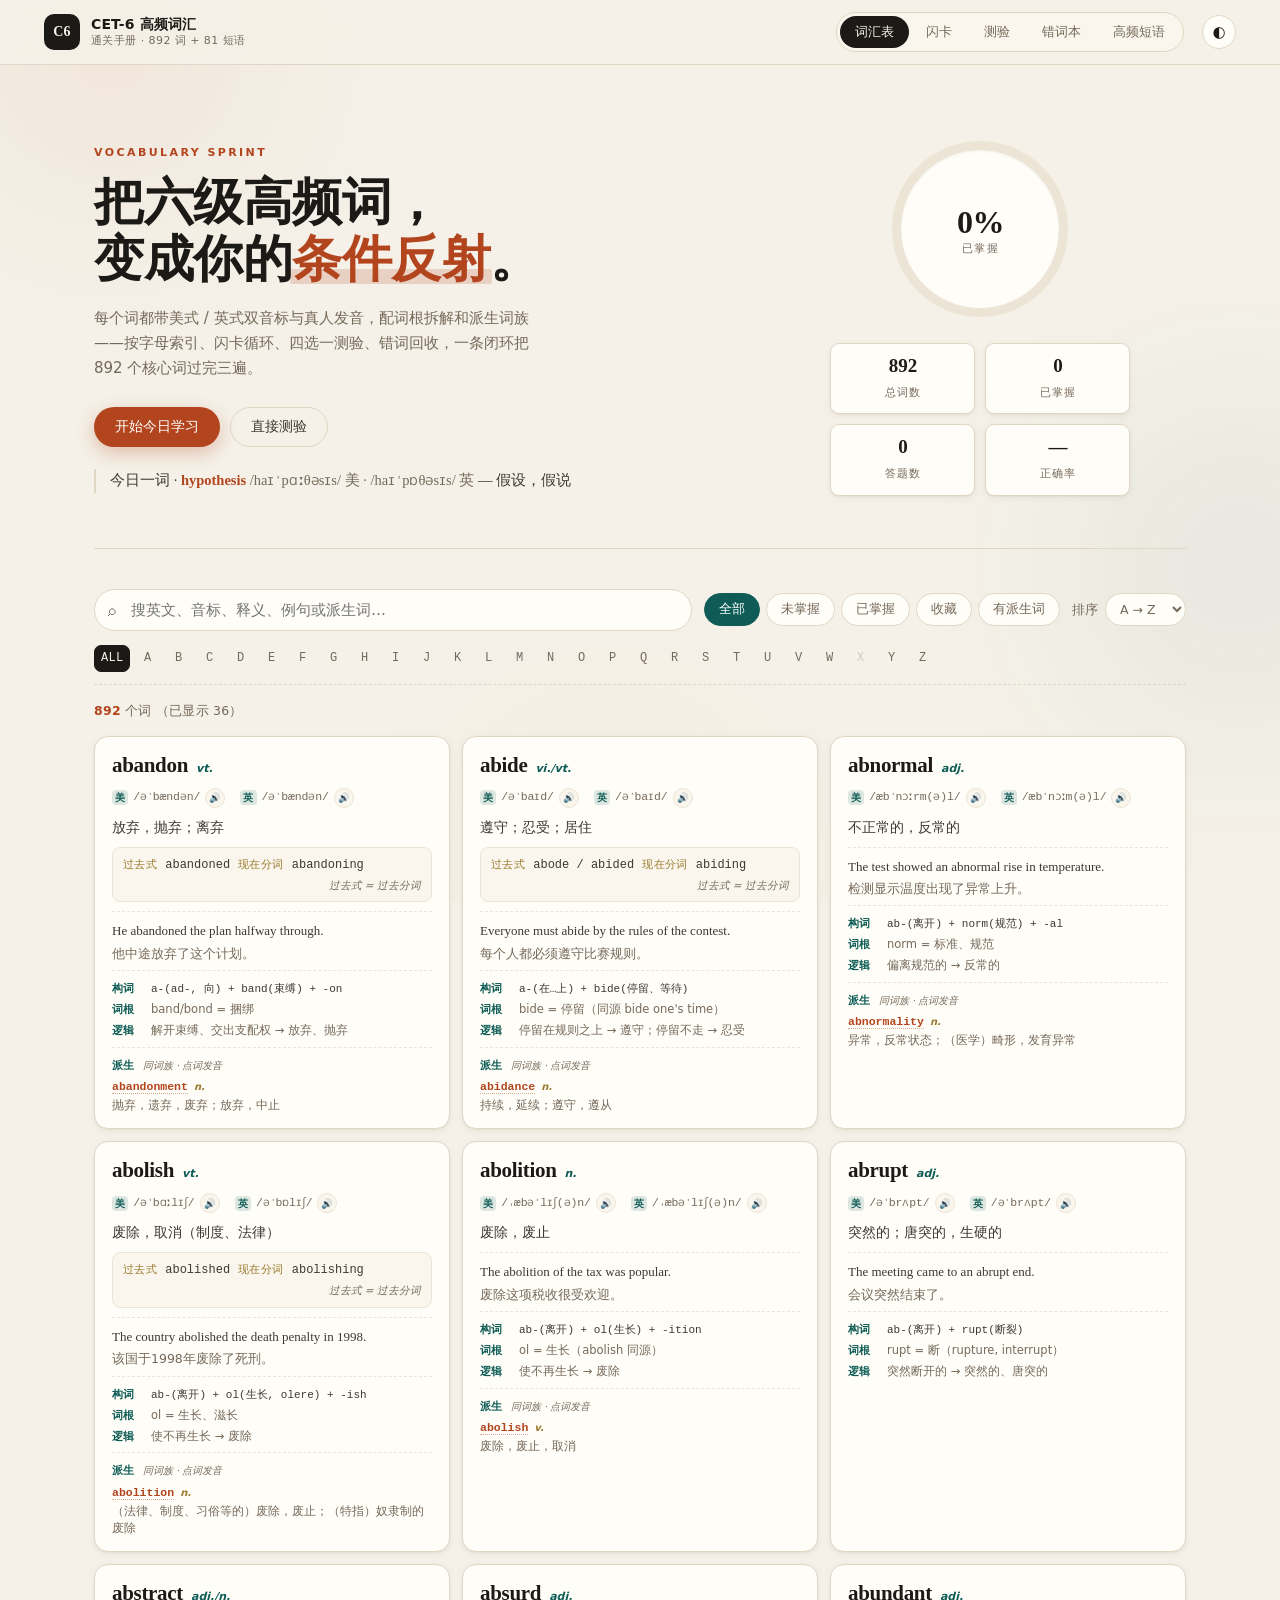
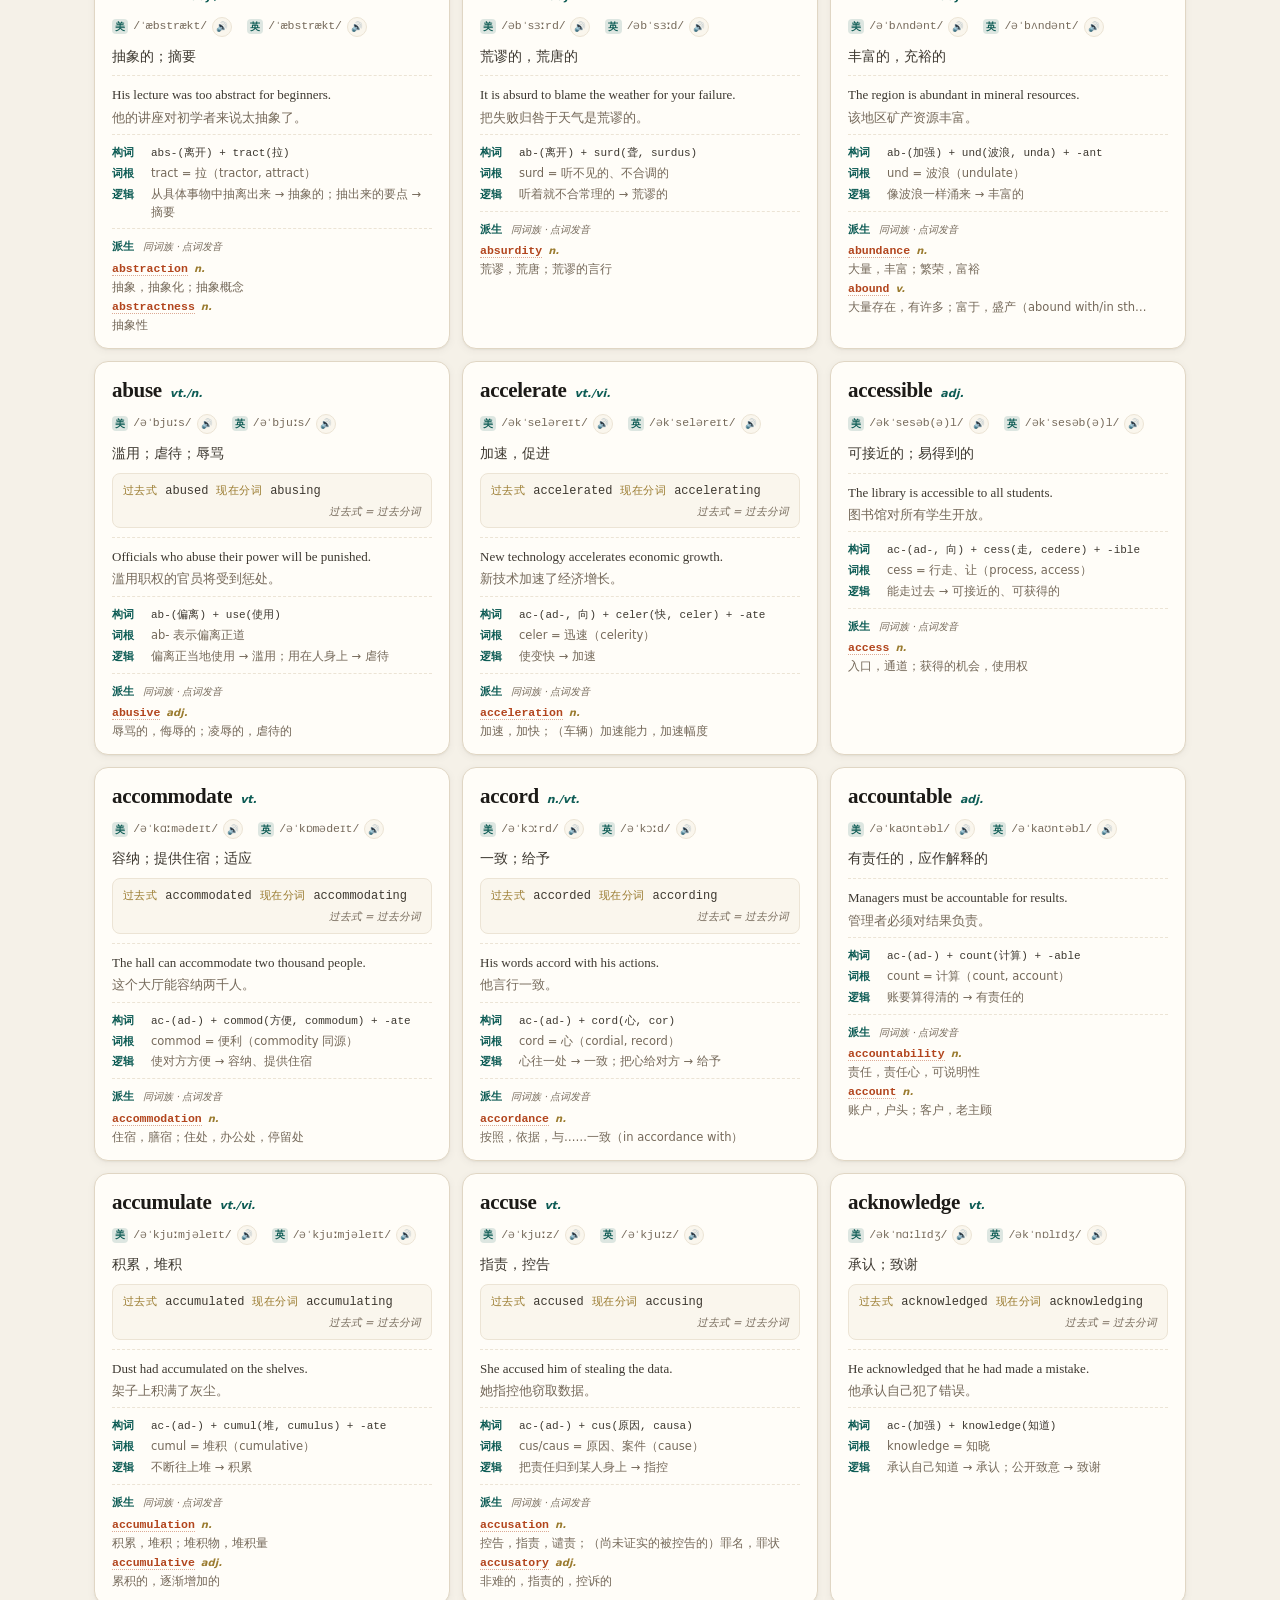
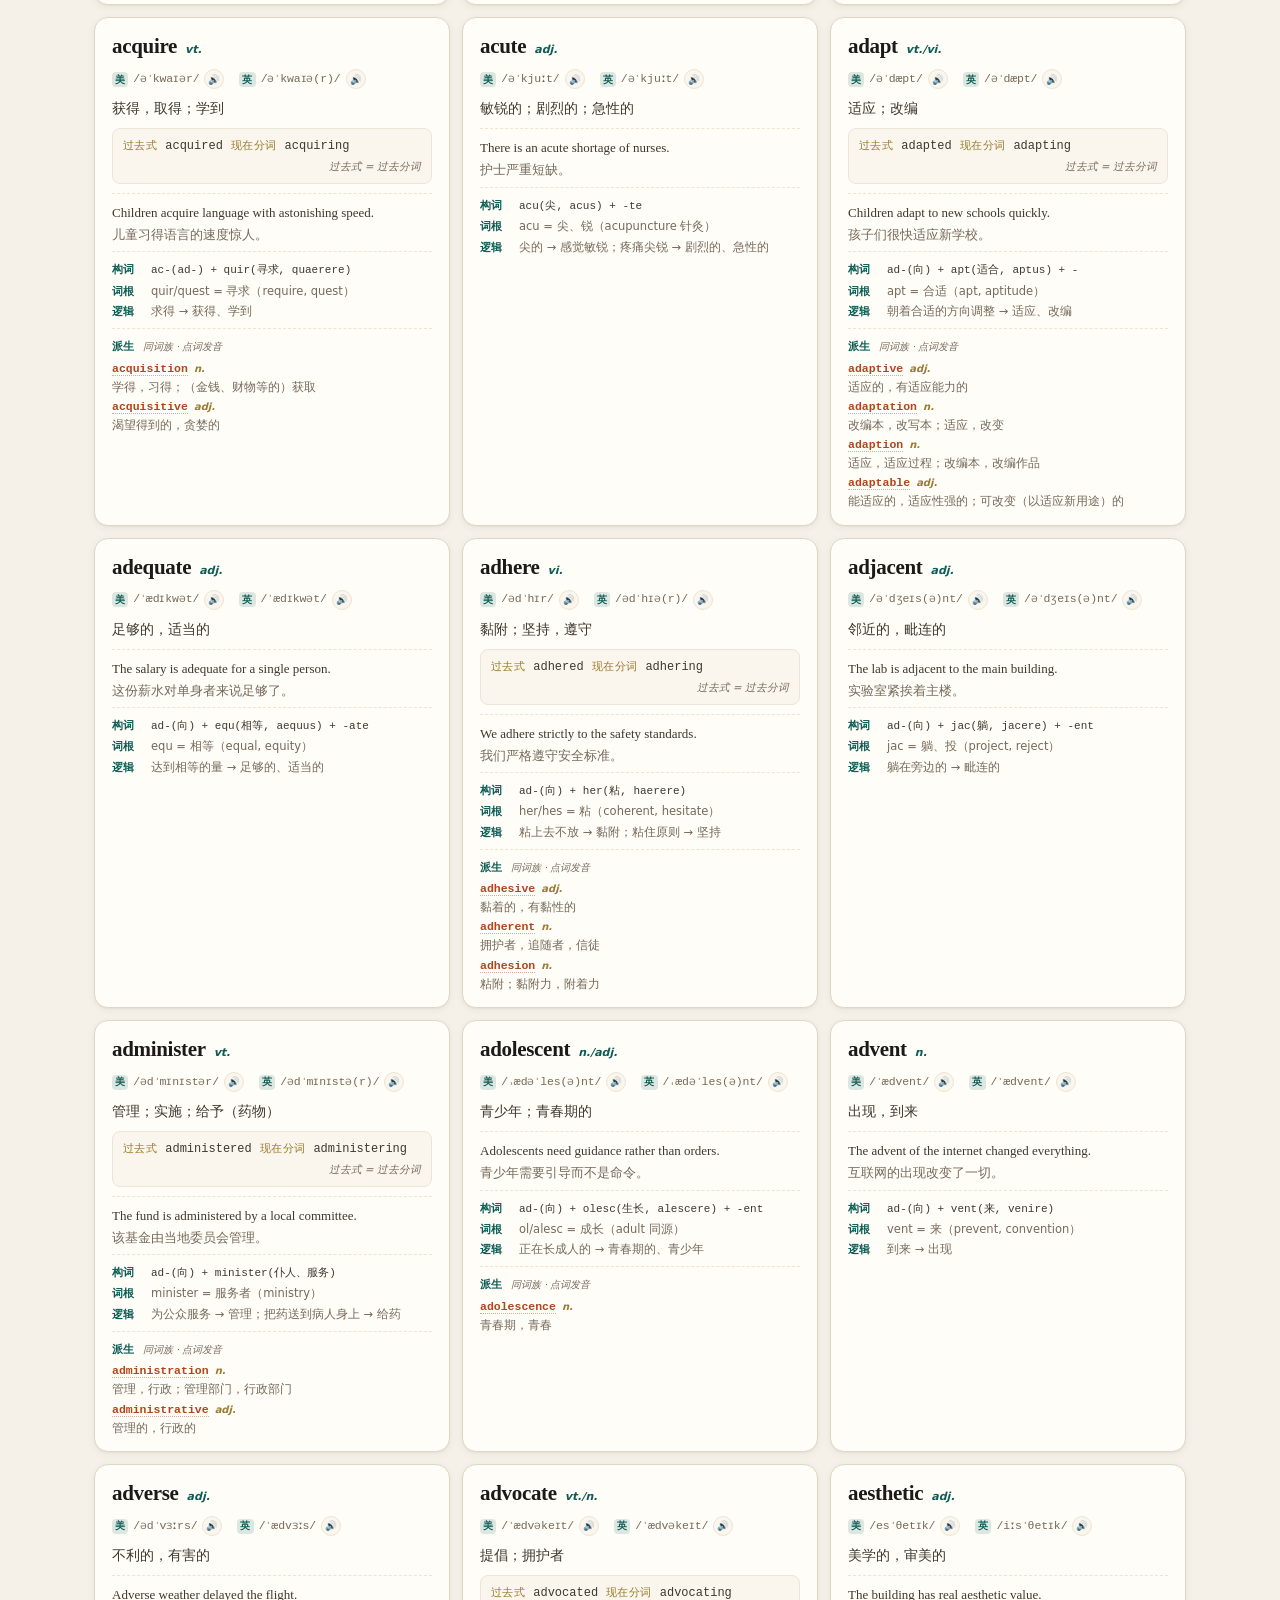
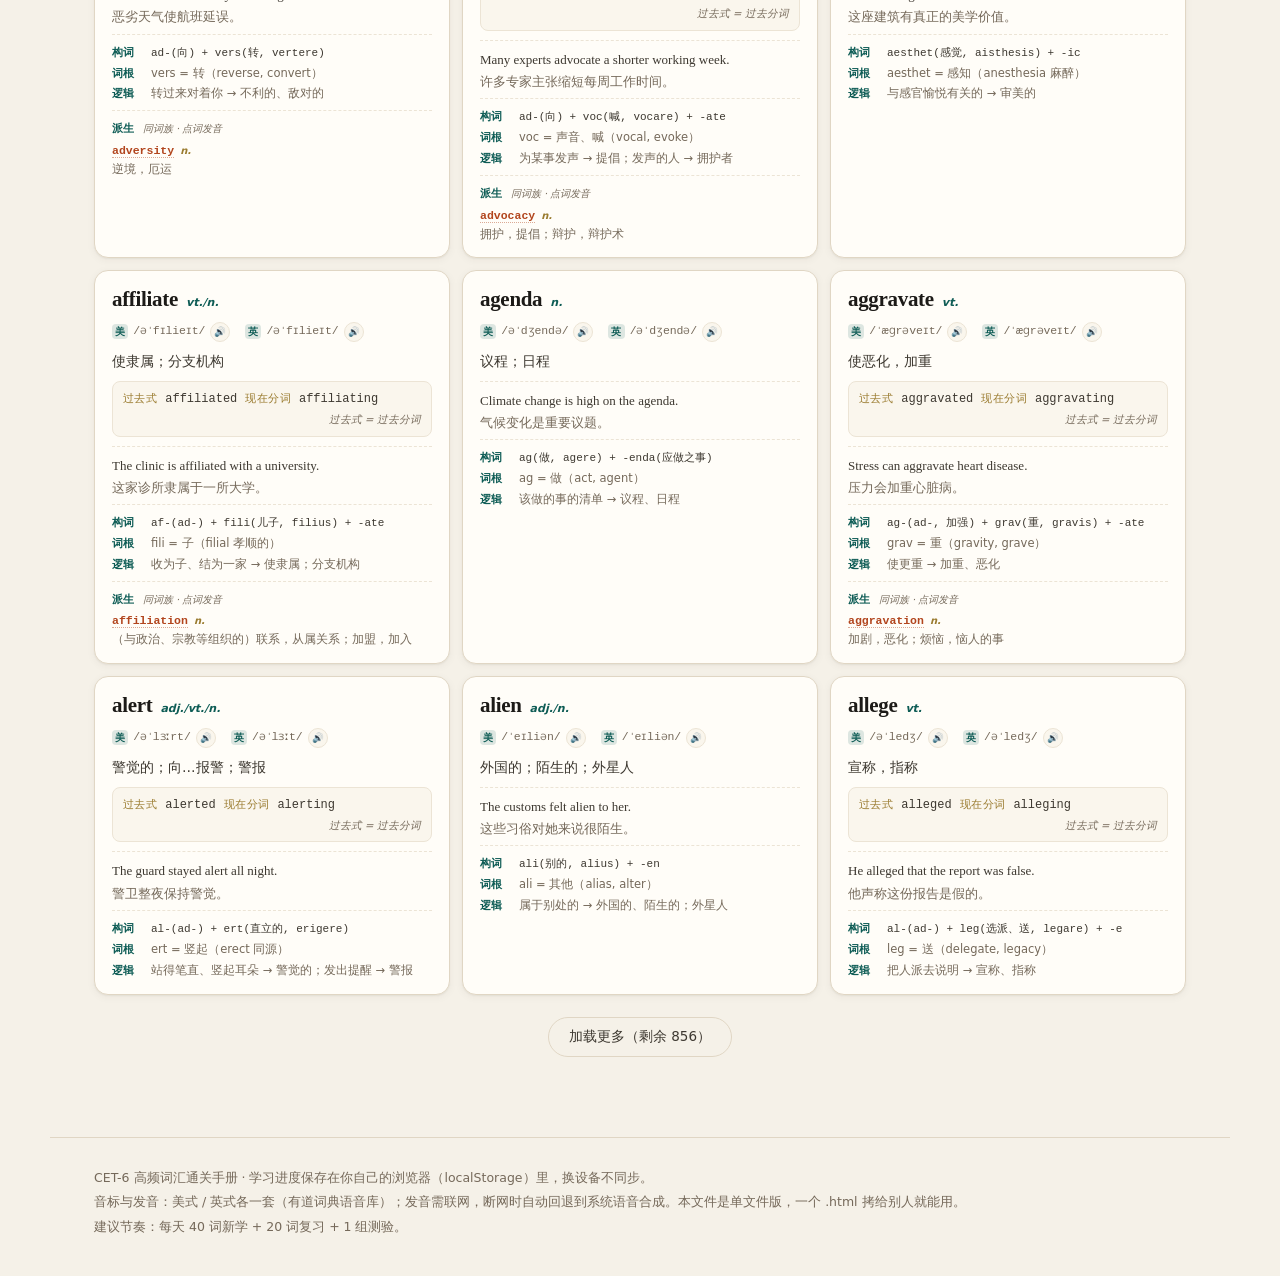
==== commit 346384dc: "手机端适配：底部导航栏、触摸目标放大、闪卡定高、PWA 可添加到主屏、离线缓存、二维码" ====
--- a/single/index.html
+++ b/single/index.html
@@ -2,10 +2,18 @@
 <html lang="zh-CN" data-theme="light">
 <head>
 <meta charset="utf-8">
-<meta name="viewport" content="width=device-width, initial-scale=1">
+<meta name="viewport" content="width=device-width, initial-scale=1, viewport-fit=cover">
 <title>CET-6 高频词汇通关手册 · 892 词 + 81 短语</title>
 <meta name="description" content="英语六级高频词汇学习站：英美双音标与真人发音、词根拆解、派生词族、闪卡记忆、随机测验与错词本。">
 <meta name="theme-color" content="#f5f1e8">
+<meta name="apple-mobile-web-app-capable" content="yes">
+<meta name="apple-mobile-web-app-status-bar-style" content="default">
+<meta name="apple-mobile-web-app-title" content="CET-6 词汇">
+<meta name="mobile-web-app-capable" content="yes">
+<meta name="format-detection" content="telephone=no">
+<link rel="manifest" href="assets/manifest.webmanifest">
+<link rel="apple-touch-icon" href="assets/apple-touch-icon.png">
+<link rel="icon" type="image/png" sizes="192x192" href="assets/icon-192.png">
 <style>
 /* ===========================================================
    CET-6 高频词汇通关手册 — 样式
@@ -589,6 +597,14 @@
   font-size: 9.5px;
   line-height: 1;
   transition: all .15s;
+  /* 移动端触摸目标放大到 30px，视觉仍是小圆点（用负外边距抵消占位） */
+  position: relative;
+}
+.ph-play::after {
+  content: "";
+  position: absolute;
+  inset: -5px;
+  border-radius: 50%;
 }
 .ph-play:hover {
   border-color: var(--accent);
@@ -1251,24 +1267,134 @@
 
 @media (max-width: 640px) {
   body { font-size: 14.5px; }
-  .topbar { flex-wrap: wrap; gap: 10px; padding: 10px 16px; }
-  .tabs { order: 3; width: 100%; margin-left: 0; }
-  .icon-btn { margin-left: auto; }
+  .topbar { flex-wrap: wrap; gap: 10px; padding: 10px 14px; }
+  /* 窄屏下标签栏横向滑动，不换行、不截断 */
+  .tabs {
+    order: 3;
+    width: 100%;
+    margin-left: 0;
+    justify-content: flex-start;
+    gap: 0;
+    -webkit-overflow-scrolling: touch;
+    overscroll-behavior-x: contain;
+  }
+  .tab { padding: 8px 13px; font-size: 12.5px; }
+  .icon-btn { margin-left: auto; width: 38px; height: 38px; }
   .word-grid { grid-template-columns: 1fr; }
   .hero-panel { flex-direction: column; align-items: stretch; }
   .stats { grid-template-columns: repeat(2, 1fr); max-width: none; }
   .ring { align-self: center; }
   .flash-stage { gap: 4px; }
-  .flash-nav { width: 34px; height: 34px; font-size: 18px; }
-  .flashcard, .flash-inner { min-height: 400px; }
+  .flash-nav { width: 38px; height: 38px; font-size: 19px; }
+  .flashcard, .flash-inner { min-height: 380px; }
   .phrase-group ul { grid-template-columns: 1fr; }
   .quiz-len { margin-left: 0; }
   .toolbar { gap: 9px; }
   .search { flex: 1 1 100%; }
-  .alpha { gap: 2px; }
-  .alpha button { min-width: 24px; height: 24px; font-size: 11px; }
+  .alpha { gap: 3px; }
+  .alpha button { min-width: 28px; height: 28px; font-size: 11.5px; }
   .hero-tip { font-size: 13.5px; }
   .wcard-tools { opacity: 1; }
+  /* 手机上触摸目标放大：小圆点保持视觉尺寸，点击热区 30px */
+  .ph-play { width: 24px; height: 24px; font-size: 11px; }
+  .ph-play::after { inset: -6px; }
+  .mini { width: 32px; height: 32px; font-size: 14px; }
+  .btn { padding: 11px 18px; }
+  .flash-actions { gap: 8px; }
+  .flash-actions .btn { flex: 1 1 calc(50% - 8px); }
+  .dv-w { padding: 3px 0; }
+  main { padding: 0 14px 60px; }
+  .foot { padding: 22px 14px 40px; }
+  /* 长单词不撑破卡片 */
+  .wcard h3 { font-size: 20px; word-break: break-word; }
+  .flash-front h3 { font-size: clamp(26px, 9vw, 38px); word-break: break-word; }
+  .quiz-card h3 { word-break: break-word; }
+  .phons { gap: 4px 9px; }
+}
+
+/* 极窄屏（320px / 老机型） */
+@media (max-width: 380px) {
+  .brand-text strong { font-size: 13px; }
+  .tab { padding: 7px 10px; font-size: 12px; }
+  .stats { grid-template-columns: repeat(2, 1fr); }
+  .flash-actions .btn { flex: 1 1 100%; }
+  .ph-ipa { font-size: 11px; }
+  .wroot-row { grid-template-columns: 28px 1fr; gap: 5px; }
+}
+
+/* 触摸设备：去掉 hover 位移，避免"点一下就跳" */
+@media (hover: none) {
+  .wcard:hover { transform: none; box-shadow: var(--shadow-sm); border-color: var(--line); }
+  .phrase-group li:hover { transform: none; }
+  .btn:hover { box-shadow: none; }
+  .ph-play:hover { transform: none; border-color: var(--line-soft); color: var(--muted); }
+  .ph-play:active { transform: scale(.92); border-color: var(--accent); color: var(--accent); }
+}
+
+/* ---------- 手机底部导航 ---------- */
+.mobile-nav { display: none; }
+
+@media (max-width: 640px) {
+  .mobile-nav {
+    position: fixed;
+    left: 0; right: 0; bottom: 0;
+    z-index: 60;
+    display: grid;
+    grid-template-columns: repeat(5, 1fr);
+    padding: 6px 4px calc(6px + env(safe-area-inset-bottom));
+    background: color-mix(in srgb, var(--surface) 92%, transparent);
+    backdrop-filter: blur(14px);
+    -webkit-backdrop-filter: blur(14px);
+    border-top: 1px solid var(--line);
+    box-shadow: 0 -4px 18px rgba(60, 45, 25, .07);
+  }
+  .mnav {
+    display: flex;
+    flex-direction: column;
+    align-items: center;
+    gap: 2px;
+    padding: 6px 2px;
+    border: 0;
+    background: none;
+    color: var(--muted);
+    border-radius: 10px;
+    transition: color .16s, background .16s;
+  }
+  .mnav-i { font-size: 16px; line-height: 1; }
+  .mnav-t {
+    font-size: 10.5px;
+    letter-spacing: .02em;
+    position: relative;
+    display: inline-flex;
+    align-items: center;
+    gap: 3px;
+  }
+  .mnav.is-active { color: var(--accent); background: color-mix(in srgb, var(--accent) 9%, transparent); }
+  .mnav-badge {
+    min-width: 14px;
+    padding: 0 3px;
+    font-size: 9px;
+    line-height: 13px;
+    text-align: center;
+    border-radius: 99px;
+    background: var(--accent);
+    color: #fff;
+    font-weight: 600;
+  }
+  /* 底部导航不挡住页脚 */
+  body { padding-bottom: calc(62px + env(safe-area-inset-bottom)); }
+  .foot { padding-bottom: calc(28px + env(safe-area-inset-bottom)); }
+  .install-hint {
+    margin-top: 10px !important;
+    padding: 9px 12px;
+    border-radius: 9px;
+    background: var(--surface-2);
+    border: 1px dashed var(--line);
+    font-size: 12px;
+    line-height: 1.6;
+  }
+  /* 闪卡操作按钮离底部导航远一点 */
+  .flash-actions { margin-bottom: 6px; }
 }
 
 @media (prefers-reduced-motion: reduce) {
@@ -1482,8 +1608,28 @@
   <p>CET-6 高频词汇通关手册 · 学习进度保存在你自己的浏览器（localStorage）里，换设备不同步。</p>
   <p class="muted">音标与发音：美式 / 英式各一套（有道词典语音库）；发音需联网，断网时自动回退到系统语音合成。本文件是单文件版，一个 .html 拷给别人就能用。</p>
   <p class="muted">建议节奏：每天 40 词新学 + 20 词复习 + 1 组测验。</p>
+  <p class="muted install-hint" id="installHint" hidden>
+    提示：在手机浏览器菜单里选「添加到主屏幕」，就能像 App 一样打开，断网也能用。
+  </p>
 </footer>
 
+<!-- 手机端底部导航（拇指可达） -->
+<nav class="mobile-nav" id="mobileNav" aria-label="底部功能切换">
+  <button class="mnav is-active" data-view="vocab"><span class="mnav-i">▤</span><span class="mnav-t">词汇</span></button>
+  <button class="mnav" data-view="flash"><span class="mnav-i">◧</span><span class="mnav-t">闪卡</span></button>
+  <button class="mnav" data-view="quiz"><span class="mnav-i">◇</span><span class="mnav-t">测验</span></button>
+  <button class="mnav" data-view="wrong"><span class="mnav-i">★</span><span class="mnav-t">错词<b class="mnav-badge" id="mnavBadge" hidden>0</b></span></button>
+  <button class="mnav" data-view="phrase"><span class="mnav-i">≡</span><span class="mnav-t">短语</span></button>
+</nav>
+
+<script>
+/* 注册 Service Worker：装到主屏后断网也能开 */
+if ('serviceWorker' in navigator && location.protocol !== 'file:') {
+  window.addEventListener('load', function () {
+    navigator.serviceWorker.register('assets/sw.js').catch(function () { /* 不支持就静默跳过 */ });
+  });
+}
+</script>
 <script>
 /* ==== assets/data-1.js ==== */
 /* CET-6 高频词汇 · 第 1 批（A–B）100 词
@@ -5515,6 +5661,11 @@
 
     $('#wrongBadge').textContent = store.wrong.size;
     $('#wrongBadge').hidden = store.wrong.size === 0;
+    const mb = $('#mnavBadge');
+    if (mb) {
+      mb.textContent = store.wrong.size;
+      mb.hidden = store.wrong.size === 0;
+    }
   }
 
   /* ---------- 每日一词 ---------- */
@@ -5532,6 +5683,7 @@
   function switchView(name) {
     state.view = name;
     $$('.tab').forEach((t) => t.classList.toggle('is-active', t.dataset.view === name));
+    $$('.mnav').forEach((t) => t.classList.toggle('is-active', t.dataset.view === name));
     $$('.view').forEach((v) => v.classList.toggle('is-active', v.id === 'view-' + name));
     if (name !== 'vocab') $('#hero').style.display = 'none';
     else $('#hero').style.display = '';
@@ -5699,6 +5851,11 @@
     } catch (e) { /* 不支持时静默 */ }
   }
 
+  /* 发音：优先播放在线真人语音（有道），失败才回退到系统语音合成。
+     判定逻辑：
+       - loadedmetadata / canplay / playing 任一发生 → 文件是好的，取消回退
+       - error 事件 / play() 被 reject → 立刻回退
+       - 5 秒内连元数据都没拿到（断网、被墙、接口挂了）→ 回退 */
   function say(word, accent) {
     if (!word) return;
     accent = accent === 'uk' ? 'uk' : 'us';
@@ -5718,24 +5875,26 @@
         audioCache.set(url, audio);
       }
       liveAudio = audio;
-      audio.currentTime = 0;
-
-      let settled = false;
+      try { audio.currentTime = 0; } catch (e) { /* 尚未加载时忽略 */ }
+
+      let healthy = false;   // 文件确认可用
+      let fellBack = false;
+      let timer = null;
+
+      const cleanup = () => { if (timer) { clearTimeout(timer); timer = null; } };
+      const markHealthy = () => { healthy = true; cleanup(); };
       const fallback = () => {
-        if (settled) return;
-        settled = true;
+        if (healthy || fellBack) return;
+        fellBack = true;
+        cleanup();
         tts(word, accent);
       };
-      // 断网 / 音频不可用时回退到系统语音
-      const timer = setTimeout(fallback, 1400);
-      audio.addEventListener('playing', () => {
-        settled = true;
-        clearTimeout(timer);
-      }, { once: true });
-      audio.addEventListener('error', () => {
-        clearTimeout(timer);
-        fallback();
-      }, { once: true });
+
+      audio.addEventListener('loadedmetadata', markHealthy, { once: true });
+      audio.addEventListener('canplay', markHealthy, { once: true });
+      audio.addEventListener('playing', markHealthy, { once: true });
+      audio.addEventListener('error', fallback, { once: true });
+      timer = setTimeout(fallback, 5000);
 
       const p = audio.play();
       if (p && typeof p.catch === 'function') p.catch(fallback);
@@ -6056,6 +6215,27 @@
       if (t) switchView(t.dataset.view);
     });
 
+    // 手机底部导航
+    const mnav = $('#mobileNav');
+    if (mnav) {
+      mnav.addEventListener('click', (e) => {
+        const b = e.target.closest('.mnav');
+        if (b) switchView(b.dataset.view);
+      });
+    }
+
+    // 手机端首次访问提示"添加到主屏幕"
+    try {
+      const standalone = window.matchMedia('(display-mode: standalone)').matches ||
+        window.navigator.standalone === true;
+      const isMobile = /Android|iPhone|iPad|iPod|Mobile/i.test(navigator.userAgent);
+      const hint = $('#installHint');
+      if (hint && isMobile && !standalone && !localStorage.getItem('cet6.hint.seen')) {
+        hint.hidden = false;
+        localStorage.setItem('cet6.hint.seen', '1');
+      }
+    } catch (e) { /* 忽略 */ }
+
     // Hero 按钮
     $('#heroStart').addEventListener('click', () => switchView('flash'));
     $('#heroQuiz').addEventListener('click', () => { state.quiz = null; switchView('quiz'); });
